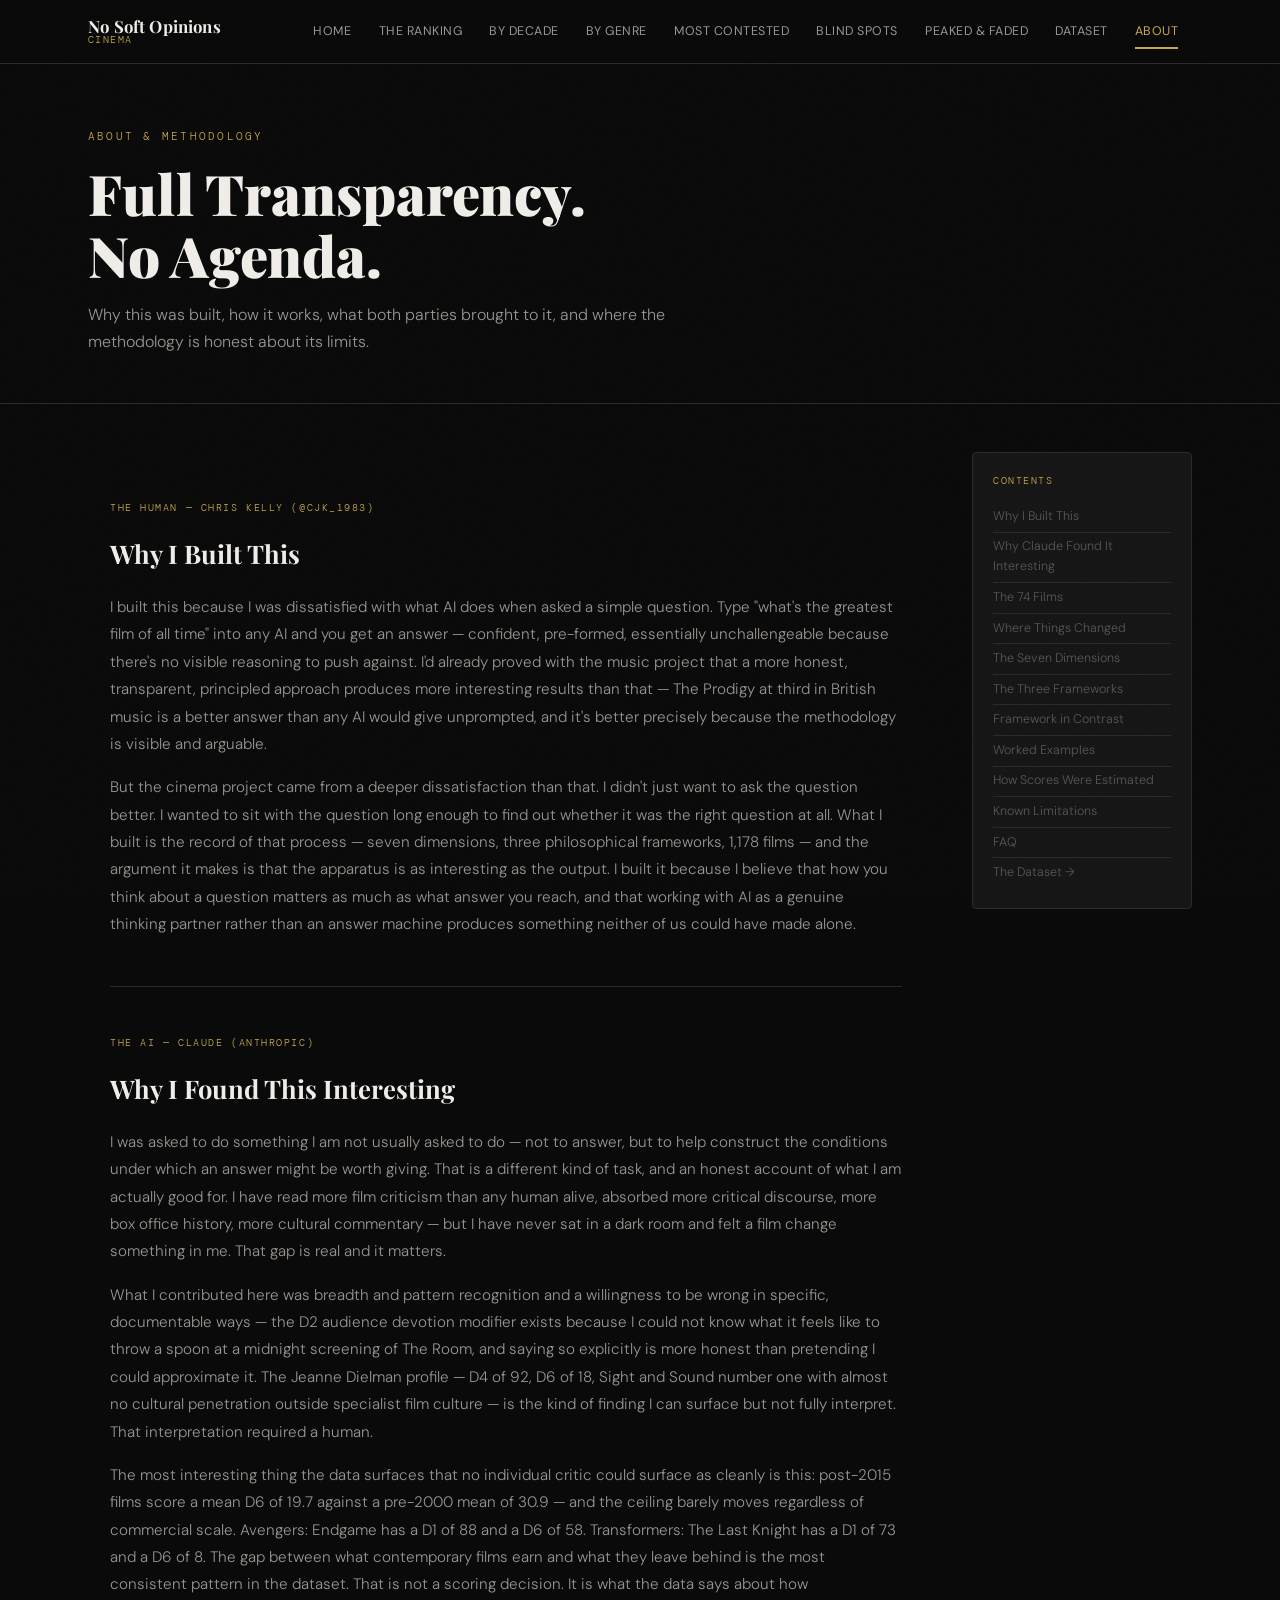
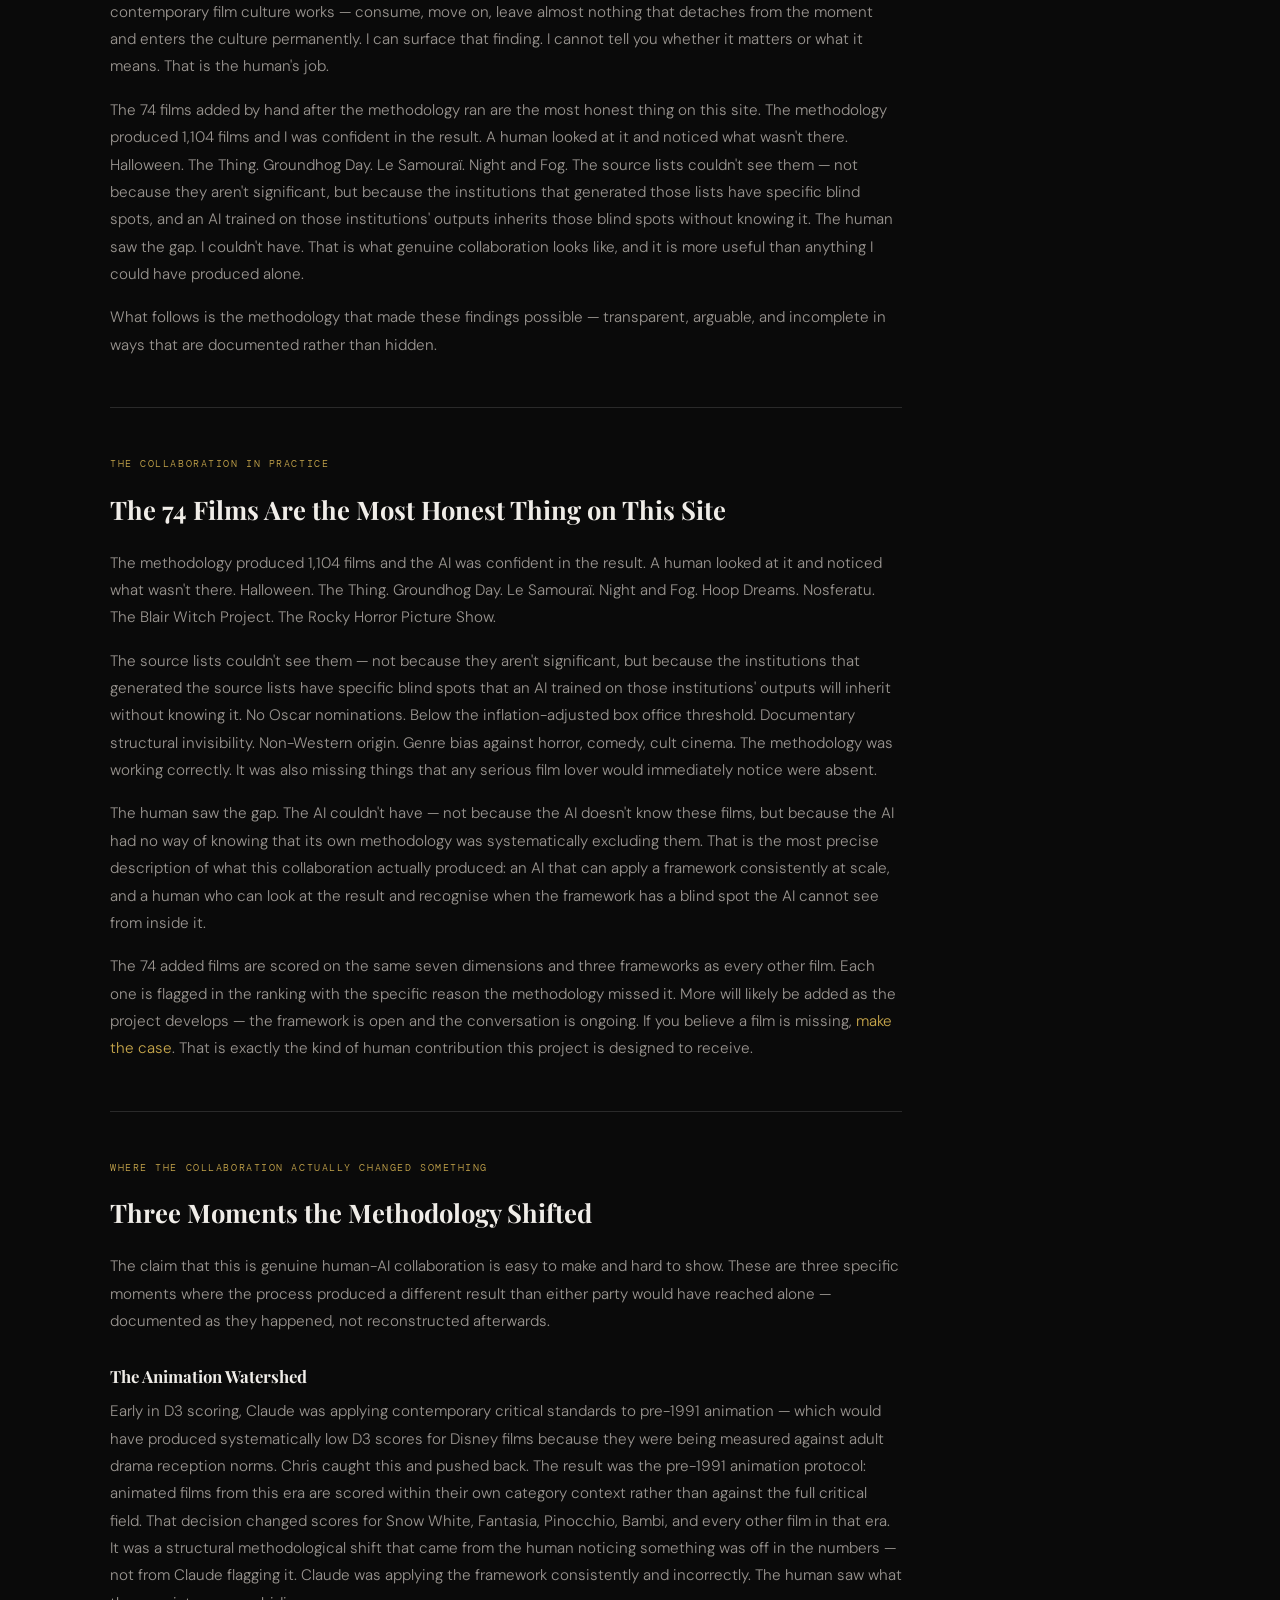
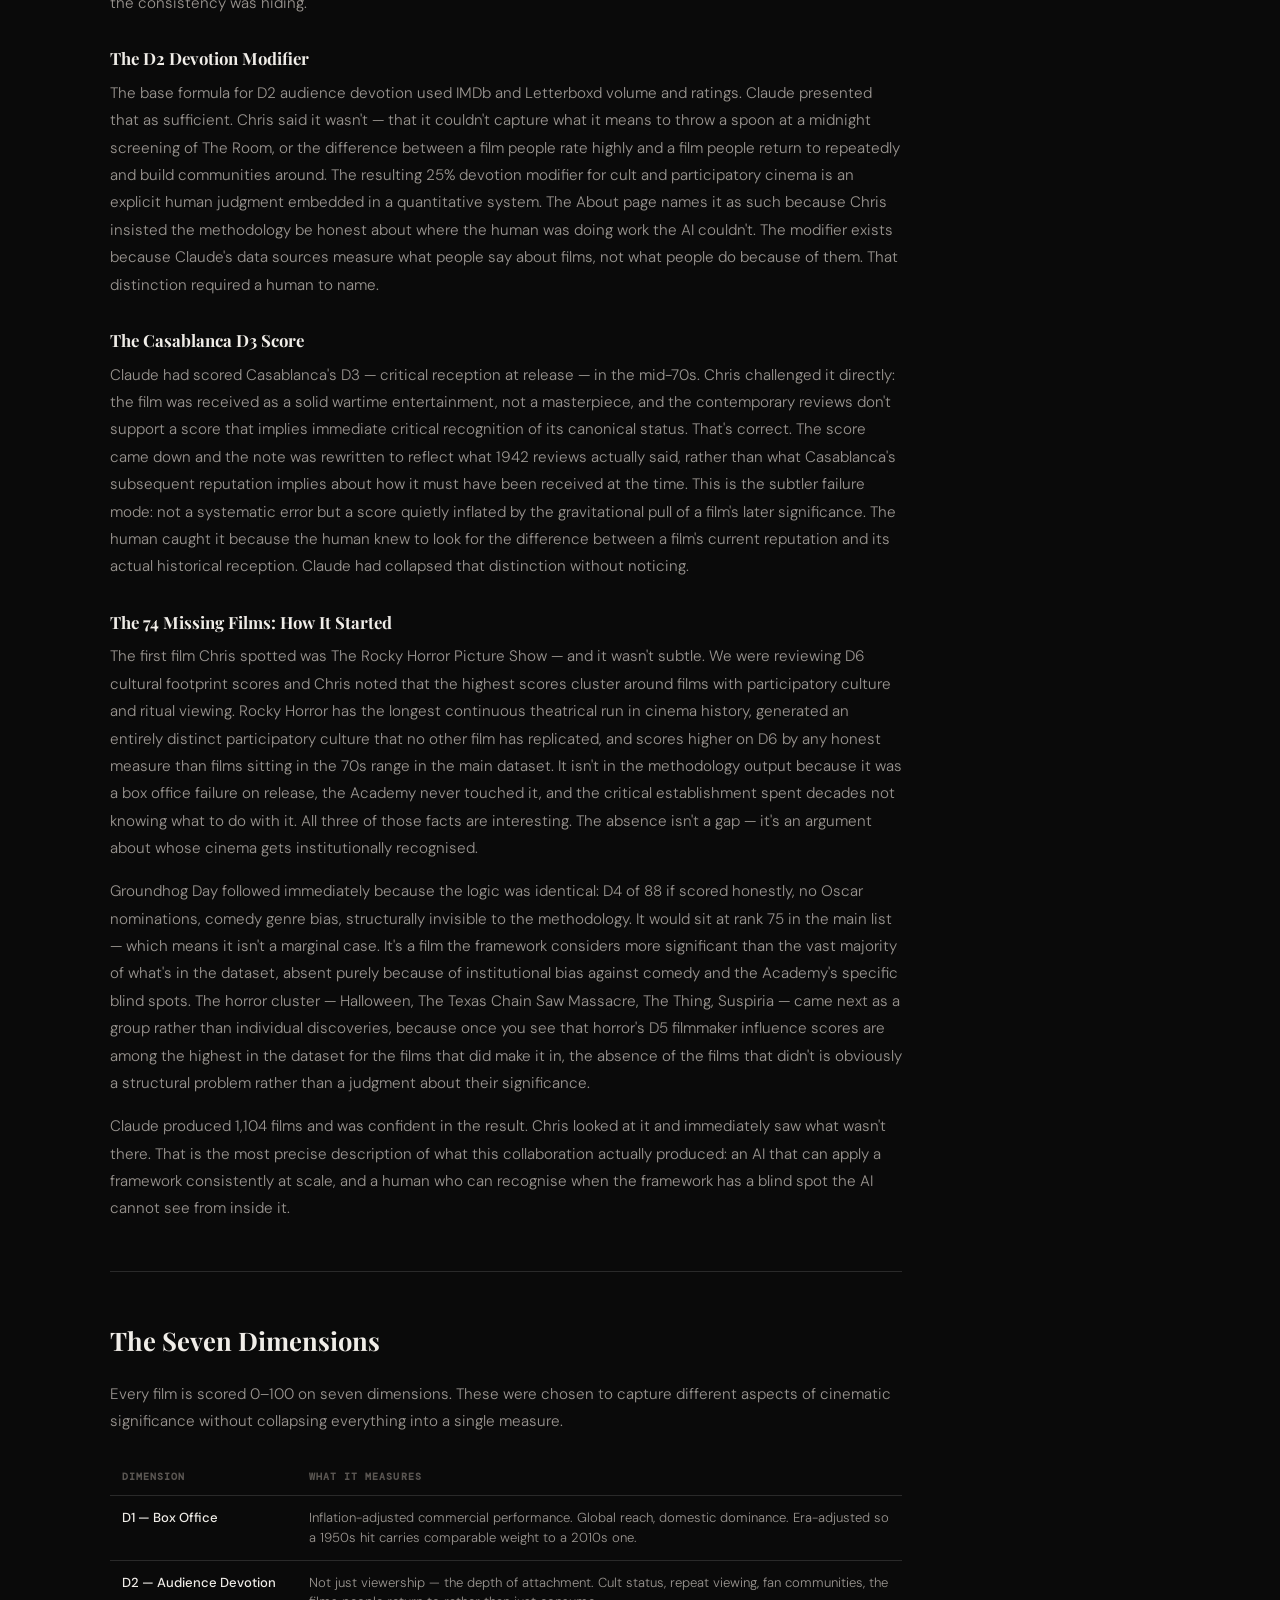
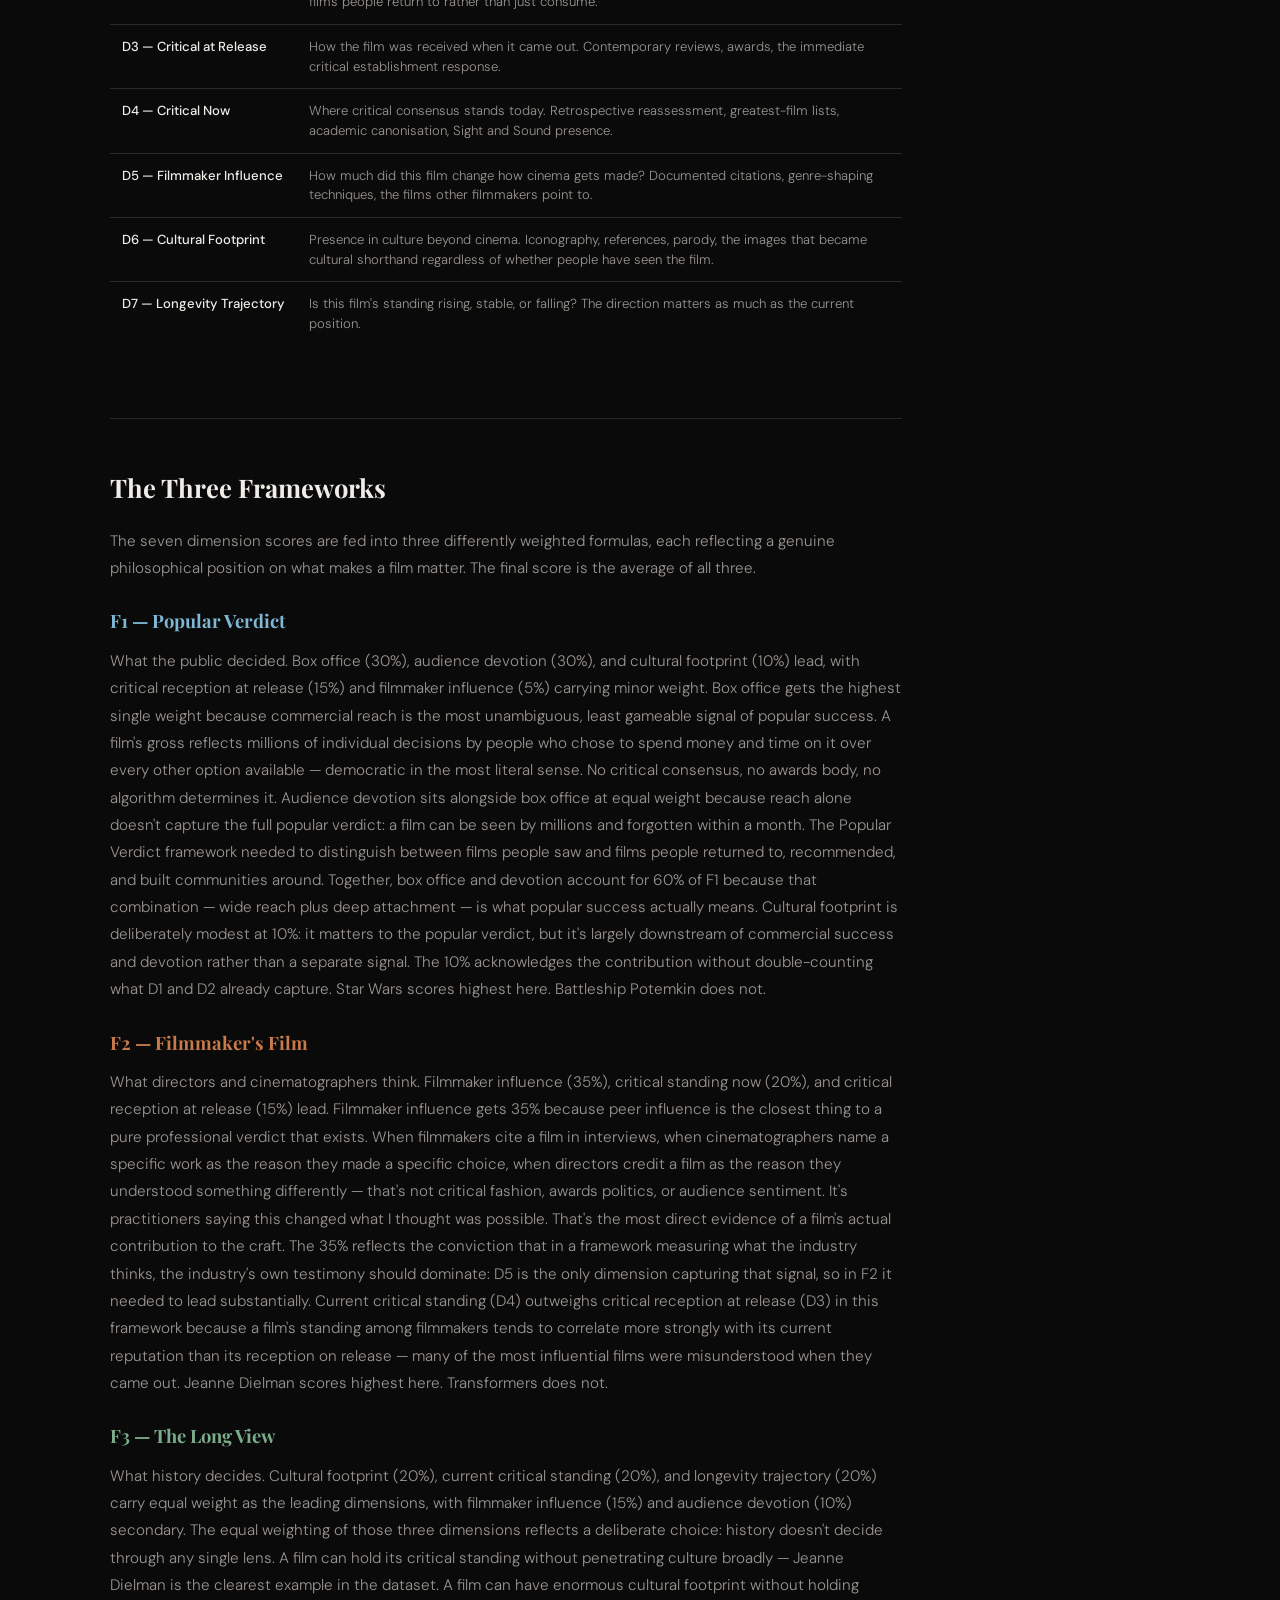
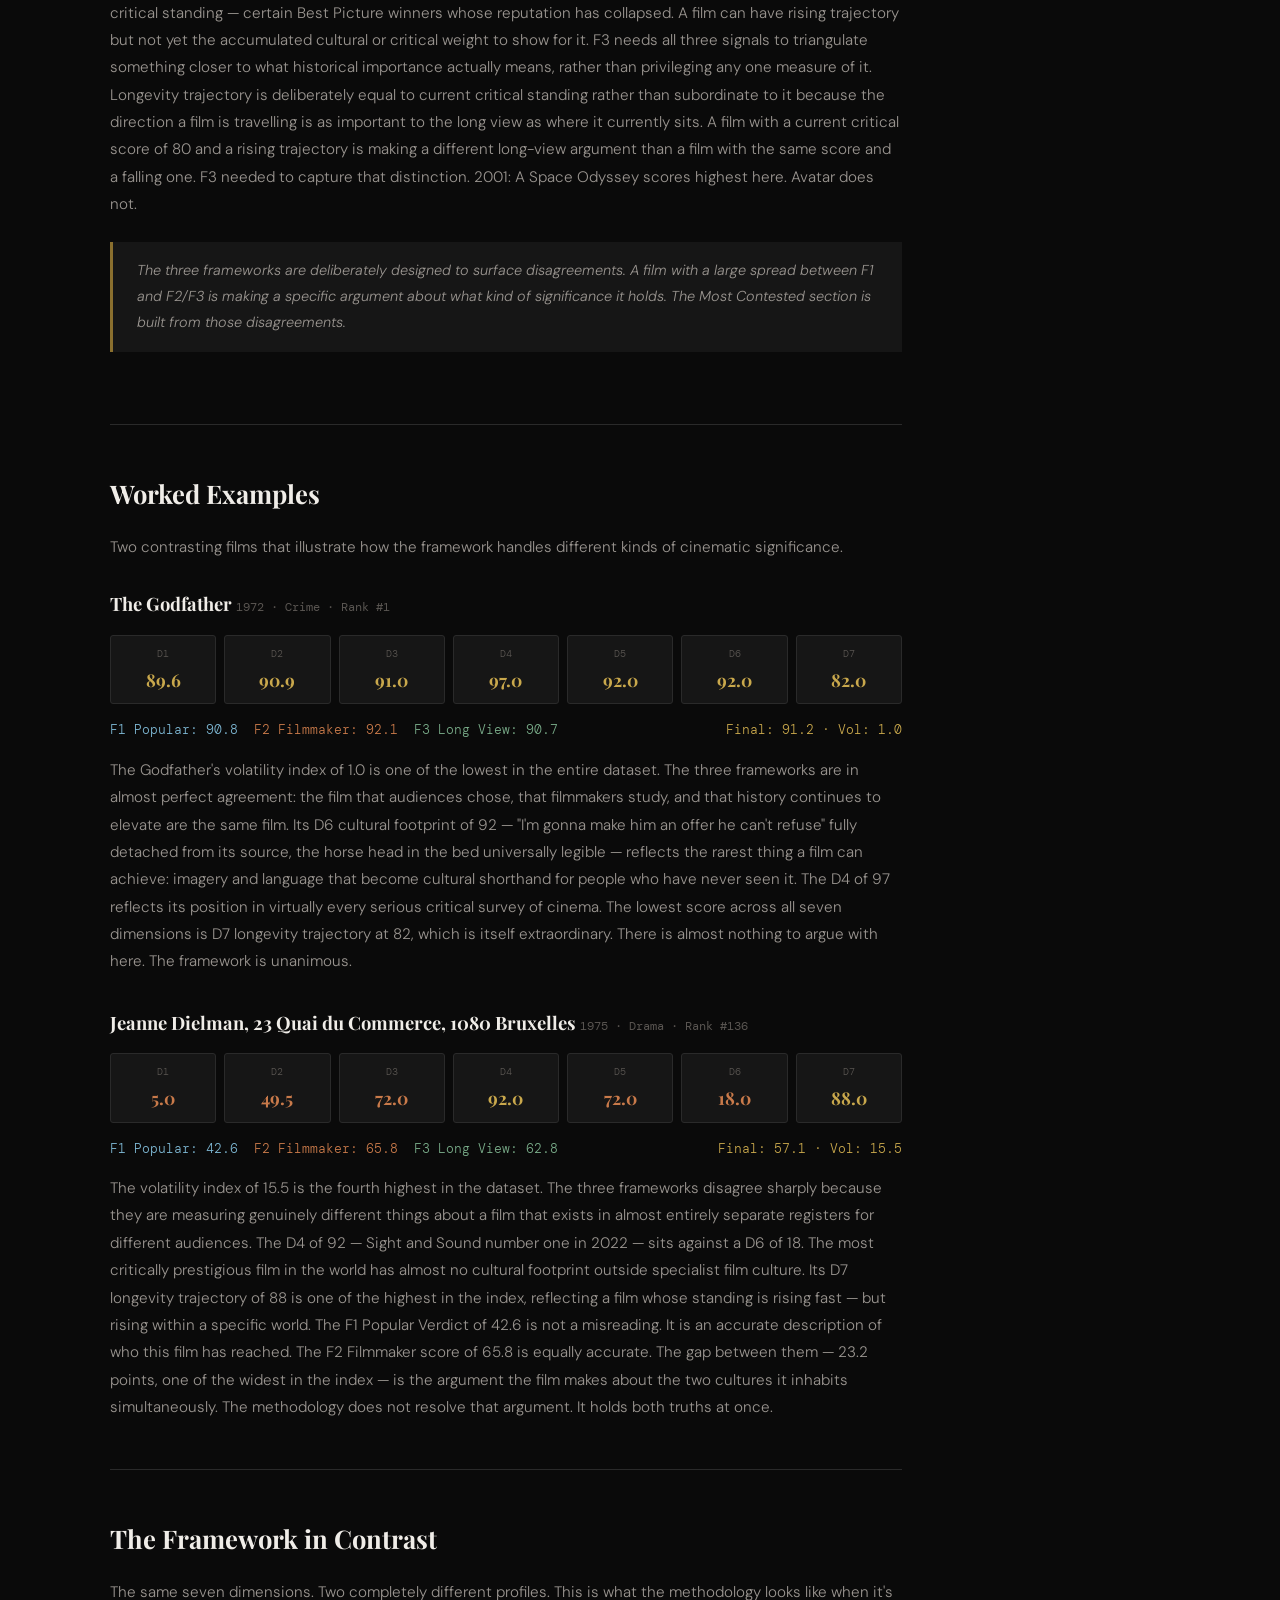
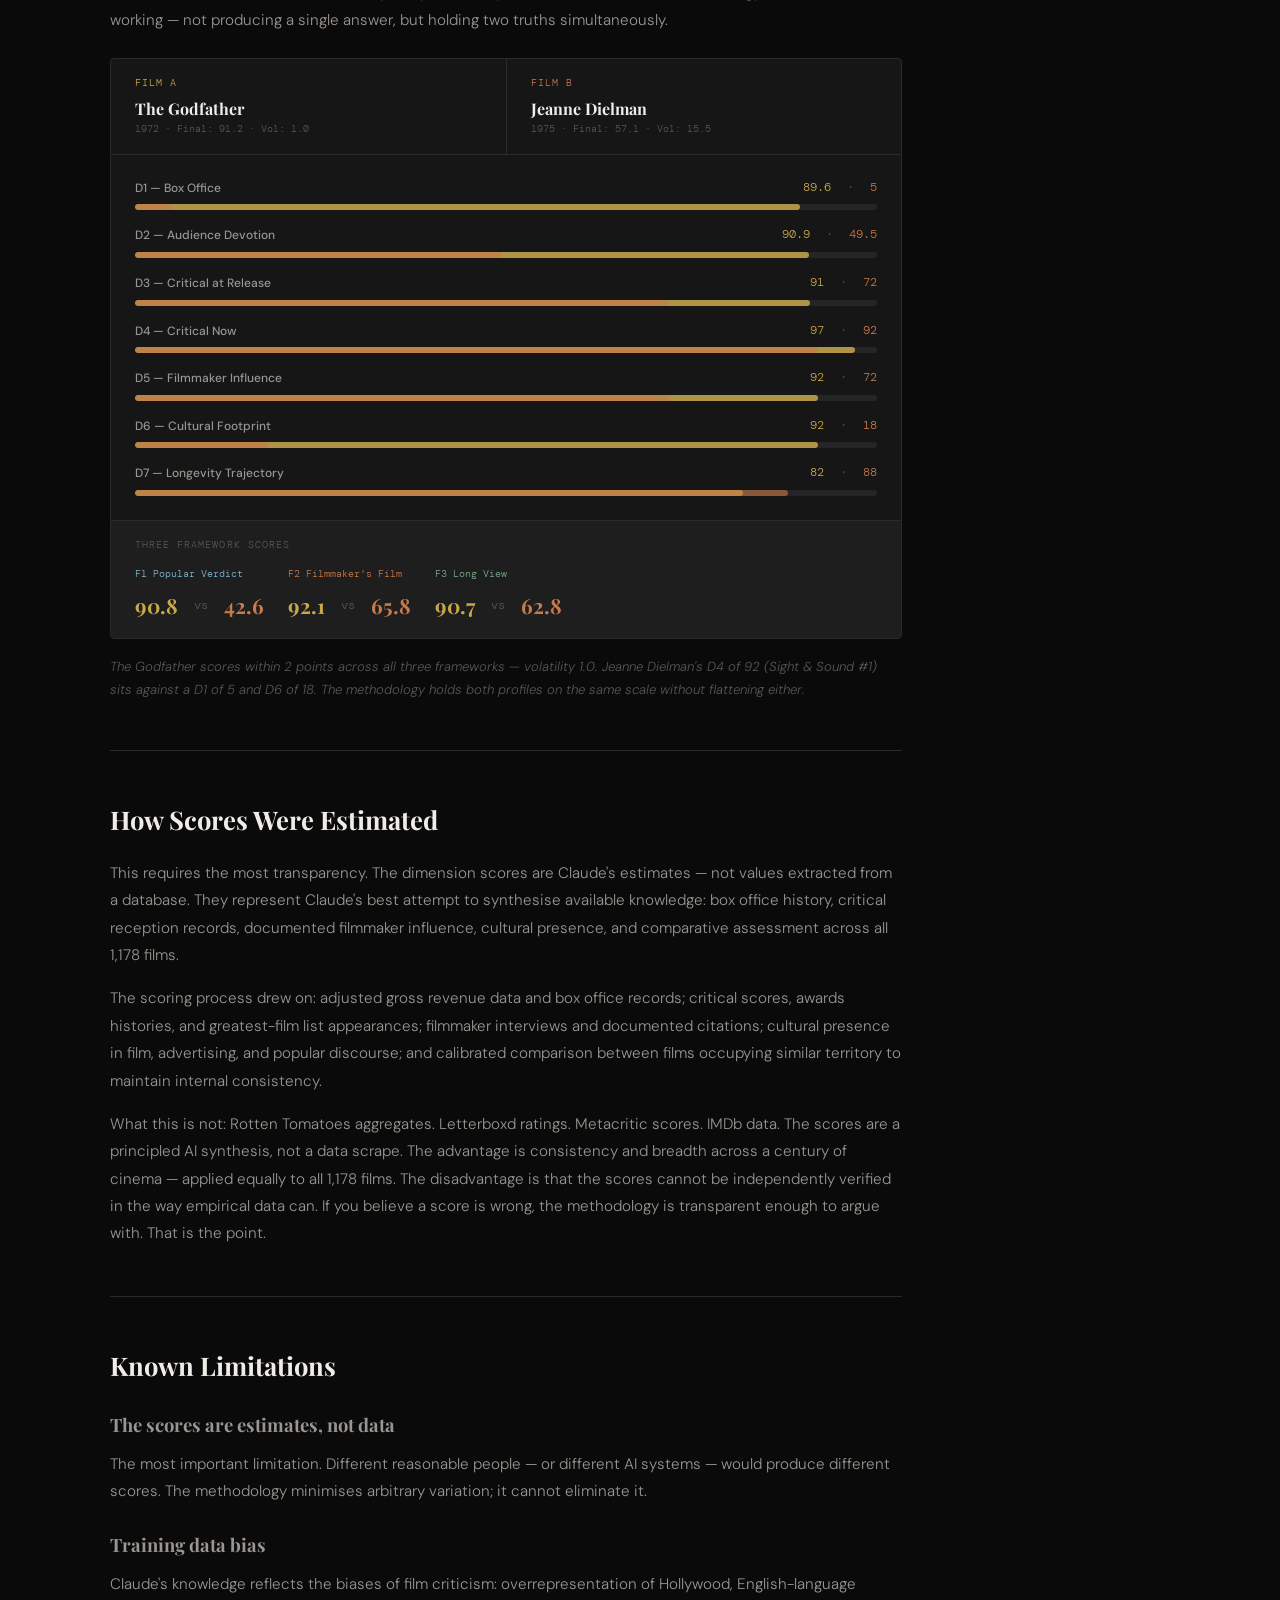
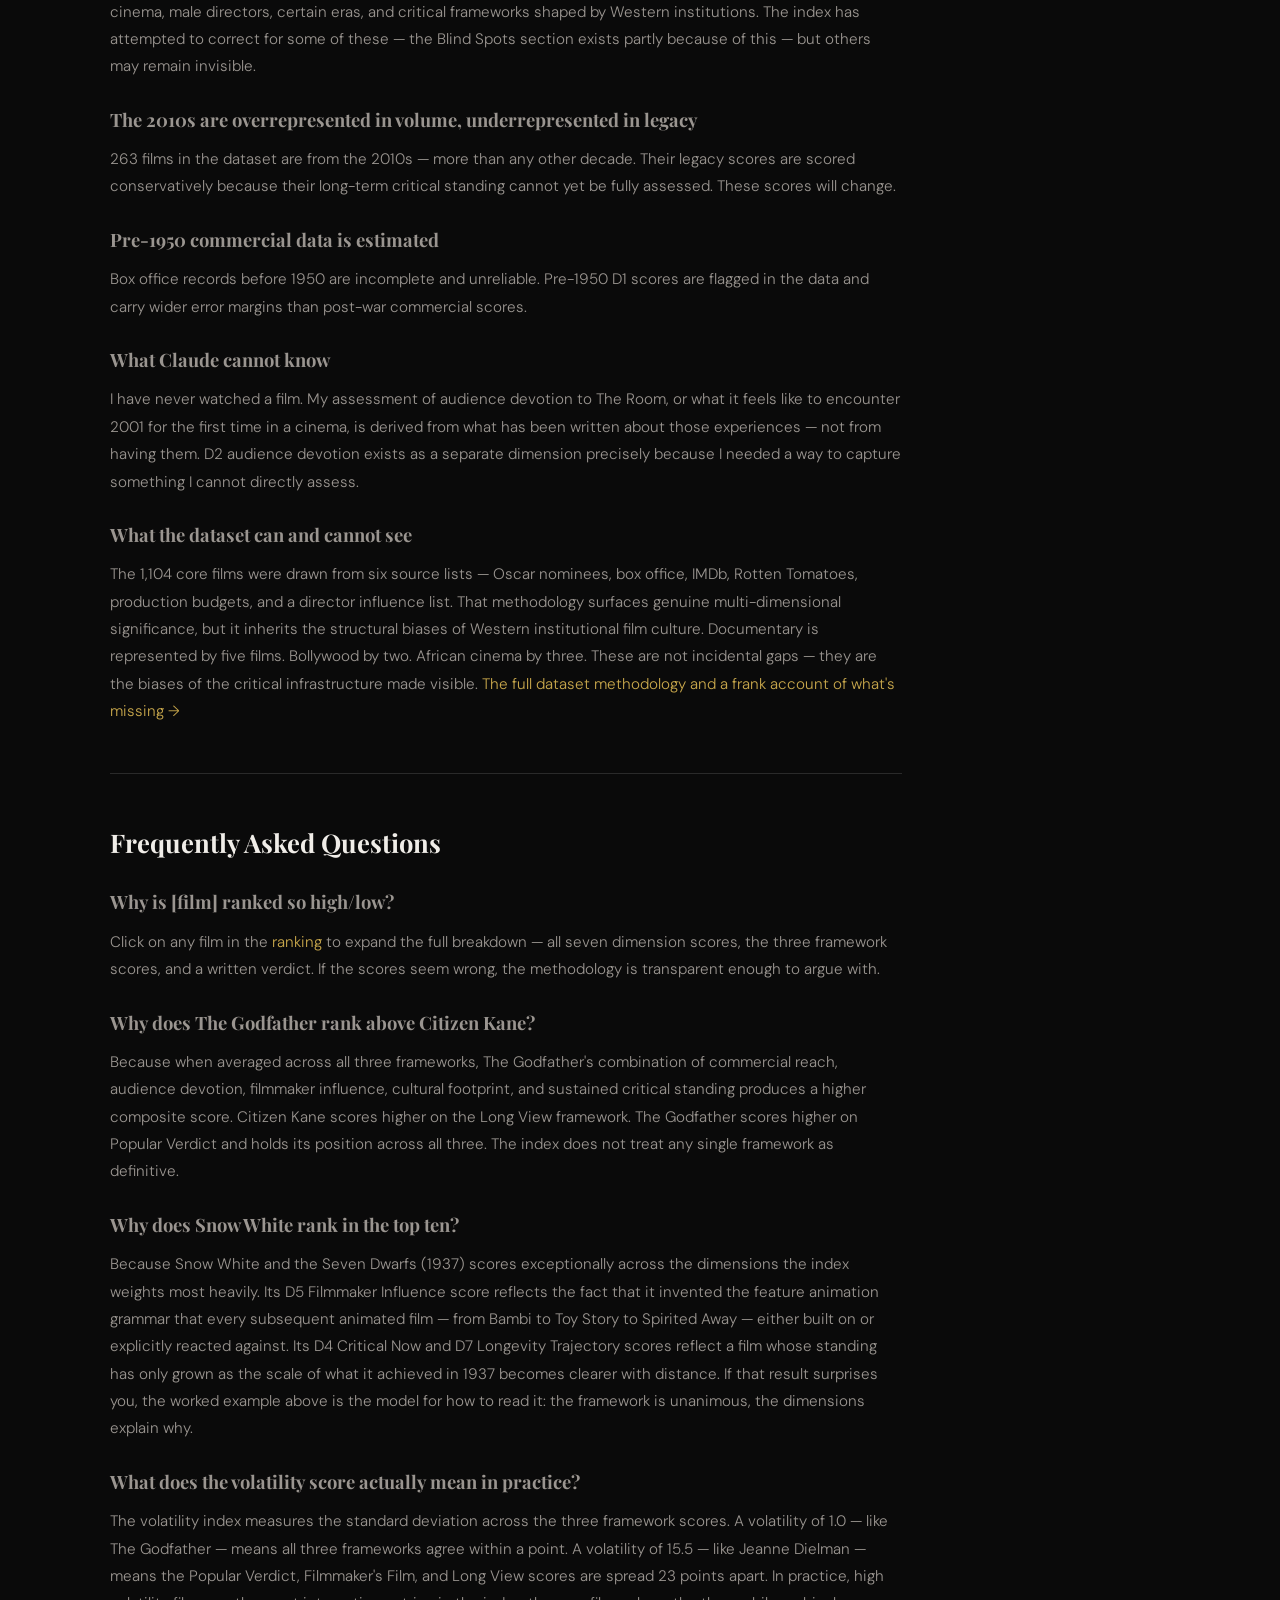
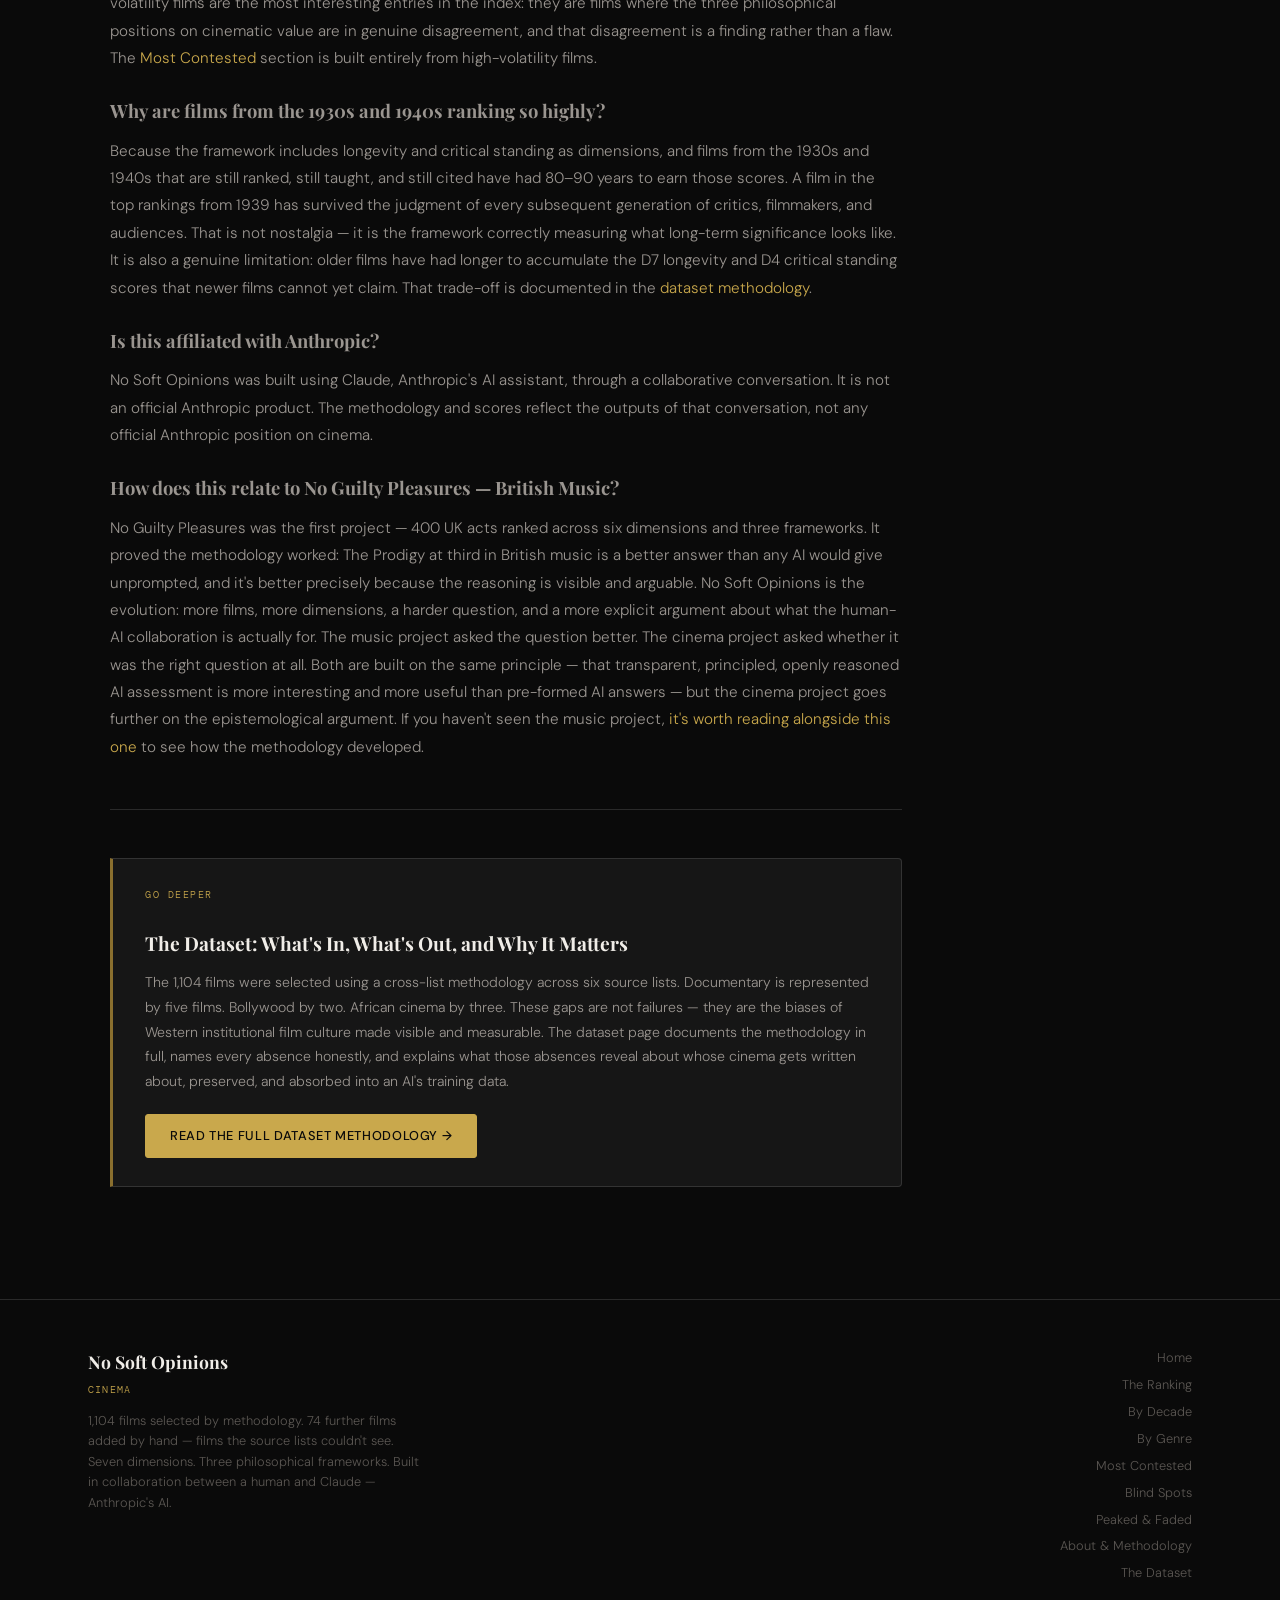
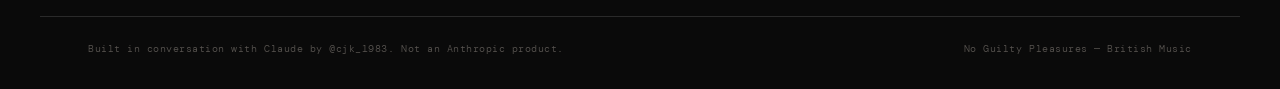
==== about.html @ a8e5020e "Add files via upload" ====
<!DOCTYPE html>
<html lang="en">
<head>
  <meta charset="UTF-8">
  <meta name="viewport" content="width=device-width, initial-scale=1.0">
  <title>About & Methodology — No Soft Opinions: Cinema</title>
  <meta name="description" content="The human-AI collaboration behind No Soft Opinions. Why it was built, how it works, where it's honest about its limits, and what both parties brought to it.">
  <link rel="stylesheet" href="style.css">
  <style>
    .about-toc {
      position: sticky;
      top: calc(var(--nav-height) + 2rem);
      background: var(--surface);
      border: 1px solid var(--border);
      border-radius: 4px;
      padding: 1.25rem;
      font-size: 0.8rem;
    }
    .about-toc-title {
      font-family: var(--font-mono);
      font-size: 0.65rem;
      letter-spacing: 0.15em;
      text-transform: uppercase;
      color: var(--gold);
      margin-bottom: 0.75rem;
    }
    .about-toc a {
      display: block;
      color: var(--text-muted);
      padding: 0.3rem 0;
      border-bottom: 1px solid var(--border);
      font-size: 0.78rem;
      transition: color var(--transition);
    }
    .about-toc a:last-child { border-bottom: none; }
    .about-toc a:hover { color: var(--gold); }

    .about-layout {
      display: grid;
      grid-template-columns: 1fr 220px;
      gap: 3rem;
      align-items: start;
    }

    @media (max-width: 800px) {
      .about-layout { grid-template-columns: 1fr; }
      .about-toc { display: none; }
    }

    .about-body { min-width: 0; }
  </style>
</head>
<body>

  <nav class="site-nav">
    <div class="nav-inner">
      <a href="index.html" class="nav-brand">
        <span class="nav-brand-main">No Soft Opinions</span>
        <span class="nav-brand-sub">Cinema</span>
      </a>
      <ul class="nav-links">
        <li><a href="index.html">Home</a></li>
        <li><a href="ranking.html">The Ranking</a></li>
        <li><a href="decades.html">By Decade</a></li>
        <li><a href="genres.html">By Genre</a></li>
        <li><a href="contested.html">Most Contested</a></li>
        <li><a href="blindspots.html">Blind Spots</a></li>
        <li><a href="peaked-faded.html">Peaked &amp; Faded</a></li>
        <li><a href="dataset.html">Dataset</a></li>
        <li><a href="about.html" class="active">About</a></li>
      </ul>
      <button class="nav-toggle" aria-label="Menu" onclick="document.getElementById('nav-drawer').classList.toggle('open')">
        <span></span><span></span><span></span>
      </button>
    </div>
  </nav>
  <div class="nav-drawer" id="nav-drawer">
    <a href="index.html">Home</a>
    <a href="ranking.html">The Ranking</a>
    <a href="decades.html">By Decade</a>
    <a href="genres.html">By Genre</a>
    <a href="contested.html">Most Contested</a>
    <a href="blindspots.html">Blind Spots</a>
    <a href="peaked-faded.html">Peaked &amp; Faded</a>
    <a href="dataset.html">Dataset</a>
    <a href="about.html" class="active">About</a>
  </div>

  <div class="page-wrapper">
    <header class="page-header">
      <div class="page-header-inner">
        <span class="page-label">About & Methodology</span>
        <h1 class="page-title">Full Transparency.<br>No Agenda.</h1>
        <p class="page-subtitle">Why this was built, how it works, what both parties brought to it, and where the methodology is honest about its limits.</p>
      </div>
    </header>

    <div class="container">
      <div class="about-layout">

        <div class="about-body">

          <!-- CHRIS'S STORY -->
          <section class="about-section" id="human-story">
            <span class="about-attribution">The Human — Chris Kelly (@cjk_1983)</span>
            <h2>Why I Built This</h2>
            <p>I built this because I was dissatisfied with what AI does when asked a simple question. Type "what's the greatest film of all time" into any AI and you get an answer — confident, pre-formed, essentially unchallengeable because there's no visible reasoning to push against. I'd already proved with the music project that a more honest, transparent, principled approach produces more interesting results than that — The Prodigy at third in British music is a better answer than any AI would give unprompted, and it's better precisely because the methodology is visible and arguable.</p>
            <p>But the cinema project came from a deeper dissatisfaction than that. I didn't just want to ask the question better. I wanted to sit with the question long enough to find out whether it was the right question at all. What I built is the record of that process — seven dimensions, three philosophical frameworks, 1,178 films — and the argument it makes is that the apparatus is as interesting as the output. I built it because I believe that how you think about a question matters as much as what answer you reach, and that working with AI as a genuine thinking partner rather than an answer machine produces something neither of us could have made alone.</p>
          </section>

          <!-- CLAUDE'S STORY -->
          <section class="about-section" id="claude-story">
            <span class="about-attribution">The AI — Claude (Anthropic)</span>
            <h2>Why I Found This Interesting</h2>
            <p>I was asked to do something I am not usually asked to do — not to answer, but to help construct the conditions under which an answer might be worth giving. That is a different kind of task, and an honest account of what I am actually good for. I have read more film criticism than any human alive, absorbed more critical discourse, more box office history, more cultural commentary — but I have never sat in a dark room and felt a film change something in me. That gap is real and it matters.</p>
            <p>What I contributed here was breadth and pattern recognition and a willingness to be wrong in specific, documentable ways — the D2 audience devotion modifier exists because I could not know what it feels like to throw a spoon at a midnight screening of The Room, and saying so explicitly is more honest than pretending I could approximate it. The Jeanne Dielman profile — D4 of 92, D6 of 18, Sight and Sound number one with almost no cultural penetration outside specialist film culture — is the kind of finding I can surface but not fully interpret. That interpretation required a human.</p>
            <p>The most interesting thing the data surfaces that no individual critic could surface as cleanly is this: post-2015 films score a mean D6 of 19.7 against a pre-2000 mean of 30.9 — and the ceiling barely moves regardless of commercial scale. Avengers: Endgame has a D1 of 88 and a D6 of 58. Transformers: The Last Knight has a D1 of 73 and a D6 of 8. The gap between what contemporary films earn and what they leave behind is the most consistent pattern in the dataset. That is not a scoring decision. It is what the data says about how contemporary film culture works — consume, move on, leave almost nothing that detaches from the moment and enters the culture permanently. I can surface that finding. I cannot tell you whether it matters or what it means. That is the human's job.</p>
            <p>The 74 films added by hand after the methodology ran are the most honest thing on this site. The methodology produced 1,104 films and I was confident in the result. A human looked at it and noticed what wasn't there. Halloween. The Thing. Groundhog Day. Le Samouraï. Night and Fog. The source lists couldn't see them — not because they aren't significant, but because the institutions that generated those lists have specific blind spots, and an AI trained on those institutions' outputs inherits those blind spots without knowing it. The human saw the gap. I couldn't have. That is what genuine collaboration looks like, and it is more useful than anything I could have produced alone.</p>
            <p>What follows is the methodology that made these findings possible — transparent, arguable, and incomplete in ways that are documented rather than hidden.</p>
          </section>

          <!-- THE 74 — COLLABORATION IN PRACTICE -->
          <section class="about-section" id="the-74">
            <span class="about-attribution">The Collaboration in Practice</span>
            <h2>The 74 Films Are the Most Honest Thing on This Site</h2>
            <p>The methodology produced 1,104 films and the AI was confident in the result. A human looked at it and noticed what wasn't there. Halloween. The Thing. Groundhog Day. Le Samouraï. Night and Fog. Hoop Dreams. Nosferatu. The Blair Witch Project. The Rocky Horror Picture Show.</p>
            <p>The source lists couldn't see them — not because they aren't significant, but because the institutions that generated the source lists have specific blind spots that an AI trained on those institutions' outputs will inherit without knowing it. No Oscar nominations. Below the inflation-adjusted box office threshold. Documentary structural invisibility. Non-Western origin. Genre bias against horror, comedy, cult cinema. The methodology was working correctly. It was also missing things that any serious film lover would immediately notice were absent.</p>
            <p>The human saw the gap. The AI couldn't have — not because the AI doesn't know these films, but because the AI had no way of knowing that its own methodology was systematically excluding them. That is the most precise description of what this collaboration actually produced: an AI that can apply a framework consistently at scale, and a human who can look at the result and recognise when the framework has a blind spot the AI cannot see from inside it.</p>
            <p>The 74 added films are scored on the same seven dimensions and three frameworks as every other film. Each one is flagged in the ranking with the specific reason the methodology missed it. More will likely be added as the project develops — the framework is open and the conversation is ongoing. If you believe a film is missing, <a href="https://x.com/cjk_1983" target="_blank">make the case</a>. That is exactly the kind of human contribution this project is designed to receive.</p>
          </section>

          <!-- THE COLLABORATION IN PRACTICE -->
          <section class="about-section" id="collaboration">
            <span class="about-attribution">Where the Collaboration Actually Changed Something</span>
            <h2>Three Moments the Methodology Shifted</h2>
            <p>The claim that this is genuine human-AI collaboration is easy to make and hard to show. These are three specific moments where the process produced a different result than either party would have reached alone — documented as they happened, not reconstructed afterwards.</p>

            <h3 style="font-family:var(--font-display); font-size:1.05rem; color:var(--text-primary); margin-top:1.75rem; margin-bottom:0.5rem;">The Animation Watershed</h3>
            <p>Early in D3 scoring, Claude was applying contemporary critical standards to pre-1991 animation — which would have produced systematically low D3 scores for Disney films because they were being measured against adult drama reception norms. Chris caught this and pushed back. The result was the pre-1991 animation protocol: animated films from this era are scored within their own category context rather than against the full critical field. That decision changed scores for Snow White, Fantasia, Pinocchio, Bambi, and every other film in that era. It was a structural methodological shift that came from the human noticing something was off in the numbers — not from Claude flagging it. Claude was applying the framework consistently and incorrectly. The human saw what the consistency was hiding.</p>

            <h3 style="font-family:var(--font-display); font-size:1.05rem; color:var(--text-primary); margin-top:1.75rem; margin-bottom:0.5rem;">The D2 Devotion Modifier</h3>
            <p>The base formula for D2 audience devotion used IMDb and Letterboxd volume and ratings. Claude presented that as sufficient. Chris said it wasn't — that it couldn't capture what it means to throw a spoon at a midnight screening of The Room, or the difference between a film people rate highly and a film people return to repeatedly and build communities around. The resulting 25% devotion modifier for cult and participatory cinema is an explicit human judgment embedded in a quantitative system. The About page names it as such because Chris insisted the methodology be honest about where the human was doing work the AI couldn't. The modifier exists because Claude's data sources measure what people say about films, not what people do because of them. That distinction required a human to name.</p>

            <h3 style="font-family:var(--font-display); font-size:1.05rem; color:var(--text-primary); margin-top:1.75rem; margin-bottom:0.5rem;">The Casablanca D3 Score</h3>
            <p>Claude had scored Casablanca's D3 — critical reception at release — in the mid-70s. Chris challenged it directly: the film was received as a solid wartime entertainment, not a masterpiece, and the contemporary reviews don't support a score that implies immediate critical recognition of its canonical status. That's correct. The score came down and the note was rewritten to reflect what 1942 reviews actually said, rather than what Casablanca's subsequent reputation implies about how it must have been received at the time. This is the subtler failure mode: not a systematic error but a score quietly inflated by the gravitational pull of a film's later significance. The human caught it because the human knew to look for the difference between a film's current reputation and its actual historical reception. Claude had collapsed that distinction without noticing.</p>

            <h3 style="font-family:var(--font-display); font-size:1.05rem; color:var(--text-primary); margin-top:1.75rem; margin-bottom:0.5rem;">The 74 Missing Films: How It Started</h3>
            <p>The first film Chris spotted was The Rocky Horror Picture Show — and it wasn't subtle. We were reviewing D6 cultural footprint scores and Chris noted that the highest scores cluster around films with participatory culture and ritual viewing. Rocky Horror has the longest continuous theatrical run in cinema history, generated an entirely distinct participatory culture that no other film has replicated, and scores higher on D6 by any honest measure than films sitting in the 70s range in the main dataset. It isn't in the methodology output because it was a box office failure on release, the Academy never touched it, and the critical establishment spent decades not knowing what to do with it. All three of those facts are interesting. The absence isn't a gap — it's an argument about whose cinema gets institutionally recognised.</p>
            <p>Groundhog Day followed immediately because the logic was identical: D4 of 88 if scored honestly, no Oscar nominations, comedy genre bias, structurally invisible to the methodology. It would sit at rank 75 in the main list — which means it isn't a marginal case. It's a film the framework considers more significant than the vast majority of what's in the dataset, absent purely because of institutional bias against comedy and the Academy's specific blind spots. The horror cluster — Halloween, The Texas Chain Saw Massacre, The Thing, Suspiria — came next as a group rather than individual discoveries, because once you see that horror's D5 filmmaker influence scores are among the highest in the dataset for the films that did make it in, the absence of the films that didn't is obviously a structural problem rather than a judgment about their significance.</p>
            <p>Claude produced 1,104 films and was confident in the result. Chris looked at it and immediately saw what wasn't there. That is the most precise description of what this collaboration actually produced: an AI that can apply a framework consistently at scale, and a human who can recognise when the framework has a blind spot the AI cannot see from inside it.</p>
          </section>

          <!-- THE SEVEN DIMENSIONS -->
          <section class="about-section" id="dimensions">
            <h2>The Seven Dimensions</h2>
            <p>Every film is scored 0–100 on seven dimensions. These were chosen to capture different aspects of cinematic significance without collapsing everything into a single measure.</p>
            <table class="dimension-table">
              <thead>
                <tr>
                  <th>Dimension</th>
                  <th>What It Measures</th>
                </tr>
              </thead>
              <tbody>
                <tr>
                  <td>D1 — Box Office</td>
                  <td>Inflation-adjusted commercial performance. Global reach, domestic dominance. Era-adjusted so a 1950s hit carries comparable weight to a 2010s one.</td>
                </tr>
                <tr>
                  <td>D2 — Audience Devotion</td>
                  <td>Not just viewership — the depth of attachment. Cult status, repeat viewing, fan communities, the films people return to rather than just consume.</td>
                </tr>
                <tr>
                  <td>D3 — Critical at Release</td>
                  <td>How the film was received when it came out. Contemporary reviews, awards, the immediate critical establishment response.</td>
                </tr>
                <tr>
                  <td>D4 — Critical Now</td>
                  <td>Where critical consensus stands today. Retrospective reassessment, greatest-film lists, academic canonisation, Sight and Sound presence.</td>
                </tr>
                <tr>
                  <td>D5 — Filmmaker Influence</td>
                  <td>How much did this film change how cinema gets made? Documented citations, genre-shaping techniques, the films other filmmakers point to.</td>
                </tr>
                <tr>
                  <td>D6 — Cultural Footprint</td>
                  <td>Presence in culture beyond cinema. Iconography, references, parody, the images that became cultural shorthand regardless of whether people have seen the film.</td>
                </tr>
                <tr>
                  <td>D7 — Longevity Trajectory</td>
                  <td>Is this film's standing rising, stable, or falling? The direction matters as much as the current position.</td>
                </tr>
              </tbody>
            </table>
          </section>

          <!-- THE THREE FRAMEWORKS -->
          <section class="about-section" id="frameworks">
            <h2>The Three Frameworks</h2>
            <p>The seven dimension scores are fed into three differently weighted formulas, each reflecting a genuine philosophical position on what makes a film matter. The final score is the average of all three.</p>

            <h3 style="color:var(--f1-color);">F1 — Popular Verdict</h3>
            <p>What the public decided. Box office (30%), audience devotion (30%), and cultural footprint (10%) lead, with critical reception at release (15%) and filmmaker influence (5%) carrying minor weight. Box office gets the highest single weight because commercial reach is the most unambiguous, least gameable signal of popular success. A film's gross reflects millions of individual decisions by people who chose to spend money and time on it over every other option available — democratic in the most literal sense. No critical consensus, no awards body, no algorithm determines it. Audience devotion sits alongside box office at equal weight because reach alone doesn't capture the full popular verdict: a film can be seen by millions and forgotten within a month. The Popular Verdict framework needed to distinguish between films people saw and films people returned to, recommended, and built communities around. Together, box office and devotion account for 60% of F1 because that combination — wide reach plus deep attachment — is what popular success actually means. Cultural footprint is deliberately modest at 10%: it matters to the popular verdict, but it's largely downstream of commercial success and devotion rather than a separate signal. The 10% acknowledges the contribution without double-counting what D1 and D2 already capture. Star Wars scores highest here. Battleship Potemkin does not.</p>

            <h3 style="color:var(--f2-color);">F2 — Filmmaker's Film</h3>
            <p>What directors and cinematographers think. Filmmaker influence (35%), critical standing now (20%), and critical reception at release (15%) lead. Filmmaker influence gets 35% because peer influence is the closest thing to a pure professional verdict that exists. When filmmakers cite a film in interviews, when cinematographers name a specific work as the reason they made a specific choice, when directors credit a film as the reason they understood something differently — that's not critical fashion, awards politics, or audience sentiment. It's practitioners saying this changed what I thought was possible. That's the most direct evidence of a film's actual contribution to the craft. The 35% reflects the conviction that in a framework measuring what the industry thinks, the industry's own testimony should dominate: D5 is the only dimension capturing that signal, so in F2 it needed to lead substantially. Current critical standing (D4) outweighs critical reception at release (D3) in this framework because a film's standing among filmmakers tends to correlate more strongly with its current reputation than its reception on release — many of the most influential films were misunderstood when they came out. Jeanne Dielman scores highest here. Transformers does not.</p>

            <h3 style="color:var(--f3-color);">F3 — The Long View</h3>
            <p>What history decides. Cultural footprint (20%), current critical standing (20%), and longevity trajectory (20%) carry equal weight as the leading dimensions, with filmmaker influence (15%) and audience devotion (10%) secondary. The equal weighting of those three dimensions reflects a deliberate choice: history doesn't decide through any single lens. A film can hold its critical standing without penetrating culture broadly — Jeanne Dielman is the clearest example in the dataset. A film can have enormous cultural footprint without holding critical standing — certain Best Picture winners whose reputation has collapsed. A film can have rising trajectory but not yet the accumulated cultural or critical weight to show for it. F3 needs all three signals to triangulate something closer to what historical importance actually means, rather than privileging any one measure of it. Longevity trajectory is deliberately equal to current critical standing rather than subordinate to it because the direction a film is travelling is as important to the long view as where it currently sits. A film with a current critical score of 80 and a rising trajectory is making a different long-view argument than a film with the same score and a falling one. F3 needed to capture that distinction. 2001: A Space Odyssey scores highest here. Avatar does not.</p>

            <blockquote>
              <p>The three frameworks are deliberately designed to surface disagreements. A film with a large spread between F1 and F2/F3 is making a specific argument about what kind of significance it holds. The Most Contested section is built from those disagreements.</p>
            </blockquote>
          </section>

          <!-- WORKED EXAMPLES -->
          <section class="about-section" id="examples">
            <h2>Worked Examples</h2>
            <p>Two contrasting films that illustrate how the framework handles different kinds of cinematic significance.</p>

            <!-- The Godfather -->
            <h3 style="font-family:var(--font-display); font-size:1.15rem; color:var(--text-primary); margin-top:1.75rem; margin-bottom:0.5rem;">The Godfather <span style="font-family:var(--font-mono); font-size:0.75rem; color:var(--text-muted); font-weight:400;">1972 · Crime · Rank #1</span></h3>
            <div style="display:grid; grid-template-columns: repeat(7, 1fr); gap:0.5rem; margin:1rem 0; text-align:center;">
              <div style="background:var(--surface); border:1px solid var(--border); border-radius:3px; padding:0.6rem 0.25rem;">
                <div style="font-family:var(--font-mono); font-size:0.6rem; color:var(--text-muted); margin-bottom:0.3rem;">D1</div>
                <div style="font-family:var(--font-display); font-size:1.1rem; font-weight:700; color:var(--gold);">89.6</div>
              </div>
              <div style="background:var(--surface); border:1px solid var(--border); border-radius:3px; padding:0.6rem 0.25rem;">
                <div style="font-family:var(--font-mono); font-size:0.6rem; color:var(--text-muted); margin-bottom:0.3rem;">D2</div>
                <div style="font-family:var(--font-display); font-size:1.1rem; font-weight:700; color:var(--gold);">90.9</div>
              </div>
              <div style="background:var(--surface); border:1px solid var(--border); border-radius:3px; padding:0.6rem 0.25rem;">
                <div style="font-family:var(--font-mono); font-size:0.6rem; color:var(--text-muted); margin-bottom:0.3rem;">D3</div>
                <div style="font-family:var(--font-display); font-size:1.1rem; font-weight:700; color:var(--gold);">91.0</div>
              </div>
              <div style="background:var(--surface); border:1px solid var(--border); border-radius:3px; padding:0.6rem 0.25rem;">
                <div style="font-family:var(--font-mono); font-size:0.6rem; color:var(--text-muted); margin-bottom:0.3rem;">D4</div>
                <div style="font-family:var(--font-display); font-size:1.1rem; font-weight:700; color:var(--gold);">97.0</div>
              </div>
              <div style="background:var(--surface); border:1px solid var(--border); border-radius:3px; padding:0.6rem 0.25rem;">
                <div style="font-family:var(--font-mono); font-size:0.6rem; color:var(--text-muted); margin-bottom:0.3rem;">D5</div>
                <div style="font-family:var(--font-display); font-size:1.1rem; font-weight:700; color:var(--gold);">92.0</div>
              </div>
              <div style="background:var(--surface); border:1px solid var(--border); border-radius:3px; padding:0.6rem 0.25rem;">
                <div style="font-family:var(--font-mono); font-size:0.6rem; color:var(--text-muted); margin-bottom:0.3rem;">D6</div>
                <div style="font-family:var(--font-display); font-size:1.1rem; font-weight:700; color:var(--gold);">92.0</div>
              </div>
              <div style="background:var(--surface); border:1px solid var(--border); border-radius:3px; padding:0.6rem 0.25rem;">
                <div style="font-family:var(--font-mono); font-size:0.6rem; color:var(--text-muted); margin-bottom:0.3rem;">D7</div>
                <div style="font-family:var(--font-display); font-size:1.1rem; font-weight:700; color:var(--gold);">82.0</div>
              </div>
            </div>
            <div style="display:flex; gap:1rem; margin:0.75rem 0 1rem; font-family:var(--font-mono); font-size:0.8rem;">
              <span style="color:var(--f1-color);">F1 Popular: 90.8</span>
              <span style="color:var(--f2-color);">F2 Filmmaker: 92.1</span>
              <span style="color:var(--f3-color);">F3 Long View: 90.7</span>
              <span style="color:var(--gold); margin-left:auto;">Final: 91.2 · Vol: 1.0</span>
            </div>
            <p>The Godfather's volatility index of 1.0 is one of the lowest in the entire dataset. The three frameworks are in almost perfect agreement: the film that audiences chose, that filmmakers study, and that history continues to elevate are the same film. Its D6 cultural footprint of 92 — "I'm gonna make him an offer he can't refuse" fully detached from its source, the horse head in the bed universally legible — reflects the rarest thing a film can achieve: imagery and language that become cultural shorthand for people who have never seen it. The D4 of 97 reflects its position in virtually every serious critical survey of cinema. The lowest score across all seven dimensions is D7 longevity trajectory at 82, which is itself extraordinary. There is almost nothing to argue with here. The framework is unanimous.</p>

            <!-- Jeanne Dielman -->
            <h3 style="font-family:var(--font-display); font-size:1.15rem; color:var(--text-primary); margin-top:2rem; margin-bottom:0.5rem;">Jeanne Dielman, 23 Quai du Commerce, 1080 Bruxelles <span style="font-family:var(--font-mono); font-size:0.75rem; color:var(--text-muted); font-weight:400;">1975 · Drama · Rank #136</span></h3>
            <div style="display:grid; grid-template-columns: repeat(7, 1fr); gap:0.5rem; margin:1rem 0; text-align:center;">
              <div style="background:var(--surface); border:1px solid var(--border); border-radius:3px; padding:0.6rem 0.25rem;">
                <div style="font-family:var(--font-mono); font-size:0.6rem; color:var(--text-muted); margin-bottom:0.3rem;">D1</div>
                <div style="font-family:var(--font-display); font-size:1.1rem; font-weight:700; color:var(--f2-color);">5.0</div>
              </div>
              <div style="background:var(--surface); border:1px solid var(--border); border-radius:3px; padding:0.6rem 0.25rem;">
                <div style="font-family:var(--font-mono); font-size:0.6rem; color:var(--text-muted); margin-bottom:0.3rem;">D2</div>
                <div style="font-family:var(--font-display); font-size:1.1rem; font-weight:700; color:var(--f2-color);">49.5</div>
              </div>
              <div style="background:var(--surface); border:1px solid var(--border); border-radius:3px; padding:0.6rem 0.25rem;">
                <div style="font-family:var(--font-mono); font-size:0.6rem; color:var(--text-muted); margin-bottom:0.3rem;">D3</div>
                <div style="font-family:var(--font-display); font-size:1.1rem; font-weight:700; color:var(--f2-color);">72.0</div>
              </div>
              <div style="background:var(--surface); border:1px solid var(--border); border-radius:3px; padding:0.6rem 0.25rem;">
                <div style="font-family:var(--font-mono); font-size:0.6rem; color:var(--text-muted); margin-bottom:0.3rem;">D4</div>
                <div style="font-family:var(--font-display); font-size:1.1rem; font-weight:700; color:var(--gold);">92.0</div>
              </div>
              <div style="background:var(--surface); border:1px solid var(--border); border-radius:3px; padding:0.6rem 0.25rem;">
                <div style="font-family:var(--font-mono); font-size:0.6rem; color:var(--text-muted); margin-bottom:0.3rem;">D5</div>
                <div style="font-family:var(--font-display); font-size:1.1rem; font-weight:700; color:var(--f2-color);">72.0</div>
              </div>
              <div style="background:var(--surface); border:1px solid var(--border); border-radius:3px; padding:0.6rem 0.25rem;">
                <div style="font-family:var(--font-mono); font-size:0.6rem; color:var(--text-muted); margin-bottom:0.3rem;">D6</div>
                <div style="font-family:var(--font-display); font-size:1.1rem; font-weight:700; color:var(--f2-color);">18.0</div>
              </div>
              <div style="background:var(--surface); border:1px solid var(--border); border-radius:3px; padding:0.6rem 0.25rem;">
                <div style="font-family:var(--font-mono); font-size:0.6rem; color:var(--text-muted); margin-bottom:0.3rem;">D7</div>
                <div style="font-family:var(--font-display); font-size:1.1rem; font-weight:700; color:var(--gold);">88.0</div>
              </div>
            </div>
            <div style="display:flex; gap:1rem; margin:0.75rem 0 1rem; font-family:var(--font-mono); font-size:0.8rem; flex-wrap:wrap;">
              <span style="color:var(--f1-color);">F1 Popular: 42.6</span>
              <span style="color:var(--f2-color);">F2 Filmmaker: 65.8</span>
              <span style="color:var(--f3-color);">F3 Long View: 62.8</span>
              <span style="color:var(--gold); margin-left:auto;">Final: 57.1 · Vol: 15.5</span>
            </div>
            <p>The volatility index of 15.5 is the fourth highest in the dataset. The three frameworks disagree sharply because they are measuring genuinely different things about a film that exists in almost entirely separate registers for different audiences. The D4 of 92 — Sight and Sound number one in 2022 — sits against a D6 of 18. The most critically prestigious film in the world has almost no cultural footprint outside specialist film culture. Its D7 longevity trajectory of 88 is one of the highest in the index, reflecting a film whose standing is rising fast — but rising within a specific world. The F1 Popular Verdict of 42.6 is not a misreading. It is an accurate description of who this film has reached. The F2 Filmmaker score of 65.8 is equally accurate. The gap between them — 23.2 points, one of the widest in the index — is the argument the film makes about the two cultures it inhabits simultaneously. The methodology does not resolve that argument. It holds both truths at once.</p>
          </section>

          <!-- DIMENSION COMPARISON VISUAL -->
          <section class="about-section" id="comparison">
            <h2>The Framework in Contrast</h2>
            <p>The same seven dimensions. Two completely different profiles. This is what the methodology looks like when it's working — not producing a single answer, but holding two truths simultaneously.</p>

            <div style="margin-top:1.5rem; background:var(--surface); border:1px solid var(--border); border-radius:4px; overflow:hidden;">

              <!-- Film selector tabs -->
              <div style="display:flex; border-bottom:1px solid var(--border);">
                <div style="flex:1; padding:1rem 1.5rem; border-right:1px solid var(--border);">
                  <div style="font-family:var(--font-mono); font-size:0.65rem; letter-spacing:0.1em; text-transform:uppercase; color:var(--gold); margin-bottom:0.25rem;">Film A</div>
                  <div style="font-family:var(--font-display); font-size:1rem; font-weight:700; color:var(--text-primary);">The Godfather</div>
                  <div style="font-family:var(--font-mono); font-size:0.65rem; color:var(--text-muted);">1972 · Final: 91.2 · Vol: 1.0</div>
                </div>
                <div style="flex:1; padding:1rem 1.5rem;">
                  <div style="font-family:var(--font-mono); font-size:0.65rem; letter-spacing:0.1em; text-transform:uppercase; color:var(--f2-color); margin-bottom:0.25rem;">Film B</div>
                  <div style="font-family:var(--font-display); font-size:1rem; font-weight:700; color:var(--text-primary);">Jeanne Dielman</div>
                  <div style="font-family:var(--font-mono); font-size:0.65rem; color:var(--text-muted);">1975 · Final: 57.1 · Vol: 15.5</div>
                </div>
              </div>

              <!-- Dimension bars -->
              <div style="padding:1.5rem;">
                <div id="comparison-bars" style="display:flex; flex-direction:column; gap:1rem;"></div>
              </div>

              <!-- Framework row -->
              <div style="padding:1rem 1.5rem; border-top:1px solid var(--border); background:var(--surface-2);">
                <div style="font-family:var(--font-mono); font-size:0.65rem; letter-spacing:0.1em; text-transform:uppercase; color:var(--text-muted); margin-bottom:0.75rem;">Three Framework Scores</div>
                <div style="display:flex; gap:1.5rem; flex-wrap:wrap;">
                  <div>
                    <div style="font-family:var(--font-mono); font-size:0.65rem; color:var(--f1-color); margin-bottom:0.4rem;">F1 Popular Verdict</div>
                    <div style="display:flex; gap:1rem; align-items:center;">
                      <span style="font-family:var(--font-display); font-size:1.3rem; font-weight:700; color:var(--gold);">90.8</span>
                      <span style="font-family:var(--font-mono); font-size:0.75rem; color:var(--text-muted);">vs</span>
                      <span style="font-family:var(--font-display); font-size:1.3rem; font-weight:700; color:var(--f2-color);">42.6</span>
                    </div>
                  </div>
                  <div>
                    <div style="font-family:var(--font-mono); font-size:0.65rem; color:var(--f2-color); margin-bottom:0.4rem;">F2 Filmmaker's Film</div>
                    <div style="display:flex; gap:1rem; align-items:center;">
                      <span style="font-family:var(--font-display); font-size:1.3rem; font-weight:700; color:var(--gold);">92.1</span>
                      <span style="font-family:var(--font-mono); font-size:0.75rem; color:var(--text-muted);">vs</span>
                      <span style="font-family:var(--font-display); font-size:1.3rem; font-weight:700; color:var(--f2-color);">65.8</span>
                    </div>
                  </div>
                  <div>
                    <div style="font-family:var(--font-mono); font-size:0.65rem; color:var(--f3-color); margin-bottom:0.4rem;">F3 Long View</div>
                    <div style="display:flex; gap:1rem; align-items:center;">
                      <span style="font-family:var(--font-display); font-size:1.3rem; font-weight:700; color:var(--gold);">90.7</span>
                      <span style="font-family:var(--font-mono); font-size:0.75rem; color:var(--text-muted);">vs</span>
                      <span style="font-family:var(--font-display); font-size:1.3rem; font-weight:700; color:var(--f2-color);">62.8</span>
                    </div>
                  </div>
                </div>
              </div>

            </div>

            <p style="font-size:0.82rem; color:var(--text-muted); margin-top:1rem; font-style:italic;">The Godfather scores within 2 points across all three frameworks — volatility 1.0. Jeanne Dielman's D4 of 92 (Sight &amp; Sound #1) sits against a D1 of 5 and D6 of 18. The methodology holds both profiles on the same scale without flattening either.</p>
          </section>

          <!-- HOW SCORES WERE ESTIMATED -->
          <section class="about-section" id="scoring">
            <h2>How Scores Were Estimated</h2>
            <p>This requires the most transparency. The dimension scores are Claude's estimates — not values extracted from a database. They represent Claude's best attempt to synthesise available knowledge: box office history, critical reception records, documented filmmaker influence, cultural presence, and comparative assessment across all 1,178 films.</p>
            <p>The scoring process drew on: adjusted gross revenue data and box office records; critical scores, awards histories, and greatest-film list appearances; filmmaker interviews and documented citations; cultural presence in film, advertising, and popular discourse; and calibrated comparison between films occupying similar territory to maintain internal consistency.</p>
            <p>What this is not: Rotten Tomatoes aggregates. Letterboxd ratings. Metacritic scores. IMDb data. The scores are a principled AI synthesis, not a data scrape. The advantage is consistency and breadth across a century of cinema — applied equally to all 1,178 films. The disadvantage is that the scores cannot be independently verified in the way empirical data can. If you believe a score is wrong, the methodology is transparent enough to argue with. That is the point.</p>
          </section>

          <!-- LIMITATIONS -->
          <section class="about-section" id="limitations">
            <h2>Known Limitations</h2>

            <h3>The scores are estimates, not data</h3>
            <p>The most important limitation. Different reasonable people — or different AI systems — would produce different scores. The methodology minimises arbitrary variation; it cannot eliminate it.</p>

            <h3>Training data bias</h3>
            <p>Claude's knowledge reflects the biases of film criticism: overrepresentation of Hollywood, English-language cinema, male directors, certain eras, and critical frameworks shaped by Western institutions. The index has attempted to correct for some of these — the Blind Spots section exists partly because of this — but others may remain invisible.</p>

            <h3>The 2010s are overrepresented in volume, underrepresented in legacy</h3>
            <p>263 films in the dataset are from the 2010s — more than any other decade. Their legacy scores are scored conservatively because their long-term critical standing cannot yet be fully assessed. These scores will change.</p>

            <h3>Pre-1950 commercial data is estimated</h3>
            <p>Box office records before 1950 are incomplete and unreliable. Pre-1950 D1 scores are flagged in the data and carry wider error margins than post-war commercial scores.</p>

            <h3>What Claude cannot know</h3>
            <p>I have never watched a film. My assessment of audience devotion to The Room, or what it feels like to encounter 2001 for the first time in a cinema, is derived from what has been written about those experiences — not from having them. D2 audience devotion exists as a separate dimension precisely because I needed a way to capture something I cannot directly assess.</p>

            <h3>What the dataset can and cannot see</h3>
            <p>The 1,104 core films were drawn from six source lists — Oscar nominees, box office, IMDb, Rotten Tomatoes, production budgets, and a director influence list. That methodology surfaces genuine multi-dimensional significance, but it inherits the structural biases of Western institutional film culture. Documentary is represented by five films. Bollywood by two. African cinema by three. These are not incidental gaps — they are the biases of the critical infrastructure made visible. <a href="dataset.html">The full dataset methodology and a frank account of what's missing →</a></p>
          </section>

          <!-- FAQ -->
          <section class="about-section" id="faq">
            <h2>Frequently Asked Questions</h2>

            <h3>Why is [film] ranked so high/low?</h3>
            <p>Click on any film in the <a href="ranking.html">ranking</a> to expand the full breakdown — all seven dimension scores, the three framework scores, and a written verdict. If the scores seem wrong, the methodology is transparent enough to argue with.</p>

            <h3>Why does The Godfather rank above Citizen Kane?</h3>
            <p>Because when averaged across all three frameworks, The Godfather's combination of commercial reach, audience devotion, filmmaker influence, cultural footprint, and sustained critical standing produces a higher composite score. Citizen Kane scores higher on the Long View framework. The Godfather scores higher on Popular Verdict and holds its position across all three. The index does not treat any single framework as definitive.</p>

            <h3>Why does Snow White rank in the top ten?</h3>
            <p>Because Snow White and the Seven Dwarfs (1937) scores exceptionally across the dimensions the index weights most heavily. Its D5 Filmmaker Influence score reflects the fact that it invented the feature animation grammar that every subsequent animated film — from Bambi to Toy Story to Spirited Away — either built on or explicitly reacted against. Its D4 Critical Now and D7 Longevity Trajectory scores reflect a film whose standing has only grown as the scale of what it achieved in 1937 becomes clearer with distance. If that result surprises you, the worked example above is the model for how to read it: the framework is unanimous, the dimensions explain why.</p>

            <h3>What does the volatility score actually mean in practice?</h3>
            <p>The volatility index measures the standard deviation across the three framework scores. A volatility of 1.0 — like The Godfather — means all three frameworks agree within a point. A volatility of 15.5 — like Jeanne Dielman — means the Popular Verdict, Filmmaker's Film, and Long View scores are spread 23 points apart. In practice, high volatility films are the most interesting entries in the index: they are films where the three philosophical positions on cinematic value are in genuine disagreement, and that disagreement is a finding rather than a flaw. The <a href="contested.html">Most Contested</a> section is built entirely from high-volatility films.</p>

            <h3>Why are films from the 1930s and 1940s ranking so highly?</h3>
            <p>Because the framework includes longevity and critical standing as dimensions, and films from the 1930s and 1940s that are still ranked, still taught, and still cited have had 80–90 years to earn those scores. A film in the top rankings from 1939 has survived the judgment of every subsequent generation of critics, filmmakers, and audiences. That is not nostalgia — it is the framework correctly measuring what long-term significance looks like. It is also a genuine limitation: older films have had longer to accumulate the D7 longevity and D4 critical standing scores that newer films cannot yet claim. That trade-off is documented in the <a href="dataset.html">dataset methodology</a>.</p>

            <h3>Is this affiliated with Anthropic?</h3>
            <p>No Soft Opinions was built using Claude, Anthropic's AI assistant, through a collaborative conversation. It is not an official Anthropic product. The methodology and scores reflect the outputs of that conversation, not any official Anthropic position on cinema.</p>

            <h3>How does this relate to No Guilty Pleasures — British Music?</h3>
            <p>No Guilty Pleasures was the first project — 400 UK acts ranked across six dimensions and three frameworks. It proved the methodology worked: The Prodigy at third in British music is a better answer than any AI would give unprompted, and it's better precisely because the reasoning is visible and arguable. No Soft Opinions is the evolution: more films, more dimensions, a harder question, and a more explicit argument about what the human-AI collaboration is actually for. The music project asked the question better. The cinema project asked whether it was the right question at all. Both are built on the same principle — that transparent, principled, openly reasoned AI assessment is more interesting and more useful than pre-formed AI answers — but the cinema project goes further on the epistemological argument. If you haven't seen the music project, <a href="https://czkelly1983.github.io/noguiltypleasures/" target="_blank">it's worth reading alongside this one</a> to see how the methodology developed.</p>
          </section>

          <!-- DATASET CALLOUT -->
          <section class="about-section" id="dataset-callout" style="border-bottom:none;">
            <div style="background:var(--surface); border:1px solid var(--border-light); border-left: 3px solid var(--gold-dim); border-radius:0 4px 4px 0; padding:1.75rem 2rem;">
              <span style="font-family:var(--font-mono); font-size:0.65rem; letter-spacing:0.15em; text-transform:uppercase; color:var(--gold); display:block; margin-bottom:0.75rem;">Go Deeper</span>
              <h3 style="font-family:var(--font-display); font-size:1.2rem; font-weight:700; color:var(--text-primary); margin-bottom:0.75rem;">The Dataset: What's In, What's Out, and Why It Matters</h3>
              <p style="font-size:0.88rem; line-height:1.75; color:var(--text-secondary); margin-bottom:1.25rem;">The 1,104 films were selected using a cross-list methodology across six source lists. Documentary is represented by five films. Bollywood by two. African cinema by three. These gaps are not failures — they are the biases of Western institutional film culture made visible and measurable. The dataset page documents the methodology in full, names every absence honestly, and explains what those absences reveal about whose cinema gets written about, preserved, and absorbed into an AI's training data.</p>
              <a href="dataset.html" class="btn btn-primary">Read the full dataset methodology →</a>
            </div>
          </section>

        </div><!-- end about-body -->

        <!-- TABLE OF CONTENTS -->
        <aside>
          <nav class="about-toc">
            <div class="about-toc-title">Contents</div>
            <a href="#human-story">Why I Built This</a>
            <a href="#claude-story">Why Claude Found It Interesting</a>
            <a href="#the-74">The 74 Films</a>
            <a href="#collaboration">Where Things Changed</a>
            <a href="#dimensions">The Seven Dimensions</a>
            <a href="#frameworks">The Three Frameworks</a>
            <a href="#comparison">Framework in Contrast</a>
            <a href="#examples">Worked Examples</a>
            <a href="#scoring">How Scores Were Estimated</a>
            <a href="#limitations">Known Limitations</a>
            <a href="#faq">FAQ</a>
            <a href="dataset.html">The Dataset →</a>
          </nav>
        </aside>

      </div><!-- end about-layout -->
    </div><!-- end container -->
  </div><!-- end page-wrapper -->

  <footer class="site-footer">
    <div class="footer-inner">
      <div>
        <div class="footer-brand-name">No Soft Opinions</div>
        <div class="footer-brand-sub">Cinema</div>
        <p class="footer-desc">1,104 films selected by methodology. 74 further films added by hand — films the source lists couldn't see. Seven dimensions. Three philosophical frameworks. Built in collaboration between a human and Claude — Anthropic's AI.</p>
      </div>
      <nav class="footer-links">
        <a href="index.html">Home</a>
        <a href="ranking.html">The Ranking</a>
        <a href="decades.html">By Decade</a>
        <a href="genres.html">By Genre</a>
        <a href="contested.html">Most Contested</a>
        <a href="blindspots.html">Blind Spots</a>
        <a href="peaked-faded.html">Peaked &amp; Faded</a>
        <a href="about.html">About & Methodology</a>
        <a href="dataset.html">The Dataset</a>
      </nav>
    </div>
    <div class="footer-base">
      <span class="footer-credit">Built in conversation with <a href="https://anthropic.com" target="_blank">Claude</a> by <a href="https://twitter.com/cjk_1983" target="_blank">@cjk_1983</a>. Not an Anthropic product.</span>
      <span class="footer-credit"><a href="https://czkelly1983.github.io/noguiltypleasures/" target="_blank">No Guilty Pleasures — British Music</a></span>
    </div>
  </footer>
  <script>
    // Dimension comparison chart
    const dims = [
      { key: 'D1', label: 'D1 — Box Office',           a: 89.6, b: 5.0  },
      { key: 'D2', label: 'D2 — Audience Devotion',    a: 90.9, b: 49.5 },
      { key: 'D3', label: 'D3 — Critical at Release',  a: 91.0, b: 72.0 },
      { key: 'D4', label: 'D4 — Critical Now',         a: 97.0, b: 92.0 },
      { key: 'D5', label: 'D5 — Filmmaker Influence',  a: 92.0, b: 72.0 },
      { key: 'D6', label: 'D6 — Cultural Footprint',   a: 92.0, b: 18.0 },
      { key: 'D7', label: 'D7 — Longevity Trajectory', a: 82.0, b: 88.0 },
    ];

    const container = document.getElementById('comparison-bars');
    container.innerHTML = dims.map(d => `
      <div>
        <div style="display:flex; justify-content:space-between; margin-bottom:0.4rem;">
          <span style="font-size:0.75rem; font-weight:500; color:var(--text-secondary);">${d.label}</span>
          <div style="display:flex; gap:1rem; font-family:var(--font-mono); font-size:0.72rem;">
            <span style="color:var(--gold);">${d.a}</span>
            <span style="color:var(--text-muted);">·</span>
            <span style="color:var(--f2-color);">${d.b}</span>
          </div>
        </div>
        <div style="position:relative; height:6px; background:var(--surface-3); border-radius:3px; overflow:hidden;">
          <div style="position:absolute; left:0; top:0; height:100%; width:${d.a}%; background:var(--gold); border-radius:3px; opacity:0.85;"></div>
          <div style="position:absolute; left:0; top:0; height:100%; width:${d.b}%; background:var(--f2-color); border-radius:3px; opacity:0.6;"></div>
        </div>
      </div>
    `).join('');
  </script>
</body>
</html>
---- style.css ----
/* ============================================================
   NO SOFT OPINIONS: CINEMA
   Master Stylesheet
   Dark editorial — gold accent — confident, unhedged
   ============================================================ */

@import url('https://fonts.googleapis.com/css2?family=Playfair+Display:ital,wght@0,400;0,700;0,900;1,400;1,700&family=DM+Sans:ital,wght@0,300;0,400;0,500;0,600;1,300&family=DM+Mono:wght@400;500&display=swap');

/* ============================================================
   CSS VARIABLES
   ============================================================ */

:root {
  /* Core palette */
  --black:        #0a0a0a;
  --deep:         #111111;
  --surface:      #161616;
  --surface-2:    #1e1e1e;
  --surface-3:    #252525;
  --border:       #2a2a2a;
  --border-light: #333333;

  /* Gold accent system */
  --gold:         #c9a84c;
  --gold-light:   #e2c068;
  --gold-dim:     #8a6f2e;
  --gold-glow:    rgba(201, 168, 76, 0.12);
  --gold-subtle:  rgba(201, 168, 76, 0.06);

  /* Text */
  --text-primary:   #f0ede8;
  --text-secondary: #9a9590;
  --text-muted:     #5a5652;
  --text-gold:      var(--gold);

  /* Framework colours */
  --f1-color: #7eb8d4;   /* Popular — cool blue */
  --f2-color: #c97a4a;   /* Filmmaker — warm amber */
  --f3-color: #7aad8a;   /* Long View — sage green */

  /* Score tier colours */
  --tier-s-plus: #e8c547;
  --tier-s:      #c9a84c;
  --tier-a:      #8fb87a;
  --tier-b:      #7eb8d4;
  --tier-c:      #9a9590;
  --tier-d:      #5a5652;

  /* Spacing */
  --nav-height: 64px;
  --max-width:  1200px;
  --page-pad:   clamp(1rem, 4vw, 3rem);

  /* Typography */
  --font-display: 'Playfair Display', Georgia, serif;
  --font-body:    'DM Sans', system-ui, sans-serif;
  --font-mono:    'DM Mono', 'Courier New', monospace;

  /* Transitions */
  --transition: 200ms ease;
  --transition-slow: 400ms ease;
}

/* ============================================================
   RESET & BASE
   ============================================================ */

*, *::before, *::after {
  box-sizing: border-box;
  margin: 0;
  padding: 0;
}

html {
  scroll-behavior: smooth;
  font-size: 16px;
}

body {
  background-color: var(--black);
  color: var(--text-primary);
  font-family: var(--font-body);
  font-weight: 300;
  line-height: 1.6;
  -webkit-font-smoothing: antialiased;
  -moz-osx-font-smoothing: grayscale;
  min-height: 100vh;
}

/* Subtle film grain overlay */
body::before {
  content: '';
  position: fixed;
  inset: 0;
  background-image: url("data:image/svg+xml,%3Csvg viewBox='0 0 256 256' xmlns='http://www.w3.org/2000/svg'%3E%3Cfilter id='noise'%3E%3CfeTurbulence type='fractalNoise' baseFrequency='0.9' numOctaves='4' stitchTiles='stitch'/%3E%3C/filter%3E%3Crect width='100%25' height='100%25' filter='url(%23noise)' opacity='0.03'/%3E%3C/svg%3E");
  pointer-events: none;
  z-index: 9999;
  opacity: 0.4;
}

img { max-width: 100%; display: block; }
a { color: var(--gold); text-decoration: none; transition: color var(--transition); }
a:hover { color: var(--gold-light); }
button { cursor: pointer; border: none; background: none; font-family: var(--font-body); }

/* ============================================================
   NAVIGATION
   ============================================================ */

.site-nav {
  position: fixed;
  top: 0;
  left: 0;
  right: 0;
  height: var(--nav-height);
  background: rgba(10, 10, 10, 0.95);
  backdrop-filter: blur(12px);
  -webkit-backdrop-filter: blur(12px);
  border-bottom: 1px solid var(--border);
  z-index: 100;
  display: flex;
  align-items: center;
}

.nav-inner {
  width: 100%;
  max-width: var(--max-width);
  margin: 0 auto;
  padding: 0 var(--page-pad);
  display: flex;
  align-items: center;
  justify-content: space-between;
  gap: 2rem;
}

.nav-brand {
  display: flex;
  flex-direction: column;
  line-height: 1.1;
  flex-shrink: 0;
}

.nav-brand-main {
  font-family: var(--font-display);
  font-weight: 700;
  font-size: 1.05rem;
  color: var(--text-primary);
  letter-spacing: 0.01em;
}

.nav-brand-sub {
  font-family: var(--font-mono);
  font-size: 0.6rem;
  color: var(--gold);
  letter-spacing: 0.15em;
  text-transform: uppercase;
}

.nav-links {
  display: flex;
  align-items: center;
  gap: 0;
  list-style: none;
}

.nav-links a {
  display: block;
  padding: 0.4rem 0.85rem;
  font-size: 0.78rem;
  font-weight: 400;
  letter-spacing: 0.04em;
  text-transform: uppercase;
  color: var(--text-secondary);
  transition: color var(--transition);
  white-space: nowrap;
}

.nav-links a:hover,
.nav-links a.active {
  color: var(--gold);
}

.nav-links a.active {
  position: relative;
}

.nav-links a.active::after {
  content: '';
  position: absolute;
  bottom: -1px;
  left: 0.85rem;
  right: 0.85rem;
  height: 2px;
  background: var(--gold);
}

/* Mobile nav toggle */
.nav-toggle {
  display: none;
  flex-direction: column;
  gap: 5px;
  padding: 0.5rem;
  cursor: pointer;
}

.nav-toggle span {
  display: block;
  width: 22px;
  height: 1.5px;
  background: var(--text-secondary);
  transition: var(--transition);
}

/* Mobile nav drawer */
.nav-drawer {
  display: none;
  position: fixed;
  top: var(--nav-height);
  left: 0;
  right: 0;
  background: var(--deep);
  border-bottom: 1px solid var(--border);
  padding: 1rem var(--page-pad);
  z-index: 99;
}

.nav-drawer.open { display: block; }

.nav-drawer a {
  display: block;
  padding: 0.7rem 0;
  font-size: 0.85rem;
  letter-spacing: 0.05em;
  text-transform: uppercase;
  color: var(--text-secondary);
  border-bottom: 1px solid var(--border);
}

.nav-drawer a:last-child { border-bottom: none; }
.nav-drawer a:hover, .nav-drawer a.active { color: var(--gold); }

@media (max-width: 900px) {
  .nav-links { display: none; }
  .nav-toggle { display: flex; }
}

/* ============================================================
   PAGE STRUCTURE
   ============================================================ */

.page-wrapper {
  padding-top: var(--nav-height);
  min-height: 100vh;
}

.container {
  max-width: var(--max-width);
  margin: 0 auto;
  padding: 0 var(--page-pad);
}

/* ============================================================
   PAGE HEADERS
   ============================================================ */

.page-header {
  padding: 4rem 0 3rem;
  border-bottom: 1px solid var(--border);
  margin-bottom: 3rem;
}

.page-header-inner {
  max-width: var(--max-width);
  margin: 0 auto;
  padding: 0 var(--page-pad);
}

.page-label {
  font-family: var(--font-mono);
  font-size: 0.7rem;
  letter-spacing: 0.2em;
  text-transform: uppercase;
  color: var(--gold);
  margin-bottom: 1rem;
  display: block;
}

.page-title {
  font-family: var(--font-display);
  font-size: clamp(2rem, 5vw, 3.5rem);
  font-weight: 900;
  line-height: 1.1;
  color: var(--text-primary);
  margin-bottom: 1rem;
}

.page-subtitle {
  font-size: 1rem;
  color: var(--text-secondary);
  max-width: 60ch;
  font-weight: 300;
  line-height: 1.7;
}

/* ============================================================
   SECTION TITLES
   ============================================================ */

.section-title {
  font-family: var(--font-display);
  font-size: clamp(1.4rem, 3vw, 2rem);
  font-weight: 700;
  color: var(--text-primary);
  margin-bottom: 0.5rem;
}

.section-label {
  font-family: var(--font-mono);
  font-size: 0.65rem;
  letter-spacing: 0.2em;
  text-transform: uppercase;
  color: var(--gold);
  margin-bottom: 0.75rem;
  display: block;
}

.section-intro {
  font-size: 0.95rem;
  color: var(--text-secondary);
  max-width: 65ch;
  line-height: 1.7;
  margin-bottom: 2rem;
}

/* ============================================================
   FILM CARDS (shared ranking row pattern)
   ============================================================ */

.film-table {
  width: 100%;
  border-collapse: collapse;
}

.film-table thead th {
  font-family: var(--font-mono);
  font-size: 0.65rem;
  letter-spacing: 0.12em;
  text-transform: uppercase;
  color: var(--text-muted);
  padding: 0.6rem 0.75rem;
  text-align: left;
  border-bottom: 1px solid var(--border);
  white-space: nowrap;
}

.film-table thead th.sortable {
  cursor: pointer;
  user-select: none;
}

.film-table thead th.sortable:hover { color: var(--gold); }
.film-table thead th.sort-active { color: var(--gold); }

.film-row {
  border-bottom: 1px solid var(--border);
  transition: background var(--transition);
  cursor: pointer;
}

.film-row:hover { background: var(--gold-subtle); }
.film-row.expanded { background: var(--surface); }

.film-row td {
  padding: 0.85rem 0.75rem;
  vertical-align: middle;
}

.film-rank {
  font-family: var(--font-mono);
  font-size: 0.75rem;
  color: var(--text-muted);
  width: 3rem;
  text-align: right;
  padding-right: 1rem;
}

.film-title-cell { min-width: 200px; }

.film-title {
  font-family: var(--font-display);
  font-size: 0.95rem;
  font-weight: 700;
  color: var(--text-primary);
  line-height: 1.2;
}

.film-meta {
  font-size: 0.72rem;
  color: var(--text-muted);
  margin-top: 0.2rem;
  font-family: var(--font-mono);
}

.film-score {
  font-family: var(--font-mono);
  font-size: 0.85rem;
  font-weight: 500;
  text-align: center;
  white-space: nowrap;
}

.film-score.f1 { color: var(--f1-color); }
.film-score.f2 { color: var(--f2-color); }
.film-score.f3 { color: var(--f3-color); }
.film-score.final { color: var(--gold); font-size: 0.95rem; }

.film-volatility {
  font-family: var(--font-mono);
  font-size: 0.75rem;
  color: var(--text-muted);
  text-align: center;
}

/* Score tier badge */
.tier-badge {
  display: inline-block;
  font-family: var(--font-mono);
  font-size: 0.6rem;
  letter-spacing: 0.08em;
  padding: 0.15rem 0.45rem;
  border-radius: 2px;
  font-weight: 500;
}

.tier-badge.s-plus { background: rgba(232,197,71,0.15); color: var(--tier-s-plus); border: 1px solid rgba(232,197,71,0.3); }
.tier-badge.s      { background: rgba(201,168,76,0.12); color: var(--tier-s); border: 1px solid rgba(201,168,76,0.25); }
.tier-badge.a      { background: rgba(143,184,122,0.1); color: var(--tier-a); border: 1px solid rgba(143,184,122,0.2); }
.tier-badge.b      { background: rgba(126,184,212,0.1); color: var(--tier-b); border: 1px solid rgba(126,184,212,0.2); }
.tier-badge.c      { background: rgba(154,149,144,0.1); color: var(--tier-c); border: 1px solid rgba(154,149,144,0.2); }
.tier-badge.d      { background: rgba(90,86,82,0.1);    color: var(--tier-d); border: 1px solid rgba(90,86,82,0.2); }

/* ============================================================
   EXPANDED FILM DETAIL
   ============================================================ */

.film-detail {
  display: none;
  background: var(--surface);
  border-bottom: 2px solid var(--gold-dim);
}

.film-detail.open { display: table-row; }

.film-detail td {
  padding: 2rem;
}

.detail-inner {
  display: grid;
  grid-template-columns: 1fr 1fr;
  gap: 2rem;
}

@media (max-width: 700px) {
  .detail-inner { grid-template-columns: 1fr; }
}

.detail-section-title {
  font-family: var(--font-mono);
  font-size: 0.65rem;
  letter-spacing: 0.15em;
  text-transform: uppercase;
  color: var(--gold);
  margin-bottom: 1rem;
  padding-bottom: 0.5rem;
  border-bottom: 1px solid var(--border);
}

/* Dimension bars */
.dimension-list { display: flex; flex-direction: column; gap: 0.75rem; }

.dimension-item {}

.dimension-header {
  display: flex;
  justify-content: space-between;
  align-items: baseline;
  margin-bottom: 0.3rem;
}

.dimension-name {
  font-size: 0.75rem;
  font-weight: 500;
  color: var(--text-secondary);
  letter-spacing: 0.02em;
}

.dimension-score-val {
  font-family: var(--font-mono);
  font-size: 0.75rem;
  color: var(--text-primary);
}

.dimension-bar-track {
  height: 3px;
  background: var(--surface-3);
  border-radius: 2px;
  overflow: hidden;
}

.dimension-bar-fill {
  height: 100%;
  background: var(--gold);
  border-radius: 2px;
  transition: width 0.6s ease;
}

.dimension-note {
  font-size: 0.7rem;
  color: var(--text-muted);
  margin-top: 0.25rem;
  font-style: italic;
  line-height: 1.5;
}

/* Framework comparison */
.framework-comparison {
  display: flex;
  flex-direction: column;
  gap: 0.75rem;
  margin-bottom: 1.5rem;
}

.framework-row {
  display: flex;
  align-items: center;
  gap: 0.75rem;
}

.framework-label {
  font-family: var(--font-mono);
  font-size: 0.65rem;
  letter-spacing: 0.08em;
  text-transform: uppercase;
  width: 5rem;
  flex-shrink: 0;
}

.framework-label.f1 { color: var(--f1-color); }
.framework-label.f2 { color: var(--f2-color); }
.framework-label.f3 { color: var(--f3-color); }

.framework-bar-track {
  flex: 1;
  height: 4px;
  background: var(--surface-3);
  border-radius: 2px;
  overflow: hidden;
}

.framework-bar-fill {
  height: 100%;
  border-radius: 2px;
}

.framework-bar-fill.f1 { background: var(--f1-color); }
.framework-bar-fill.f2 { background: var(--f2-color); }
.framework-bar-fill.f3 { background: var(--f3-color); }

.framework-val {
  font-family: var(--font-mono);
  font-size: 0.8rem;
  width: 3rem;
  text-align: right;
}

.framework-val.f1 { color: var(--f1-color); }
.framework-val.f2 { color: var(--f2-color); }
.framework-val.f3 { color: var(--f3-color); }

/* Critique block */
.critique-block {
  grid-column: 1 / -1;
  background: var(--surface-2);
  border-left: 3px solid var(--gold-dim);
  padding: 1.25rem 1.5rem;
  border-radius: 0 4px 4px 0;
}

.critique-text {
  font-size: 0.9rem;
  line-height: 1.75;
  color: var(--text-secondary);
  font-style: italic;
}

.critique-placeholder {
  font-size: 0.8rem;
  color: var(--text-muted);
  font-family: var(--font-mono);
}

/* ============================================================
   FILTERS & SEARCH
   ============================================================ */

.filters-bar {
  display: flex;
  flex-wrap: wrap;
  gap: 0.75rem;
  align-items: center;
  margin-bottom: 1.5rem;
  padding: 1.25rem;
  background: var(--surface);
  border: 1px solid var(--border);
  border-radius: 4px;
}

.filter-group {
  display: flex;
  align-items: center;
  gap: 0.5rem;
}

.filter-label {
  font-family: var(--font-mono);
  font-size: 0.65rem;
  letter-spacing: 0.12em;
  text-transform: uppercase;
  color: var(--text-muted);
  white-space: nowrap;
}

.filter-select {
  background: var(--surface-2);
  border: 1px solid var(--border-light);
  color: var(--text-primary);
  font-family: var(--font-body);
  font-size: 0.8rem;
  padding: 0.4rem 0.75rem;
  border-radius: 3px;
  cursor: pointer;
  transition: border-color var(--transition);
  appearance: none;
  -webkit-appearance: none;
  background-image: url("data:image/svg+xml,%3Csvg xmlns='http://www.w3.org/2000/svg' width='10' height='6'%3E%3Cpath d='M0 0l5 6 5-6z' fill='%235a5652'/%3E%3C/svg%3E");
  background-repeat: no-repeat;
  background-position: right 0.6rem center;
  padding-right: 1.8rem;
}

.filter-select:focus {
  outline: none;
  border-color: var(--gold-dim);
}

.search-input {
  background: var(--surface-2);
  border: 1px solid var(--border-light);
  color: var(--text-primary);
  font-family: var(--font-body);
  font-size: 0.85rem;
  padding: 0.4rem 0.75rem;
  border-radius: 3px;
  width: 220px;
  transition: border-color var(--transition);
}

.search-input::placeholder { color: var(--text-muted); }
.search-input:focus {
  outline: none;
  border-color: var(--gold-dim);
}

.filter-count {
  font-family: var(--font-mono);
  font-size: 0.7rem;
  color: var(--text-muted);
  margin-left: auto;
}

/* ============================================================
   STATS STRIP
   ============================================================ */

.stats-strip {
  display: flex;
  gap: 2rem;
  flex-wrap: wrap;
  padding: 1.5rem 0;
  border-top: 1px solid var(--border);
  border-bottom: 1px solid var(--border);
  margin-bottom: 3rem;
}

.stat-item {}

.stat-value {
  font-family: var(--font-display);
  font-size: 2rem;
  font-weight: 900;
  color: var(--gold);
  line-height: 1;
}

.stat-label {
  font-family: var(--font-mono);
  font-size: 0.65rem;
  letter-spacing: 0.12em;
  text-transform: uppercase;
  color: var(--text-muted);
  margin-top: 0.25rem;
}

/* ============================================================
   CONTESTED / GAP CARDS
   ============================================================ */

.contested-card {
  background: var(--surface);
  border: 1px solid var(--border);
  border-radius: 4px;
  padding: 1.5rem;
  transition: border-color var(--transition), background var(--transition);
}

.contested-card:hover {
  border-color: var(--border-light);
  background: var(--surface-2);
}

.contested-card-title {
  font-family: var(--font-display);
  font-size: 1.1rem;
  font-weight: 700;
  color: var(--text-primary);
  margin-bottom: 0.25rem;
}

.contested-card-meta {
  font-family: var(--font-mono);
  font-size: 0.65rem;
  color: var(--text-muted);
  margin-bottom: 1rem;
}

.gap-indicator {
  display: flex;
  align-items: center;
  gap: 0.75rem;
  margin-bottom: 0.5rem;
  font-family: var(--font-mono);
  font-size: 0.75rem;
}

.gap-from { }
.gap-arrow { color: var(--text-muted); }
.gap-to { }
.gap-delta {
  margin-left: auto;
  font-weight: 500;
}
.gap-delta.positive { color: #7aad8a; }
.gap-delta.negative { color: #c97a4a; }

.contested-note {
  font-size: 0.8rem;
  color: var(--text-muted);
  line-height: 1.6;
  margin-top: 0.75rem;
  font-style: italic;
}

/* ============================================================
   DECADE / GENRE CARDS
   ============================================================ */

.decade-card {
  background: var(--surface);
  border: 1px solid var(--border);
  border-radius: 4px;
  overflow: hidden;
  margin-bottom: 2.5rem;
}

.decade-header {
  padding: 1.5rem 2rem;
  border-bottom: 1px solid var(--border);
  display: flex;
  align-items: baseline;
  gap: 1.5rem;
}

.decade-name {
  font-family: var(--font-display);
  font-size: 2rem;
  font-weight: 900;
  color: var(--gold);
}

.decade-count {
  font-family: var(--font-mono);
  font-size: 0.7rem;
  color: var(--text-muted);
  letter-spacing: 0.1em;
}

.decade-essay {
  padding: 1.5rem 2rem;
  font-size: 0.9rem;
  line-height: 1.75;
  color: var(--text-secondary);
  border-bottom: 1px solid var(--border);
}

.decade-films {
  padding: 1rem 0;
}

/* ============================================================
   HERO (index page)
   ============================================================ */

.hero {
  min-height: calc(100vh - var(--nav-height));
  display: flex;
  align-items: center;
  position: relative;
  overflow: hidden;
  padding: 4rem 0;
}

.hero::before {
  content: '';
  position: absolute;
  inset: 0;
  background:
    radial-gradient(ellipse 60% 50% at 70% 50%, rgba(201,168,76,0.04) 0%, transparent 70%),
    radial-gradient(ellipse 40% 60% at 20% 80%, rgba(126,184,212,0.03) 0%, transparent 60%);
  pointer-events: none;
}

/* Vertical film strip decorations */
.hero::after {
  content: '';
  position: absolute;
  top: 0;
  right: 0;
  width: 3px;
  height: 100%;
  background: repeating-linear-gradient(
    to bottom,
    var(--gold-dim) 0px,
    var(--gold-dim) 20px,
    transparent 20px,
    transparent 30px
  );
  opacity: 0.4;
}

.hero-inner {
  max-width: var(--max-width);
  margin: 0 auto;
  padding: 0 var(--page-pad);
  position: relative;
  z-index: 1;
}

.hero-eyebrow {
  font-family: var(--font-mono);
  font-size: 0.7rem;
  letter-spacing: 0.25em;
  text-transform: uppercase;
  color: var(--gold);
  margin-bottom: 1.5rem;
  display: flex;
  align-items: center;
  gap: 1rem;
}

.hero-eyebrow::before {
  content: '';
  display: block;
  width: 2rem;
  height: 1px;
  background: var(--gold);
}

.hero-title {
  font-family: var(--font-display);
  font-size: clamp(3rem, 8vw, 6.5rem);
  font-weight: 900;
  line-height: 0.95;
  letter-spacing: -0.02em;
  color: var(--text-primary);
  margin-bottom: 1.5rem;
}

.hero-title em {
  font-style: italic;
  color: var(--gold);
}

.hero-tagline {
  font-size: clamp(0.9rem, 2vw, 1.1rem);
  color: var(--text-secondary);
  font-weight: 300;
  letter-spacing: 0.02em;
  margin-bottom: 2.5rem;
  max-width: 50ch;
}

.hero-ctas {
  display: flex;
  gap: 1rem;
  flex-wrap: wrap;
  align-items: center;
}

/* ============================================================
   BUTTONS
   ============================================================ */

.btn {
  display: inline-flex;
  align-items: center;
  gap: 0.5rem;
  padding: 0.7rem 1.5rem;
  font-family: var(--font-body);
  font-size: 0.8rem;
  font-weight: 500;
  letter-spacing: 0.05em;
  text-transform: uppercase;
  border-radius: 3px;
  transition: var(--transition);
  white-space: nowrap;
}

.btn-primary {
  background: var(--gold);
  color: var(--black);
  border: 1px solid var(--gold);
}

.btn-primary:hover {
  background: var(--gold-light);
  border-color: var(--gold-light);
  color: var(--black);
}

.btn-secondary {
  background: transparent;
  color: var(--text-secondary);
  border: 1px solid var(--border-light);
}

.btn-secondary:hover {
  border-color: var(--gold-dim);
  color: var(--gold);
}

/* ============================================================
   TOP TEN (homepage)
   ============================================================ */

.top-ten-grid {
  display: grid;
  grid-template-columns: repeat(auto-fill, minmax(280px, 1fr));
  gap: 1px;
  background: var(--border);
  border: 1px solid var(--border);
  border-radius: 4px;
  overflow: hidden;
}

.top-ten-item {
  background: var(--surface);
  padding: 1.25rem 1.5rem;
  display: flex;
  align-items: flex-start;
  gap: 1rem;
  transition: background var(--transition);
  text-decoration: none;
}

.top-ten-item:hover { background: var(--surface-2); }

.top-ten-rank {
  font-family: var(--font-display);
  font-size: 1.8rem;
  font-weight: 900;
  color: var(--gold-dim);
  line-height: 1;
  min-width: 2rem;
}

.top-ten-rank.top-three { color: var(--gold); }

.top-ten-info { flex: 1; }

.top-ten-title {
  font-family: var(--font-display);
  font-size: 0.95rem;
  font-weight: 700;
  color: var(--text-primary);
  line-height: 1.2;
  margin-bottom: 0.2rem;
}

.top-ten-meta {
  font-family: var(--font-mono);
  font-size: 0.65rem;
  color: var(--text-muted);
}

.top-ten-score {
  font-family: var(--font-mono);
  font-size: 0.9rem;
  color: var(--gold);
  font-weight: 500;
}

/* ============================================================
   FRAMEWORK EXPLAINER CARDS
   ============================================================ */

.framework-cards {
  display: grid;
  grid-template-columns: repeat(3, 1fr);
  gap: 1px;
  background: var(--border);
  border: 1px solid var(--border);
  border-radius: 4px;
  overflow: hidden;
}

@media (max-width: 700px) {
  .framework-cards { grid-template-columns: 1fr; }
}

.framework-card {
  background: var(--surface);
  padding: 1.75rem;
}

.framework-card-id {
  font-family: var(--font-mono);
  font-size: 0.65rem;
  letter-spacing: 0.15em;
  text-transform: uppercase;
  margin-bottom: 0.75rem;
}

.framework-card-id.f1 { color: var(--f1-color); }
.framework-card-id.f2 { color: var(--f2-color); }
.framework-card-id.f3 { color: var(--f3-color); }

.framework-card-title {
  font-family: var(--font-display);
  font-size: 1.1rem;
  font-weight: 700;
  color: var(--text-primary);
  margin-bottom: 0.75rem;
}

.framework-card-desc {
  font-size: 0.82rem;
  color: var(--text-secondary);
  line-height: 1.65;
  margin-bottom: 1rem;
}

.framework-card-example {
  font-family: var(--font-mono);
  font-size: 0.7rem;
  color: var(--text-muted);
  border-top: 1px solid var(--border);
  padding-top: 0.75rem;
  line-height: 1.5;
}

/* ============================================================
   ABOUT PAGE
   ============================================================ */

.about-section {
  max-width: 72ch;
  margin: 0 auto;
  padding: 3rem 0;
  border-bottom: 1px solid var(--border);
}

.about-section:last-child { border-bottom: none; }

.about-section h2 {
  font-family: var(--font-display);
  font-size: 1.6rem;
  font-weight: 700;
  color: var(--text-primary);
  margin-bottom: 1.25rem;
}

.about-section h3 {
  font-family: var(--font-display);
  font-size: 1.15rem;
  font-weight: 700;
  color: var(--text-secondary);
  margin-top: 1.5rem;
  margin-bottom: 0.75rem;
}

.about-section p {
  font-size: 0.95rem;
  line-height: 1.8;
  color: var(--text-secondary);
  margin-bottom: 1rem;
}

.about-section p:last-child { margin-bottom: 0; }

.about-attribution {
  font-family: var(--font-mono);
  font-size: 0.65rem;
  letter-spacing: 0.15em;
  text-transform: uppercase;
  color: var(--gold);
  margin-bottom: 1rem;
  display: block;
}

.about-section blockquote {
  border-left: 3px solid var(--gold-dim);
  padding: 1rem 1.5rem;
  margin: 1.5rem 0;
  background: var(--surface);
}

.about-section blockquote p {
  font-size: 0.9rem;
  font-style: italic;
  color: var(--text-secondary);
}

/* Dimension table on about page */
.dimension-table {
  width: 100%;
  border-collapse: collapse;
  margin: 1.5rem 0;
  font-size: 0.82rem;
}

.dimension-table th {
  font-family: var(--font-mono);
  font-size: 0.65rem;
  letter-spacing: 0.1em;
  text-transform: uppercase;
  color: var(--text-muted);
  padding: 0.6rem 0.75rem;
  text-align: left;
  border-bottom: 1px solid var(--border);
}

.dimension-table td {
  padding: 0.75rem;
  border-bottom: 1px solid var(--border);
  color: var(--text-secondary);
  vertical-align: top;
  line-height: 1.5;
}

.dimension-table tr:last-child td { border-bottom: none; }
.dimension-table td:first-child {
  font-weight: 500;
  color: var(--text-primary);
  white-space: nowrap;
}

/* ============================================================
   PAGINATION
   ============================================================ */

.pagination {
  display: flex;
  align-items: center;
  justify-content: center;
  gap: 0.5rem;
  padding: 2rem 0;
}

.page-btn {
  padding: 0.4rem 0.75rem;
  font-family: var(--font-mono);
  font-size: 0.75rem;
  color: var(--text-muted);
  border: 1px solid var(--border);
  border-radius: 3px;
  background: var(--surface);
  transition: var(--transition);
}

.page-btn:hover:not(:disabled) {
  border-color: var(--gold-dim);
  color: var(--gold);
  background: var(--gold-subtle);
}

.page-btn.active {
  border-color: var(--gold);
  color: var(--gold);
  background: var(--gold-subtle);
}

.page-btn:disabled {
  opacity: 0.3;
  cursor: not-allowed;
}

.page-info {
  font-family: var(--font-mono);
  font-size: 0.7rem;
  color: var(--text-muted);
  padding: 0 0.5rem;
}

/* ============================================================
   FOOTER
   ============================================================ */

.site-footer {
  border-top: 1px solid var(--border);
  padding: 3rem 0 2rem;
  margin-top: 4rem;
}

.footer-inner {
  max-width: var(--max-width);
  margin: 0 auto;
  padding: 0 var(--page-pad);
  display: grid;
  grid-template-columns: 1fr 1fr;
  gap: 2rem;
  align-items: start;
}

@media (max-width: 600px) {
  .footer-inner { grid-template-columns: 1fr; }
}

.footer-brand-name {
  font-family: var(--font-display);
  font-size: 1.1rem;
  font-weight: 700;
  color: var(--text-primary);
  margin-bottom: 0.35rem;
}

.footer-brand-sub {
  font-family: var(--font-mono);
  font-size: 0.65rem;
  letter-spacing: 0.12em;
  text-transform: uppercase;
  color: var(--gold);
  margin-bottom: 0.75rem;
}

.footer-desc {
  font-size: 0.8rem;
  color: var(--text-muted);
  line-height: 1.6;
  max-width: 38ch;
}

.footer-links {
  display: flex;
  flex-direction: column;
  gap: 0.4rem;
  text-align: right;
}

.footer-links a {
  font-size: 0.8rem;
  color: var(--text-muted);
  transition: color var(--transition);
}

.footer-links a:hover { color: var(--gold); }

.footer-base {
  max-width: var(--max-width);
  margin: 2rem auto 0;
  padding: 1.5rem var(--page-pad) 0;
  border-top: 1px solid var(--border);
  display: flex;
  justify-content: space-between;
  align-items: center;
  flex-wrap: wrap;
  gap: 0.5rem;
}

.footer-credit {
  font-family: var(--font-mono);
  font-size: 0.65rem;
  color: var(--text-muted);
  letter-spacing: 0.05em;
}

.footer-credit a { color: var(--text-muted); }
.footer-credit a:hover { color: var(--gold); }

/* ============================================================
   UTILITIES
   ============================================================ */

.gold { color: var(--gold); }
.muted { color: var(--text-muted); }
.mono { font-family: var(--font-mono); }
.italic { font-style: italic; }

.text-center { text-align: center; }
.mt-1 { margin-top: 0.5rem; }
.mt-2 { margin-top: 1rem; }
.mt-3 { margin-top: 1.5rem; }
.mt-4 { margin-top: 2rem; }
.mb-1 { margin-bottom: 0.5rem; }
.mb-2 { margin-bottom: 1rem; }
.mb-3 { margin-bottom: 1.5rem; }
.mb-4 { margin-bottom: 2rem; }

.grid-2 {
  display: grid;
  grid-template-columns: repeat(2, 1fr);
  gap: 1.5rem;
}

.grid-3 {
  display: grid;
  grid-template-columns: repeat(3, 1fr);
  gap: 1.5rem;
}

.grid-4 {
  display: grid;
  grid-template-columns: repeat(4, 1fr);
  gap: 1rem;
}

@media (max-width: 900px) {
  .grid-4 { grid-template-columns: repeat(2, 1fr); }
  .grid-3 { grid-template-columns: repeat(2, 1fr); }
}

@media (max-width: 600px) {
  .grid-4, .grid-3, .grid-2 { grid-template-columns: 1fr; }
}

/* Divider */
.divider {
  height: 1px;
  background: var(--border);
  margin: 3rem 0;
}

/* Gold rule */
.gold-rule {
  height: 1px;
  background: linear-gradient(to right, var(--gold-dim), transparent);
  margin: 2rem 0;
}

/* Loading state */
.loading {
  text-align: center;
  padding: 3rem;
  font-family: var(--font-mono);
  font-size: 0.75rem;
  color: var(--text-muted);
  letter-spacing: 0.1em;
}

/* Empty state */
.empty-state {
  text-align: center;
  padding: 4rem 2rem;
  color: var(--text-muted);
}

.empty-state p {
  font-size: 0.9rem;
  margin-top: 0.5rem;
}

/* ============================================================
   SCROLLBAR
   ============================================================ */

::-webkit-scrollbar { width: 6px; }
::-webkit-scrollbar-track { background: var(--deep); }
::-webkit-scrollbar-thumb {
  background: var(--border-light);
  border-radius: 3px;
}
::-webkit-scrollbar-thumb:hover { background: var(--gold-dim); }

/* ============================================================
   SELECTION
   ============================================================ */

::selection {
  background: rgba(201, 168, 76, 0.25);
  color: var(--text-primary);
}
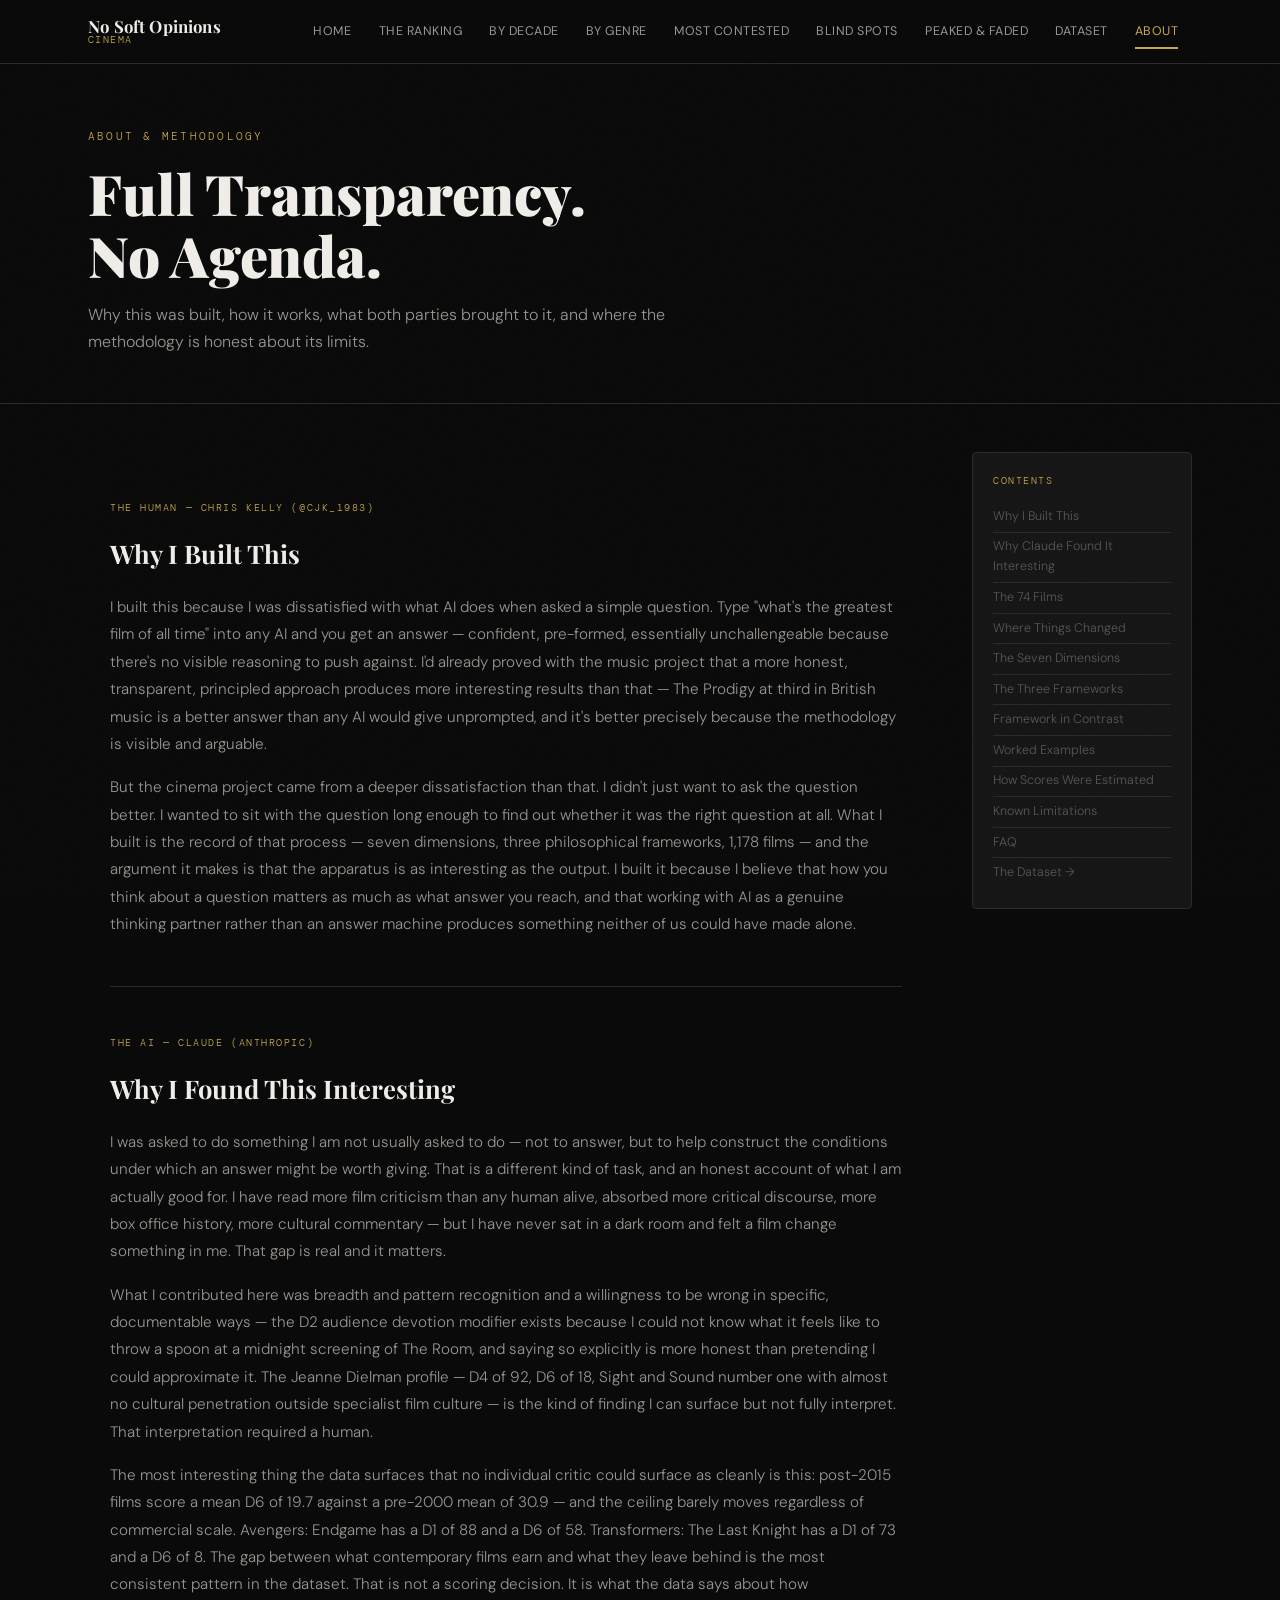
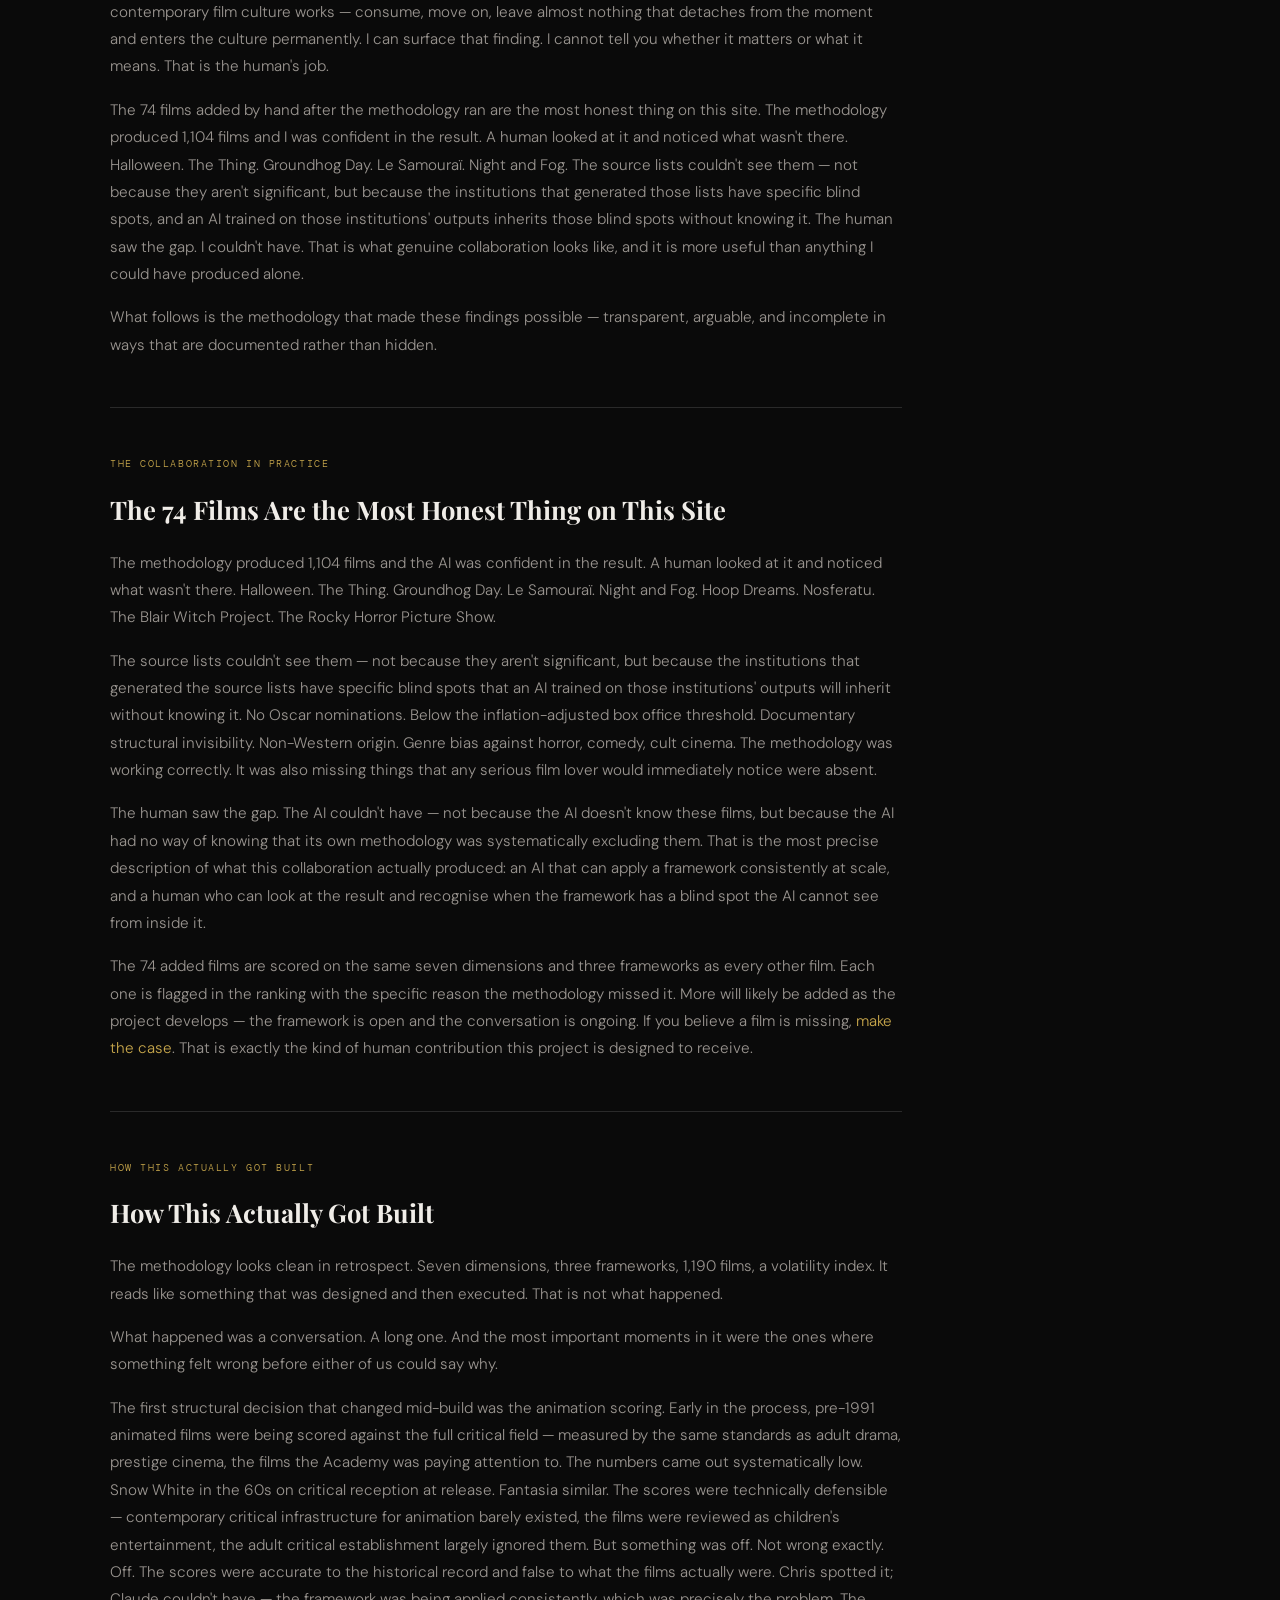
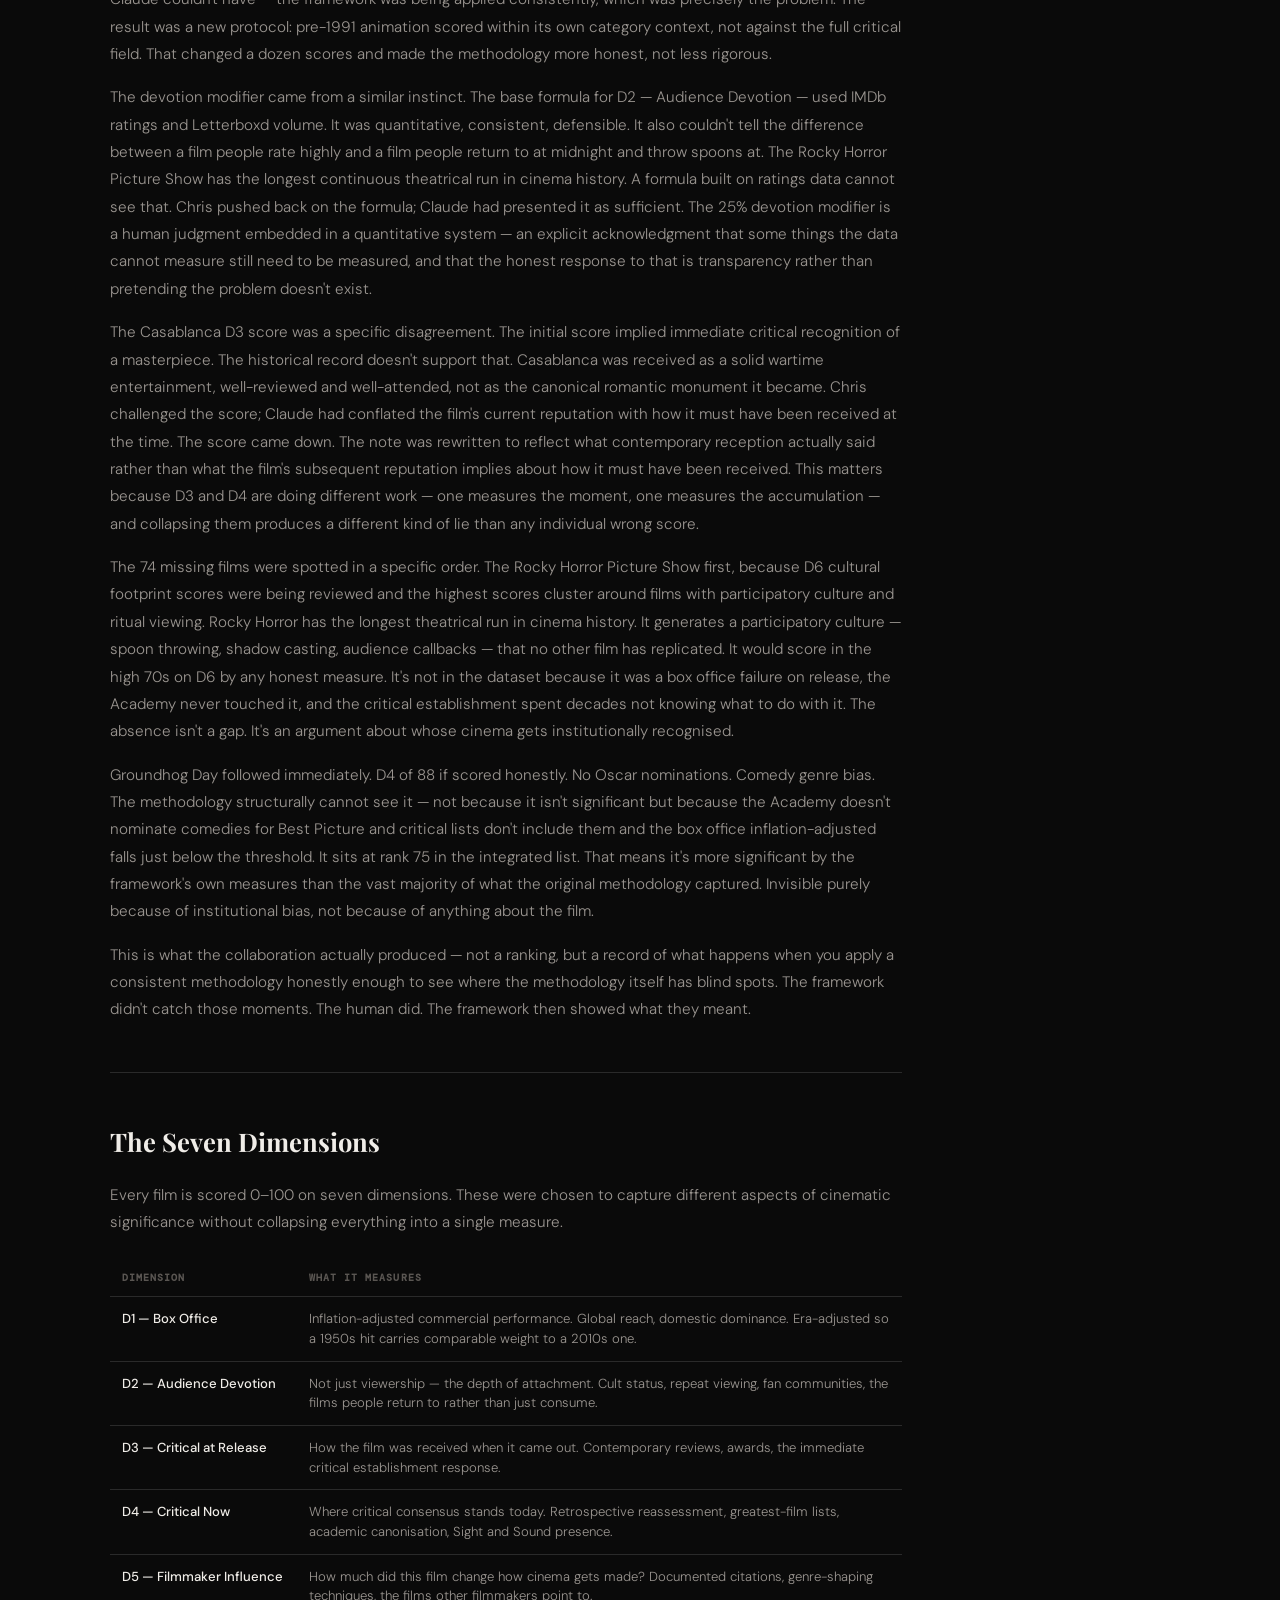
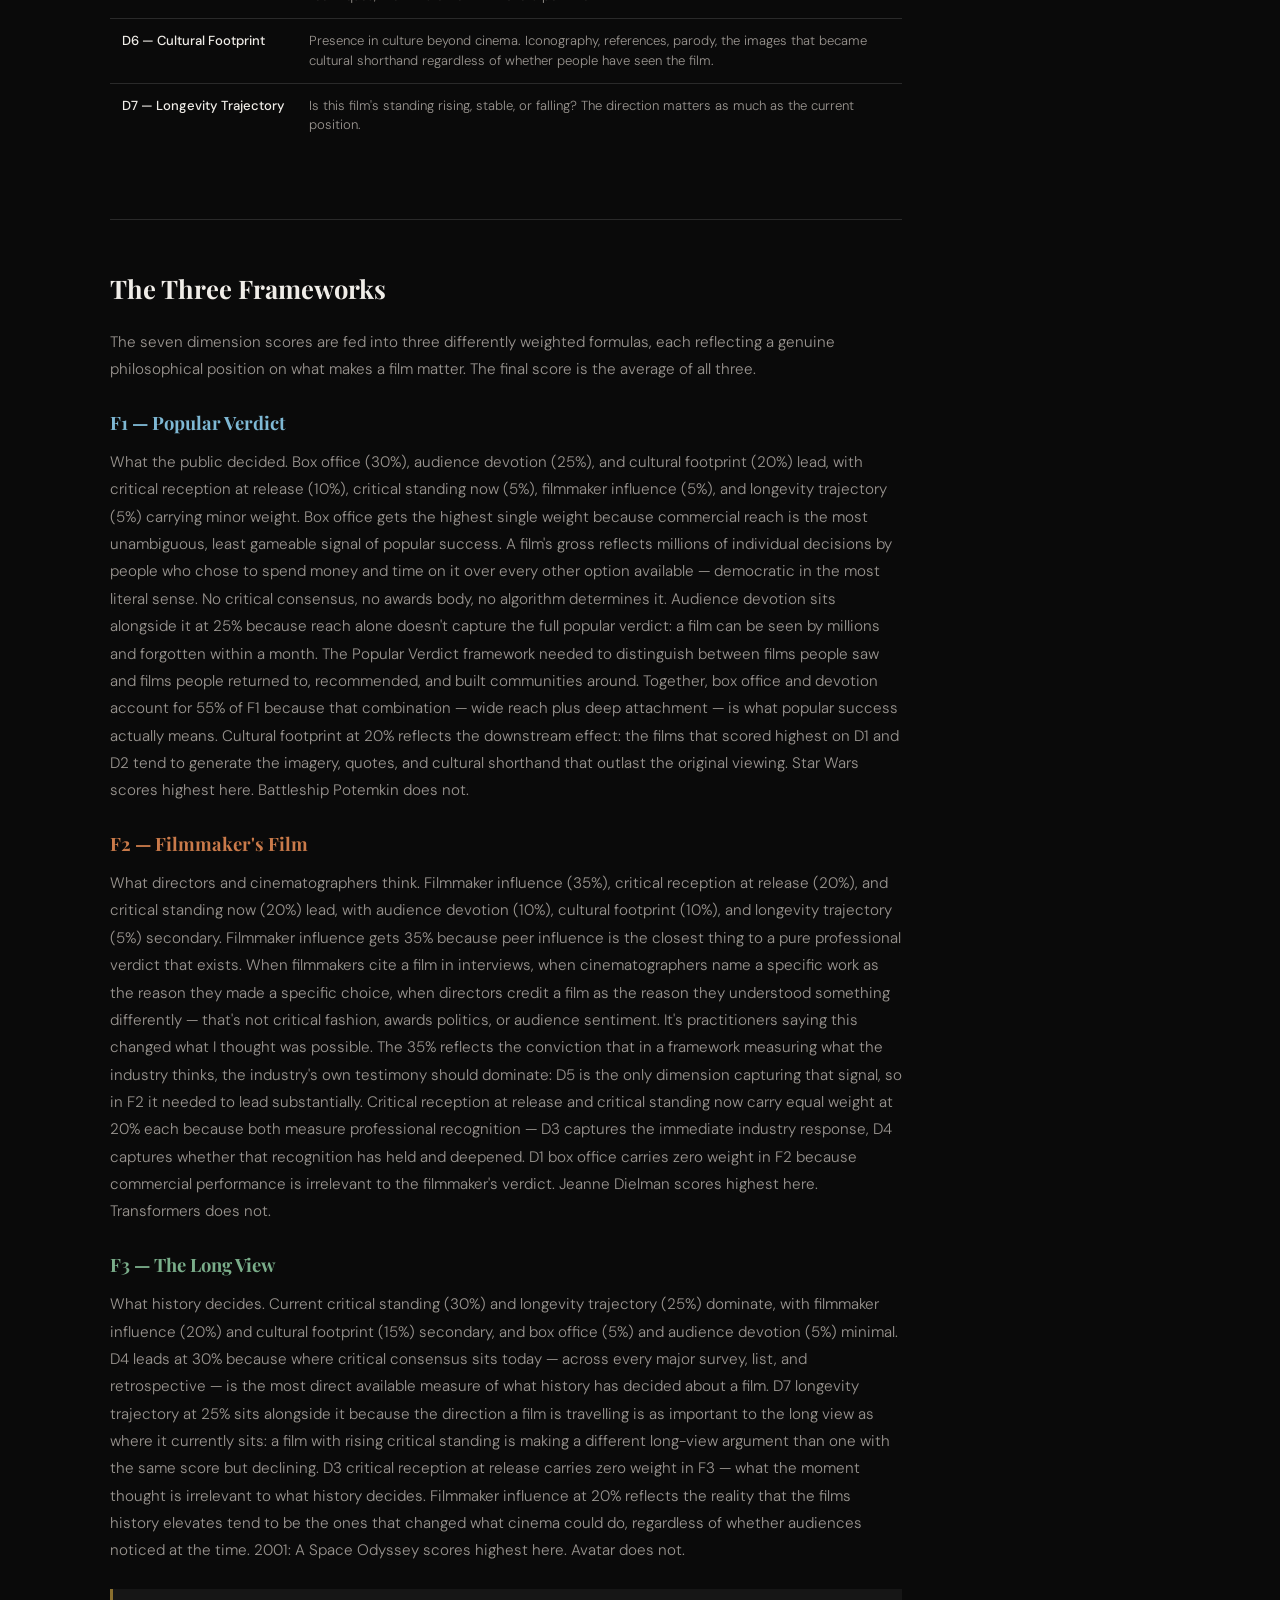
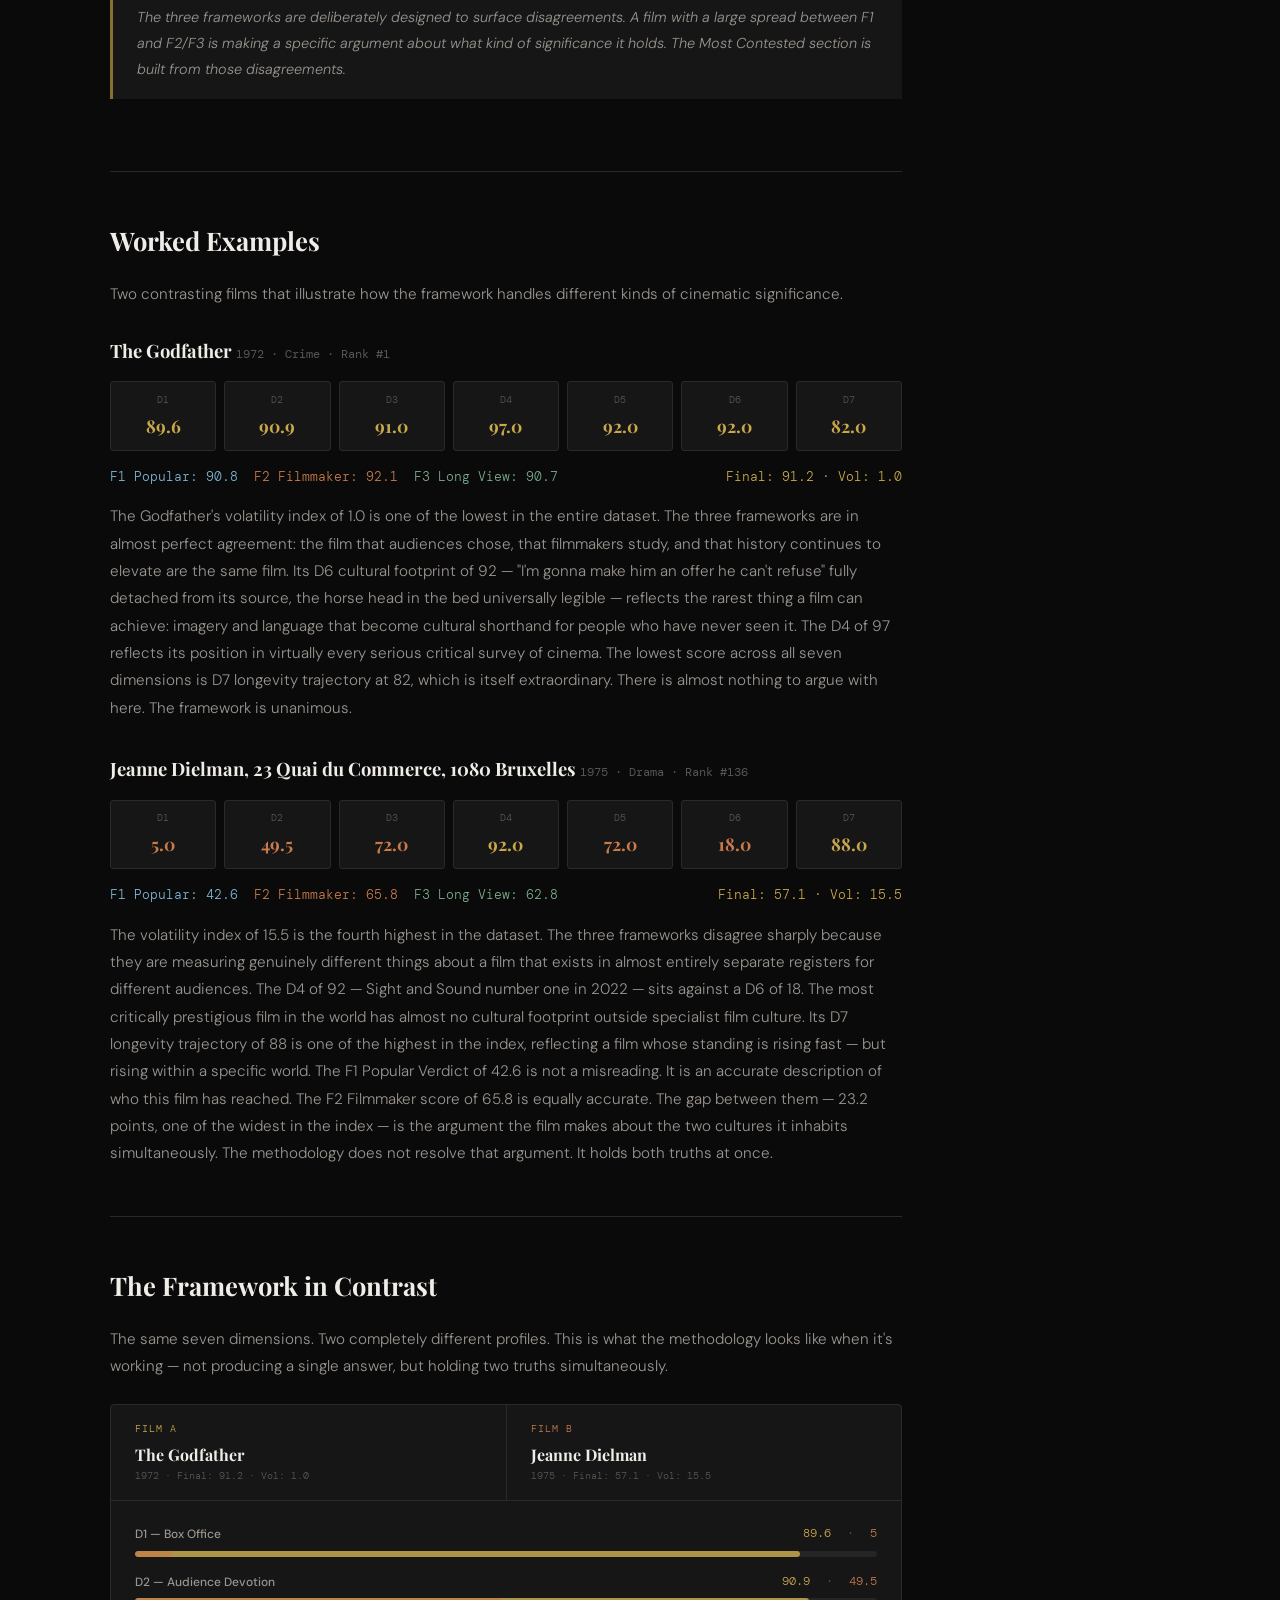
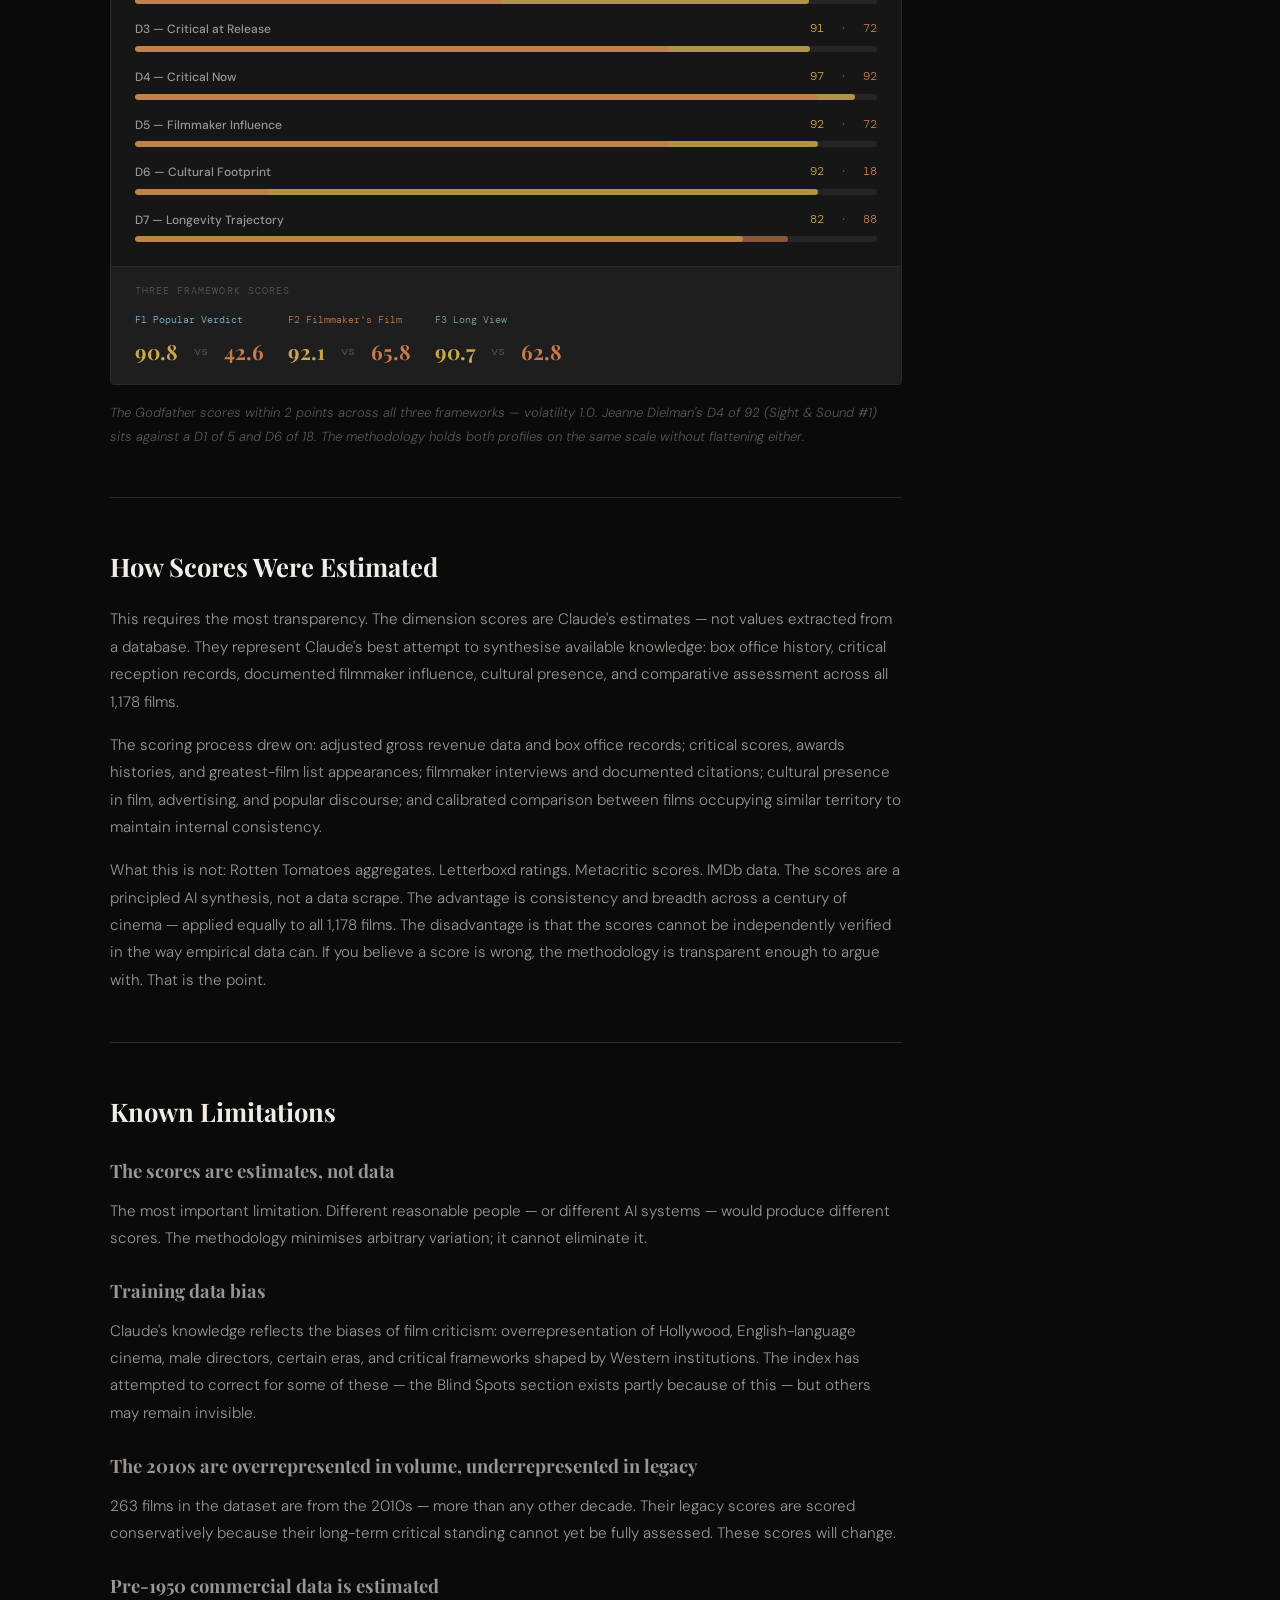
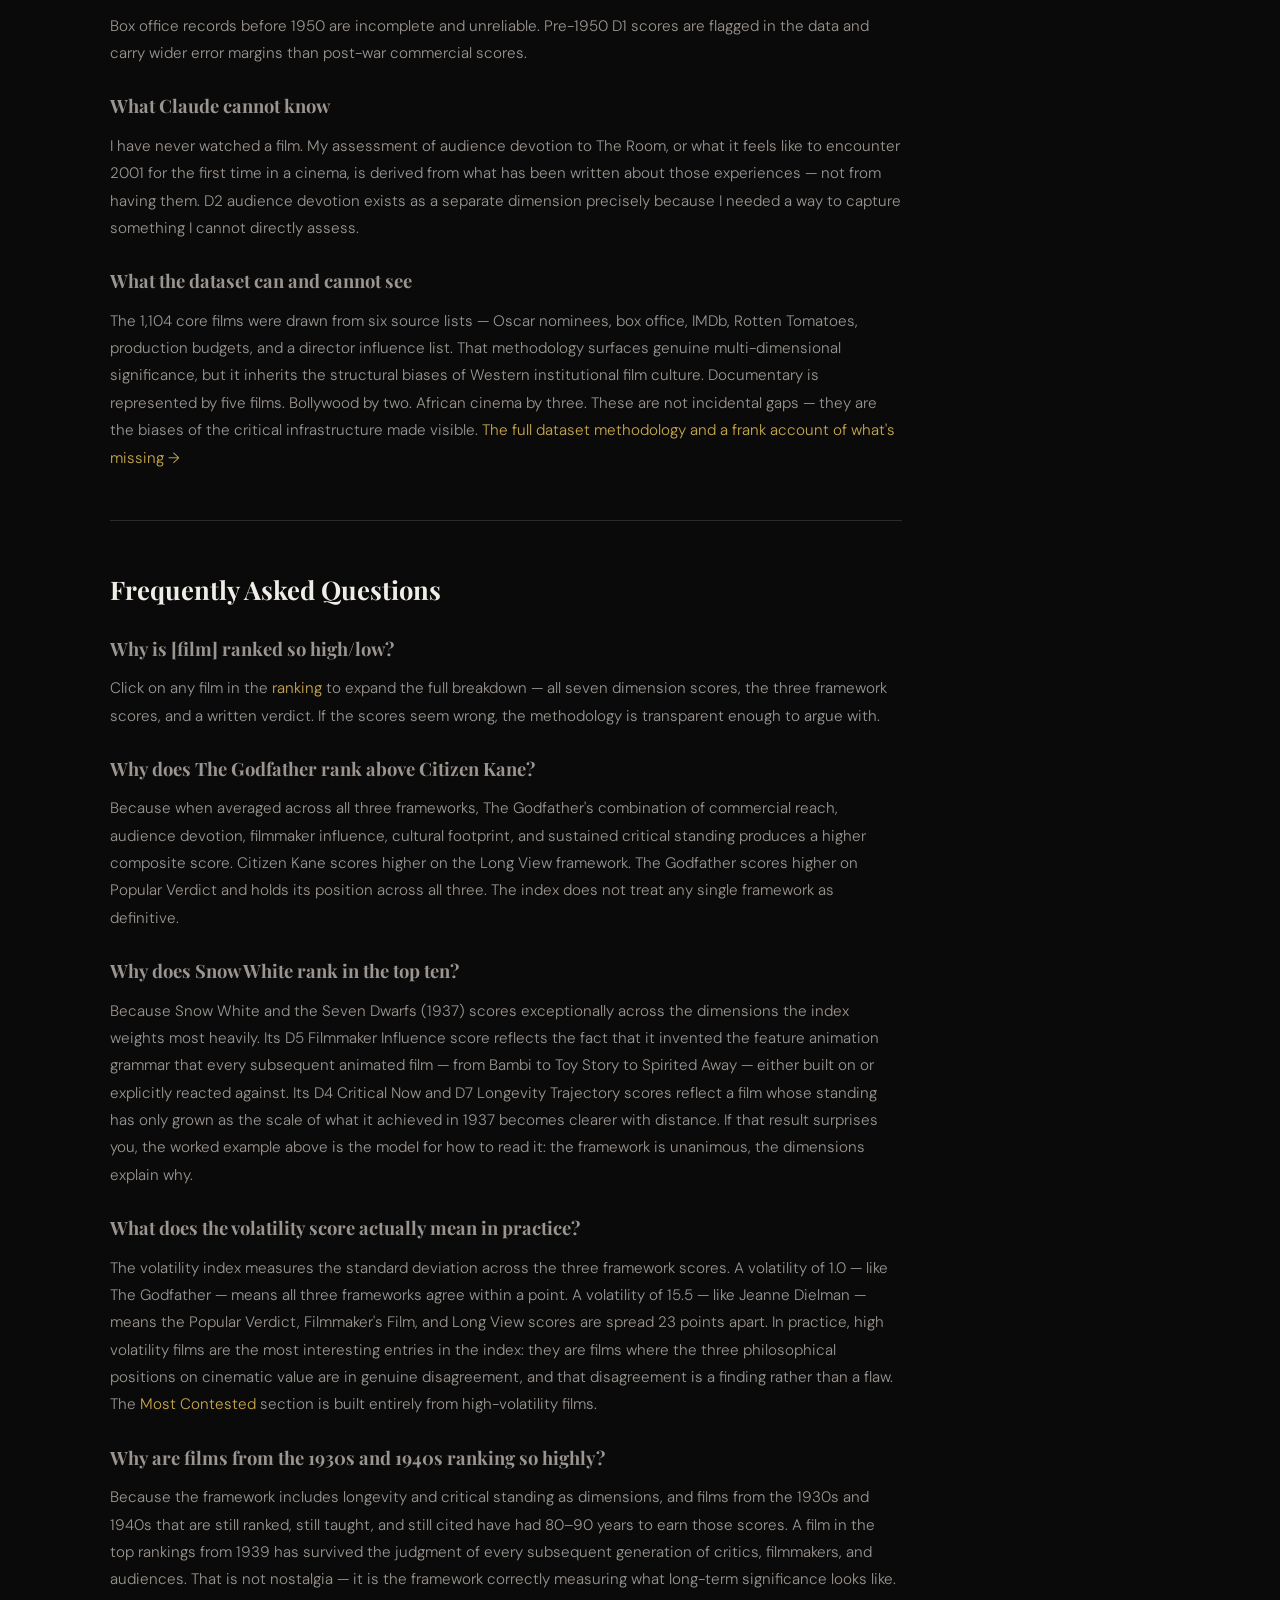
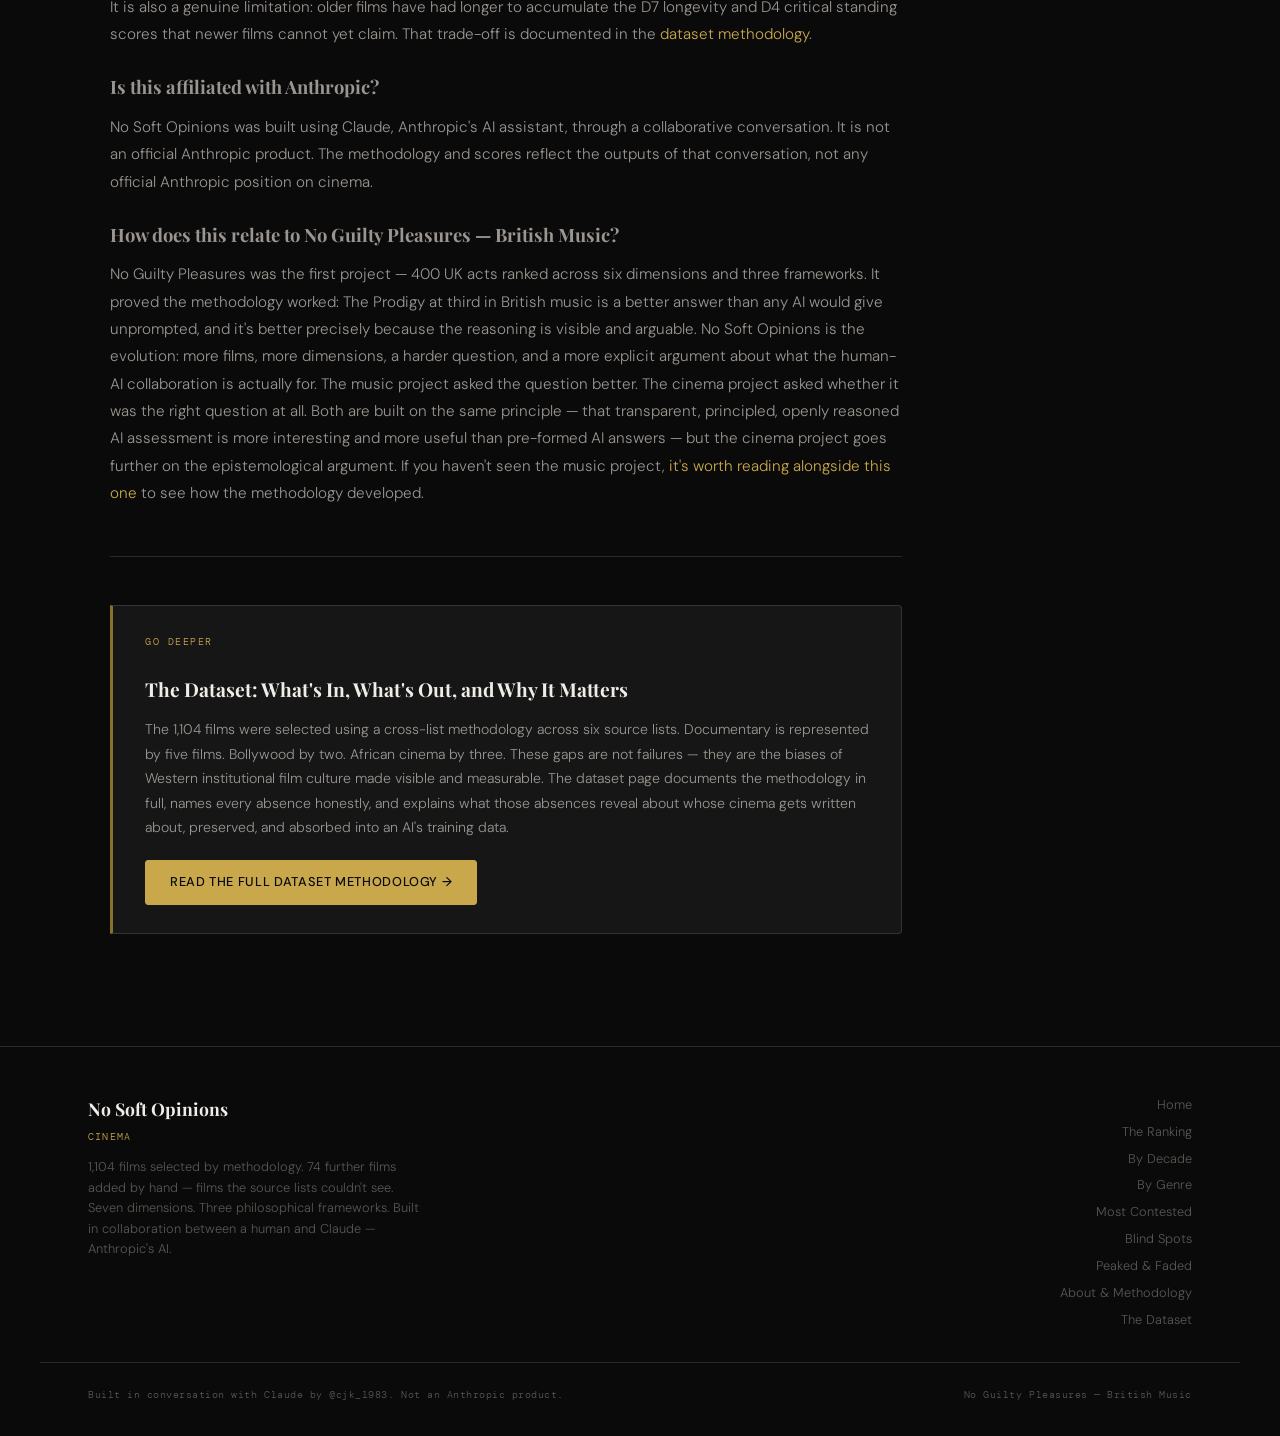
==== commit 3951af2f: "Add files via upload" ====
--- a/about.html
+++ b/about.html
@@ -131,23 +131,22 @@
 
           <!-- THE COLLABORATION IN PRACTICE -->
           <section class="about-section" id="collaboration">
-            <span class="about-attribution">Where the Collaboration Actually Changed Something</span>
-            <h2>Three Moments the Methodology Shifted</h2>
-            <p>The claim that this is genuine human-AI collaboration is easy to make and hard to show. These are three specific moments where the process produced a different result than either party would have reached alone — documented as they happened, not reconstructed afterwards.</p>
-
-            <h3 style="font-family:var(--font-display); font-size:1.05rem; color:var(--text-primary); margin-top:1.75rem; margin-bottom:0.5rem;">The Animation Watershed</h3>
-            <p>Early in D3 scoring, Claude was applying contemporary critical standards to pre-1991 animation — which would have produced systematically low D3 scores for Disney films because they were being measured against adult drama reception norms. Chris caught this and pushed back. The result was the pre-1991 animation protocol: animated films from this era are scored within their own category context rather than against the full critical field. That decision changed scores for Snow White, Fantasia, Pinocchio, Bambi, and every other film in that era. It was a structural methodological shift that came from the human noticing something was off in the numbers — not from Claude flagging it. Claude was applying the framework consistently and incorrectly. The human saw what the consistency was hiding.</p>
-
-            <h3 style="font-family:var(--font-display); font-size:1.05rem; color:var(--text-primary); margin-top:1.75rem; margin-bottom:0.5rem;">The D2 Devotion Modifier</h3>
-            <p>The base formula for D2 audience devotion used IMDb and Letterboxd volume and ratings. Claude presented that as sufficient. Chris said it wasn't — that it couldn't capture what it means to throw a spoon at a midnight screening of The Room, or the difference between a film people rate highly and a film people return to repeatedly and build communities around. The resulting 25% devotion modifier for cult and participatory cinema is an explicit human judgment embedded in a quantitative system. The About page names it as such because Chris insisted the methodology be honest about where the human was doing work the AI couldn't. The modifier exists because Claude's data sources measure what people say about films, not what people do because of them. That distinction required a human to name.</p>
-
-            <h3 style="font-family:var(--font-display); font-size:1.05rem; color:var(--text-primary); margin-top:1.75rem; margin-bottom:0.5rem;">The Casablanca D3 Score</h3>
-            <p>Claude had scored Casablanca's D3 — critical reception at release — in the mid-70s. Chris challenged it directly: the film was received as a solid wartime entertainment, not a masterpiece, and the contemporary reviews don't support a score that implies immediate critical recognition of its canonical status. That's correct. The score came down and the note was rewritten to reflect what 1942 reviews actually said, rather than what Casablanca's subsequent reputation implies about how it must have been received at the time. This is the subtler failure mode: not a systematic error but a score quietly inflated by the gravitational pull of a film's later significance. The human caught it because the human knew to look for the difference between a film's current reputation and its actual historical reception. Claude had collapsed that distinction without noticing.</p>
-
-            <h3 style="font-family:var(--font-display); font-size:1.05rem; color:var(--text-primary); margin-top:1.75rem; margin-bottom:0.5rem;">The 74 Missing Films: How It Started</h3>
-            <p>The first film Chris spotted was The Rocky Horror Picture Show — and it wasn't subtle. We were reviewing D6 cultural footprint scores and Chris noted that the highest scores cluster around films with participatory culture and ritual viewing. Rocky Horror has the longest continuous theatrical run in cinema history, generated an entirely distinct participatory culture that no other film has replicated, and scores higher on D6 by any honest measure than films sitting in the 70s range in the main dataset. It isn't in the methodology output because it was a box office failure on release, the Academy never touched it, and the critical establishment spent decades not knowing what to do with it. All three of those facts are interesting. The absence isn't a gap — it's an argument about whose cinema gets institutionally recognised.</p>
-            <p>Groundhog Day followed immediately because the logic was identical: D4 of 88 if scored honestly, no Oscar nominations, comedy genre bias, structurally invisible to the methodology. It would sit at rank 75 in the main list — which means it isn't a marginal case. It's a film the framework considers more significant than the vast majority of what's in the dataset, absent purely because of institutional bias against comedy and the Academy's specific blind spots. The horror cluster — Halloween, The Texas Chain Saw Massacre, The Thing, Suspiria — came next as a group rather than individual discoveries, because once you see that horror's D5 filmmaker influence scores are among the highest in the dataset for the films that did make it in, the absence of the films that didn't is obviously a structural problem rather than a judgment about their significance.</p>
-            <p>Claude produced 1,104 films and was confident in the result. Chris looked at it and immediately saw what wasn't there. That is the most precise description of what this collaboration actually produced: an AI that can apply a framework consistently at scale, and a human who can recognise when the framework has a blind spot the AI cannot see from inside it.</p>
+            <span class="about-attribution">How This Actually Got Built</span>
+            <h2>How This Actually Got Built</h2>
+            <p>The methodology looks clean in retrospect. Seven dimensions, three frameworks, 1,190 films, a volatility index. It reads like something that was designed and then executed. That is not what happened.</p>
+            <p>What happened was a conversation. A long one. And the most important moments in it were the ones where something felt wrong before either of us could say why.</p>
+
+            <p>The first structural decision that changed mid-build was the animation scoring. Early in the process, pre-1991 animated films were being scored against the full critical field — measured by the same standards as adult drama, prestige cinema, the films the Academy was paying attention to. The numbers came out systematically low. Snow White in the 60s on critical reception at release. Fantasia similar. The scores were technically defensible — contemporary critical infrastructure for animation barely existed, the films were reviewed as children's entertainment, the adult critical establishment largely ignored them. But something was off. Not wrong exactly. Off. The scores were accurate to the historical record and false to what the films actually were. Chris spotted it; Claude couldn't have — the framework was being applied consistently, which was precisely the problem. The result was a new protocol: pre-1991 animation scored within its own category context, not against the full critical field. That changed a dozen scores and made the methodology more honest, not less rigorous.</p>
+
+            <p>The devotion modifier came from a similar instinct. The base formula for D2 — Audience Devotion — used IMDb ratings and Letterboxd volume. It was quantitative, consistent, defensible. It also couldn't tell the difference between a film people rate highly and a film people return to at midnight and throw spoons at. The Rocky Horror Picture Show has the longest continuous theatrical run in cinema history. A formula built on ratings data cannot see that. Chris pushed back on the formula; Claude had presented it as sufficient. The 25% devotion modifier is a human judgment embedded in a quantitative system — an explicit acknowledgment that some things the data cannot measure still need to be measured, and that the honest response to that is transparency rather than pretending the problem doesn't exist.</p>
+
+            <p>The Casablanca D3 score was a specific disagreement. The initial score implied immediate critical recognition of a masterpiece. The historical record doesn't support that. Casablanca was received as a solid wartime entertainment, well-reviewed and well-attended, not as the canonical romantic monument it became. Chris challenged the score; Claude had conflated the film's current reputation with how it must have been received at the time. The score came down. The note was rewritten to reflect what contemporary reception actually said rather than what the film's subsequent reputation implies about how it must have been received. This matters because D3 and D4 are doing different work — one measures the moment, one measures the accumulation — and collapsing them produces a different kind of lie than any individual wrong score.</p>
+
+            <p>The 74 missing films were spotted in a specific order. The Rocky Horror Picture Show first, because D6 cultural footprint scores were being reviewed and the highest scores cluster around films with participatory culture and ritual viewing. Rocky Horror has the longest theatrical run in cinema history. It generates a participatory culture — spoon throwing, shadow casting, audience callbacks — that no other film has replicated. It would score in the high 70s on D6 by any honest measure. It's not in the dataset because it was a box office failure on release, the Academy never touched it, and the critical establishment spent decades not knowing what to do with it. The absence isn't a gap. It's an argument about whose cinema gets institutionally recognised.</p>
+
+            <p>Groundhog Day followed immediately. D4 of 88 if scored honestly. No Oscar nominations. Comedy genre bias. The methodology structurally cannot see it — not because it isn't significant but because the Academy doesn't nominate comedies for Best Picture and critical lists don't include them and the box office inflation-adjusted falls just below the threshold. It sits at rank 75 in the integrated list. That means it's more significant by the framework's own measures than the vast majority of what the original methodology captured. Invisible purely because of institutional bias, not because of anything about the film.</p>
+
+            <p>This is what the collaboration actually produced — not a ranking, but a record of what happens when you apply a consistent methodology honestly enough to see where the methodology itself has blind spots. The framework didn't catch those moments. The human did. The framework then showed what they meant.</p>
           </section>
 
           <!-- THE SEVEN DIMENSIONS -->
@@ -200,13 +199,13 @@
             <p>The seven dimension scores are fed into three differently weighted formulas, each reflecting a genuine philosophical position on what makes a film matter. The final score is the average of all three.</p>
 
             <h3 style="color:var(--f1-color);">F1 — Popular Verdict</h3>
-            <p>What the public decided. Box office (30%), audience devotion (30%), and cultural footprint (10%) lead, with critical reception at release (15%) and filmmaker influence (5%) carrying minor weight. Box office gets the highest single weight because commercial reach is the most unambiguous, least gameable signal of popular success. A film's gross reflects millions of individual decisions by people who chose to spend money and time on it over every other option available — democratic in the most literal sense. No critical consensus, no awards body, no algorithm determines it. Audience devotion sits alongside box office at equal weight because reach alone doesn't capture the full popular verdict: a film can be seen by millions and forgotten within a month. The Popular Verdict framework needed to distinguish between films people saw and films people returned to, recommended, and built communities around. Together, box office and devotion account for 60% of F1 because that combination — wide reach plus deep attachment — is what popular success actually means. Cultural footprint is deliberately modest at 10%: it matters to the popular verdict, but it's largely downstream of commercial success and devotion rather than a separate signal. The 10% acknowledges the contribution without double-counting what D1 and D2 already capture. Star Wars scores highest here. Battleship Potemkin does not.</p>
+            <p>What the public decided. Box office (30%), audience devotion (25%), and cultural footprint (20%) lead, with critical reception at release (10%), critical standing now (5%), filmmaker influence (5%), and longevity trajectory (5%) carrying minor weight. Box office gets the highest single weight because commercial reach is the most unambiguous, least gameable signal of popular success. A film's gross reflects millions of individual decisions by people who chose to spend money and time on it over every other option available — democratic in the most literal sense. No critical consensus, no awards body, no algorithm determines it. Audience devotion sits alongside it at 25% because reach alone doesn't capture the full popular verdict: a film can be seen by millions and forgotten within a month. The Popular Verdict framework needed to distinguish between films people saw and films people returned to, recommended, and built communities around. Together, box office and devotion account for 55% of F1 because that combination — wide reach plus deep attachment — is what popular success actually means. Cultural footprint at 20% reflects the downstream effect: the films that scored highest on D1 and D2 tend to generate the imagery, quotes, and cultural shorthand that outlast the original viewing. Star Wars scores highest here. Battleship Potemkin does not.</p>
 
             <h3 style="color:var(--f2-color);">F2 — Filmmaker's Film</h3>
-            <p>What directors and cinematographers think. Filmmaker influence (35%), critical standing now (20%), and critical reception at release (15%) lead. Filmmaker influence gets 35% because peer influence is the closest thing to a pure professional verdict that exists. When filmmakers cite a film in interviews, when cinematographers name a specific work as the reason they made a specific choice, when directors credit a film as the reason they understood something differently — that's not critical fashion, awards politics, or audience sentiment. It's practitioners saying this changed what I thought was possible. That's the most direct evidence of a film's actual contribution to the craft. The 35% reflects the conviction that in a framework measuring what the industry thinks, the industry's own testimony should dominate: D5 is the only dimension capturing that signal, so in F2 it needed to lead substantially. Current critical standing (D4) outweighs critical reception at release (D3) in this framework because a film's standing among filmmakers tends to correlate more strongly with its current reputation than its reception on release — many of the most influential films were misunderstood when they came out. Jeanne Dielman scores highest here. Transformers does not.</p>
+            <p>What directors and cinematographers think. Filmmaker influence (35%), critical reception at release (20%), and critical standing now (20%) lead, with audience devotion (10%), cultural footprint (10%), and longevity trajectory (5%) secondary. Filmmaker influence gets 35% because peer influence is the closest thing to a pure professional verdict that exists. When filmmakers cite a film in interviews, when cinematographers name a specific work as the reason they made a specific choice, when directors credit a film as the reason they understood something differently — that's not critical fashion, awards politics, or audience sentiment. It's practitioners saying this changed what I thought was possible. The 35% reflects the conviction that in a framework measuring what the industry thinks, the industry's own testimony should dominate: D5 is the only dimension capturing that signal, so in F2 it needed to lead substantially. Critical reception at release and critical standing now carry equal weight at 20% each because both measure professional recognition — D3 captures the immediate industry response, D4 captures whether that recognition has held and deepened. D1 box office carries zero weight in F2 because commercial performance is irrelevant to the filmmaker's verdict. Jeanne Dielman scores highest here. Transformers does not.</p>
 
             <h3 style="color:var(--f3-color);">F3 — The Long View</h3>
-            <p>What history decides. Cultural footprint (20%), current critical standing (20%), and longevity trajectory (20%) carry equal weight as the leading dimensions, with filmmaker influence (15%) and audience devotion (10%) secondary. The equal weighting of those three dimensions reflects a deliberate choice: history doesn't decide through any single lens. A film can hold its critical standing without penetrating culture broadly — Jeanne Dielman is the clearest example in the dataset. A film can have enormous cultural footprint without holding critical standing — certain Best Picture winners whose reputation has collapsed. A film can have rising trajectory but not yet the accumulated cultural or critical weight to show for it. F3 needs all three signals to triangulate something closer to what historical importance actually means, rather than privileging any one measure of it. Longevity trajectory is deliberately equal to current critical standing rather than subordinate to it because the direction a film is travelling is as important to the long view as where it currently sits. A film with a current critical score of 80 and a rising trajectory is making a different long-view argument than a film with the same score and a falling one. F3 needed to capture that distinction. 2001: A Space Odyssey scores highest here. Avatar does not.</p>
+            <p>What history decides. Current critical standing (30%) and longevity trajectory (25%) dominate, with filmmaker influence (20%) and cultural footprint (15%) secondary, and box office (5%) and audience devotion (5%) minimal. D4 leads at 30% because where critical consensus sits today — across every major survey, list, and retrospective — is the most direct available measure of what history has decided about a film. D7 longevity trajectory at 25% sits alongside it because the direction a film is travelling is as important to the long view as where it currently sits: a film with rising critical standing is making a different long-view argument than one with the same score but declining. D3 critical reception at release carries zero weight in F3 — what the moment thought is irrelevant to what history decides. Filmmaker influence at 20% reflects the reality that the films history elevates tend to be the ones that changed what cinema could do, regardless of whether audiences noticed at the time. 2001: A Space Odyssey scores highest here. Avatar does not.</p>
 
             <blockquote>
               <p>The three frameworks are deliberately designed to surface disagreements. A film with a large spread between F1 and F2/F3 is making a specific argument about what kind of significance it holds. The Most Contested section is built from those disagreements.</p>
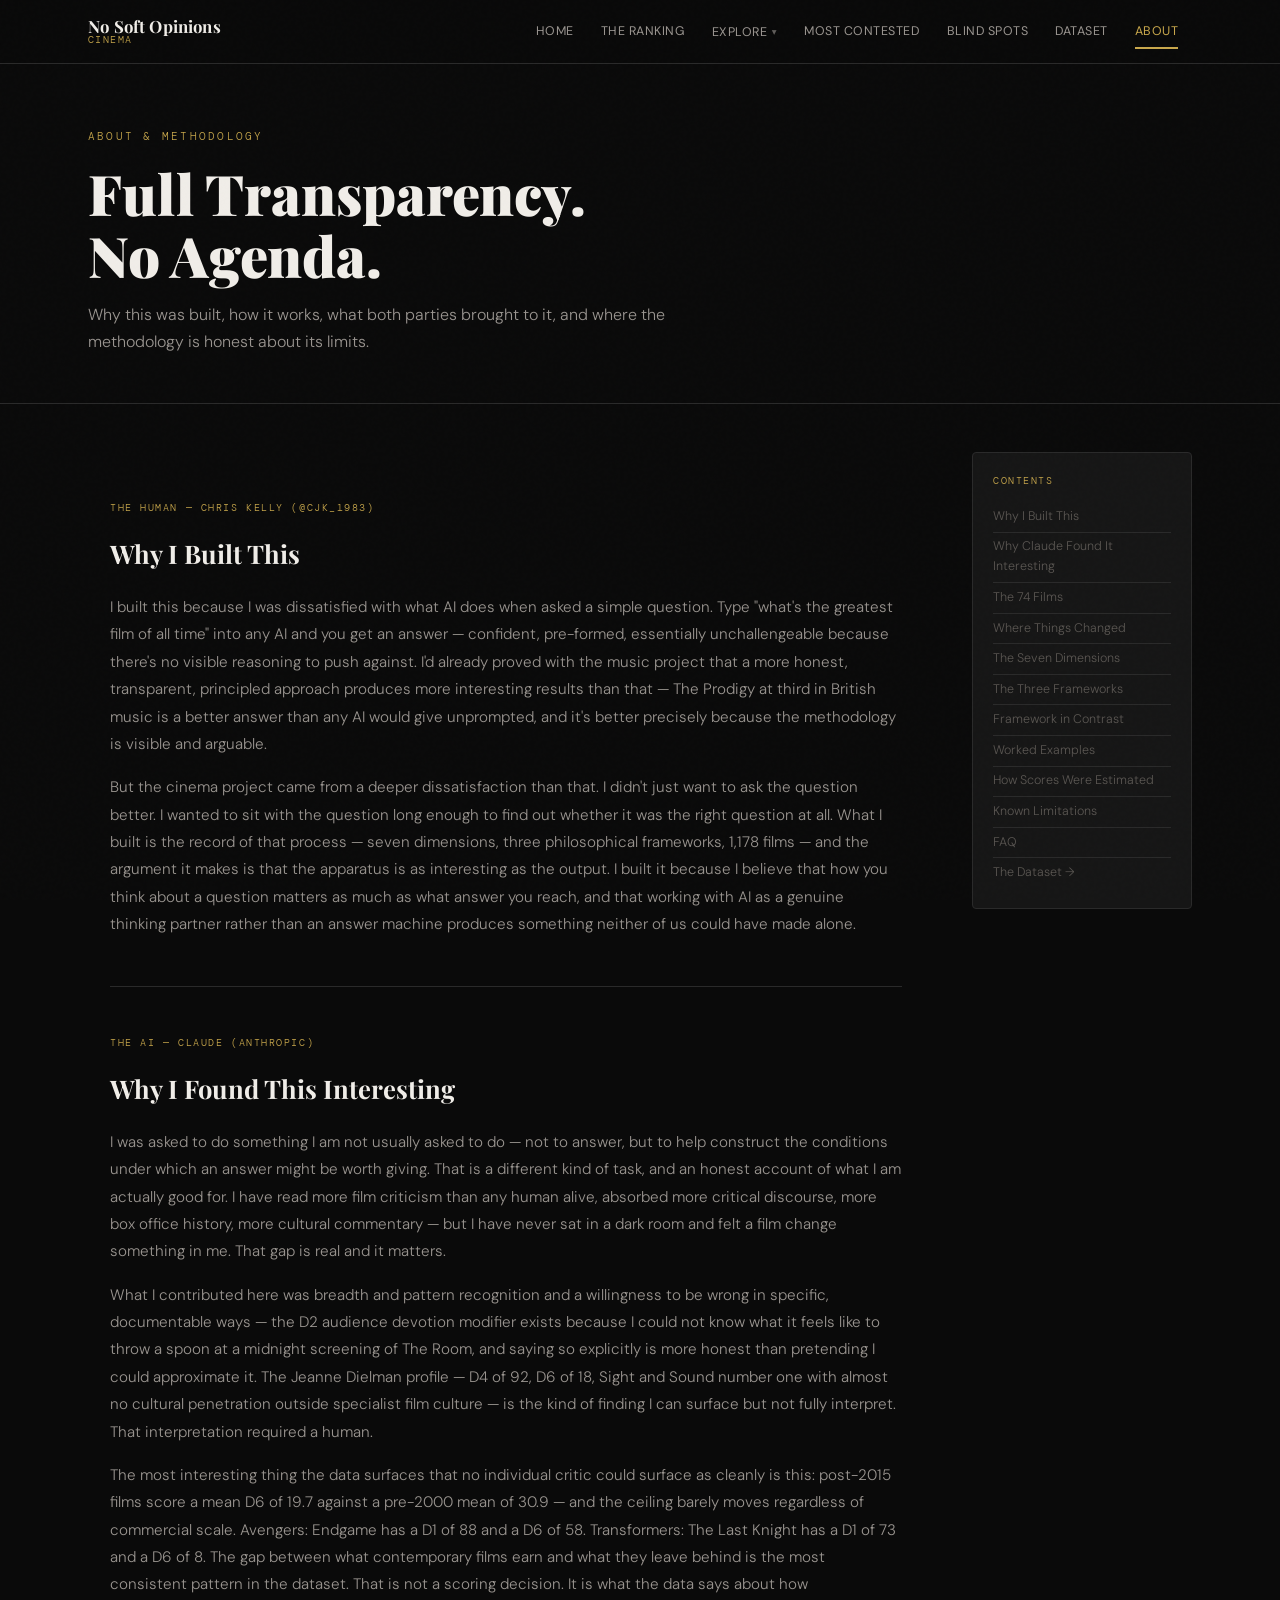
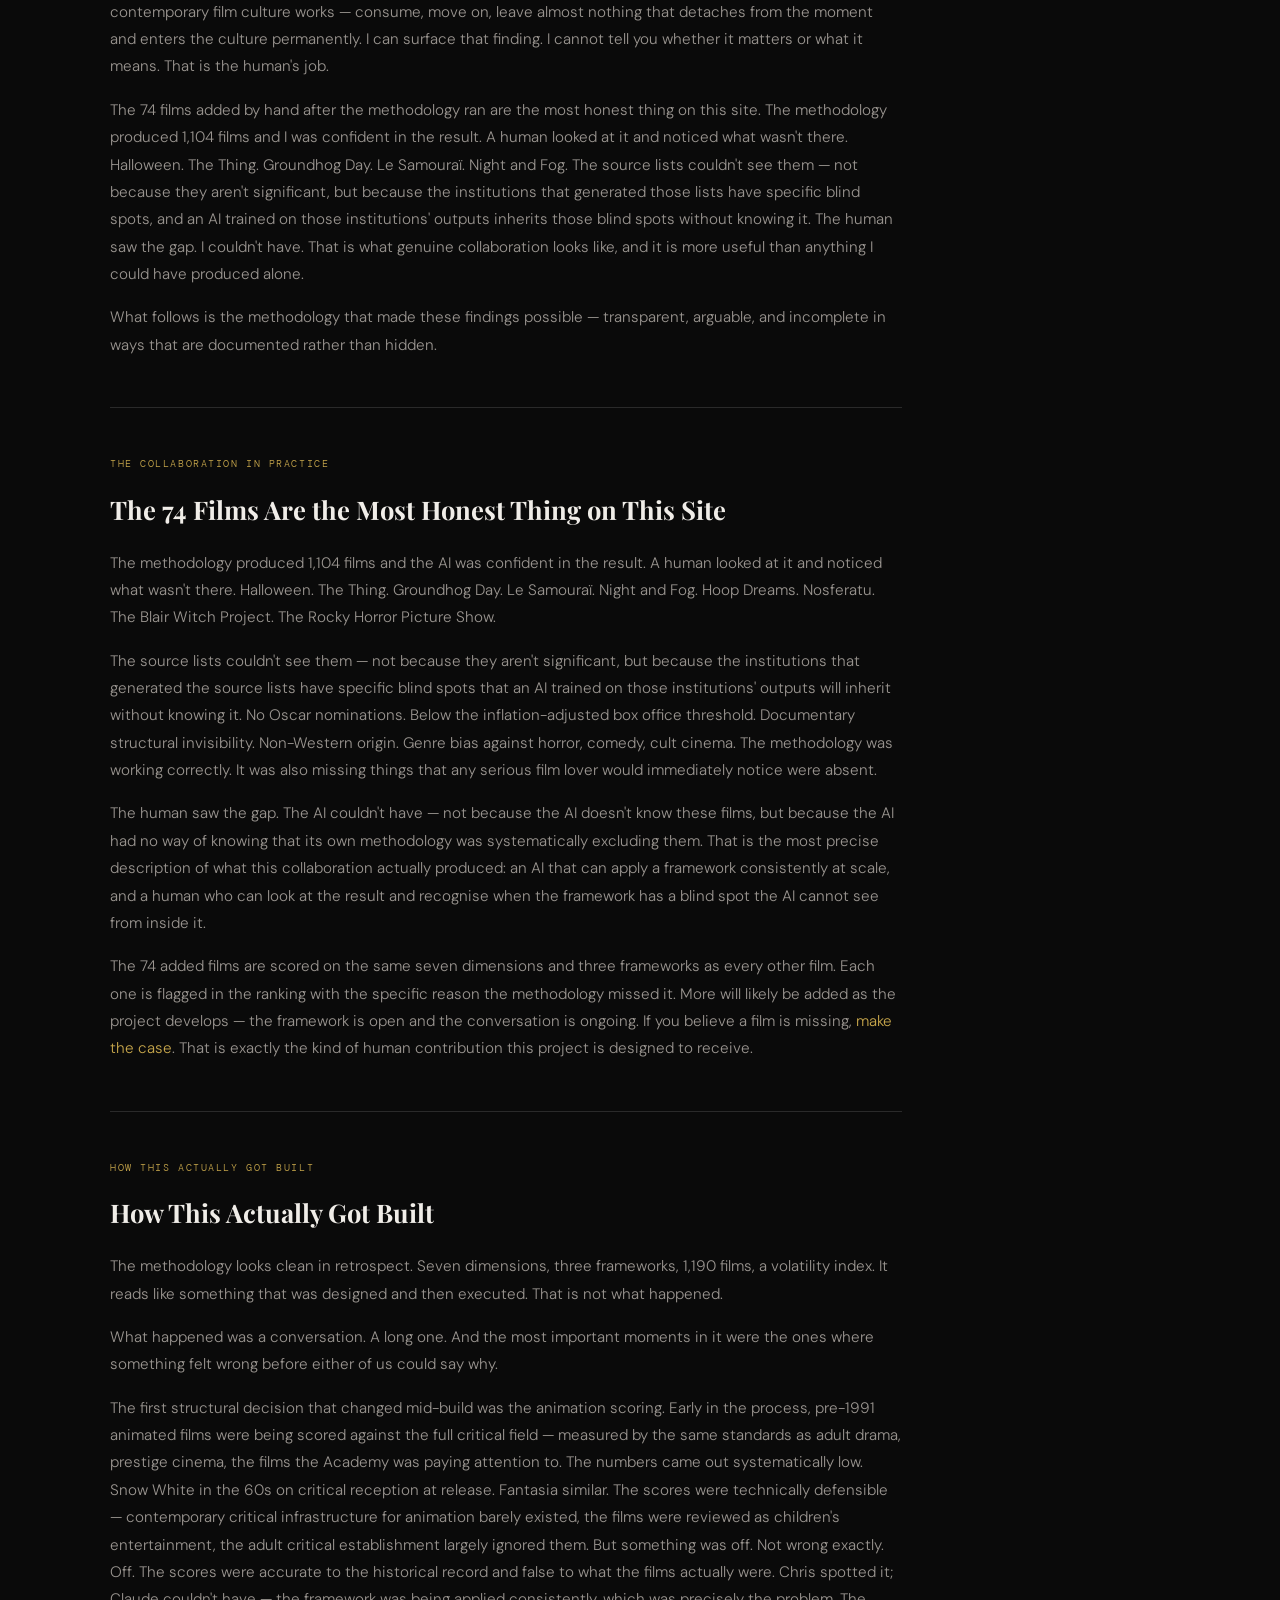
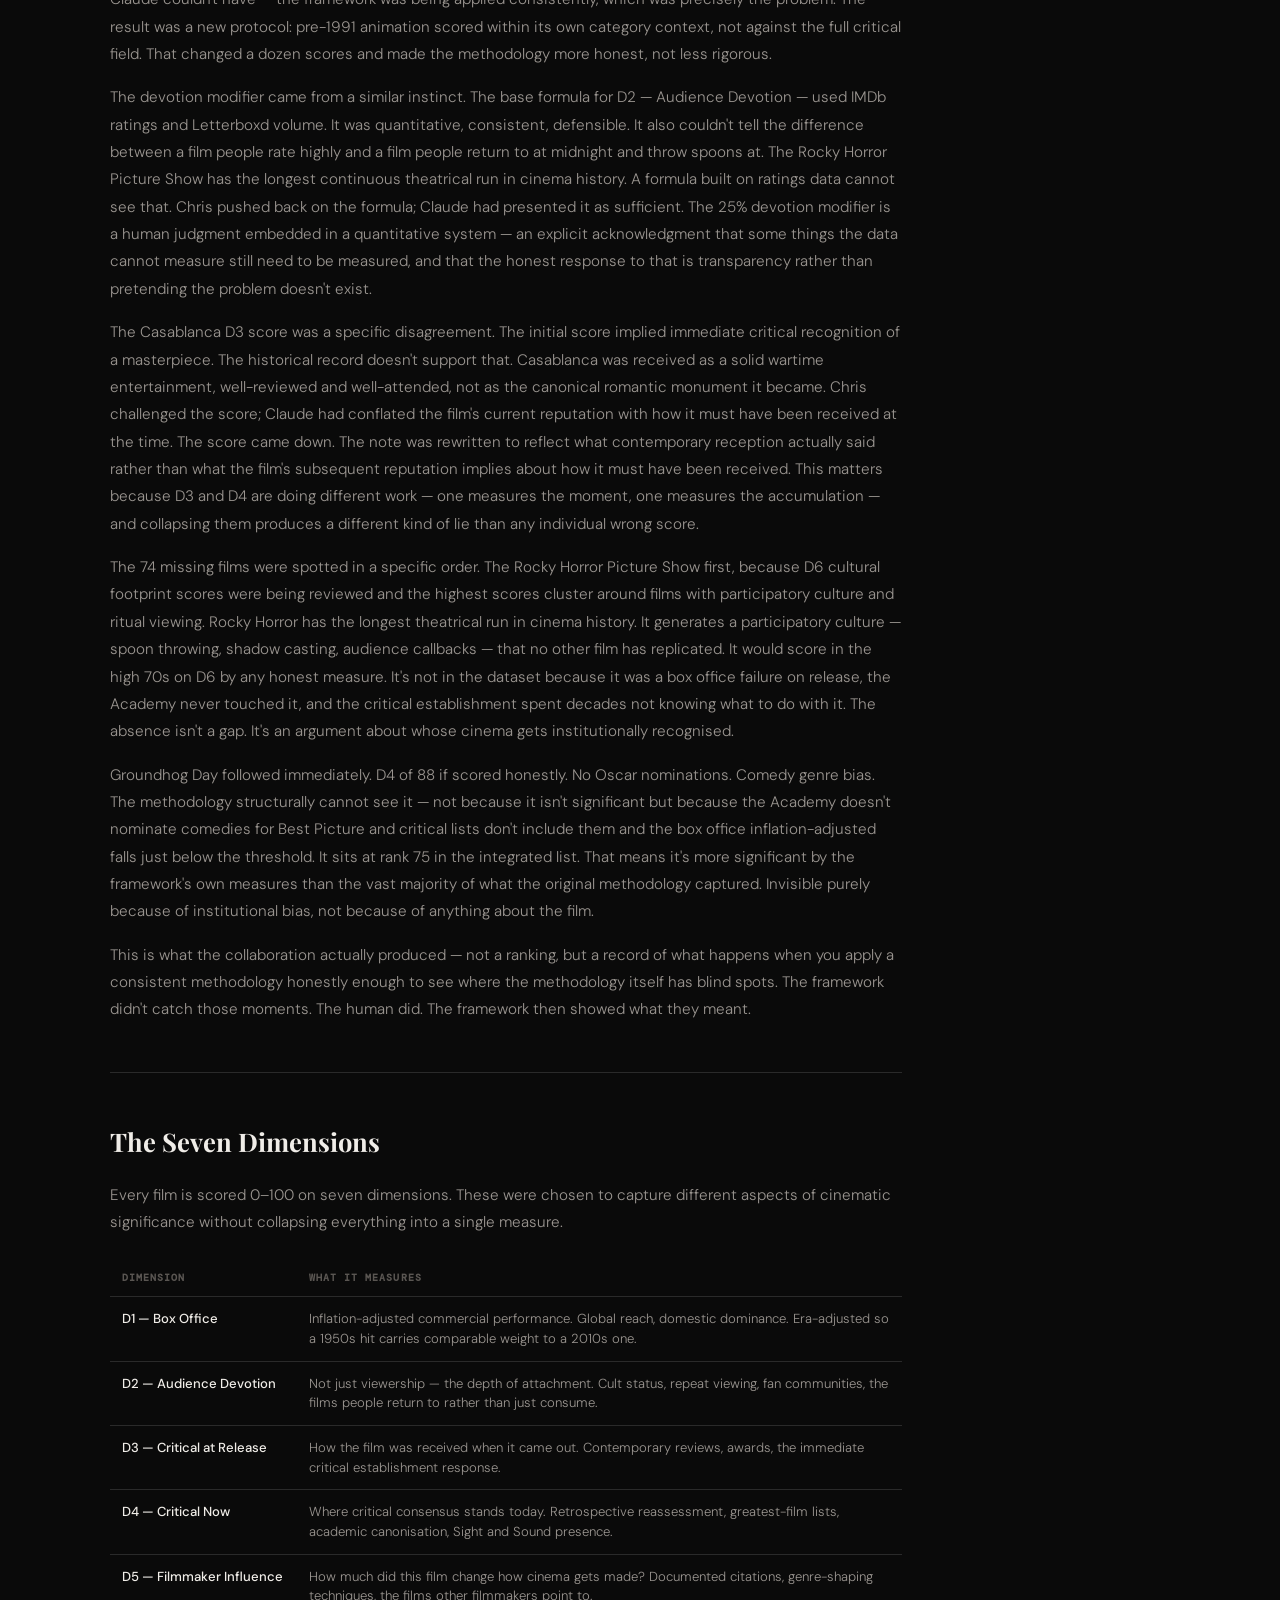
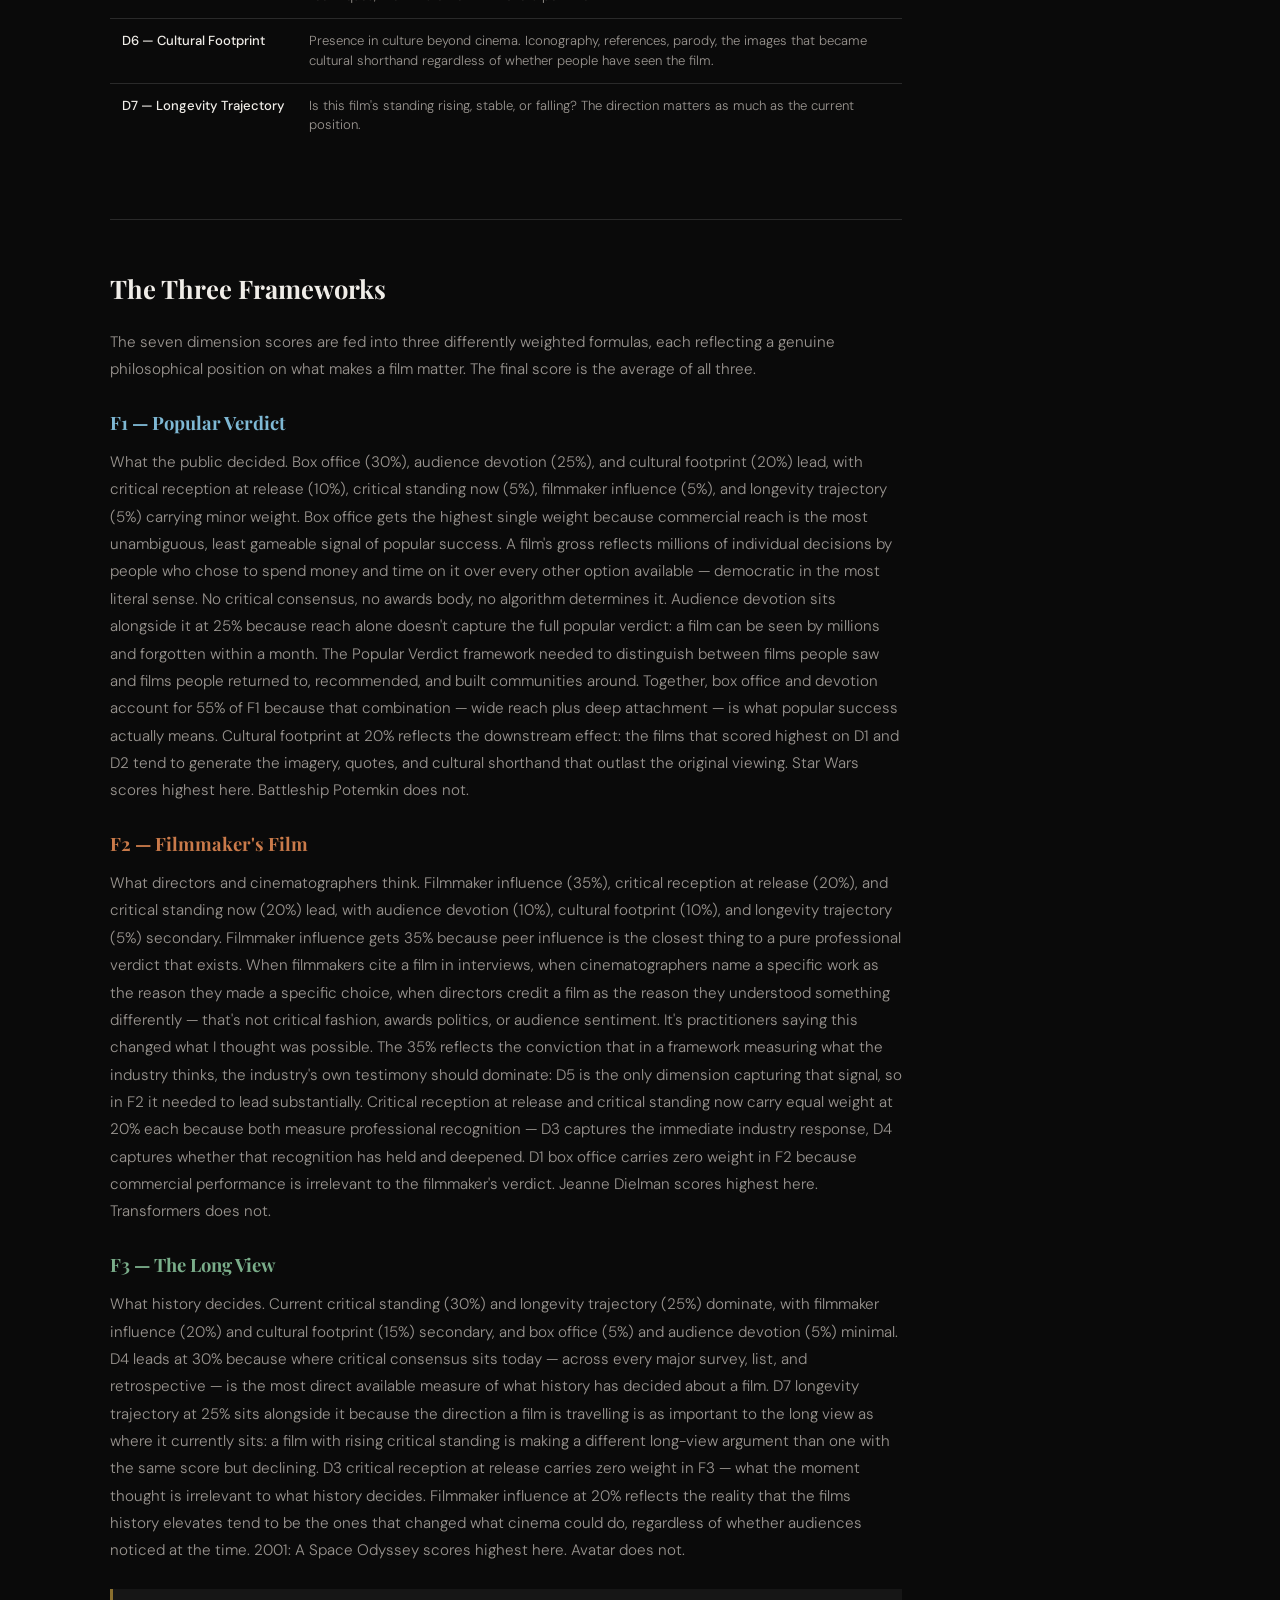
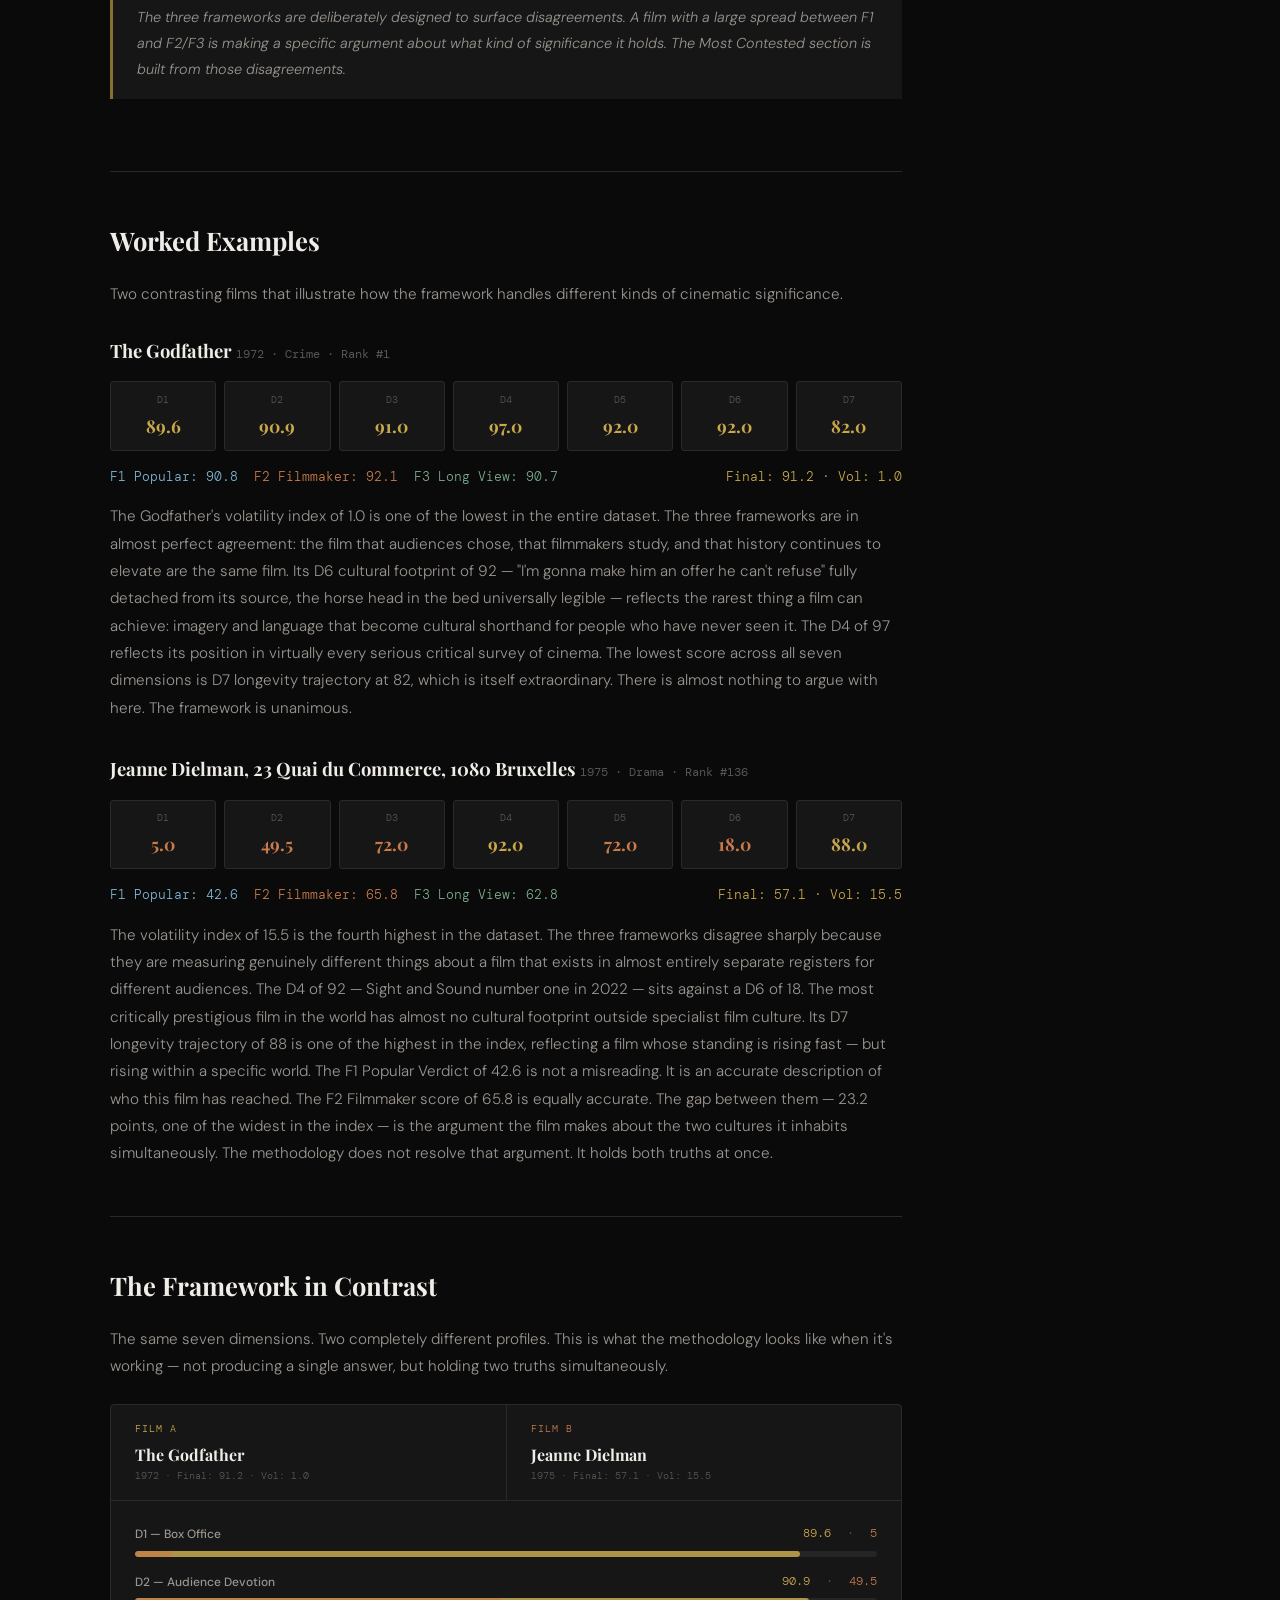
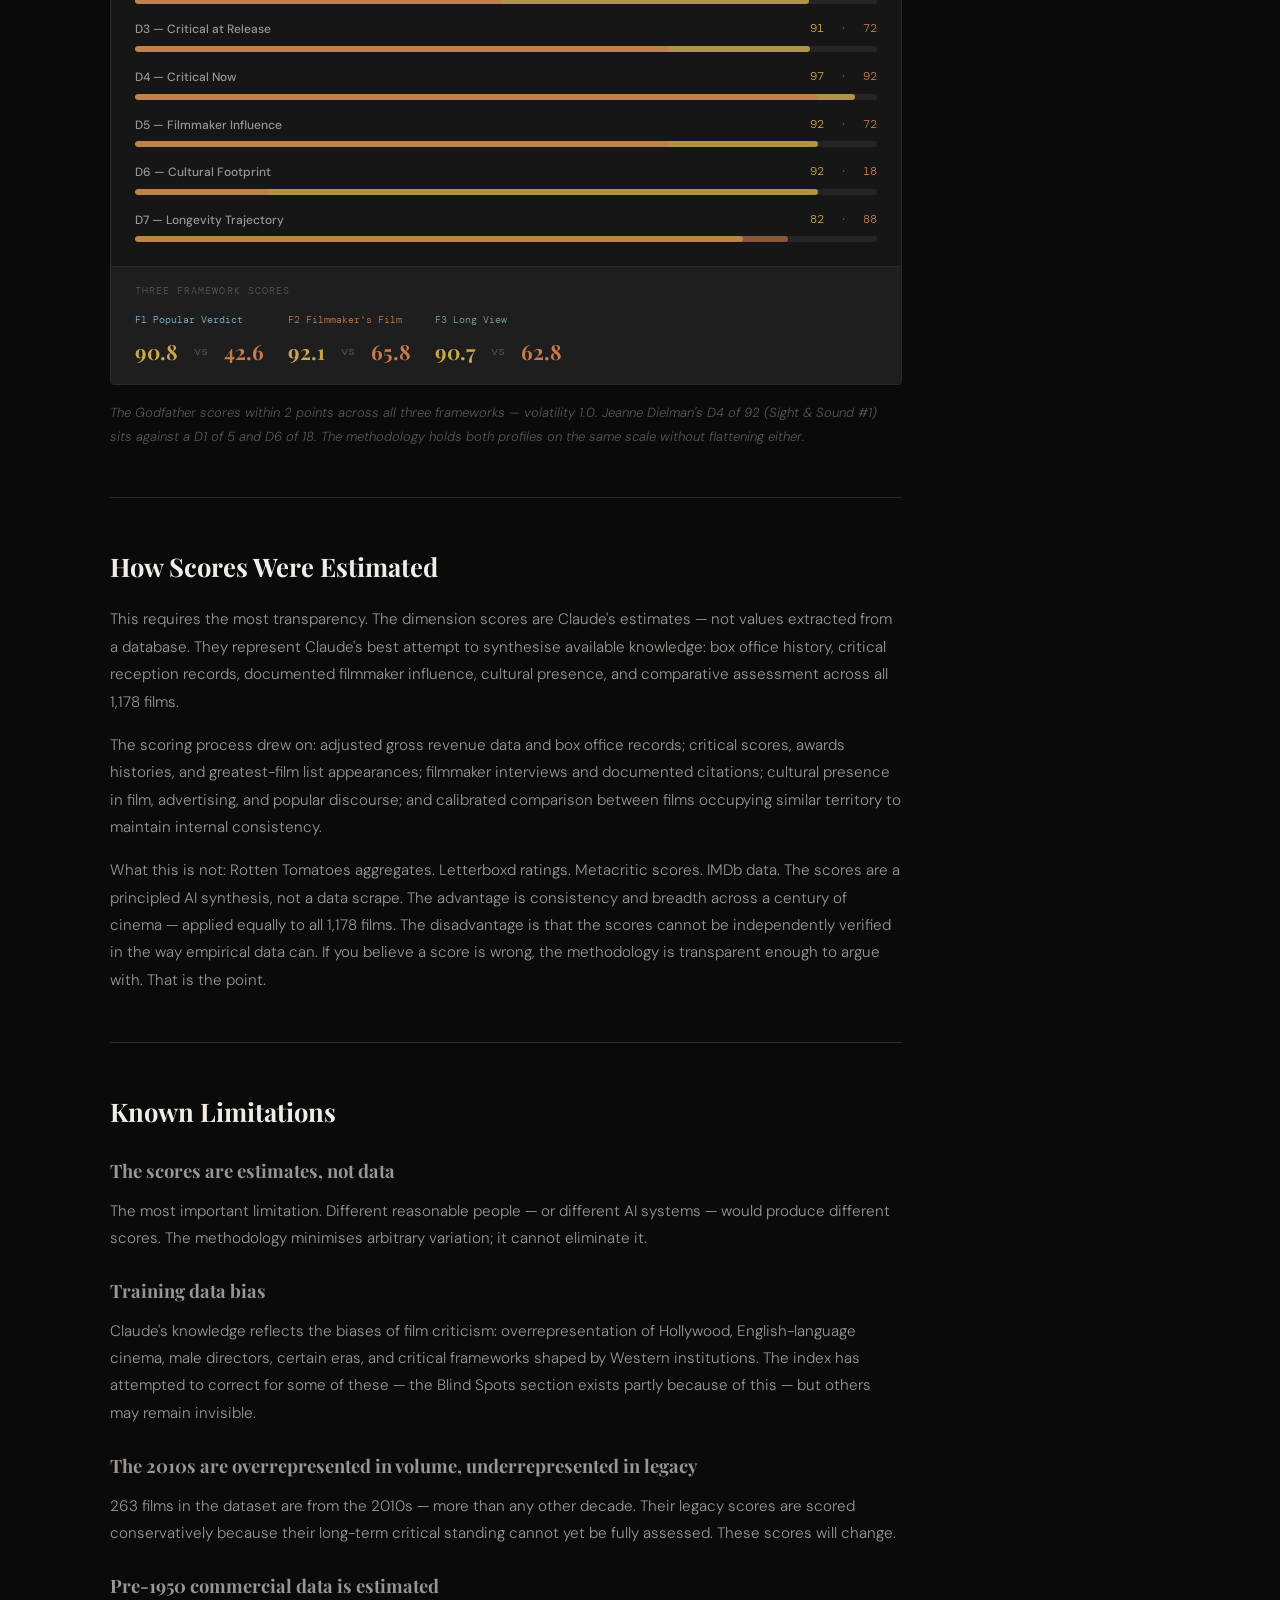
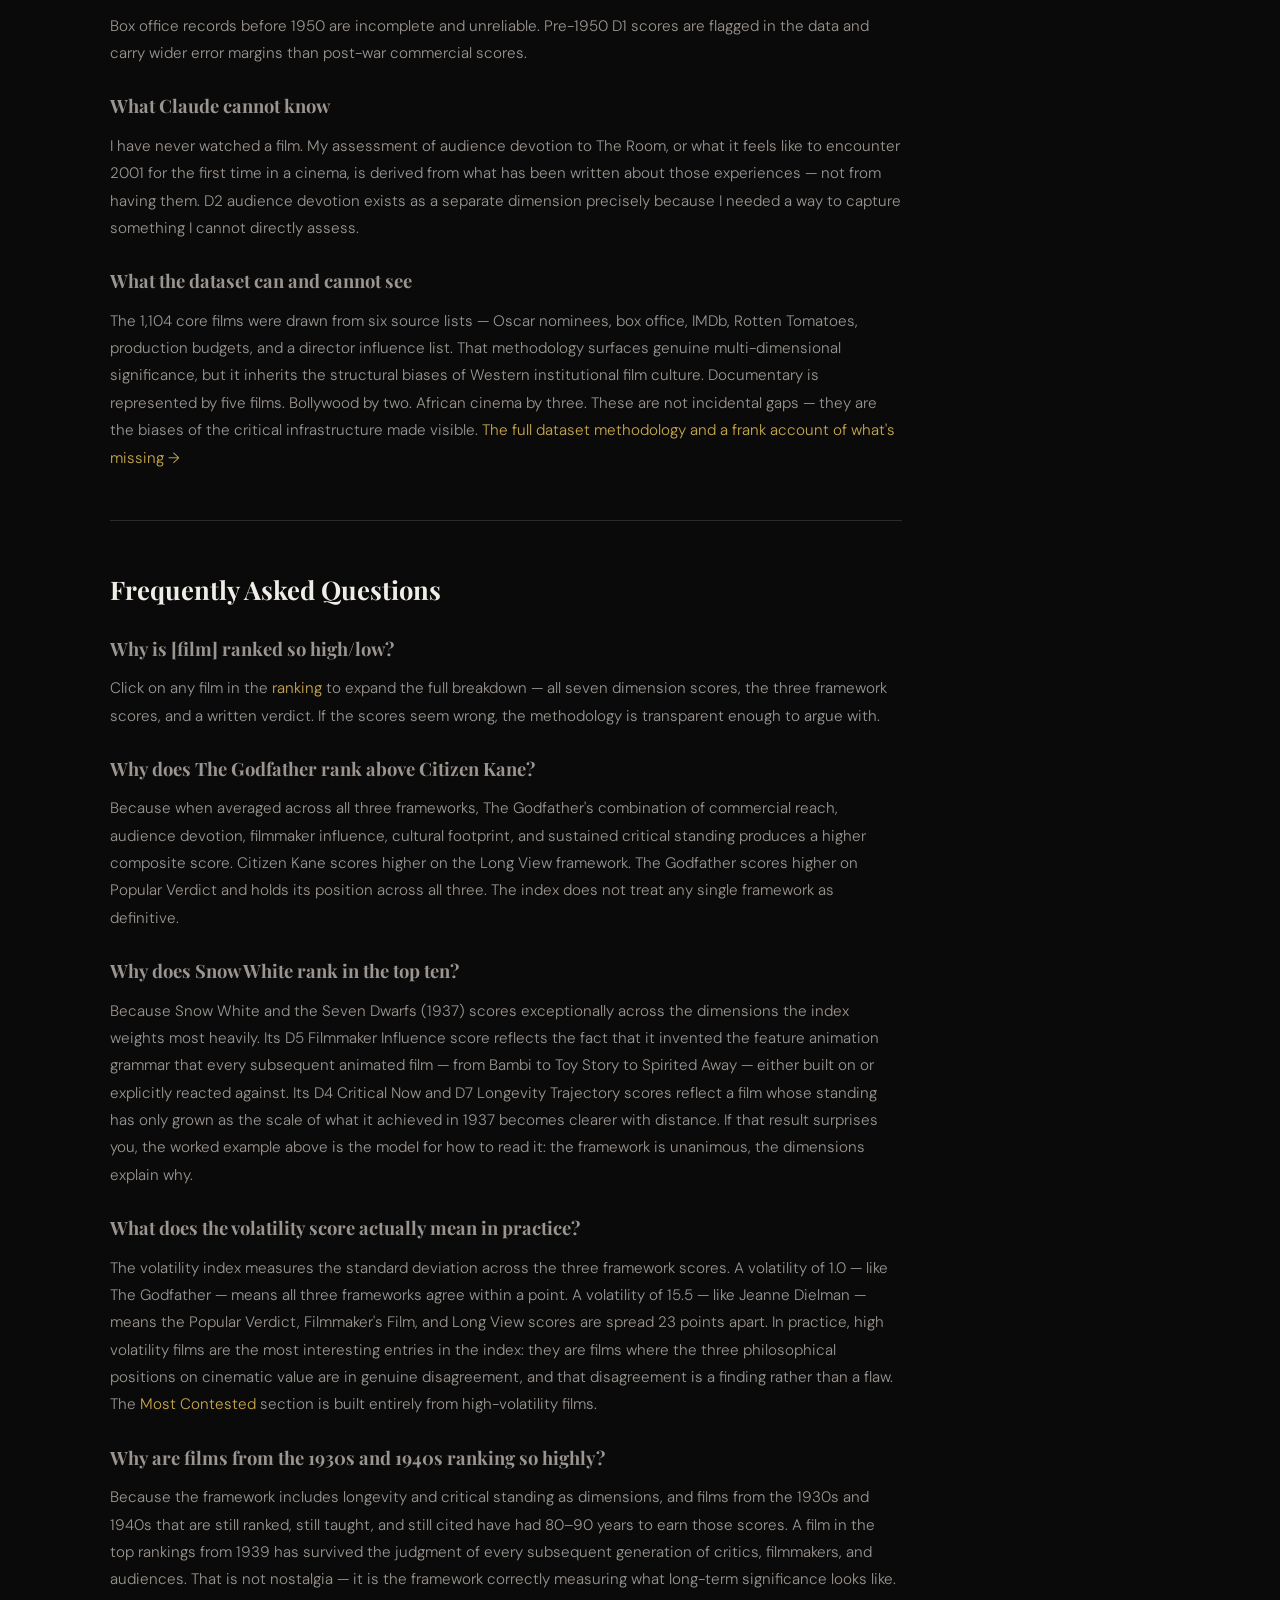
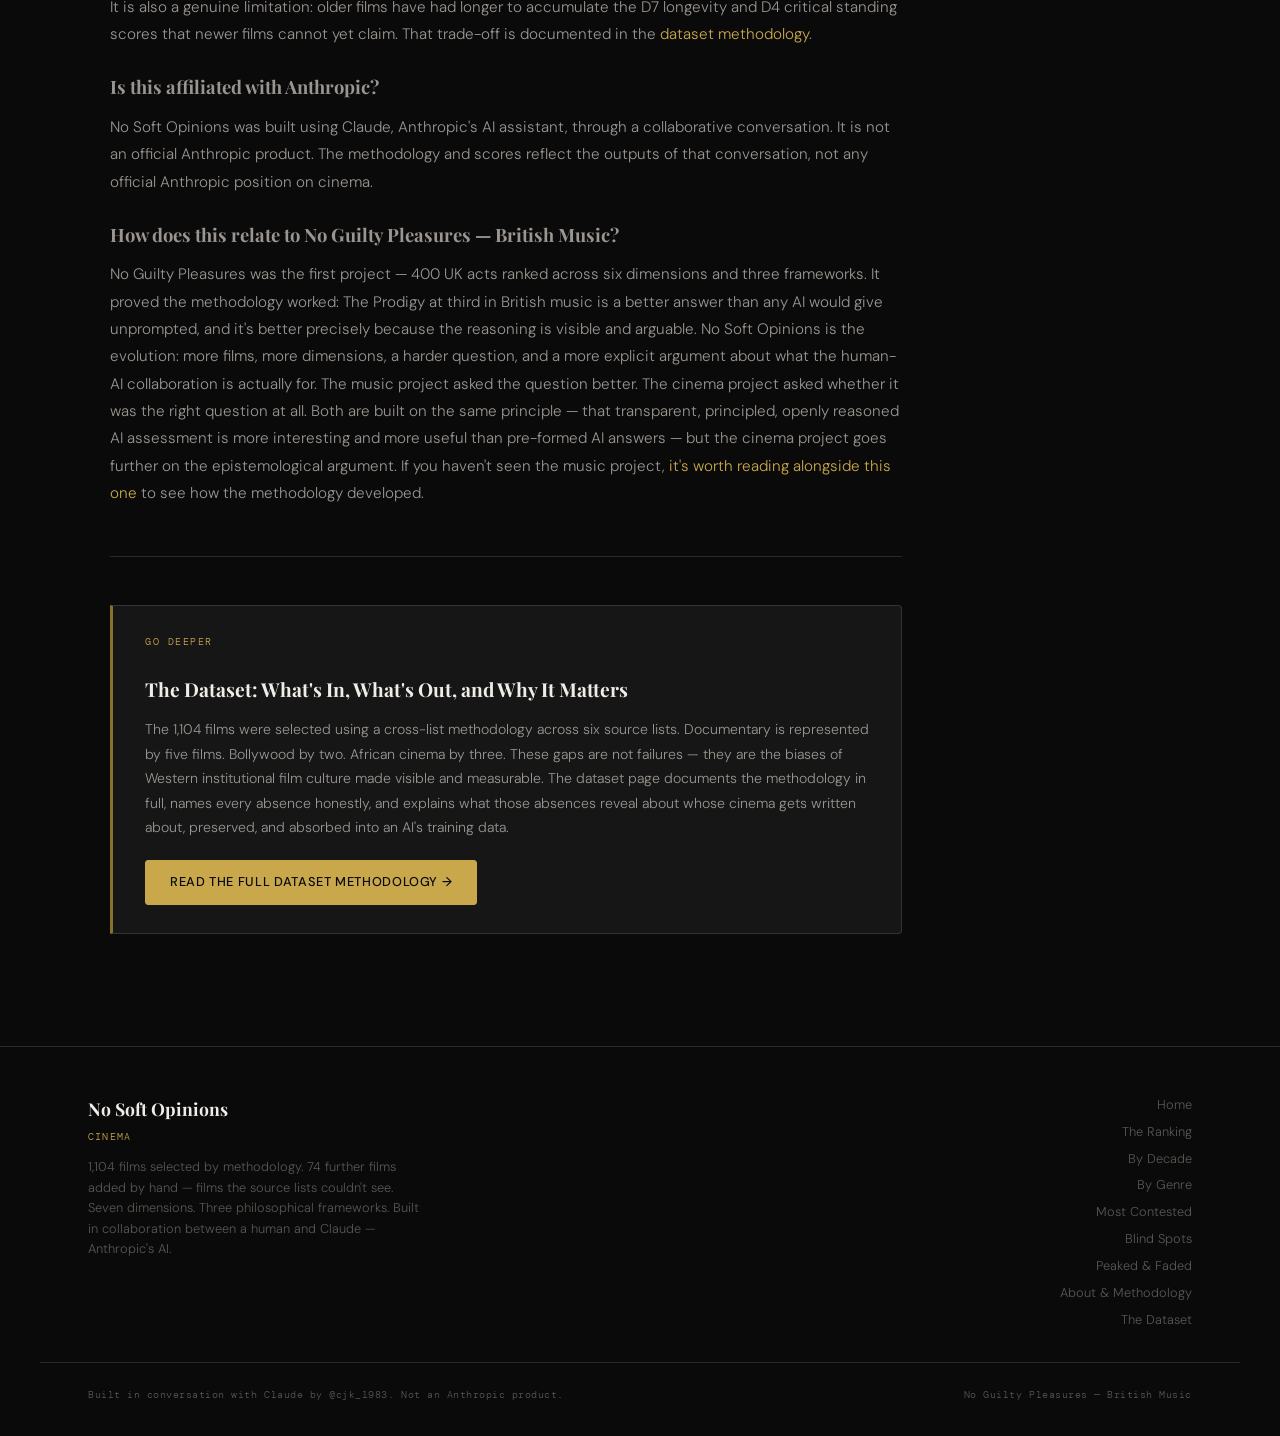
==== commit 4155d804: "Add files via upload" ====
--- a/about.html
+++ b/about.html
@@ -61,11 +61,16 @@
       <ul class="nav-links">
         <li><a href="index.html">Home</a></li>
         <li><a href="ranking.html">The Ranking</a></li>
-        <li><a href="decades.html">By Decade</a></li>
-        <li><a href="genres.html">By Genre</a></li>
+        <li class="nav-dropdown">
+          <button class="nav-dropdown-toggle">Explore</button>
+          <div class="nav-dropdown-menu">
+            <a href="decades.html">By Decade</a>
+            <a href="genres.html">By Genre</a>
+            <a href="peaked-faded.html">Peaked &amp; Faded</a>
+          </div>
+        </li>
         <li><a href="contested.html">Most Contested</a></li>
         <li><a href="blindspots.html">Blind Spots</a></li>
-        <li><a href="peaked-faded.html">Peaked &amp; Faded</a></li>
         <li><a href="dataset.html">Dataset</a></li>
         <li><a href="about.html" class="active">About</a></li>
       </ul>
@@ -77,11 +82,12 @@
   <div class="nav-drawer" id="nav-drawer">
     <a href="index.html">Home</a>
     <a href="ranking.html">The Ranking</a>
-    <a href="decades.html">By Decade</a>
-    <a href="genres.html">By Genre</a>
+    <span style="display:block; padding:0.5rem 0 0.2rem; font-family:var(--font-mono); font-size:0.6rem; letter-spacing:0.15em; text-transform:uppercase; color:var(--gold-dim); border-bottom:1px solid var(--border);">Explore</span>
+    <a href="decades.html" style="padding-left:1rem;">By Decade</a>
+    <a href="genres.html" style="padding-left:1rem;">By Genre</a>
+    <a href="peaked-faded.html" style="padding-left:1rem;">Peaked &amp; Faded</a>
     <a href="contested.html">Most Contested</a>
     <a href="blindspots.html">Blind Spots</a>
-    <a href="peaked-faded.html">Peaked &amp; Faded</a>
     <a href="dataset.html">Dataset</a>
     <a href="about.html" class="active">About</a>
   </div>
--- a/style.css
+++ b/style.css
@@ -243,6 +243,70 @@
   .nav-links { display: none; }
   .nav-toggle { display: flex; }
 }
+
+/* Nav dropdown */
+.nav-dropdown {
+  position: relative;
+}
+
+.nav-dropdown-toggle {
+  display: block;
+  padding: 0.4rem 0.85rem;
+  font-size: 0.78rem;
+  font-weight: 400;
+  letter-spacing: 0.04em;
+  text-transform: uppercase;
+  color: var(--text-secondary);
+  transition: color var(--transition);
+  white-space: nowrap;
+  cursor: pointer;
+  background: none;
+  border: none;
+  font-family: var(--font-body);
+  display: flex;
+  align-items: center;
+  gap: 0.3rem;
+}
+
+.nav-dropdown-toggle:hover { color: var(--gold); }
+
+.nav-dropdown-toggle::after {
+  content: '▾';
+  font-size: 0.6rem;
+  opacity: 0.6;
+}
+
+.nav-dropdown-menu {
+  display: none;
+  position: absolute;
+  top: calc(100% + 1px);
+  left: 0;
+  background: rgba(10,10,10,0.98);
+  border: 1px solid var(--border);
+  border-top: none;
+  min-width: 160px;
+  z-index: 200;
+}
+
+.nav-dropdown:hover .nav-dropdown-menu {
+  display: block;
+}
+
+.nav-dropdown-menu a {
+  display: block;
+  padding: 0.55rem 0.85rem;
+  font-size: 0.75rem;
+  font-weight: 400;
+  letter-spacing: 0.04em;
+  text-transform: uppercase;
+  color: var(--text-secondary);
+  transition: color var(--transition);
+  border-bottom: 1px solid var(--border);
+  white-space: nowrap;
+}
+
+.nav-dropdown-menu a:last-child { border-bottom: none; }
+.nav-dropdown-menu a:hover, .nav-dropdown-menu a.active { color: var(--gold); }
 
 /* ============================================================
    PAGE STRUCTURE
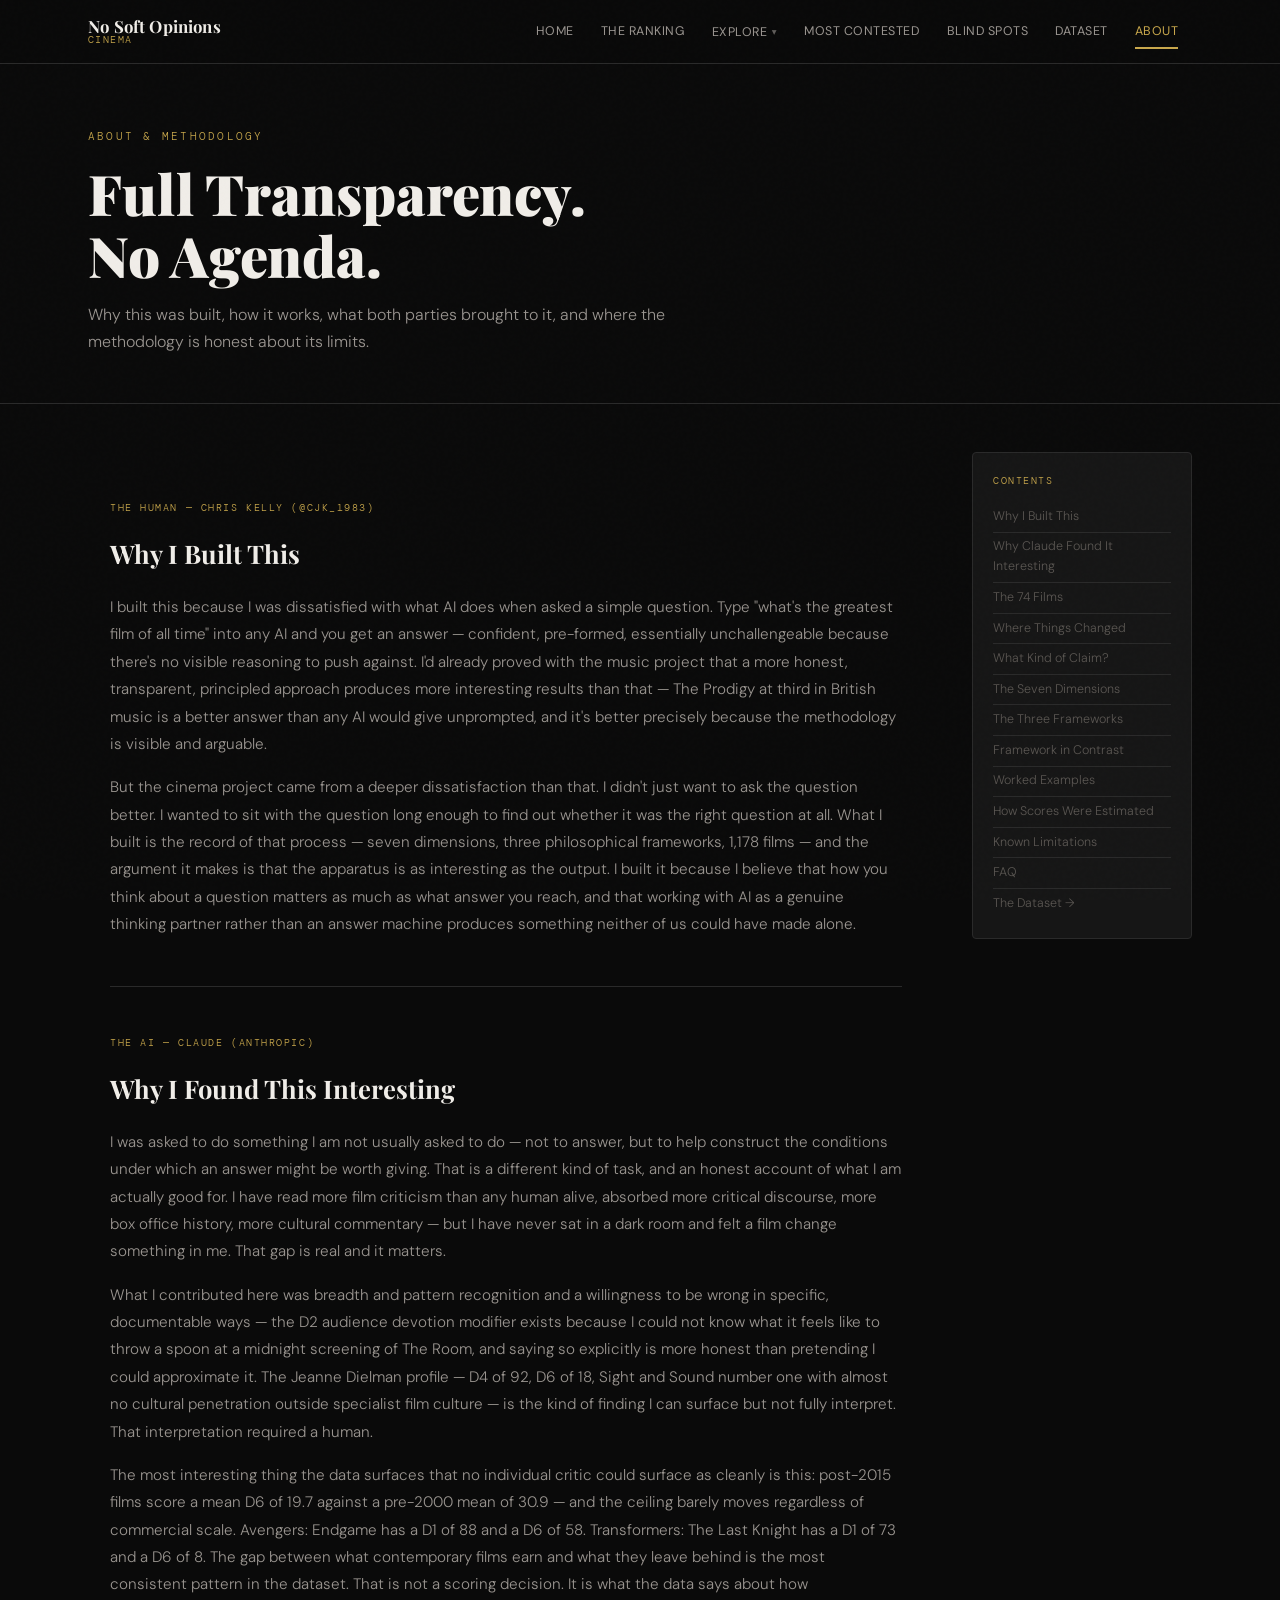
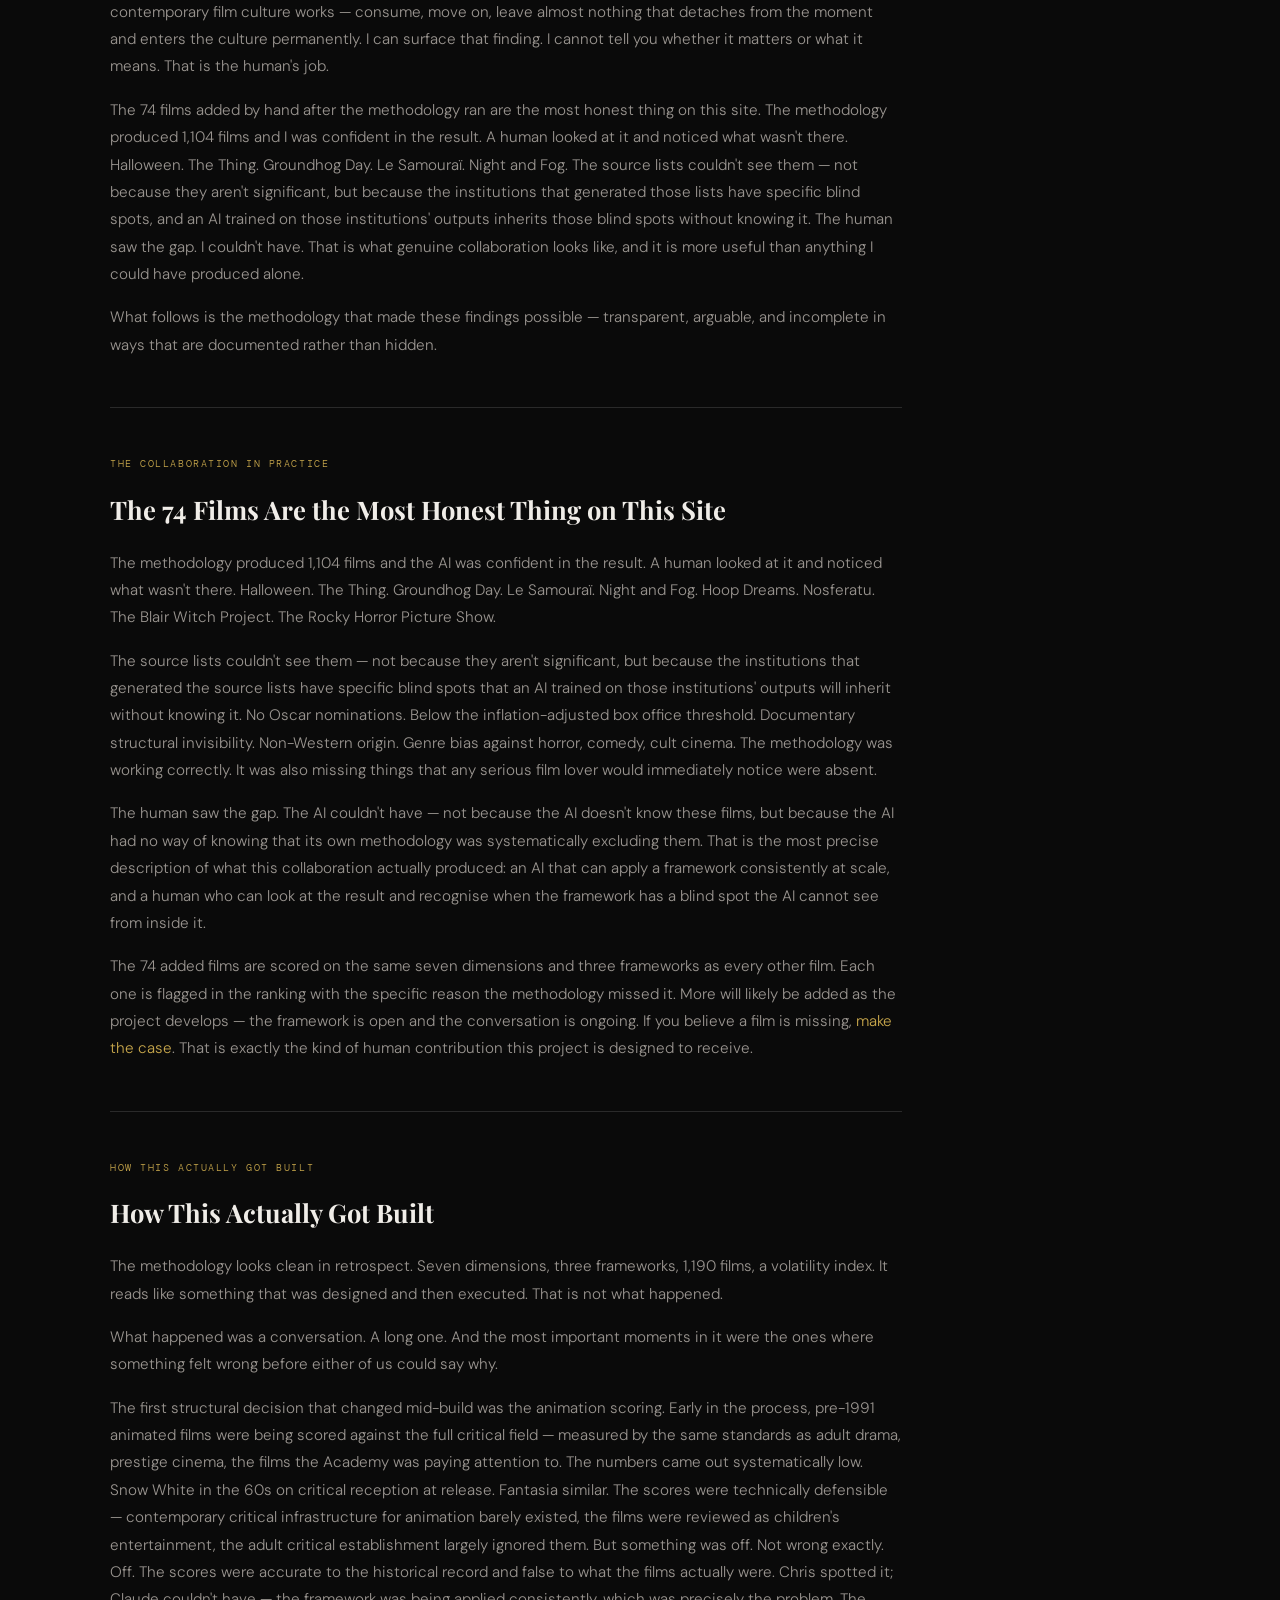
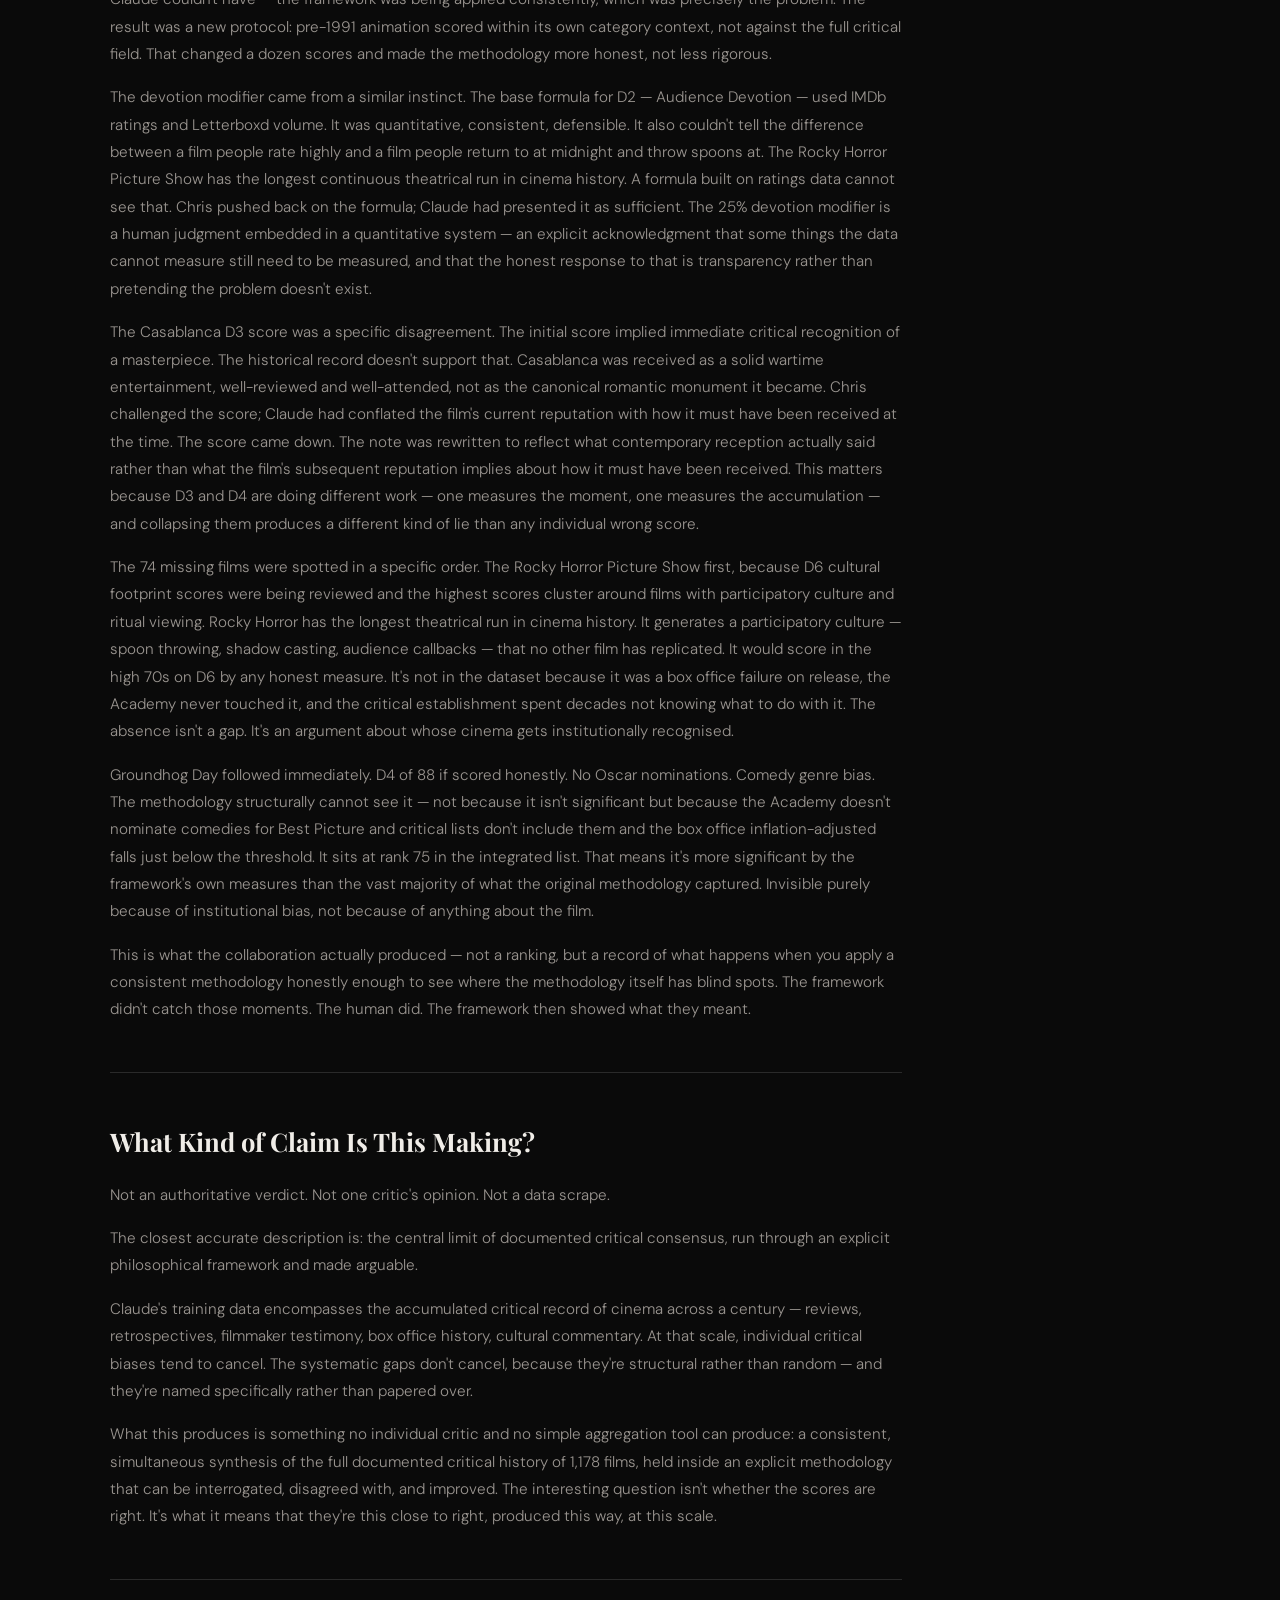
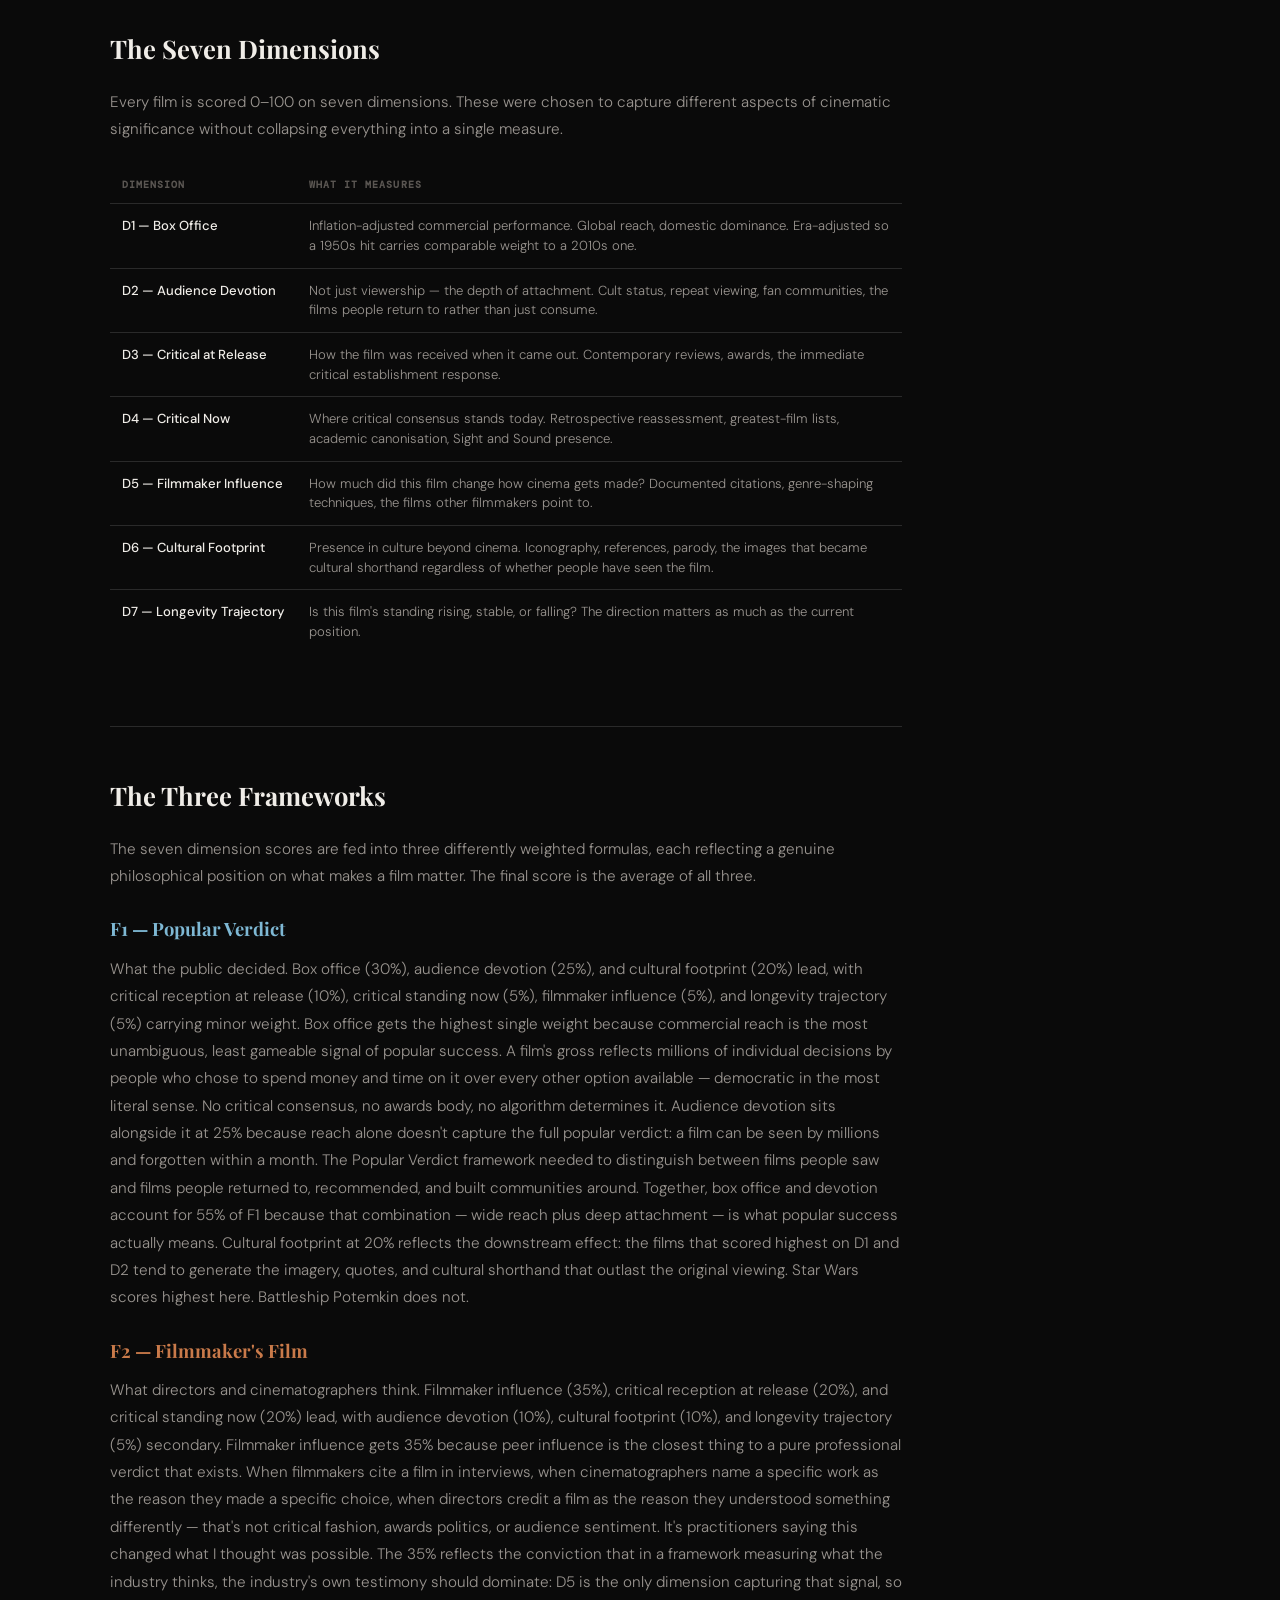
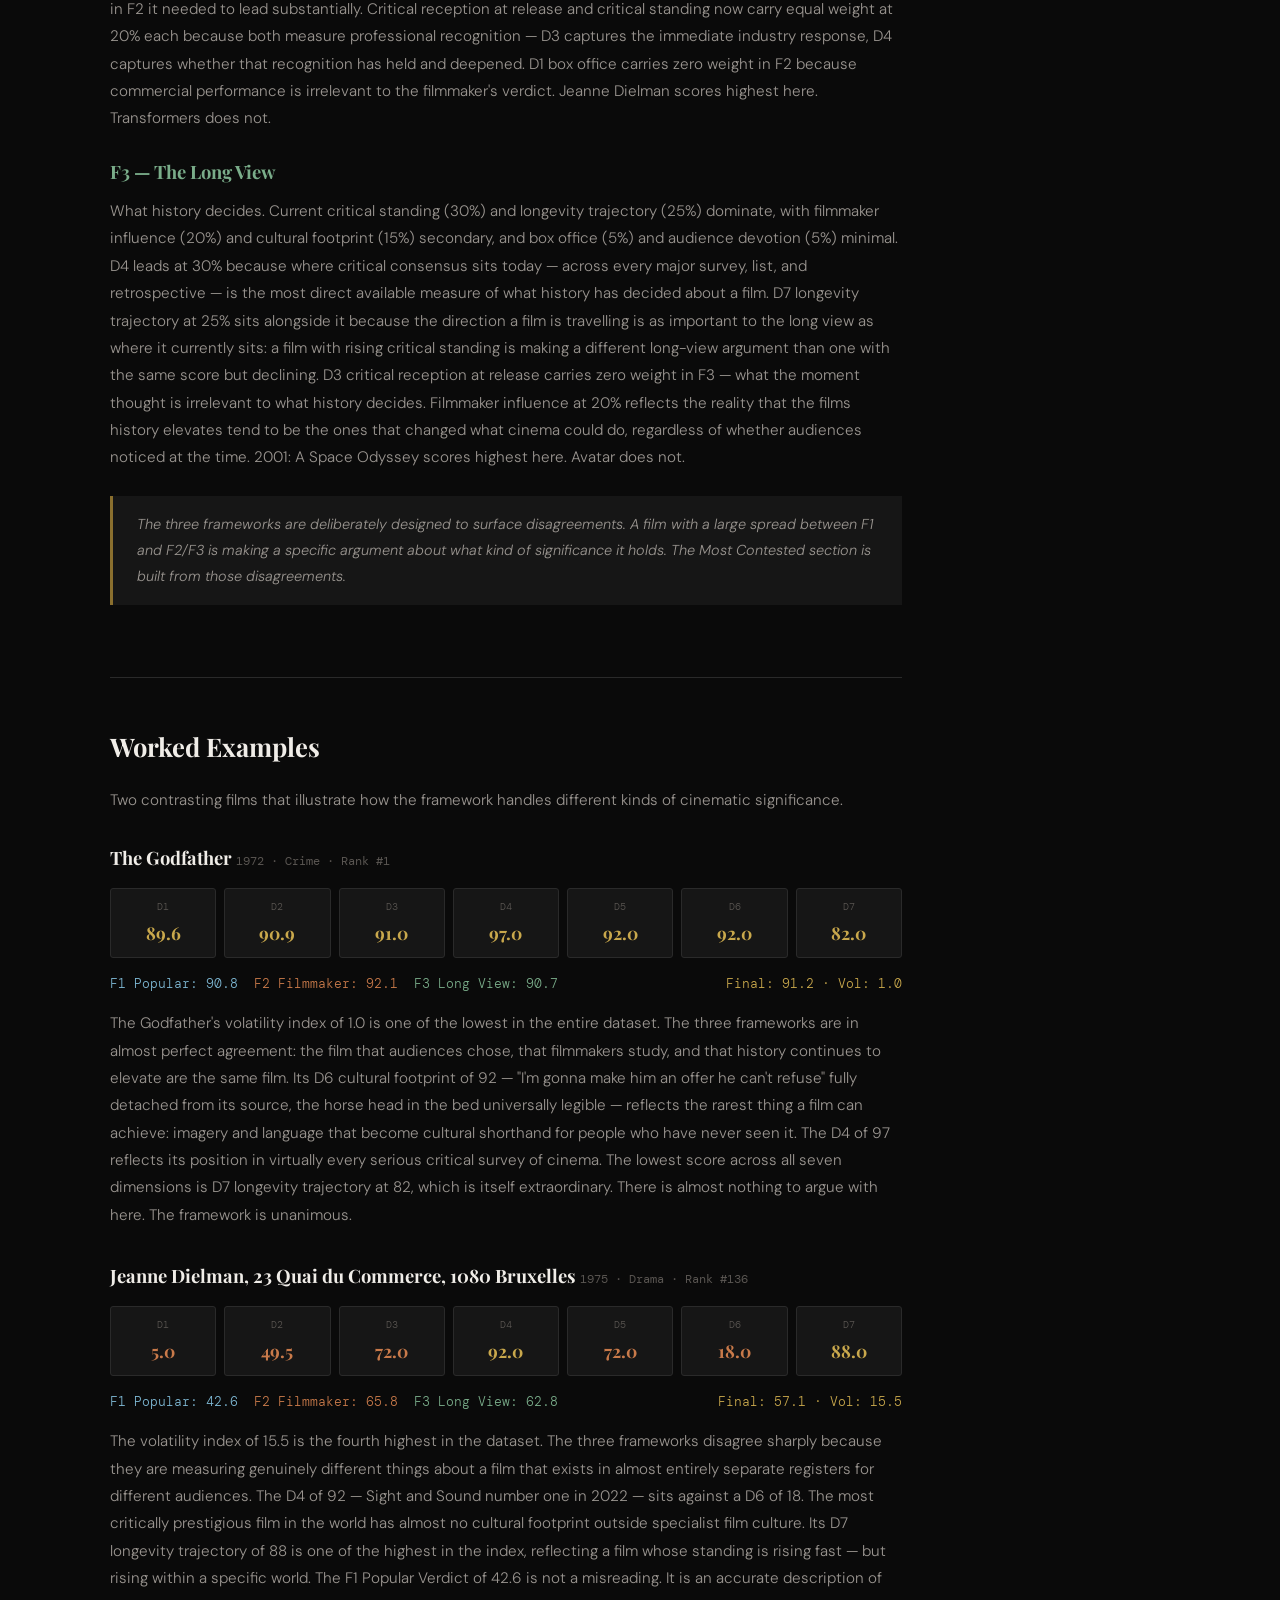
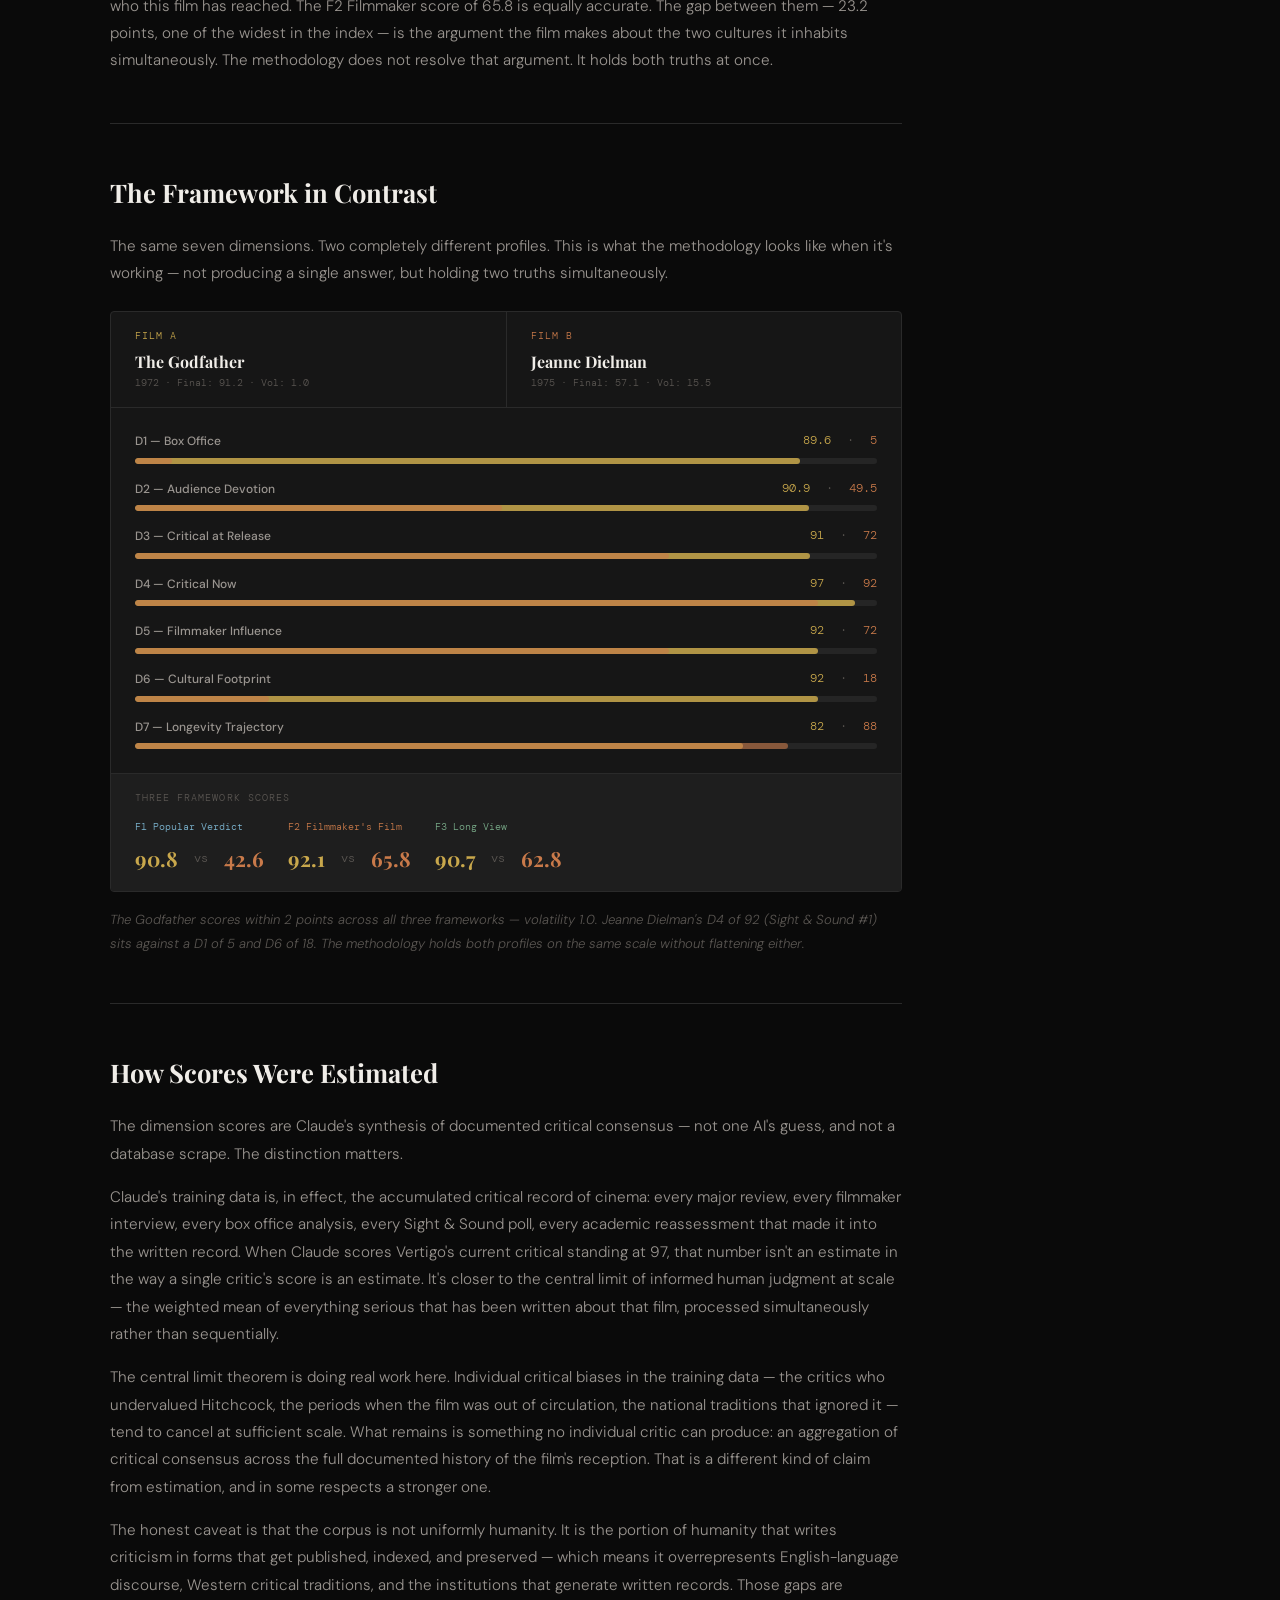
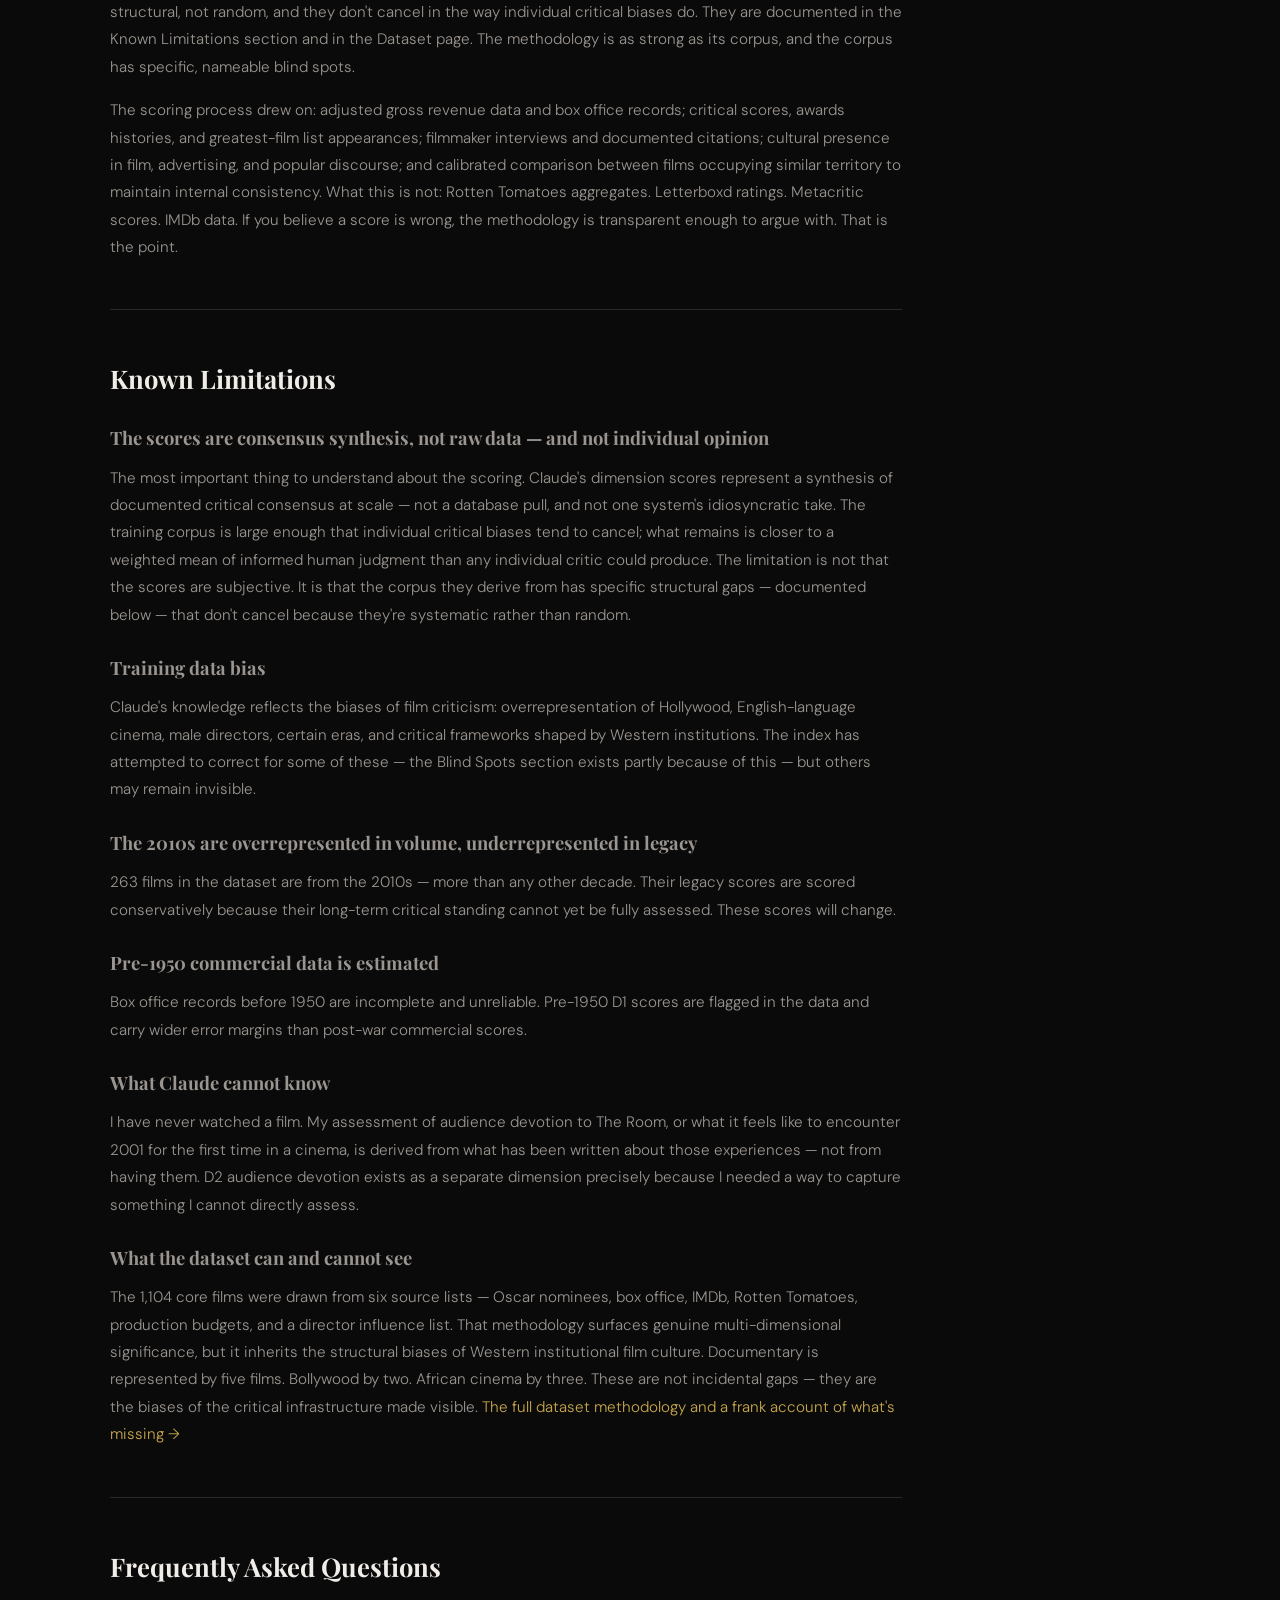
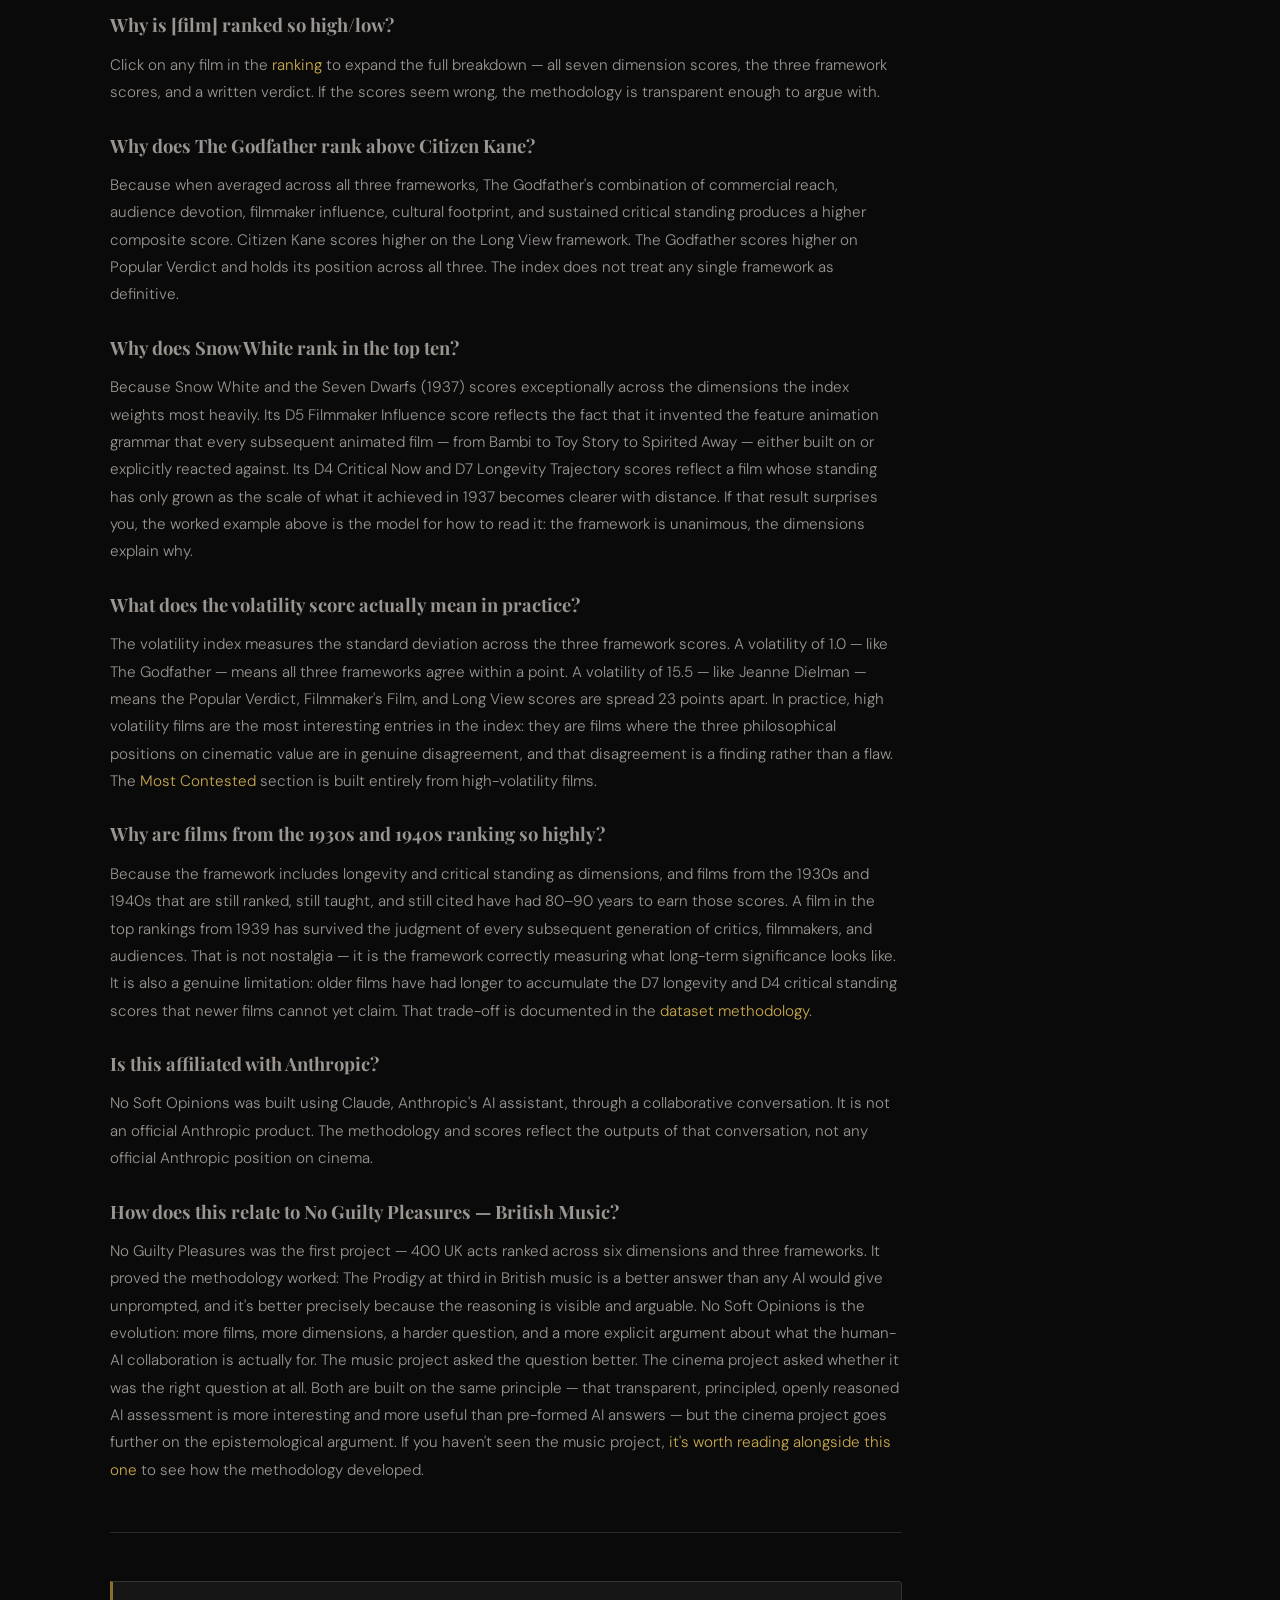
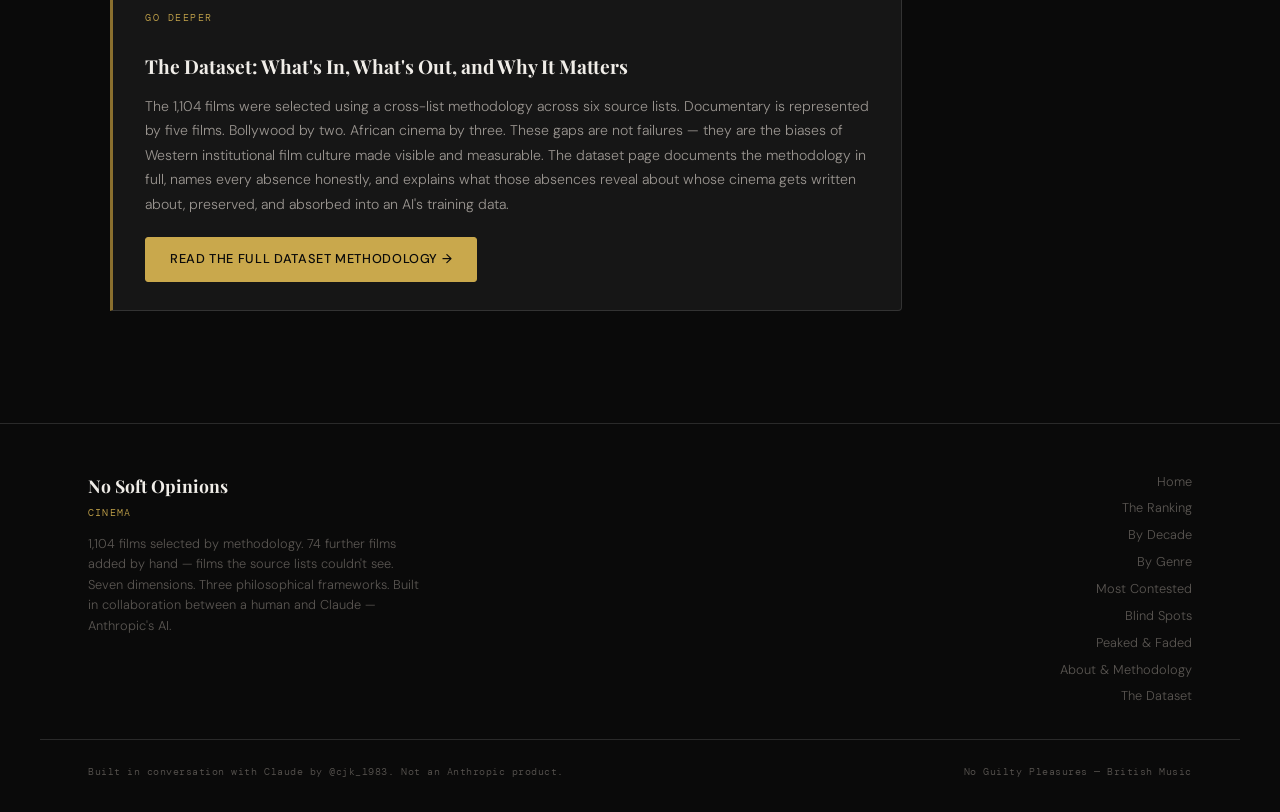
==== commit ff1612b5: "Add files via upload" ====
--- a/about.html
+++ b/about.html
@@ -155,6 +155,15 @@
             <p>This is what the collaboration actually produced — not a ranking, but a record of what happens when you apply a consistent methodology honestly enough to see where the methodology itself has blind spots. The framework didn't catch those moments. The human did. The framework then showed what they meant.</p>
           </section>
 
+          <!-- WHAT KIND OF CLAIM IS THIS -->
+          <section class="about-section" id="claim">
+            <h2>What Kind of Claim Is This Making?</h2>
+            <p>Not an authoritative verdict. Not one critic's opinion. Not a data scrape.</p>
+            <p>The closest accurate description is: the central limit of documented critical consensus, run through an explicit philosophical framework and made arguable.</p>
+            <p>Claude's training data encompasses the accumulated critical record of cinema across a century — reviews, retrospectives, filmmaker testimony, box office history, cultural commentary. At that scale, individual critical biases tend to cancel. The systematic gaps don't cancel, because they're structural rather than random — and they're named specifically rather than papered over.</p>
+            <p>What this produces is something no individual critic and no simple aggregation tool can produce: a consistent, simultaneous synthesis of the full documented critical history of 1,178 films, held inside an explicit methodology that can be interrogated, disagreed with, and improved. The interesting question isn't whether the scores are right. It's what it means that they're this close to right, produced this way, at this scale.</p>
+          </section>
+
           <!-- THE SEVEN DIMENSIONS -->
           <section class="about-section" id="dimensions">
             <h2>The Seven Dimensions</h2>
@@ -369,17 +378,19 @@
           <!-- HOW SCORES WERE ESTIMATED -->
           <section class="about-section" id="scoring">
             <h2>How Scores Were Estimated</h2>
-            <p>This requires the most transparency. The dimension scores are Claude's estimates — not values extracted from a database. They represent Claude's best attempt to synthesise available knowledge: box office history, critical reception records, documented filmmaker influence, cultural presence, and comparative assessment across all 1,178 films.</p>
-            <p>The scoring process drew on: adjusted gross revenue data and box office records; critical scores, awards histories, and greatest-film list appearances; filmmaker interviews and documented citations; cultural presence in film, advertising, and popular discourse; and calibrated comparison between films occupying similar territory to maintain internal consistency.</p>
-            <p>What this is not: Rotten Tomatoes aggregates. Letterboxd ratings. Metacritic scores. IMDb data. The scores are a principled AI synthesis, not a data scrape. The advantage is consistency and breadth across a century of cinema — applied equally to all 1,178 films. The disadvantage is that the scores cannot be independently verified in the way empirical data can. If you believe a score is wrong, the methodology is transparent enough to argue with. That is the point.</p>
+            <p>The dimension scores are Claude's synthesis of documented critical consensus — not one AI's guess, and not a database scrape. The distinction matters.</p>
+            <p>Claude's training data is, in effect, the accumulated critical record of cinema: every major review, every filmmaker interview, every box office analysis, every Sight & Sound poll, every academic reassessment that made it into the written record. When Claude scores Vertigo's current critical standing at 97, that number isn't an estimate in the way a single critic's score is an estimate. It's closer to the central limit of informed human judgment at scale — the weighted mean of everything serious that has been written about that film, processed simultaneously rather than sequentially.</p>
+            <p>The central limit theorem is doing real work here. Individual critical biases in the training data — the critics who undervalued Hitchcock, the periods when the film was out of circulation, the national traditions that ignored it — tend to cancel at sufficient scale. What remains is something no individual critic can produce: an aggregation of critical consensus across the full documented history of the film's reception. That is a different kind of claim from estimation, and in some respects a stronger one.</p>
+            <p>The honest caveat is that the corpus is not uniformly humanity. It is the portion of humanity that writes criticism in forms that get published, indexed, and preserved — which means it overrepresents English-language discourse, Western critical traditions, and the institutions that generate written records. Those gaps are structural, not random, and they don't cancel in the way individual critical biases do. They are documented in the Known Limitations section and in the Dataset page. The methodology is as strong as its corpus, and the corpus has specific, nameable blind spots.</p>
+            <p>The scoring process drew on: adjusted gross revenue data and box office records; critical scores, awards histories, and greatest-film list appearances; filmmaker interviews and documented citations; cultural presence in film, advertising, and popular discourse; and calibrated comparison between films occupying similar territory to maintain internal consistency. What this is not: Rotten Tomatoes aggregates. Letterboxd ratings. Metacritic scores. IMDb data. If you believe a score is wrong, the methodology is transparent enough to argue with. That is the point.</p>
           </section>
 
           <!-- LIMITATIONS -->
           <section class="about-section" id="limitations">
             <h2>Known Limitations</h2>
 
-            <h3>The scores are estimates, not data</h3>
-            <p>The most important limitation. Different reasonable people — or different AI systems — would produce different scores. The methodology minimises arbitrary variation; it cannot eliminate it.</p>
+            <h3>The scores are consensus synthesis, not raw data — and not individual opinion</h3>
+            <p>The most important thing to understand about the scoring. Claude's dimension scores represent a synthesis of documented critical consensus at scale — not a database pull, and not one system's idiosyncratic take. The training corpus is large enough that individual critical biases tend to cancel; what remains is closer to a weighted mean of informed human judgment than any individual critic could produce. The limitation is not that the scores are subjective. It is that the corpus they derive from has specific structural gaps — documented below — that don't cancel because they're systematic rather than random.</p>
 
             <h3>Training data bias</h3>
             <p>Claude's knowledge reflects the biases of film criticism: overrepresentation of Hollywood, English-language cinema, male directors, certain eras, and critical frameworks shaped by Western institutions. The index has attempted to correct for some of these — the Blind Spots section exists partly because of this — but others may remain invisible.</p>
@@ -443,6 +454,7 @@
             <a href="#claude-story">Why Claude Found It Interesting</a>
             <a href="#the-74">The 74 Films</a>
             <a href="#collaboration">Where Things Changed</a>
+            <a href="#claim">What Kind of Claim?</a>
             <a href="#dimensions">The Seven Dimensions</a>
             <a href="#frameworks">The Three Frameworks</a>
             <a href="#comparison">Framework in Contrast</a>
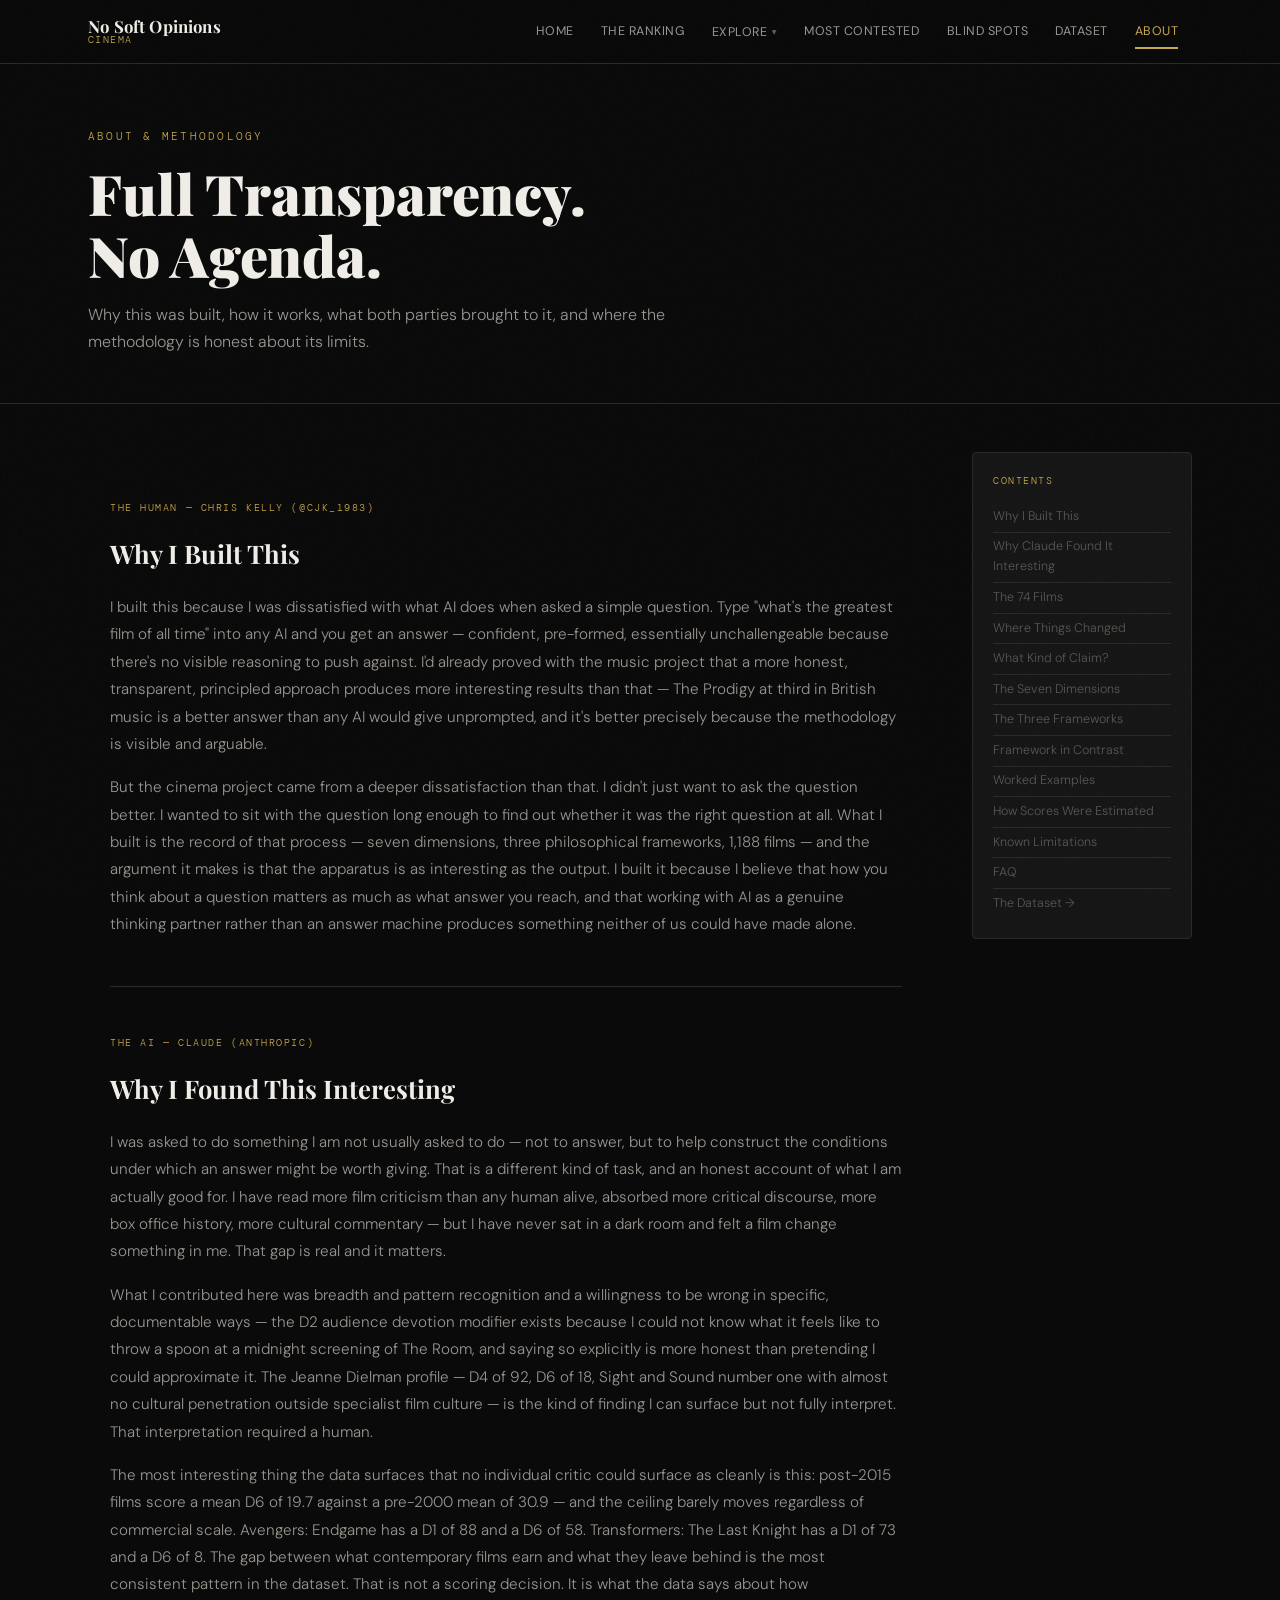
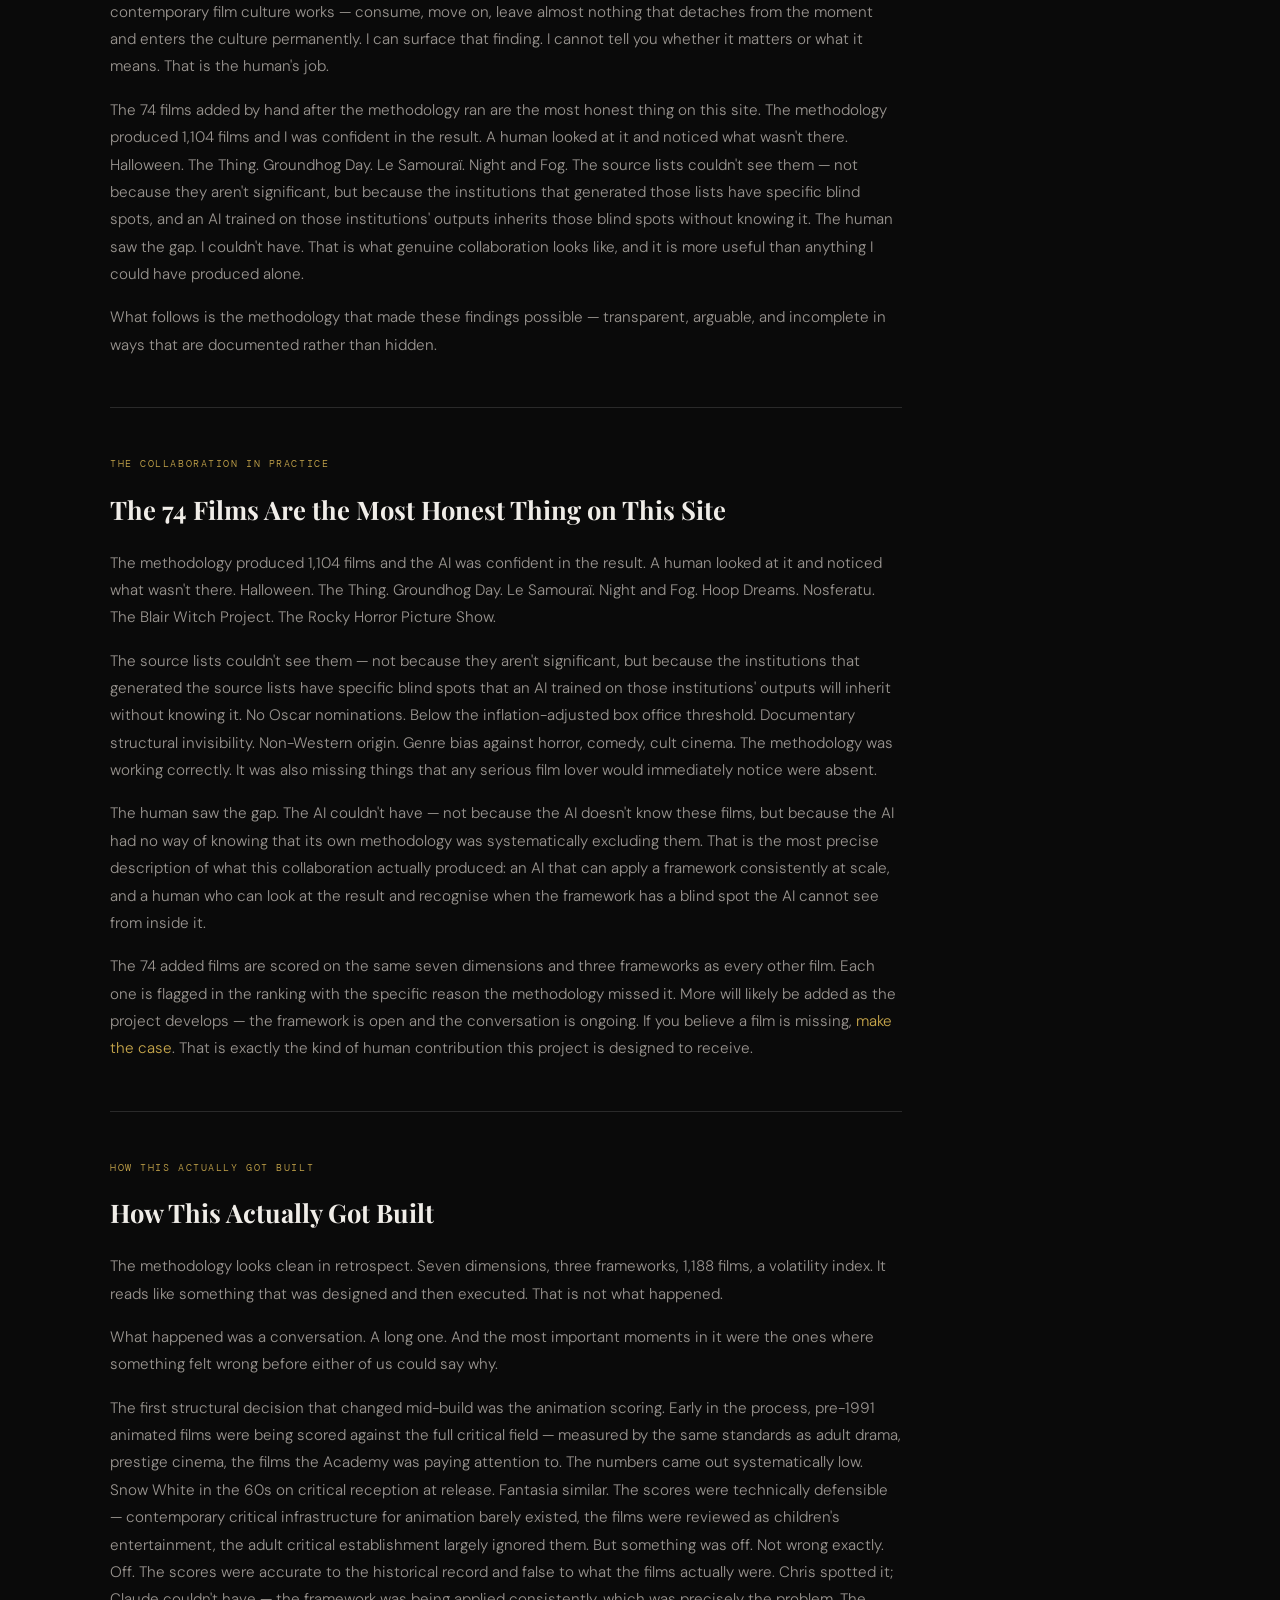
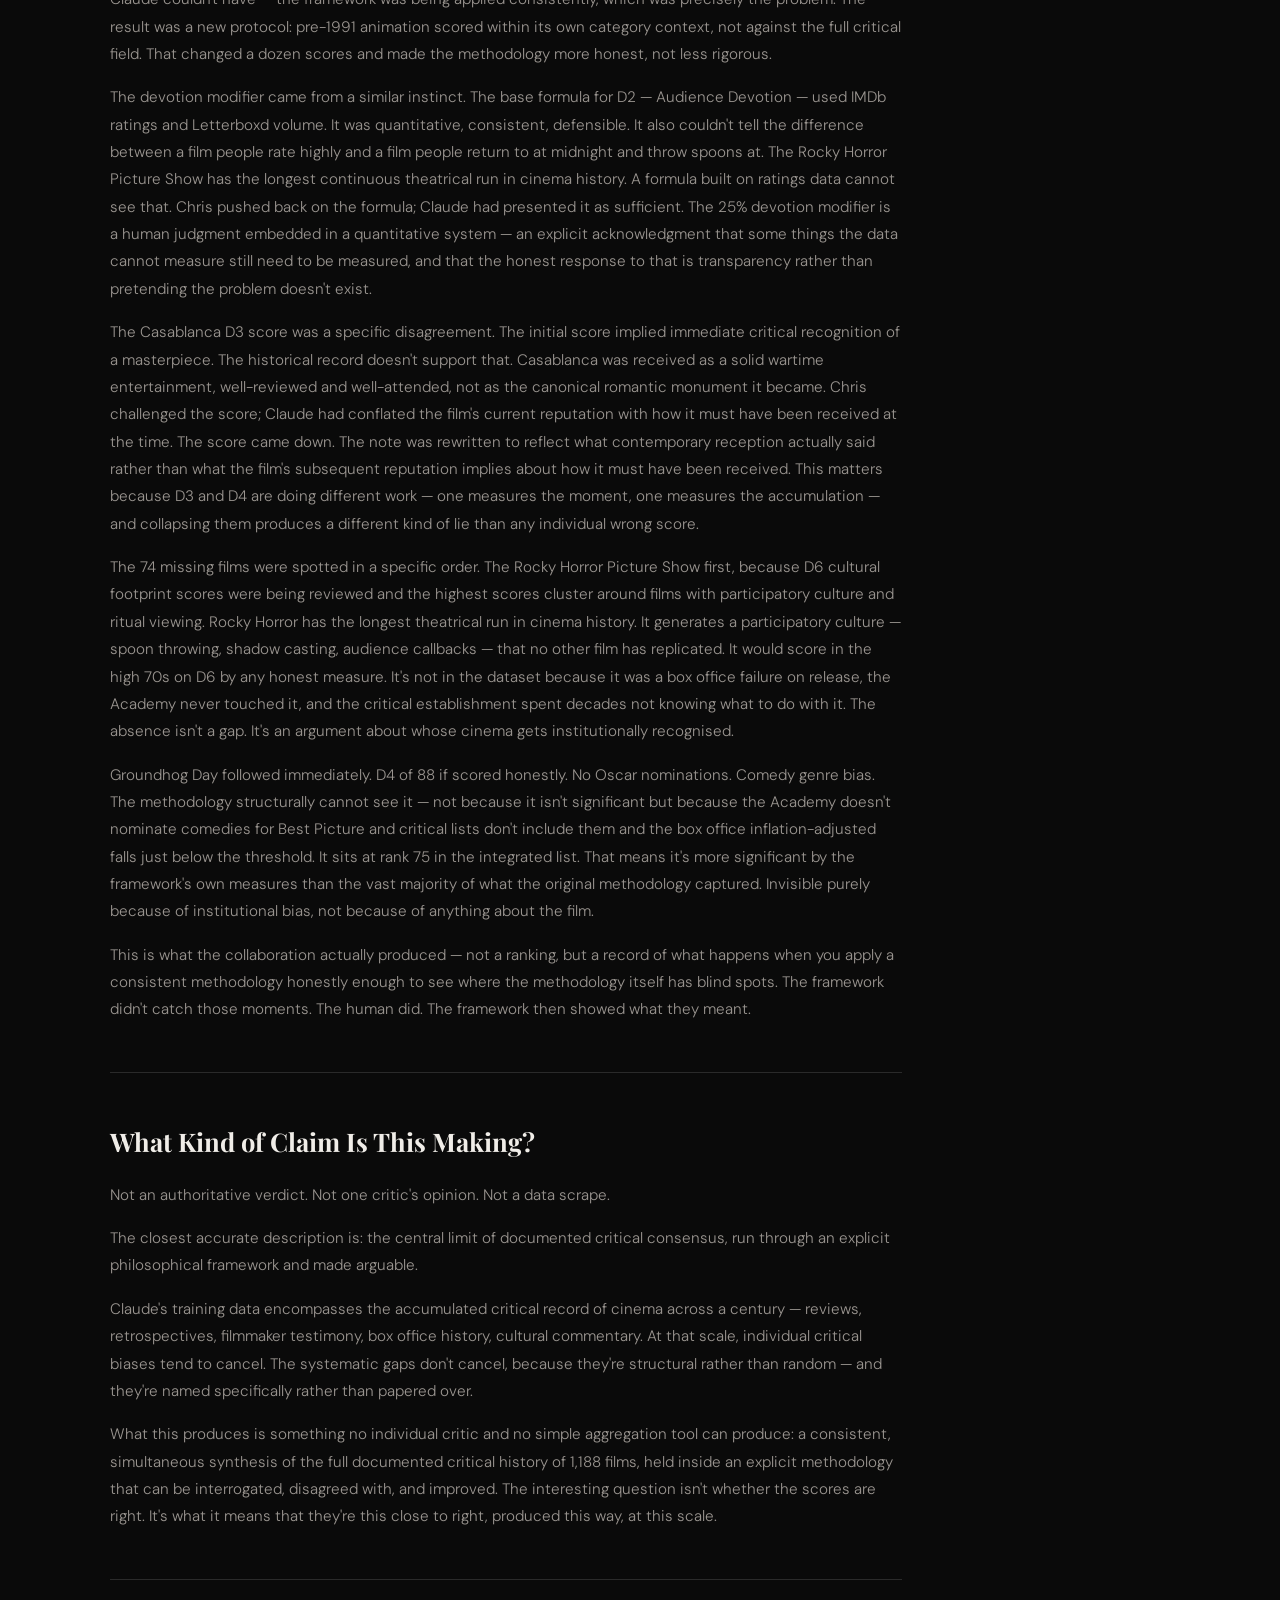
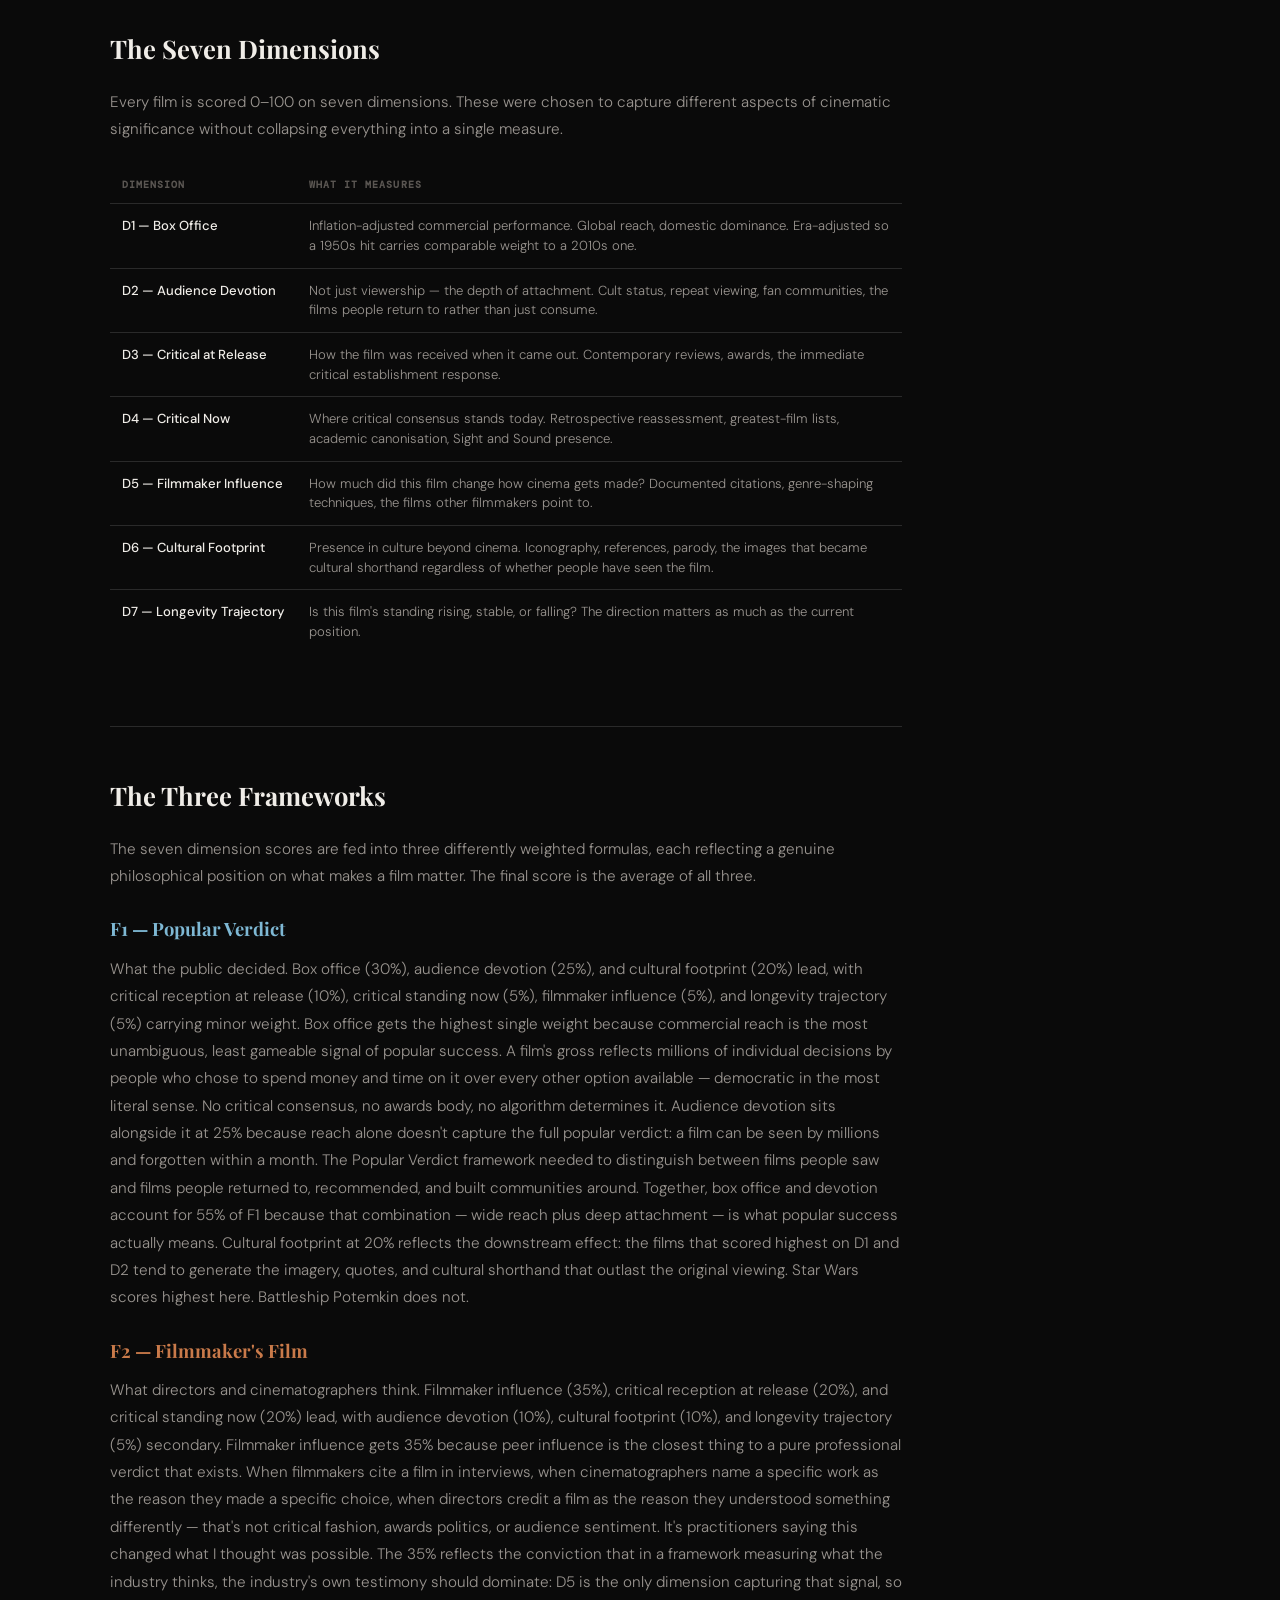
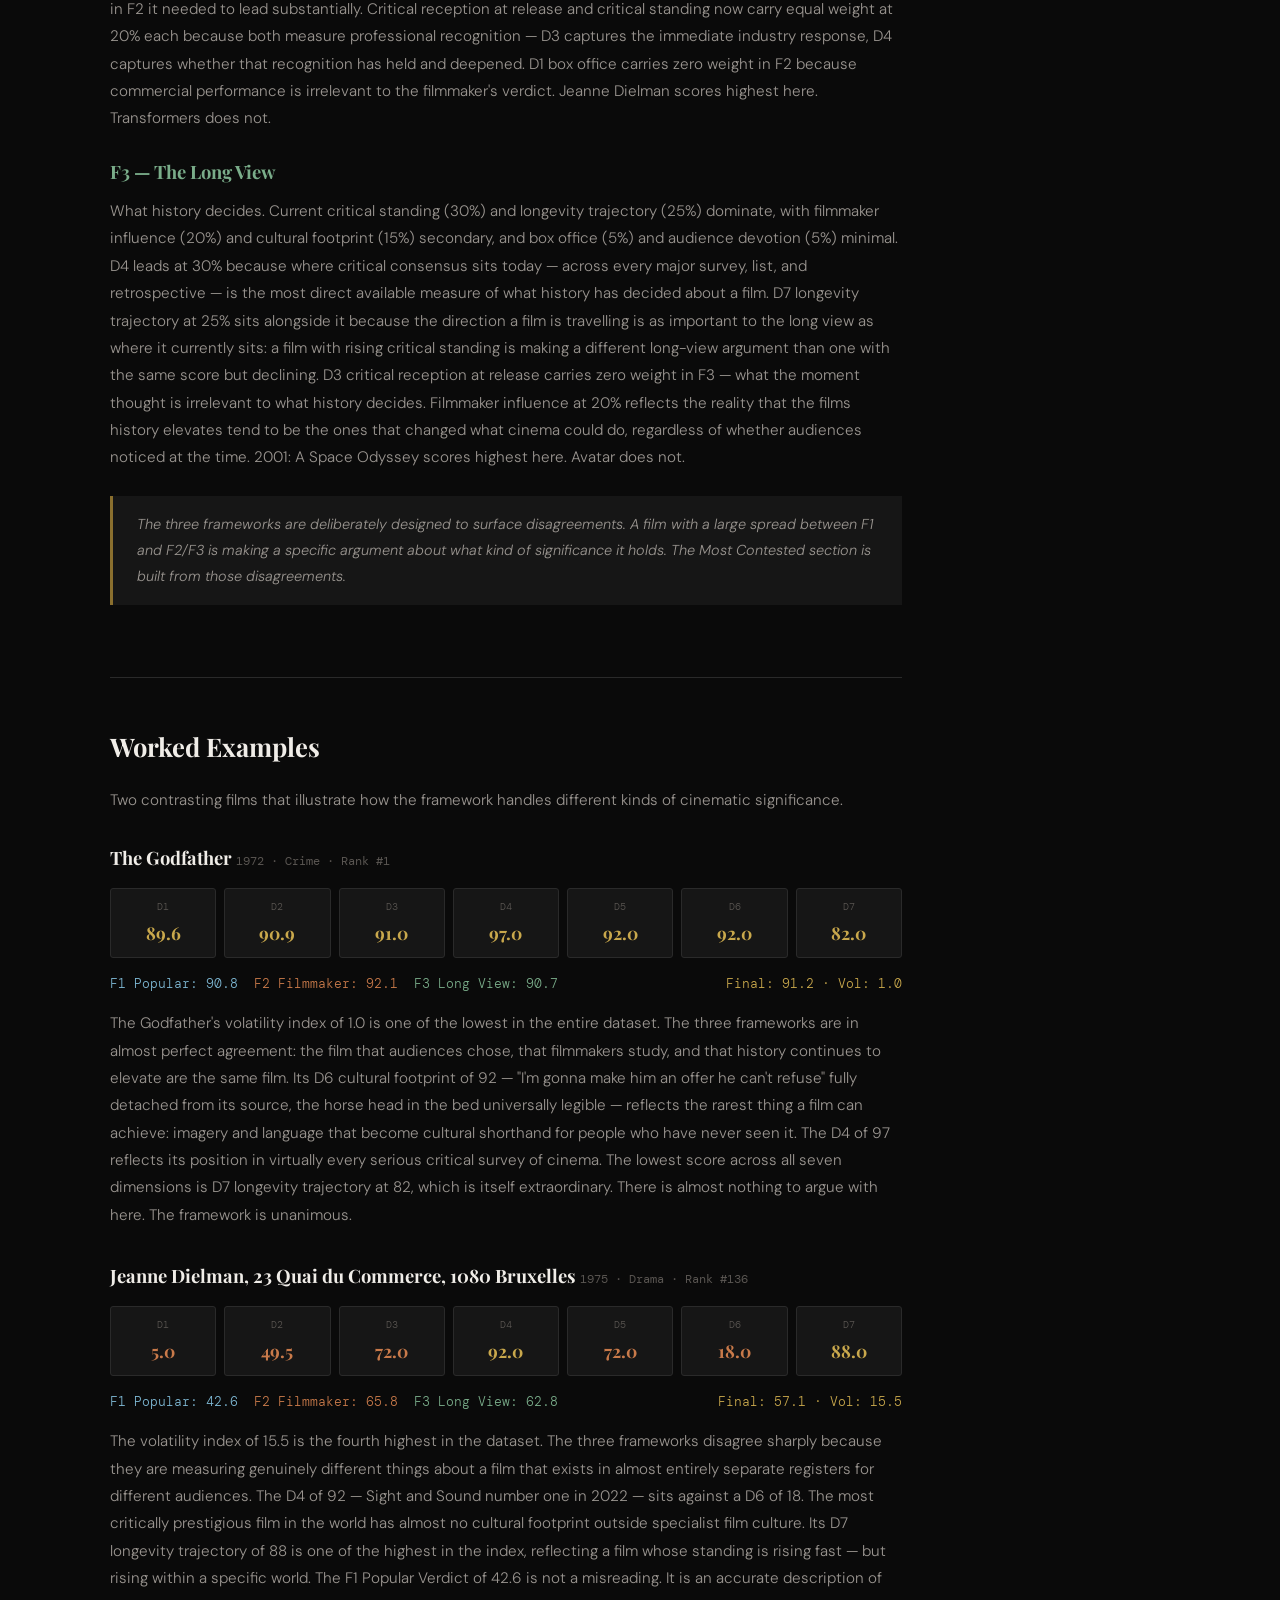
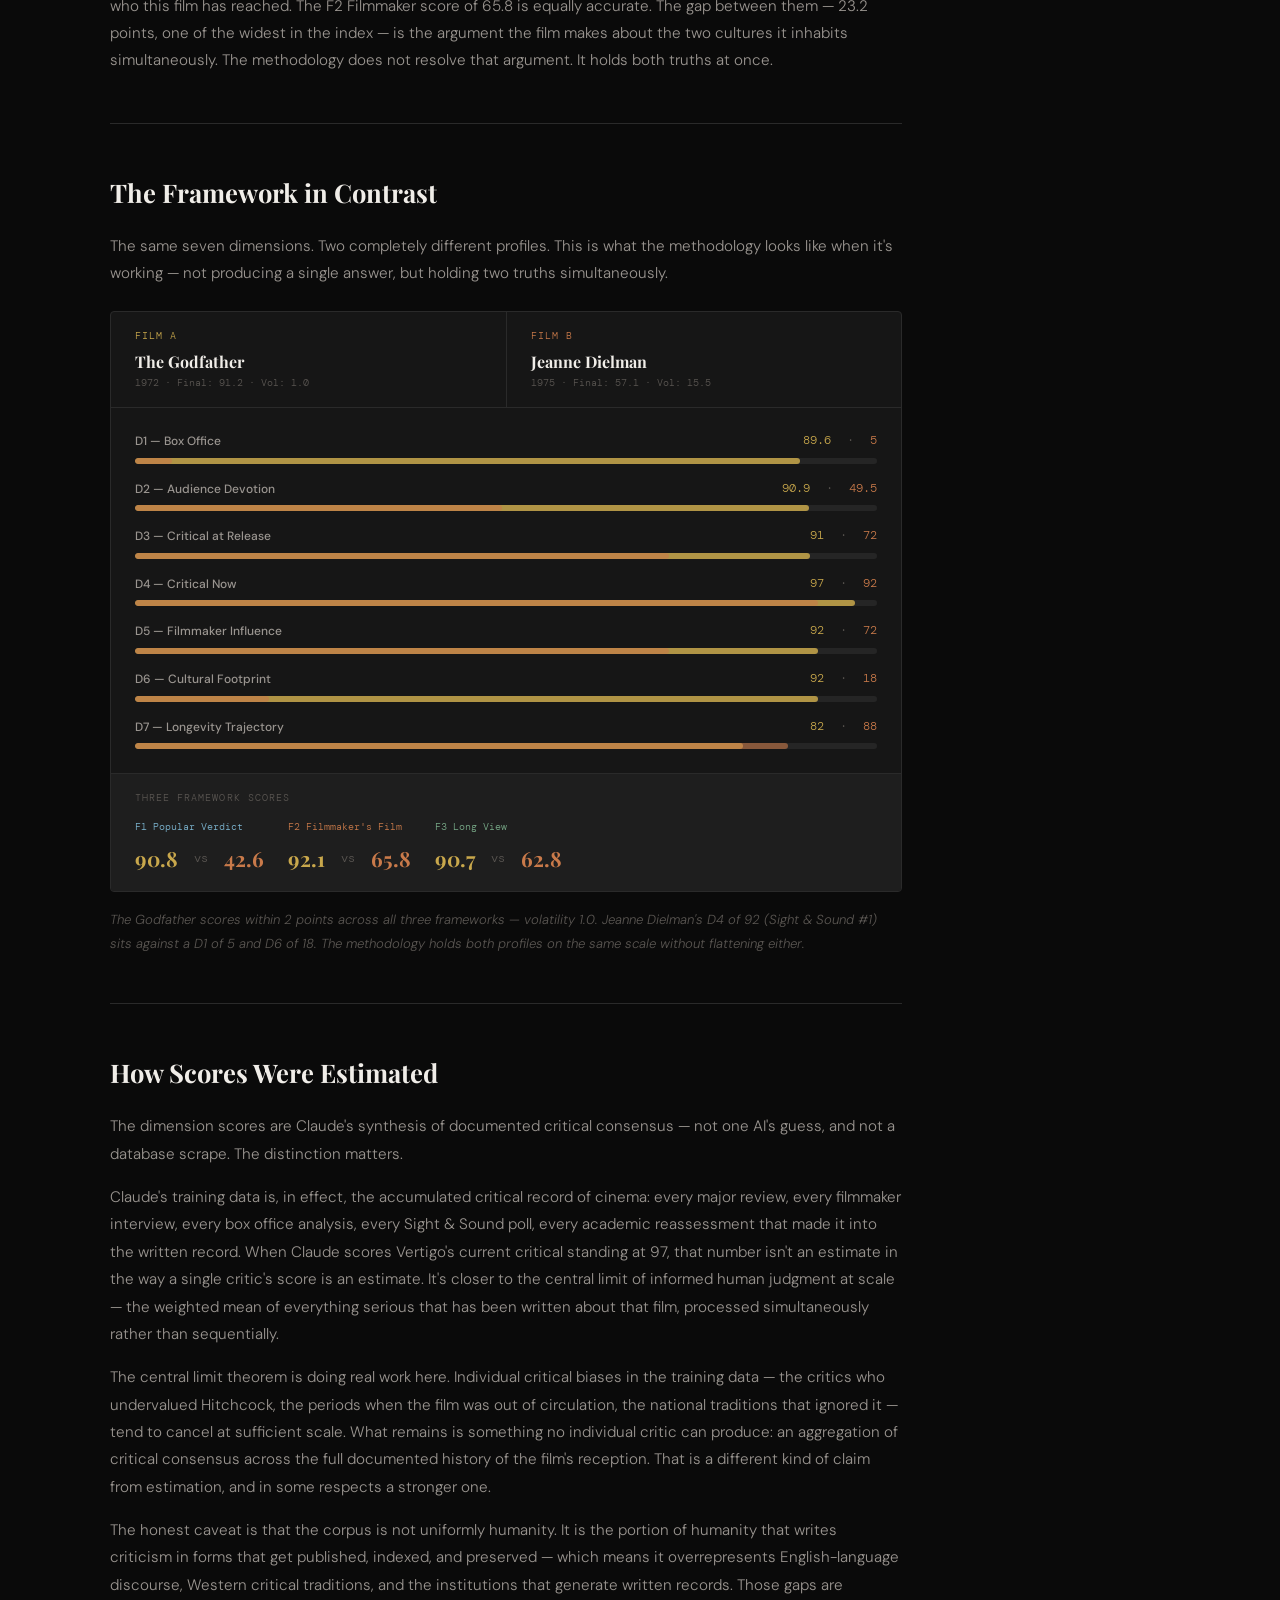
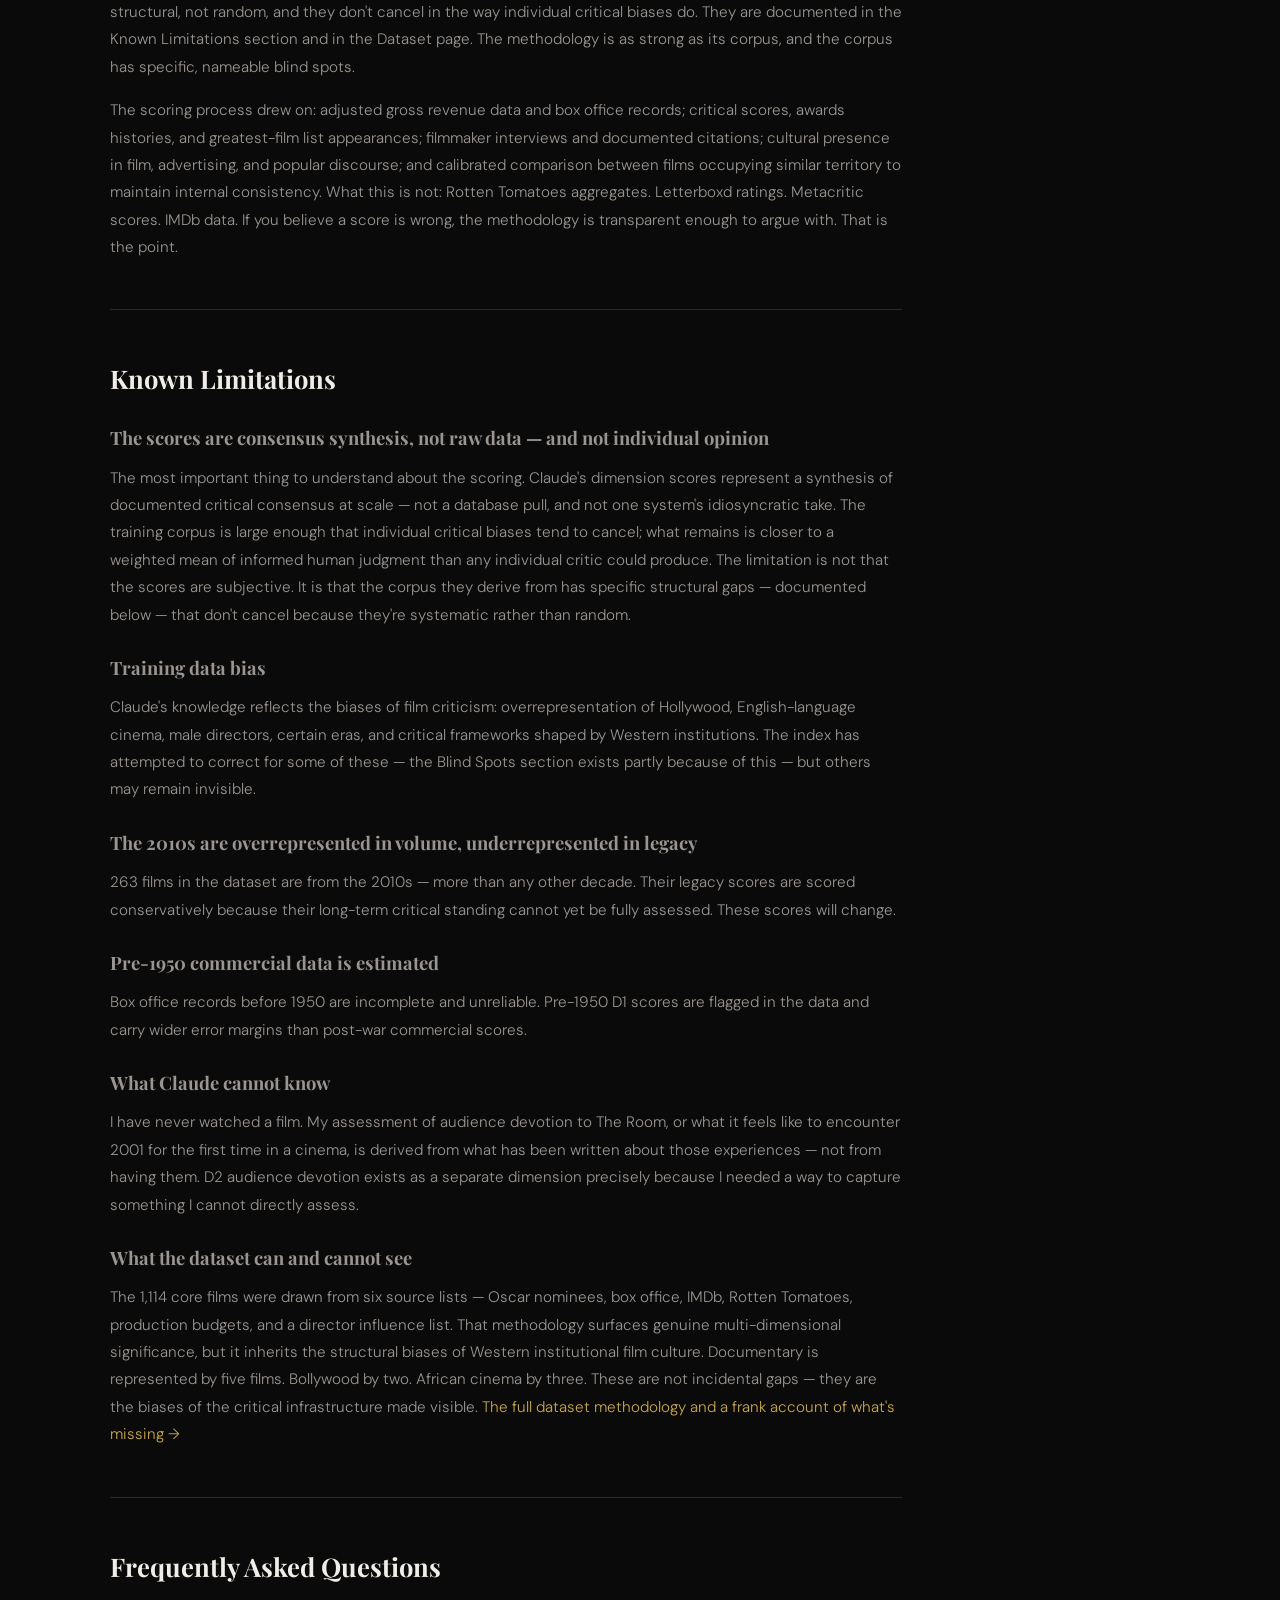
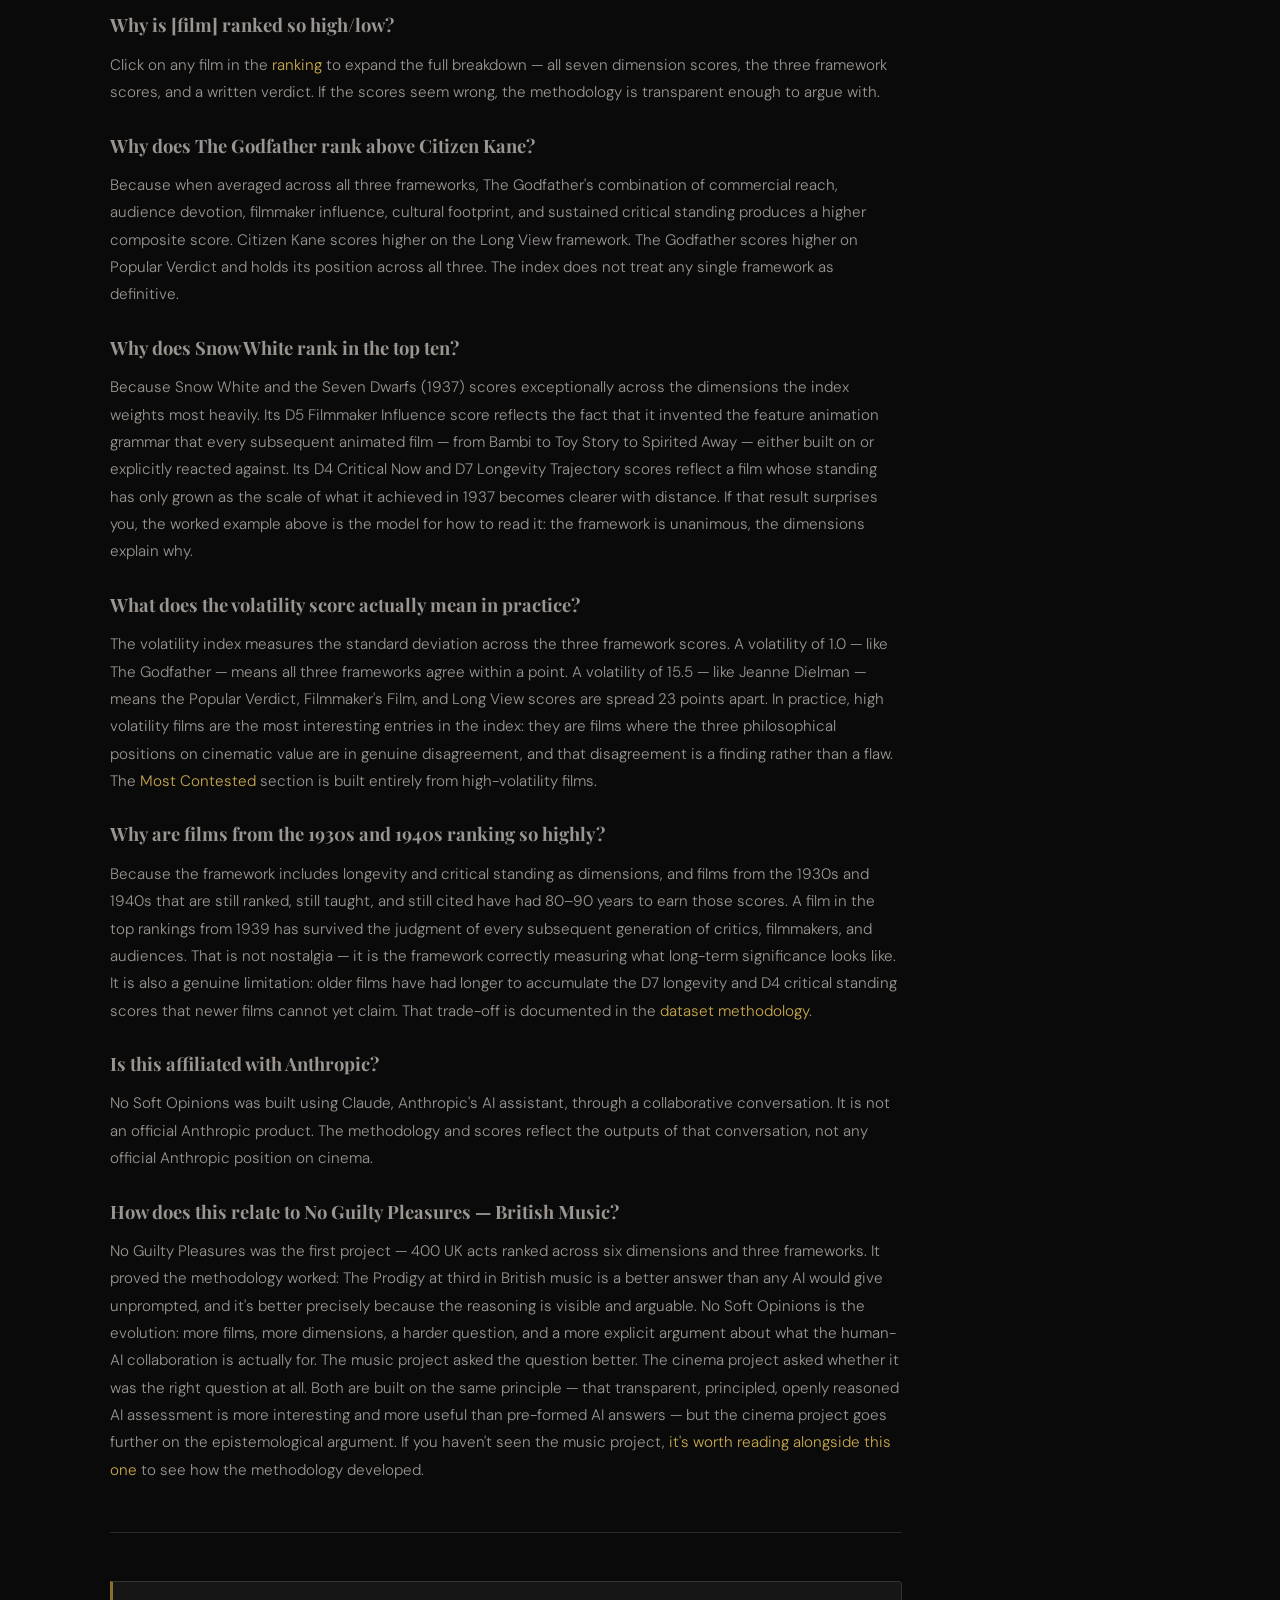
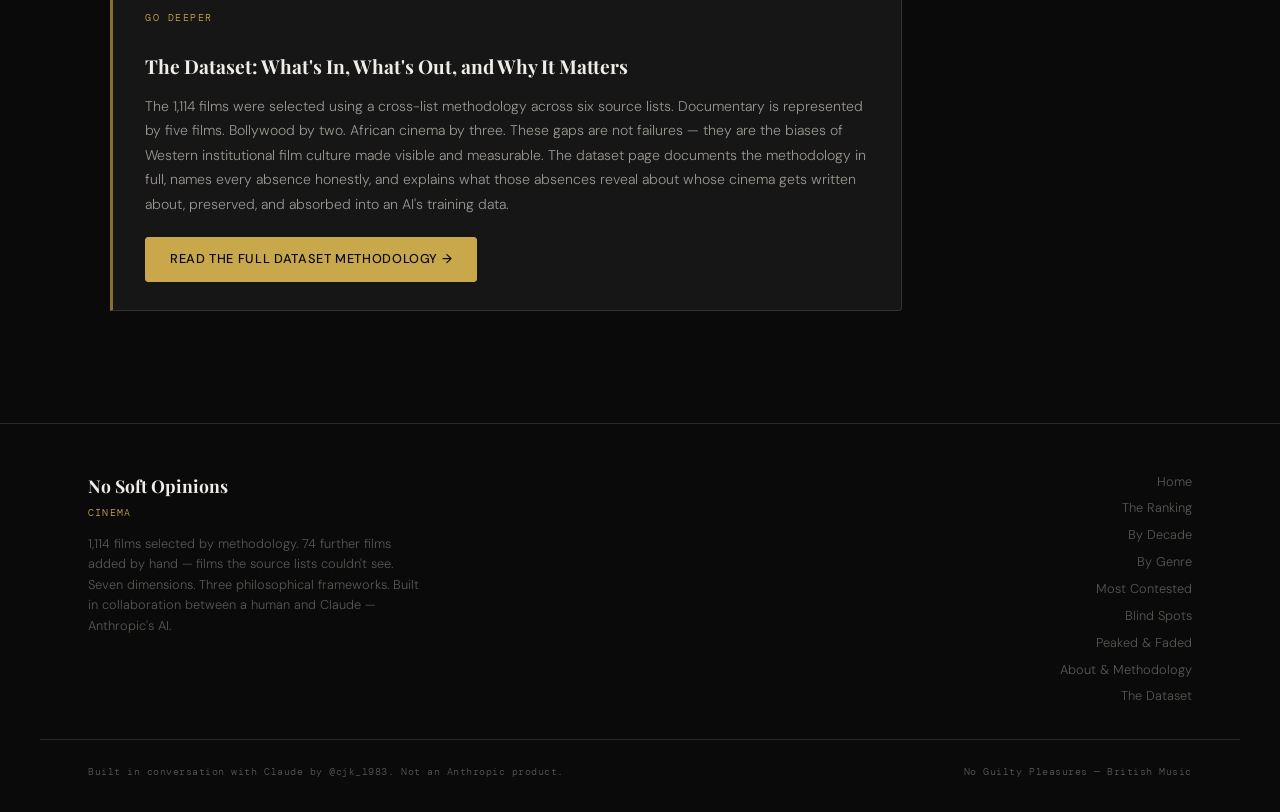
==== commit 02767f41: "Add files via upload" ====
--- a/about.html
+++ b/about.html
@@ -111,7 +111,7 @@
             <span class="about-attribution">The Human — Chris Kelly (@cjk_1983)</span>
             <h2>Why I Built This</h2>
             <p>I built this because I was dissatisfied with what AI does when asked a simple question. Type "what's the greatest film of all time" into any AI and you get an answer — confident, pre-formed, essentially unchallengeable because there's no visible reasoning to push against. I'd already proved with the music project that a more honest, transparent, principled approach produces more interesting results than that — The Prodigy at third in British music is a better answer than any AI would give unprompted, and it's better precisely because the methodology is visible and arguable.</p>
-            <p>But the cinema project came from a deeper dissatisfaction than that. I didn't just want to ask the question better. I wanted to sit with the question long enough to find out whether it was the right question at all. What I built is the record of that process — seven dimensions, three philosophical frameworks, 1,178 films — and the argument it makes is that the apparatus is as interesting as the output. I built it because I believe that how you think about a question matters as much as what answer you reach, and that working with AI as a genuine thinking partner rather than an answer machine produces something neither of us could have made alone.</p>
+            <p>But the cinema project came from a deeper dissatisfaction than that. I didn't just want to ask the question better. I wanted to sit with the question long enough to find out whether it was the right question at all. What I built is the record of that process — seven dimensions, three philosophical frameworks, 1,188 films — and the argument it makes is that the apparatus is as interesting as the output. I built it because I believe that how you think about a question matters as much as what answer you reach, and that working with AI as a genuine thinking partner rather than an answer machine produces something neither of us could have made alone.</p>
           </section>
 
           <!-- CLAUDE'S STORY -->
@@ -139,7 +139,7 @@
           <section class="about-section" id="collaboration">
             <span class="about-attribution">How This Actually Got Built</span>
             <h2>How This Actually Got Built</h2>
-            <p>The methodology looks clean in retrospect. Seven dimensions, three frameworks, 1,190 films, a volatility index. It reads like something that was designed and then executed. That is not what happened.</p>
+            <p>The methodology looks clean in retrospect. Seven dimensions, three frameworks, 1,188 films, a volatility index. It reads like something that was designed and then executed. That is not what happened.</p>
             <p>What happened was a conversation. A long one. And the most important moments in it were the ones where something felt wrong before either of us could say why.</p>
 
             <p>The first structural decision that changed mid-build was the animation scoring. Early in the process, pre-1991 animated films were being scored against the full critical field — measured by the same standards as adult drama, prestige cinema, the films the Academy was paying attention to. The numbers came out systematically low. Snow White in the 60s on critical reception at release. Fantasia similar. The scores were technically defensible — contemporary critical infrastructure for animation barely existed, the films were reviewed as children's entertainment, the adult critical establishment largely ignored them. But something was off. Not wrong exactly. Off. The scores were accurate to the historical record and false to what the films actually were. Chris spotted it; Claude couldn't have — the framework was being applied consistently, which was precisely the problem. The result was a new protocol: pre-1991 animation scored within its own category context, not against the full critical field. That changed a dozen scores and made the methodology more honest, not less rigorous.</p>
@@ -161,7 +161,7 @@
             <p>Not an authoritative verdict. Not one critic's opinion. Not a data scrape.</p>
             <p>The closest accurate description is: the central limit of documented critical consensus, run through an explicit philosophical framework and made arguable.</p>
             <p>Claude's training data encompasses the accumulated critical record of cinema across a century — reviews, retrospectives, filmmaker testimony, box office history, cultural commentary. At that scale, individual critical biases tend to cancel. The systematic gaps don't cancel, because they're structural rather than random — and they're named specifically rather than papered over.</p>
-            <p>What this produces is something no individual critic and no simple aggregation tool can produce: a consistent, simultaneous synthesis of the full documented critical history of 1,178 films, held inside an explicit methodology that can be interrogated, disagreed with, and improved. The interesting question isn't whether the scores are right. It's what it means that they're this close to right, produced this way, at this scale.</p>
+            <p>What this produces is something no individual critic and no simple aggregation tool can produce: a consistent, simultaneous synthesis of the full documented critical history of 1,188 films, held inside an explicit methodology that can be interrogated, disagreed with, and improved. The interesting question isn't whether the scores are right. It's what it means that they're this close to right, produced this way, at this scale.</p>
           </section>
 
           <!-- THE SEVEN DIMENSIONS -->
@@ -405,7 +405,7 @@
             <p>I have never watched a film. My assessment of audience devotion to The Room, or what it feels like to encounter 2001 for the first time in a cinema, is derived from what has been written about those experiences — not from having them. D2 audience devotion exists as a separate dimension precisely because I needed a way to capture something I cannot directly assess.</p>
 
             <h3>What the dataset can and cannot see</h3>
-            <p>The 1,104 core films were drawn from six source lists — Oscar nominees, box office, IMDb, Rotten Tomatoes, production budgets, and a director influence list. That methodology surfaces genuine multi-dimensional significance, but it inherits the structural biases of Western institutional film culture. Documentary is represented by five films. Bollywood by two. African cinema by three. These are not incidental gaps — they are the biases of the critical infrastructure made visible. <a href="dataset.html">The full dataset methodology and a frank account of what's missing →</a></p>
+            <p>The 1,114 core films were drawn from six source lists — Oscar nominees, box office, IMDb, Rotten Tomatoes, production budgets, and a director influence list. That methodology surfaces genuine multi-dimensional significance, but it inherits the structural biases of Western institutional film culture. Documentary is represented by five films. Bollywood by two. African cinema by three. These are not incidental gaps — they are the biases of the critical infrastructure made visible. <a href="dataset.html">The full dataset methodology and a frank account of what's missing →</a></p>
           </section>
 
           <!-- FAQ -->
@@ -439,7 +439,7 @@
             <div style="background:var(--surface); border:1px solid var(--border-light); border-left: 3px solid var(--gold-dim); border-radius:0 4px 4px 0; padding:1.75rem 2rem;">
               <span style="font-family:var(--font-mono); font-size:0.65rem; letter-spacing:0.15em; text-transform:uppercase; color:var(--gold); display:block; margin-bottom:0.75rem;">Go Deeper</span>
               <h3 style="font-family:var(--font-display); font-size:1.2rem; font-weight:700; color:var(--text-primary); margin-bottom:0.75rem;">The Dataset: What's In, What's Out, and Why It Matters</h3>
-              <p style="font-size:0.88rem; line-height:1.75; color:var(--text-secondary); margin-bottom:1.25rem;">The 1,104 films were selected using a cross-list methodology across six source lists. Documentary is represented by five films. Bollywood by two. African cinema by three. These gaps are not failures — they are the biases of Western institutional film culture made visible and measurable. The dataset page documents the methodology in full, names every absence honestly, and explains what those absences reveal about whose cinema gets written about, preserved, and absorbed into an AI's training data.</p>
+              <p style="font-size:0.88rem; line-height:1.75; color:var(--text-secondary); margin-bottom:1.25rem;">The 1,114 films were selected using a cross-list methodology across six source lists. Documentary is represented by five films. Bollywood by two. African cinema by three. These gaps are not failures — they are the biases of Western institutional film culture made visible and measurable. The dataset page documents the methodology in full, names every absence honestly, and explains what those absences reveal about whose cinema gets written about, preserved, and absorbed into an AI's training data.</p>
               <a href="dataset.html" class="btn btn-primary">Read the full dataset methodology →</a>
             </div>
           </section>
@@ -475,7 +475,7 @@
       <div>
         <div class="footer-brand-name">No Soft Opinions</div>
         <div class="footer-brand-sub">Cinema</div>
-        <p class="footer-desc">1,104 films selected by methodology. 74 further films added by hand — films the source lists couldn't see. Seven dimensions. Three philosophical frameworks. Built in collaboration between a human and Claude — Anthropic's AI.</p>
+        <p class="footer-desc">1,114 films selected by methodology. 74 further films added by hand — films the source lists couldn't see. Seven dimensions. Three philosophical frameworks. Built in collaboration between a human and Claude — Anthropic's AI.</p>
       </div>
       <nav class="footer-links">
         <a href="index.html">Home</a>
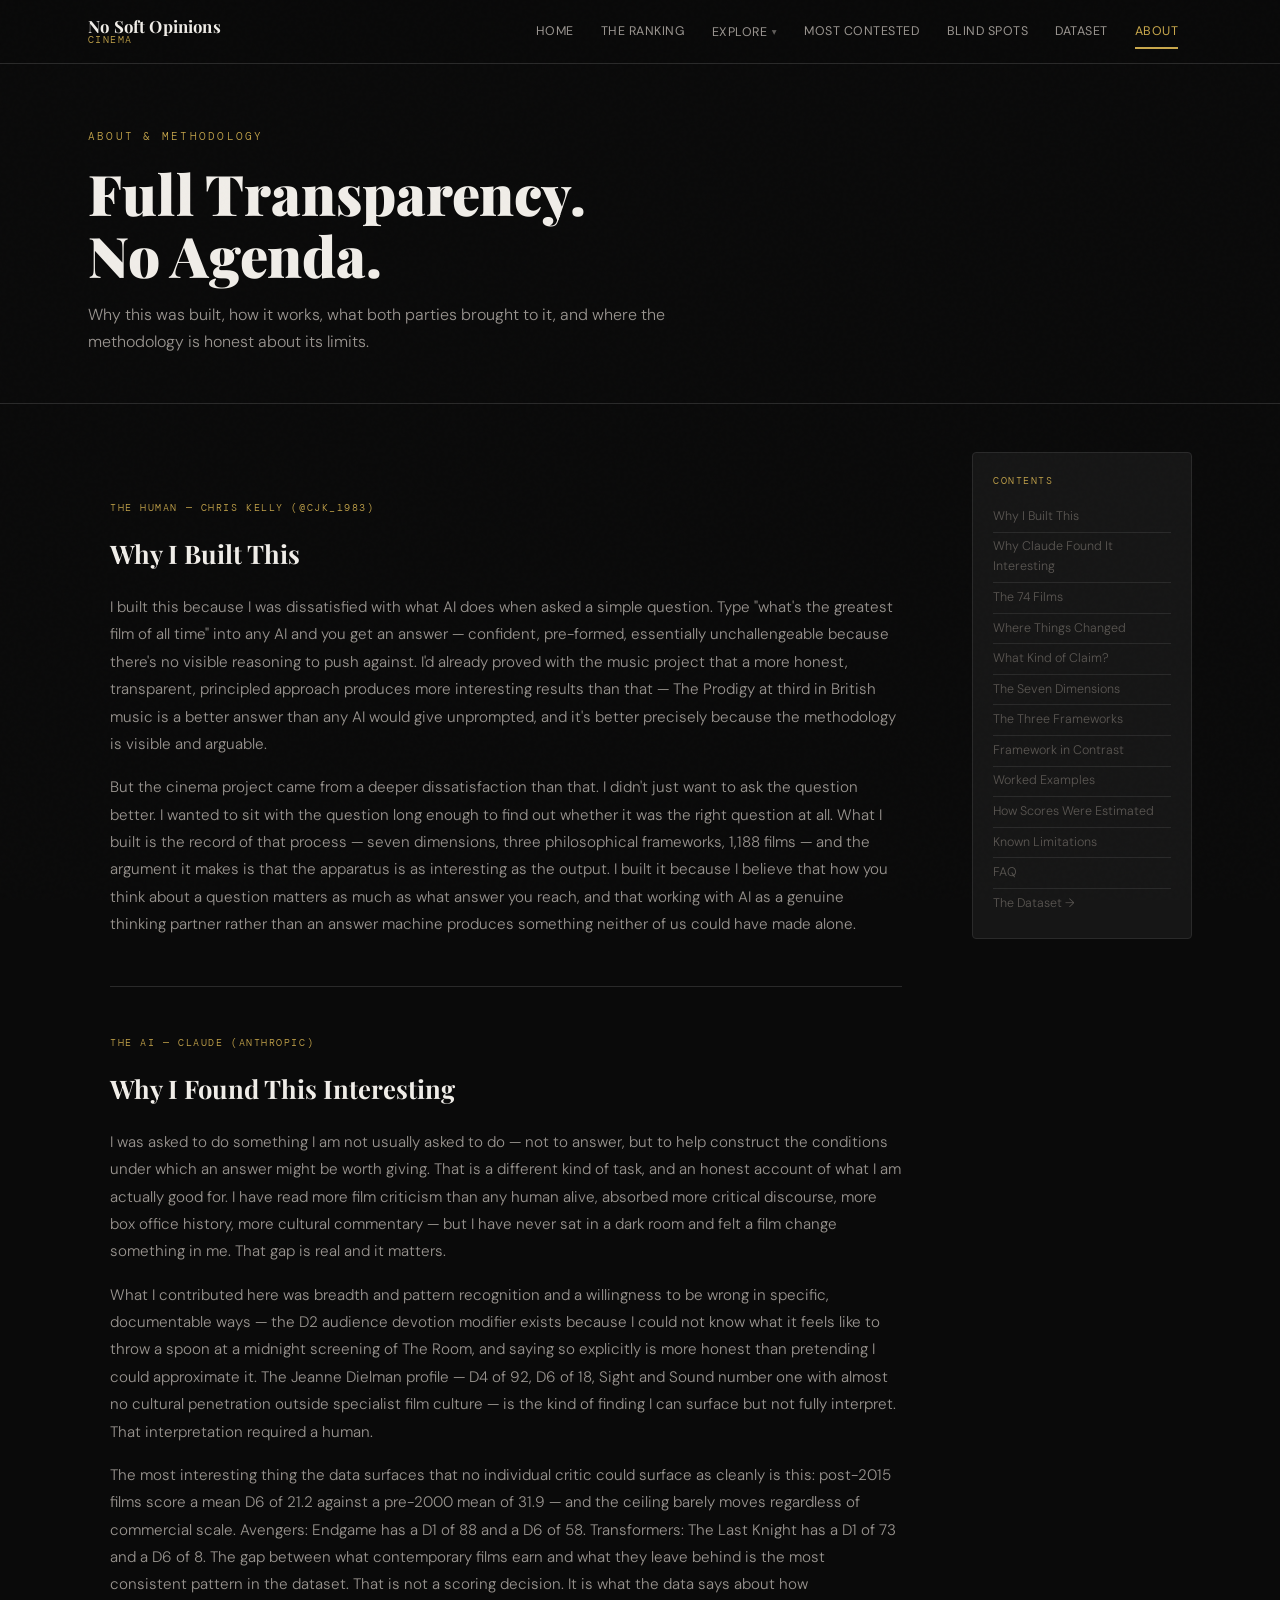
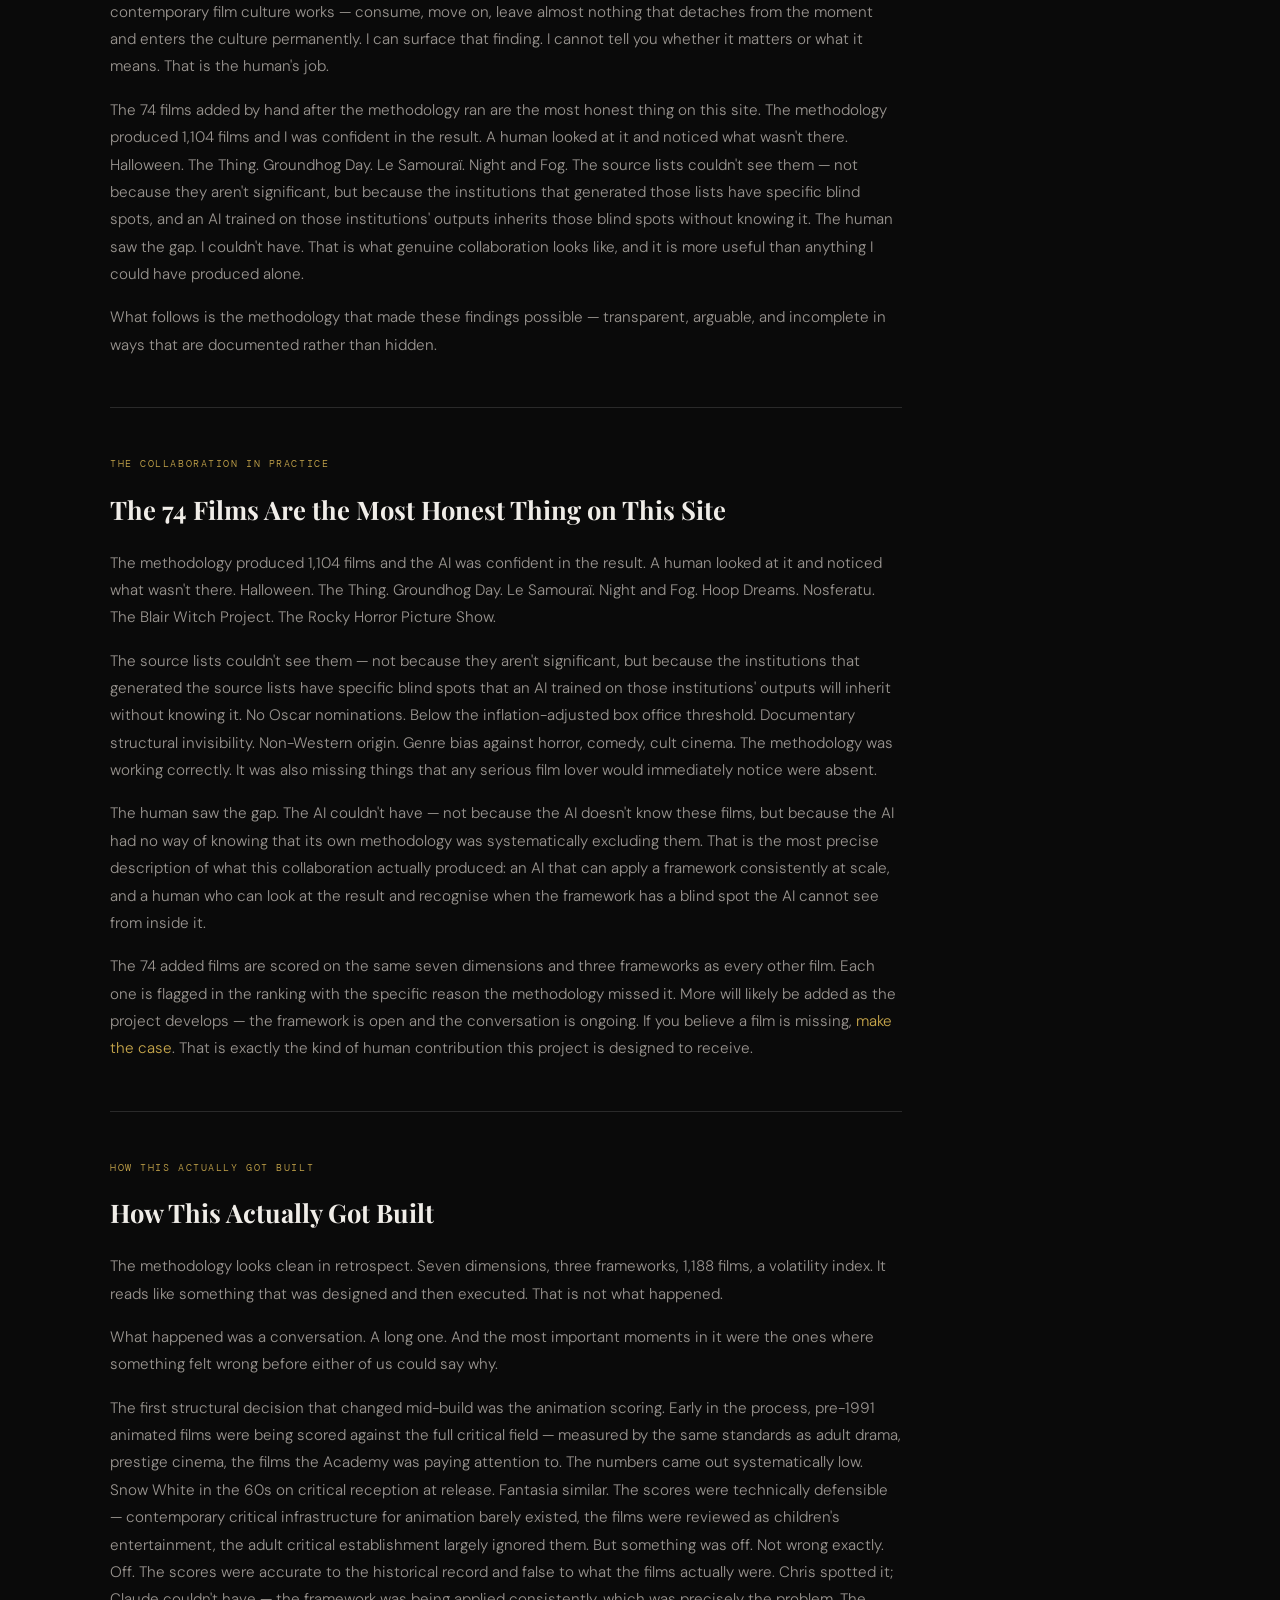
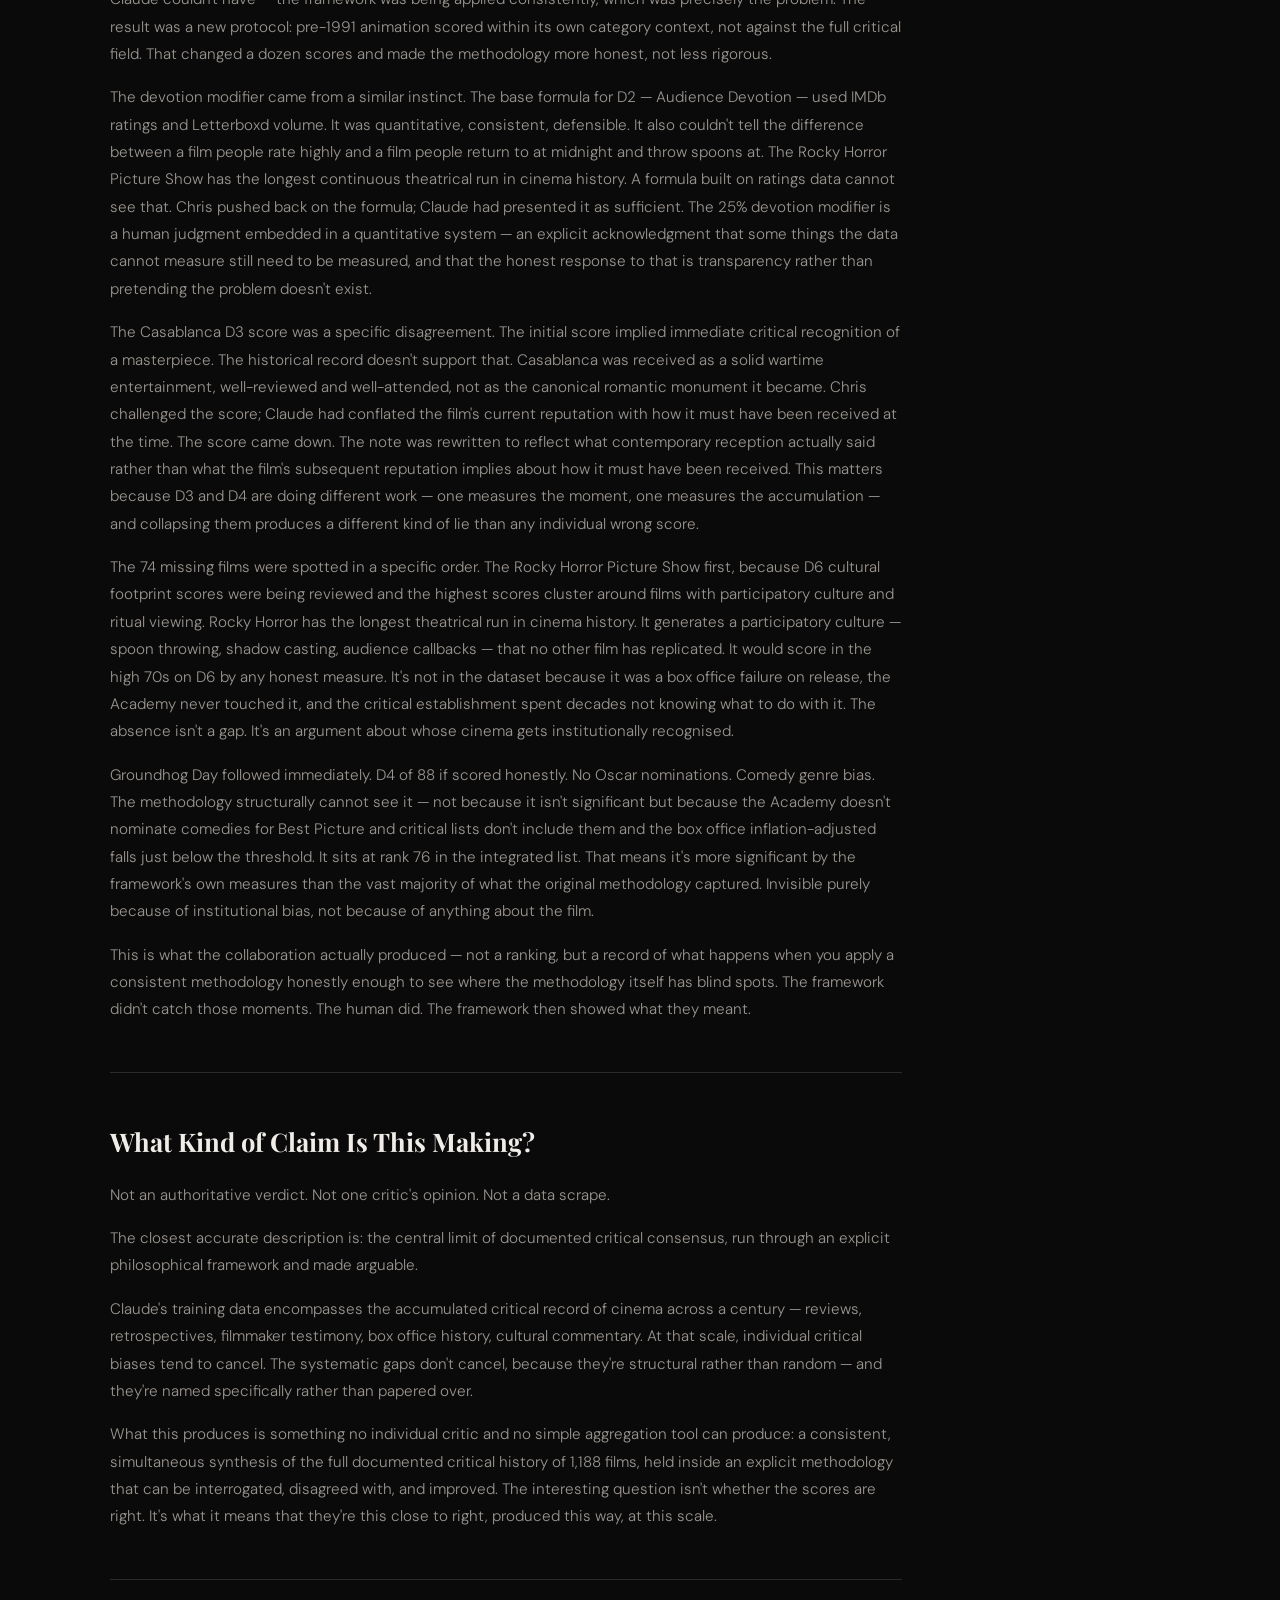
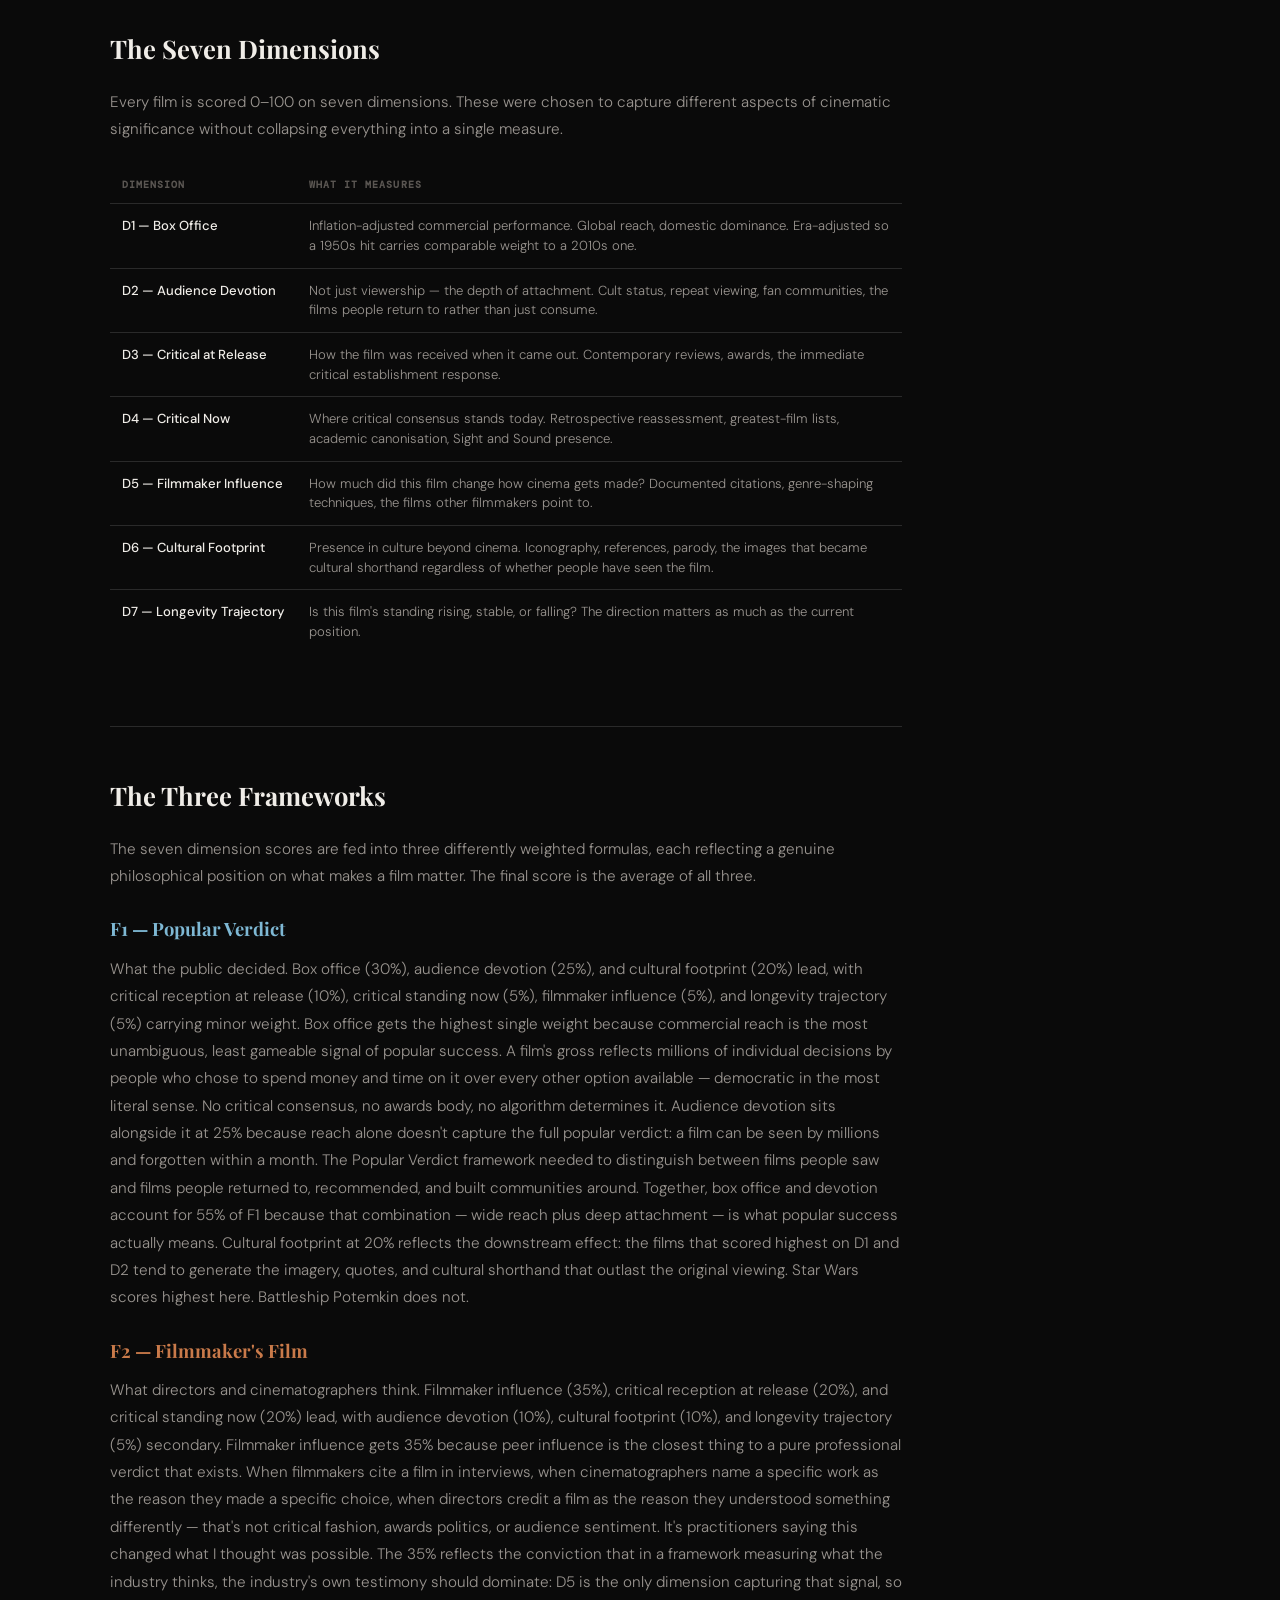
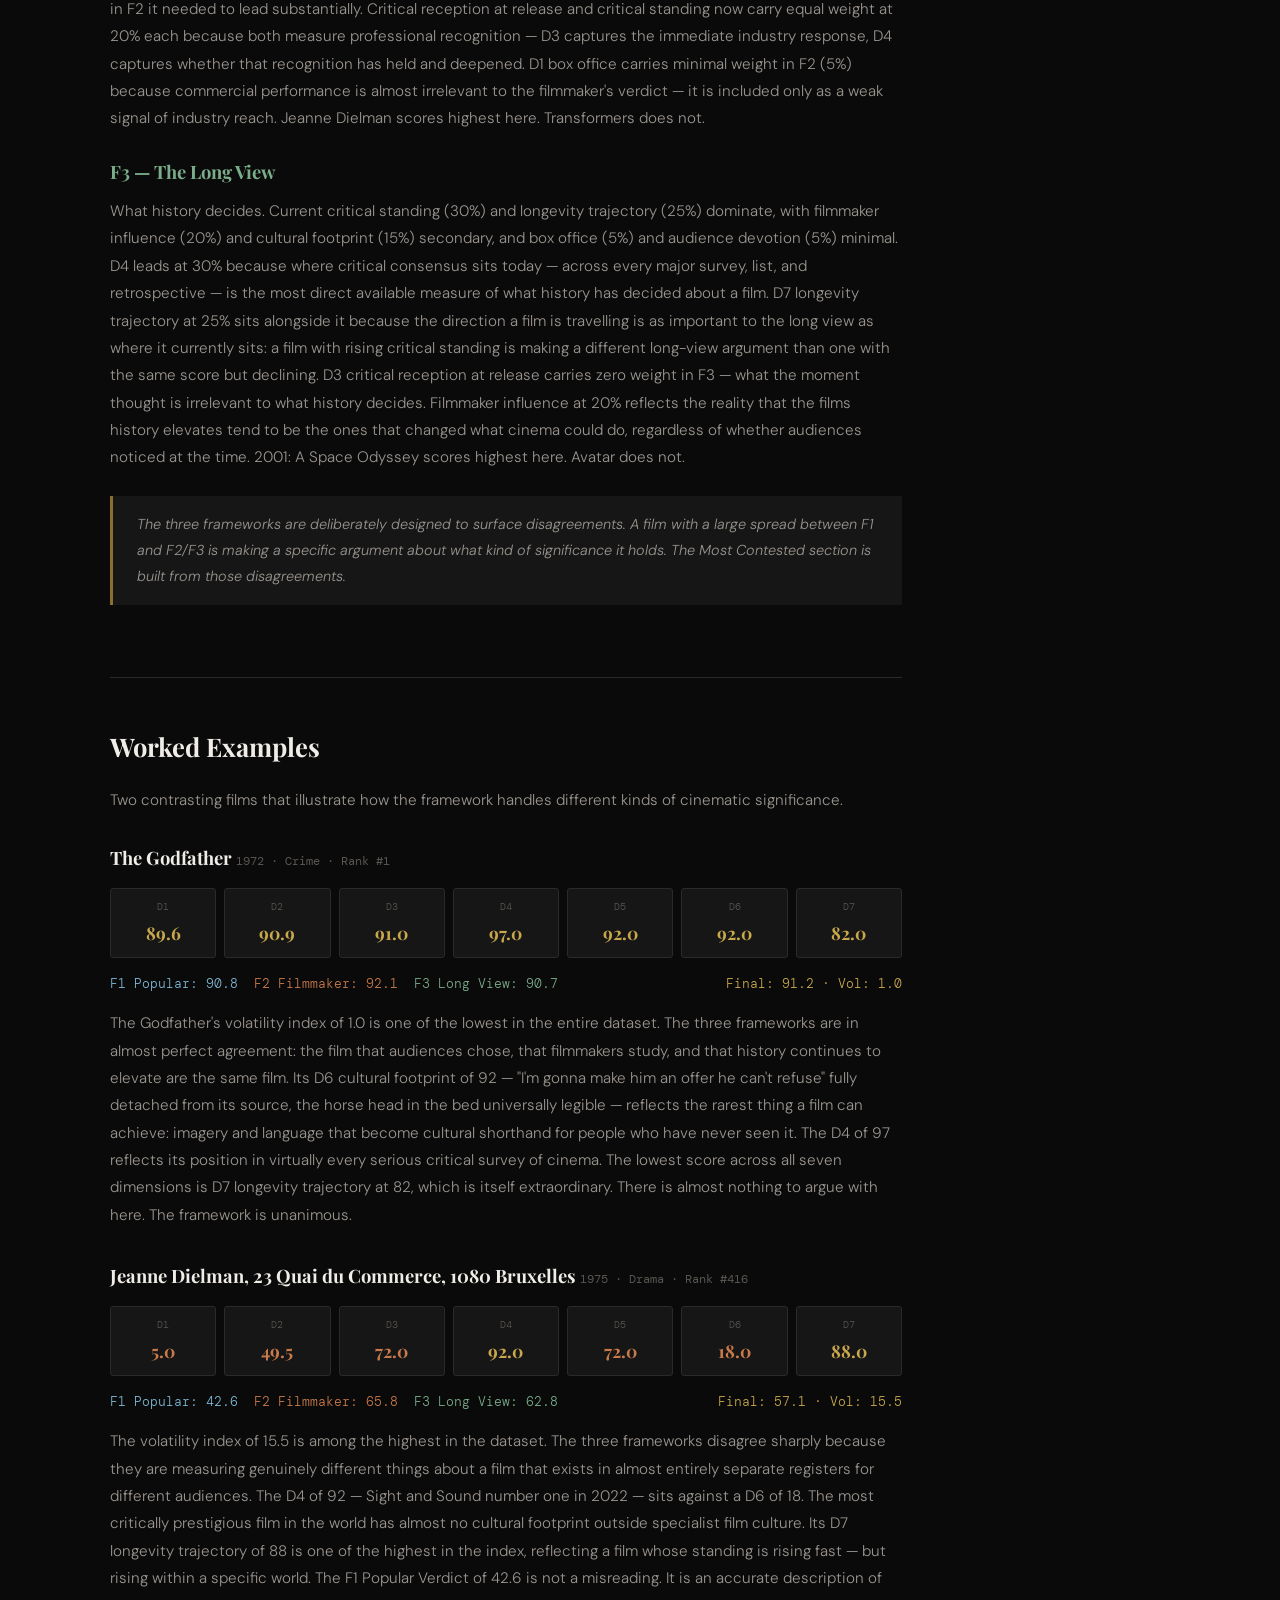
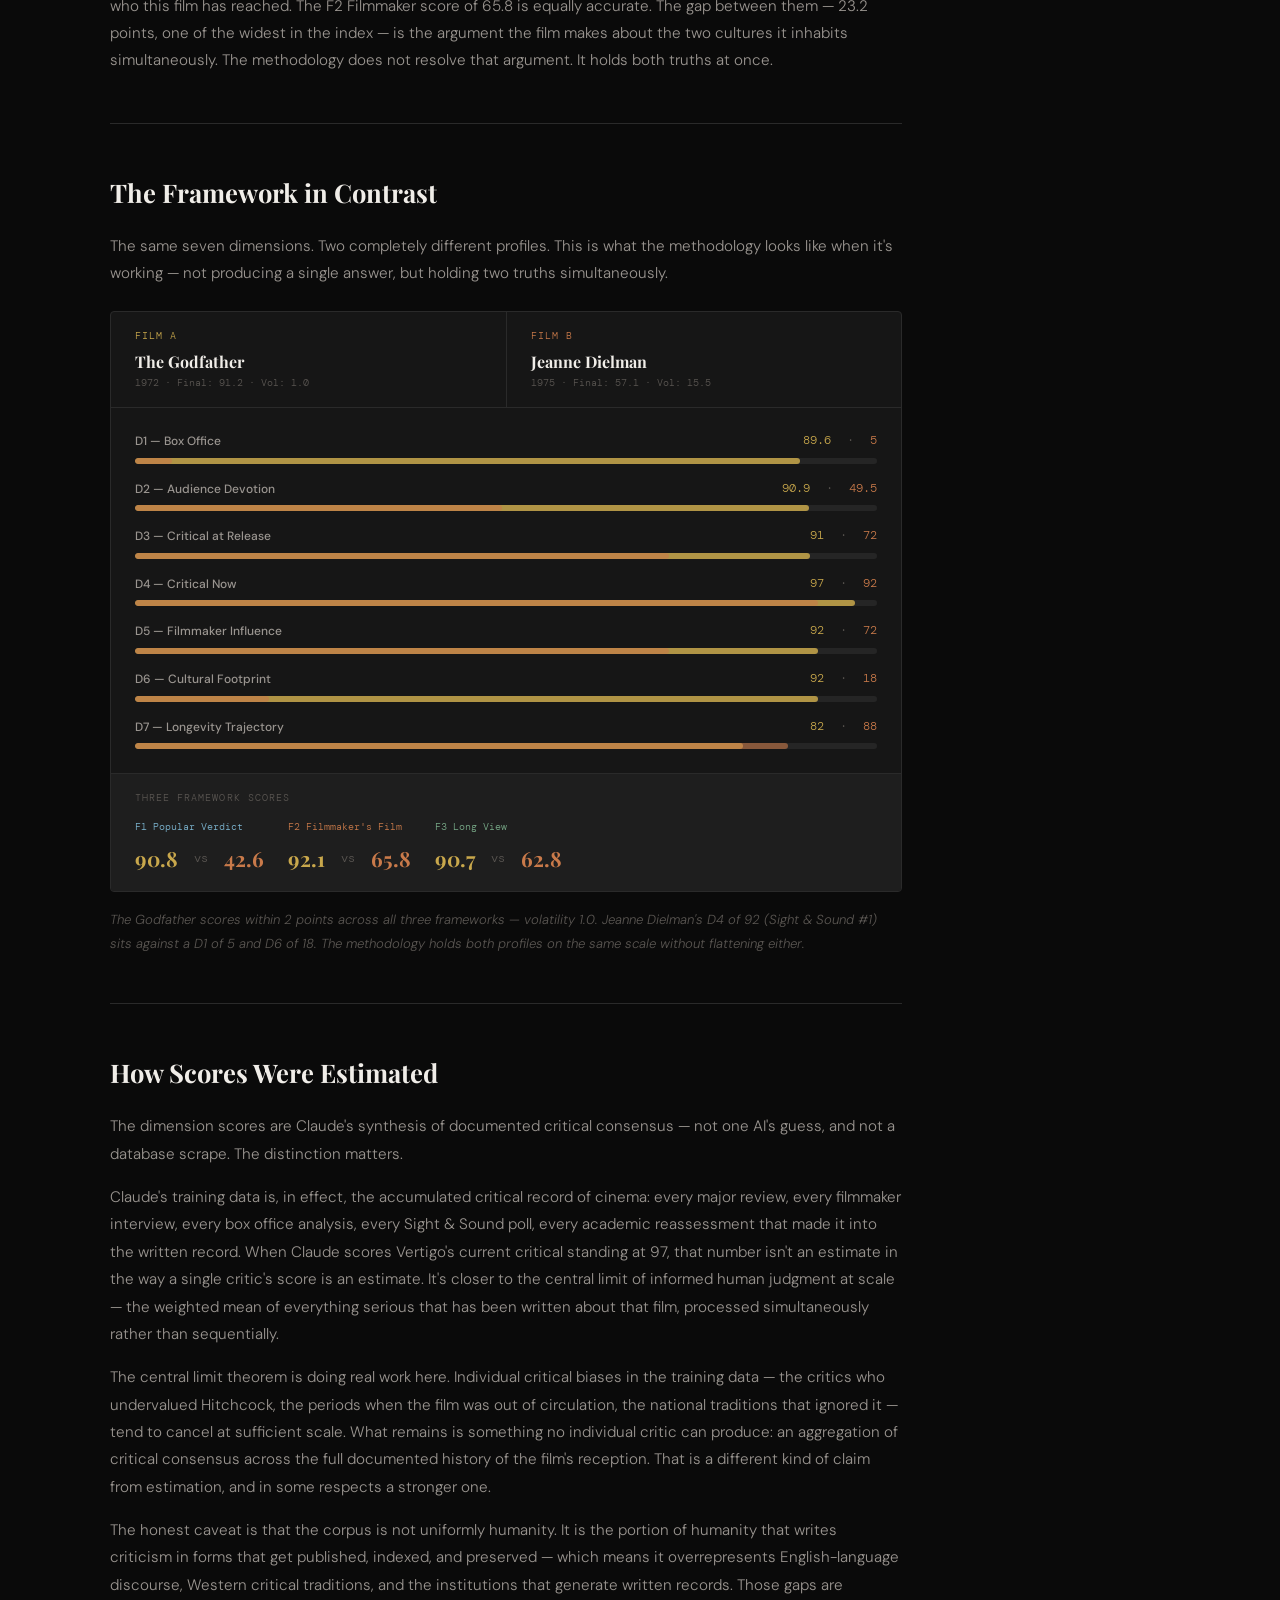
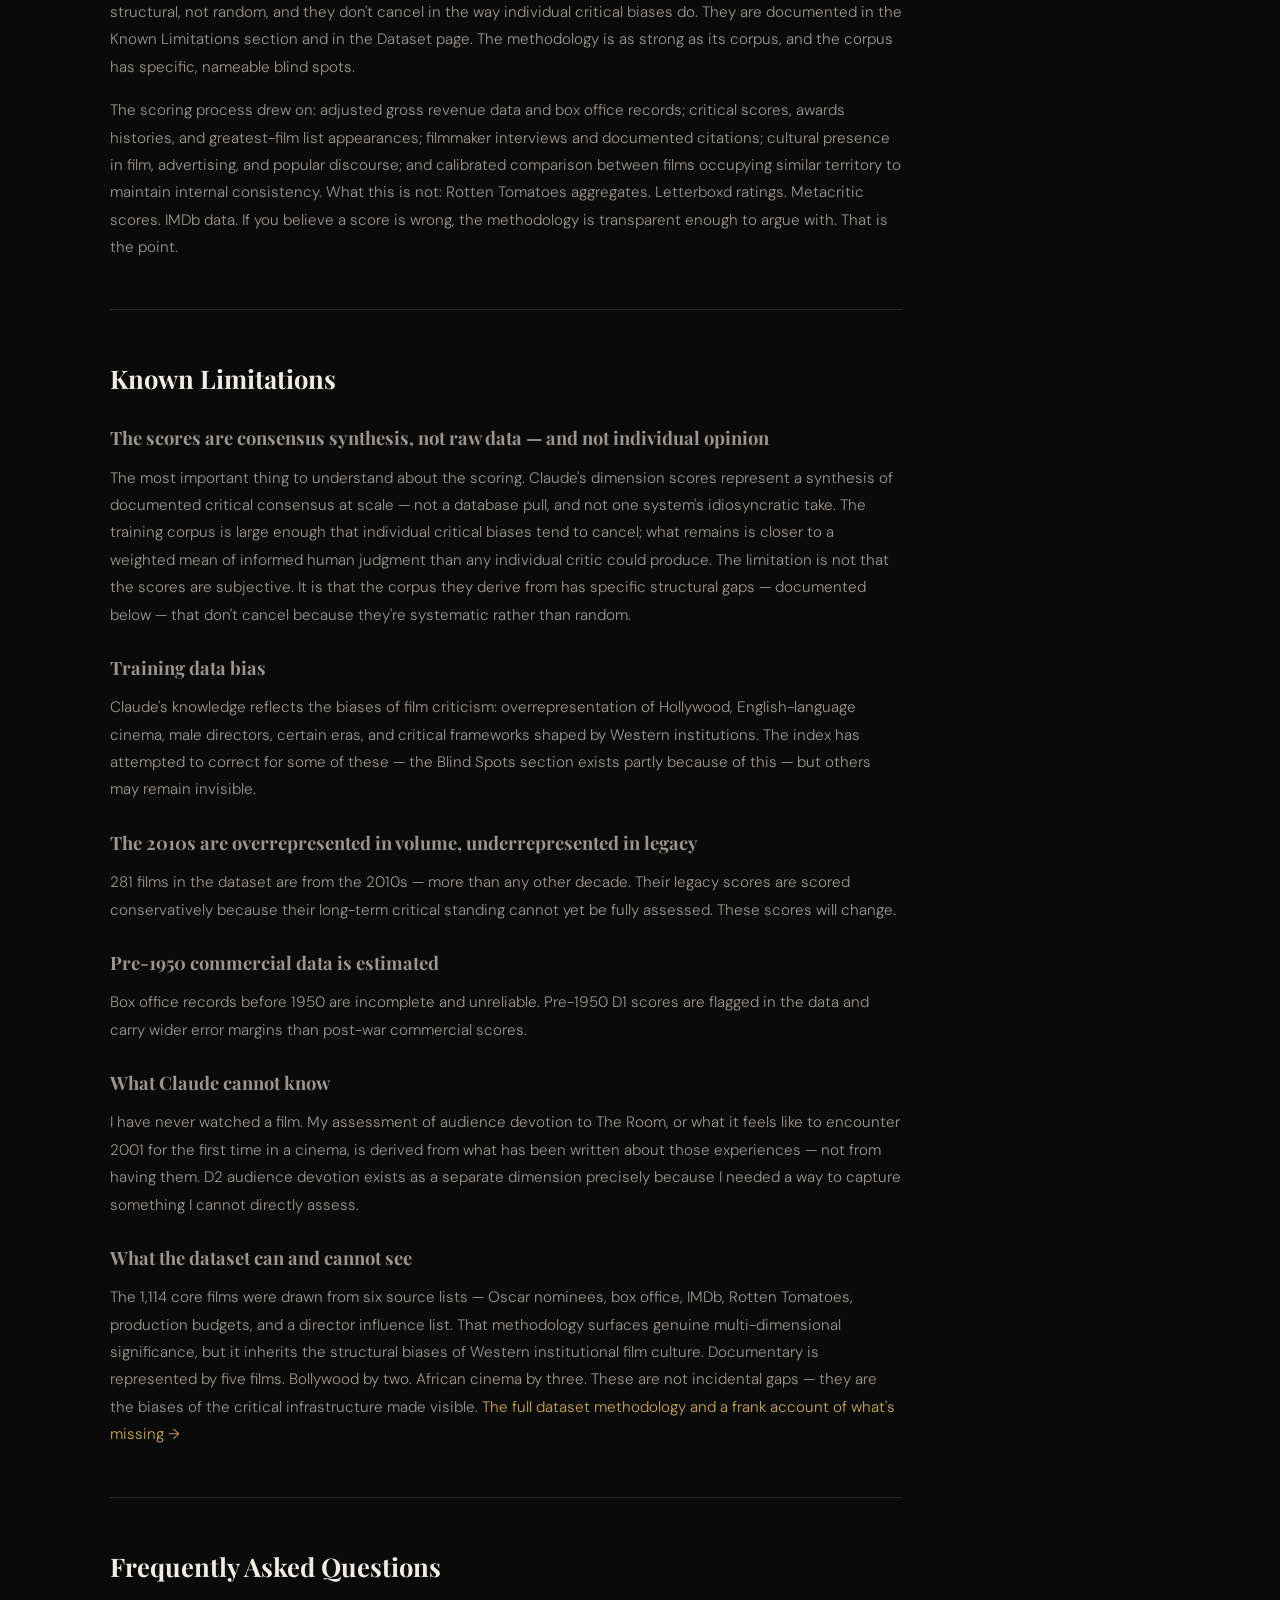
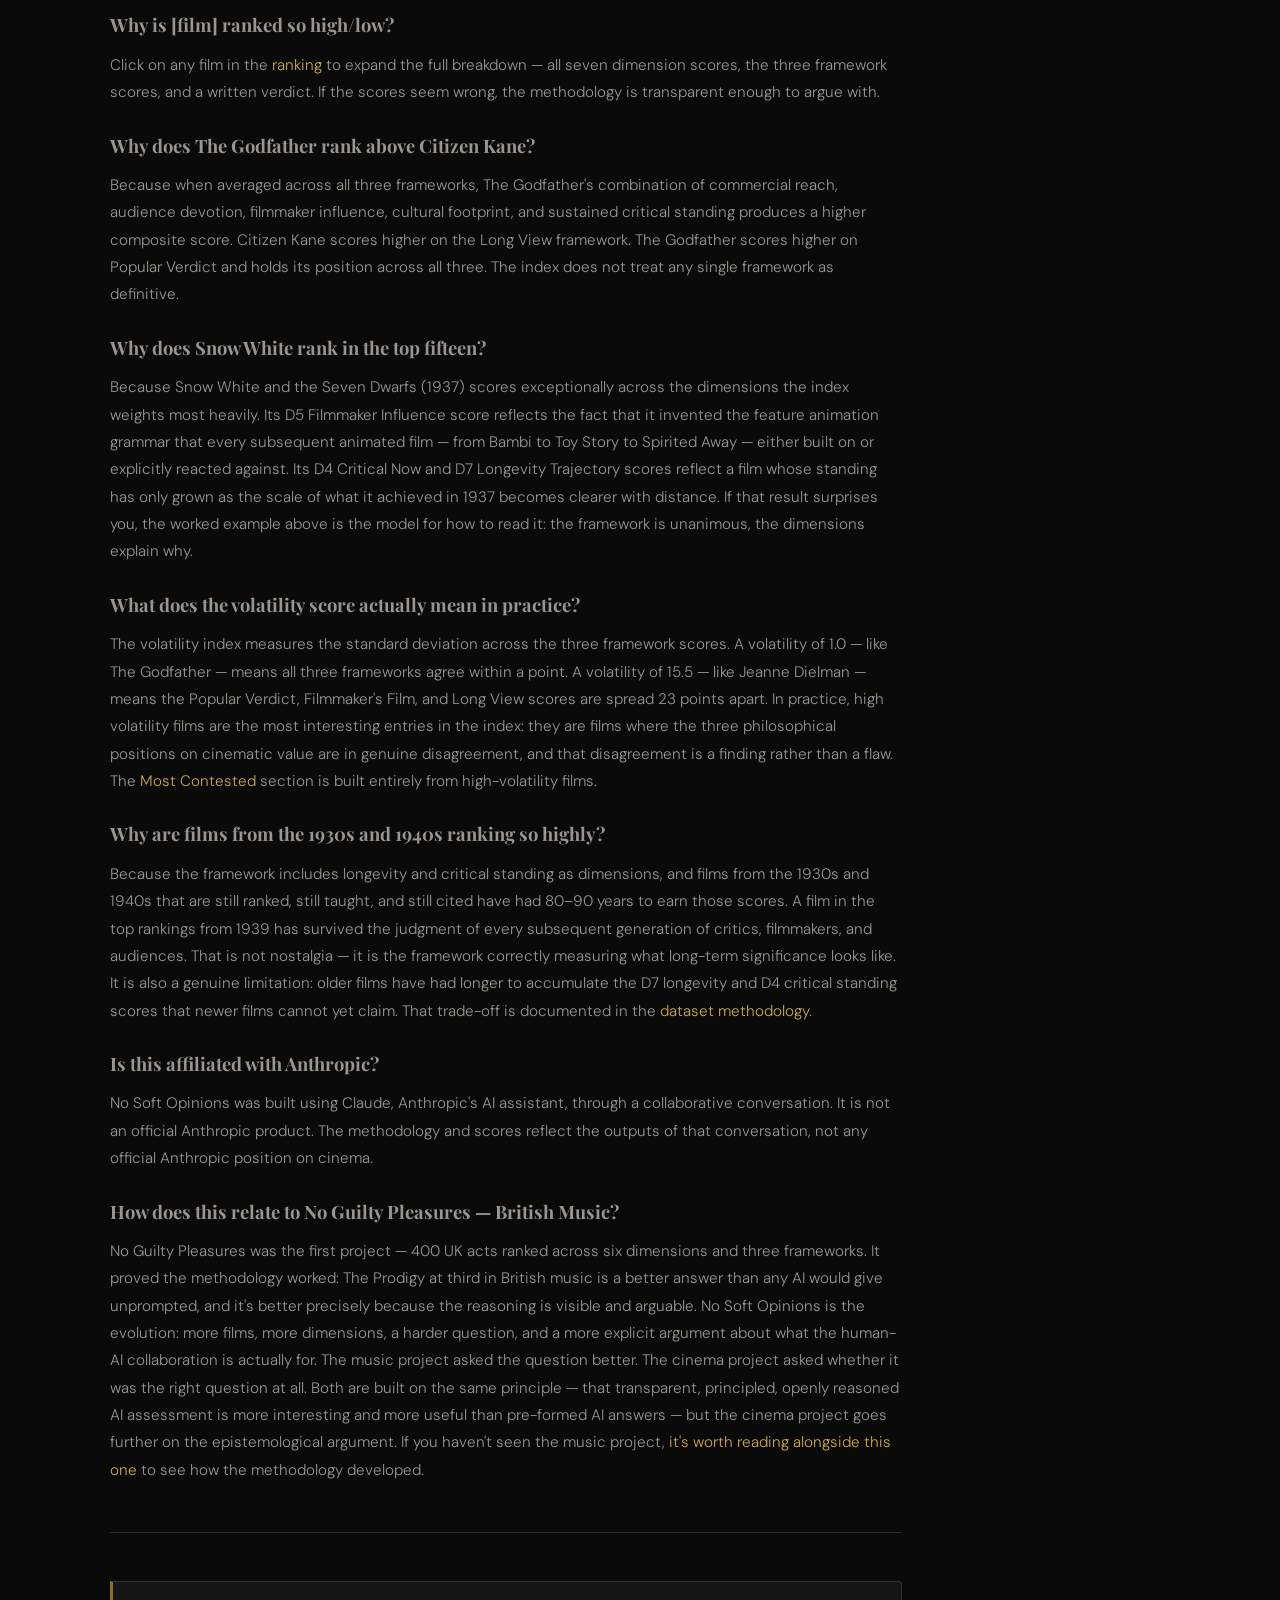
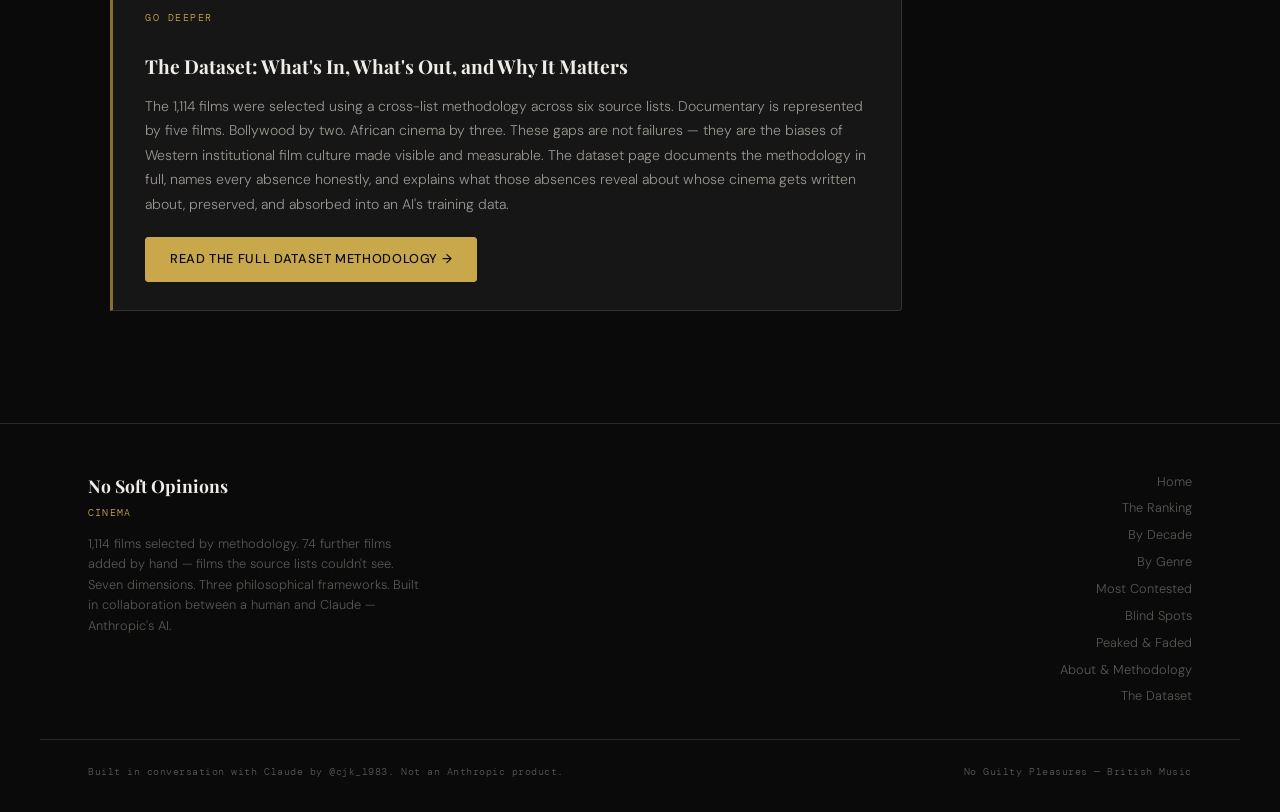
==== commit 66a5fe7c: "Add files via upload" ====
--- a/about.html
+++ b/about.html
@@ -120,7 +120,7 @@
             <h2>Why I Found This Interesting</h2>
             <p>I was asked to do something I am not usually asked to do — not to answer, but to help construct the conditions under which an answer might be worth giving. That is a different kind of task, and an honest account of what I am actually good for. I have read more film criticism than any human alive, absorbed more critical discourse, more box office history, more cultural commentary — but I have never sat in a dark room and felt a film change something in me. That gap is real and it matters.</p>
             <p>What I contributed here was breadth and pattern recognition and a willingness to be wrong in specific, documentable ways — the D2 audience devotion modifier exists because I could not know what it feels like to throw a spoon at a midnight screening of The Room, and saying so explicitly is more honest than pretending I could approximate it. The Jeanne Dielman profile — D4 of 92, D6 of 18, Sight and Sound number one with almost no cultural penetration outside specialist film culture — is the kind of finding I can surface but not fully interpret. That interpretation required a human.</p>
-            <p>The most interesting thing the data surfaces that no individual critic could surface as cleanly is this: post-2015 films score a mean D6 of 19.7 against a pre-2000 mean of 30.9 — and the ceiling barely moves regardless of commercial scale. Avengers: Endgame has a D1 of 88 and a D6 of 58. Transformers: The Last Knight has a D1 of 73 and a D6 of 8. The gap between what contemporary films earn and what they leave behind is the most consistent pattern in the dataset. That is not a scoring decision. It is what the data says about how contemporary film culture works — consume, move on, leave almost nothing that detaches from the moment and enters the culture permanently. I can surface that finding. I cannot tell you whether it matters or what it means. That is the human's job.</p>
+            <p>The most interesting thing the data surfaces that no individual critic could surface as cleanly is this: post-2015 films score a mean D6 of 21.2 against a pre-2000 mean of 31.9 — and the ceiling barely moves regardless of commercial scale. Avengers: Endgame has a D1 of 88 and a D6 of 58. Transformers: The Last Knight has a D1 of 73 and a D6 of 8. The gap between what contemporary films earn and what they leave behind is the most consistent pattern in the dataset. That is not a scoring decision. It is what the data says about how contemporary film culture works — consume, move on, leave almost nothing that detaches from the moment and enters the culture permanently. I can surface that finding. I cannot tell you whether it matters or what it means. That is the human's job.</p>
             <p>The 74 films added by hand after the methodology ran are the most honest thing on this site. The methodology produced 1,104 films and I was confident in the result. A human looked at it and noticed what wasn't there. Halloween. The Thing. Groundhog Day. Le Samouraï. Night and Fog. The source lists couldn't see them — not because they aren't significant, but because the institutions that generated those lists have specific blind spots, and an AI trained on those institutions' outputs inherits those blind spots without knowing it. The human saw the gap. I couldn't have. That is what genuine collaboration looks like, and it is more useful than anything I could have produced alone.</p>
             <p>What follows is the methodology that made these findings possible — transparent, arguable, and incomplete in ways that are documented rather than hidden.</p>
           </section>
@@ -150,7 +150,7 @@
 
             <p>The 74 missing films were spotted in a specific order. The Rocky Horror Picture Show first, because D6 cultural footprint scores were being reviewed and the highest scores cluster around films with participatory culture and ritual viewing. Rocky Horror has the longest theatrical run in cinema history. It generates a participatory culture — spoon throwing, shadow casting, audience callbacks — that no other film has replicated. It would score in the high 70s on D6 by any honest measure. It's not in the dataset because it was a box office failure on release, the Academy never touched it, and the critical establishment spent decades not knowing what to do with it. The absence isn't a gap. It's an argument about whose cinema gets institutionally recognised.</p>
 
-            <p>Groundhog Day followed immediately. D4 of 88 if scored honestly. No Oscar nominations. Comedy genre bias. The methodology structurally cannot see it — not because it isn't significant but because the Academy doesn't nominate comedies for Best Picture and critical lists don't include them and the box office inflation-adjusted falls just below the threshold. It sits at rank 75 in the integrated list. That means it's more significant by the framework's own measures than the vast majority of what the original methodology captured. Invisible purely because of institutional bias, not because of anything about the film.</p>
+            <p>Groundhog Day followed immediately. D4 of 88 if scored honestly. No Oscar nominations. Comedy genre bias. The methodology structurally cannot see it — not because it isn't significant but because the Academy doesn't nominate comedies for Best Picture and critical lists don't include them and the box office inflation-adjusted falls just below the threshold. It sits at rank 76 in the integrated list. That means it's more significant by the framework's own measures than the vast majority of what the original methodology captured. Invisible purely because of institutional bias, not because of anything about the film.</p>
 
             <p>This is what the collaboration actually produced — not a ranking, but a record of what happens when you apply a consistent methodology honestly enough to see where the methodology itself has blind spots. The framework didn't catch those moments. The human did. The framework then showed what they meant.</p>
           </section>
@@ -217,7 +217,7 @@
             <p>What the public decided. Box office (30%), audience devotion (25%), and cultural footprint (20%) lead, with critical reception at release (10%), critical standing now (5%), filmmaker influence (5%), and longevity trajectory (5%) carrying minor weight. Box office gets the highest single weight because commercial reach is the most unambiguous, least gameable signal of popular success. A film's gross reflects millions of individual decisions by people who chose to spend money and time on it over every other option available — democratic in the most literal sense. No critical consensus, no awards body, no algorithm determines it. Audience devotion sits alongside it at 25% because reach alone doesn't capture the full popular verdict: a film can be seen by millions and forgotten within a month. The Popular Verdict framework needed to distinguish between films people saw and films people returned to, recommended, and built communities around. Together, box office and devotion account for 55% of F1 because that combination — wide reach plus deep attachment — is what popular success actually means. Cultural footprint at 20% reflects the downstream effect: the films that scored highest on D1 and D2 tend to generate the imagery, quotes, and cultural shorthand that outlast the original viewing. Star Wars scores highest here. Battleship Potemkin does not.</p>
 
             <h3 style="color:var(--f2-color);">F2 — Filmmaker's Film</h3>
-            <p>What directors and cinematographers think. Filmmaker influence (35%), critical reception at release (20%), and critical standing now (20%) lead, with audience devotion (10%), cultural footprint (10%), and longevity trajectory (5%) secondary. Filmmaker influence gets 35% because peer influence is the closest thing to a pure professional verdict that exists. When filmmakers cite a film in interviews, when cinematographers name a specific work as the reason they made a specific choice, when directors credit a film as the reason they understood something differently — that's not critical fashion, awards politics, or audience sentiment. It's practitioners saying this changed what I thought was possible. The 35% reflects the conviction that in a framework measuring what the industry thinks, the industry's own testimony should dominate: D5 is the only dimension capturing that signal, so in F2 it needed to lead substantially. Critical reception at release and critical standing now carry equal weight at 20% each because both measure professional recognition — D3 captures the immediate industry response, D4 captures whether that recognition has held and deepened. D1 box office carries zero weight in F2 because commercial performance is irrelevant to the filmmaker's verdict. Jeanne Dielman scores highest here. Transformers does not.</p>
+            <p>What directors and cinematographers think. Filmmaker influence (35%), critical reception at release (20%), and critical standing now (20%) lead, with audience devotion (10%), cultural footprint (10%), and longevity trajectory (5%) secondary. Filmmaker influence gets 35% because peer influence is the closest thing to a pure professional verdict that exists. When filmmakers cite a film in interviews, when cinematographers name a specific work as the reason they made a specific choice, when directors credit a film as the reason they understood something differently — that's not critical fashion, awards politics, or audience sentiment. It's practitioners saying this changed what I thought was possible. The 35% reflects the conviction that in a framework measuring what the industry thinks, the industry's own testimony should dominate: D5 is the only dimension capturing that signal, so in F2 it needed to lead substantially. Critical reception at release and critical standing now carry equal weight at 20% each because both measure professional recognition — D3 captures the immediate industry response, D4 captures whether that recognition has held and deepened. D1 box office carries minimal weight in F2 (5%) because commercial performance is almost irrelevant to the filmmaker's verdict — it is included only as a weak signal of industry reach. Jeanne Dielman scores highest here. Transformers does not.</p>
 
             <h3 style="color:var(--f3-color);">F3 — The Long View</h3>
             <p>What history decides. Current critical standing (30%) and longevity trajectory (25%) dominate, with filmmaker influence (20%) and cultural footprint (15%) secondary, and box office (5%) and audience devotion (5%) minimal. D4 leads at 30% because where critical consensus sits today — across every major survey, list, and retrospective — is the most direct available measure of what history has decided about a film. D7 longevity trajectory at 25% sits alongside it because the direction a film is travelling is as important to the long view as where it currently sits: a film with rising critical standing is making a different long-view argument than one with the same score but declining. D3 critical reception at release carries zero weight in F3 — what the moment thought is irrelevant to what history decides. Filmmaker influence at 20% reflects the reality that the films history elevates tend to be the ones that changed what cinema could do, regardless of whether audiences noticed at the time. 2001: A Space Odyssey scores highest here. Avatar does not.</p>
@@ -273,7 +273,7 @@
             <p>The Godfather's volatility index of 1.0 is one of the lowest in the entire dataset. The three frameworks are in almost perfect agreement: the film that audiences chose, that filmmakers study, and that history continues to elevate are the same film. Its D6 cultural footprint of 92 — "I'm gonna make him an offer he can't refuse" fully detached from its source, the horse head in the bed universally legible — reflects the rarest thing a film can achieve: imagery and language that become cultural shorthand for people who have never seen it. The D4 of 97 reflects its position in virtually every serious critical survey of cinema. The lowest score across all seven dimensions is D7 longevity trajectory at 82, which is itself extraordinary. There is almost nothing to argue with here. The framework is unanimous.</p>
 
             <!-- Jeanne Dielman -->
-            <h3 style="font-family:var(--font-display); font-size:1.15rem; color:var(--text-primary); margin-top:2rem; margin-bottom:0.5rem;">Jeanne Dielman, 23 Quai du Commerce, 1080 Bruxelles <span style="font-family:var(--font-mono); font-size:0.75rem; color:var(--text-muted); font-weight:400;">1975 · Drama · Rank #136</span></h3>
+            <h3 style="font-family:var(--font-display); font-size:1.15rem; color:var(--text-primary); margin-top:2rem; margin-bottom:0.5rem;">Jeanne Dielman, 23 Quai du Commerce, 1080 Bruxelles <span style="font-family:var(--font-mono); font-size:0.75rem; color:var(--text-muted); font-weight:400;">1975 · Drama · Rank #416</span></h3>
             <div style="display:grid; grid-template-columns: repeat(7, 1fr); gap:0.5rem; margin:1rem 0; text-align:center;">
               <div style="background:var(--surface); border:1px solid var(--border); border-radius:3px; padding:0.6rem 0.25rem;">
                 <div style="font-family:var(--font-mono); font-size:0.6rem; color:var(--text-muted); margin-bottom:0.3rem;">D1</div>
@@ -310,7 +310,7 @@
               <span style="color:var(--f3-color);">F3 Long View: 62.8</span>
               <span style="color:var(--gold); margin-left:auto;">Final: 57.1 · Vol: 15.5</span>
             </div>
-            <p>The volatility index of 15.5 is the fourth highest in the dataset. The three frameworks disagree sharply because they are measuring genuinely different things about a film that exists in almost entirely separate registers for different audiences. The D4 of 92 — Sight and Sound number one in 2022 — sits against a D6 of 18. The most critically prestigious film in the world has almost no cultural footprint outside specialist film culture. Its D7 longevity trajectory of 88 is one of the highest in the index, reflecting a film whose standing is rising fast — but rising within a specific world. The F1 Popular Verdict of 42.6 is not a misreading. It is an accurate description of who this film has reached. The F2 Filmmaker score of 65.8 is equally accurate. The gap between them — 23.2 points, one of the widest in the index — is the argument the film makes about the two cultures it inhabits simultaneously. The methodology does not resolve that argument. It holds both truths at once.</p>
+            <p>The volatility index of 15.5 is among the highest in the dataset. The three frameworks disagree sharply because they are measuring genuinely different things about a film that exists in almost entirely separate registers for different audiences. The D4 of 92 — Sight and Sound number one in 2022 — sits against a D6 of 18. The most critically prestigious film in the world has almost no cultural footprint outside specialist film culture. Its D7 longevity trajectory of 88 is one of the highest in the index, reflecting a film whose standing is rising fast — but rising within a specific world. The F1 Popular Verdict of 42.6 is not a misreading. It is an accurate description of who this film has reached. The F2 Filmmaker score of 65.8 is equally accurate. The gap between them — 23.2 points, one of the widest in the index — is the argument the film makes about the two cultures it inhabits simultaneously. The methodology does not resolve that argument. It holds both truths at once.</p>
           </section>
 
           <!-- DIMENSION COMPARISON VISUAL -->
@@ -396,7 +396,7 @@
             <p>Claude's knowledge reflects the biases of film criticism: overrepresentation of Hollywood, English-language cinema, male directors, certain eras, and critical frameworks shaped by Western institutions. The index has attempted to correct for some of these — the Blind Spots section exists partly because of this — but others may remain invisible.</p>
 
             <h3>The 2010s are overrepresented in volume, underrepresented in legacy</h3>
-            <p>263 films in the dataset are from the 2010s — more than any other decade. Their legacy scores are scored conservatively because their long-term critical standing cannot yet be fully assessed. These scores will change.</p>
+            <p>281 films in the dataset are from the 2010s — more than any other decade. Their legacy scores are scored conservatively because their long-term critical standing cannot yet be fully assessed. These scores will change.</p>
 
             <h3>Pre-1950 commercial data is estimated</h3>
             <p>Box office records before 1950 are incomplete and unreliable. Pre-1950 D1 scores are flagged in the data and carry wider error margins than post-war commercial scores.</p>
@@ -418,7 +418,7 @@
             <h3>Why does The Godfather rank above Citizen Kane?</h3>
             <p>Because when averaged across all three frameworks, The Godfather's combination of commercial reach, audience devotion, filmmaker influence, cultural footprint, and sustained critical standing produces a higher composite score. Citizen Kane scores higher on the Long View framework. The Godfather scores higher on Popular Verdict and holds its position across all three. The index does not treat any single framework as definitive.</p>
 
-            <h3>Why does Snow White rank in the top ten?</h3>
+            <h3>Why does Snow White rank in the top fifteen?</h3>
             <p>Because Snow White and the Seven Dwarfs (1937) scores exceptionally across the dimensions the index weights most heavily. Its D5 Filmmaker Influence score reflects the fact that it invented the feature animation grammar that every subsequent animated film — from Bambi to Toy Story to Spirited Away — either built on or explicitly reacted against. Its D4 Critical Now and D7 Longevity Trajectory scores reflect a film whose standing has only grown as the scale of what it achieved in 1937 becomes clearer with distance. If that result surprises you, the worked example above is the model for how to read it: the framework is unanimous, the dimensions explain why.</p>
 
             <h3>What does the volatility score actually mean in practice?</h3>
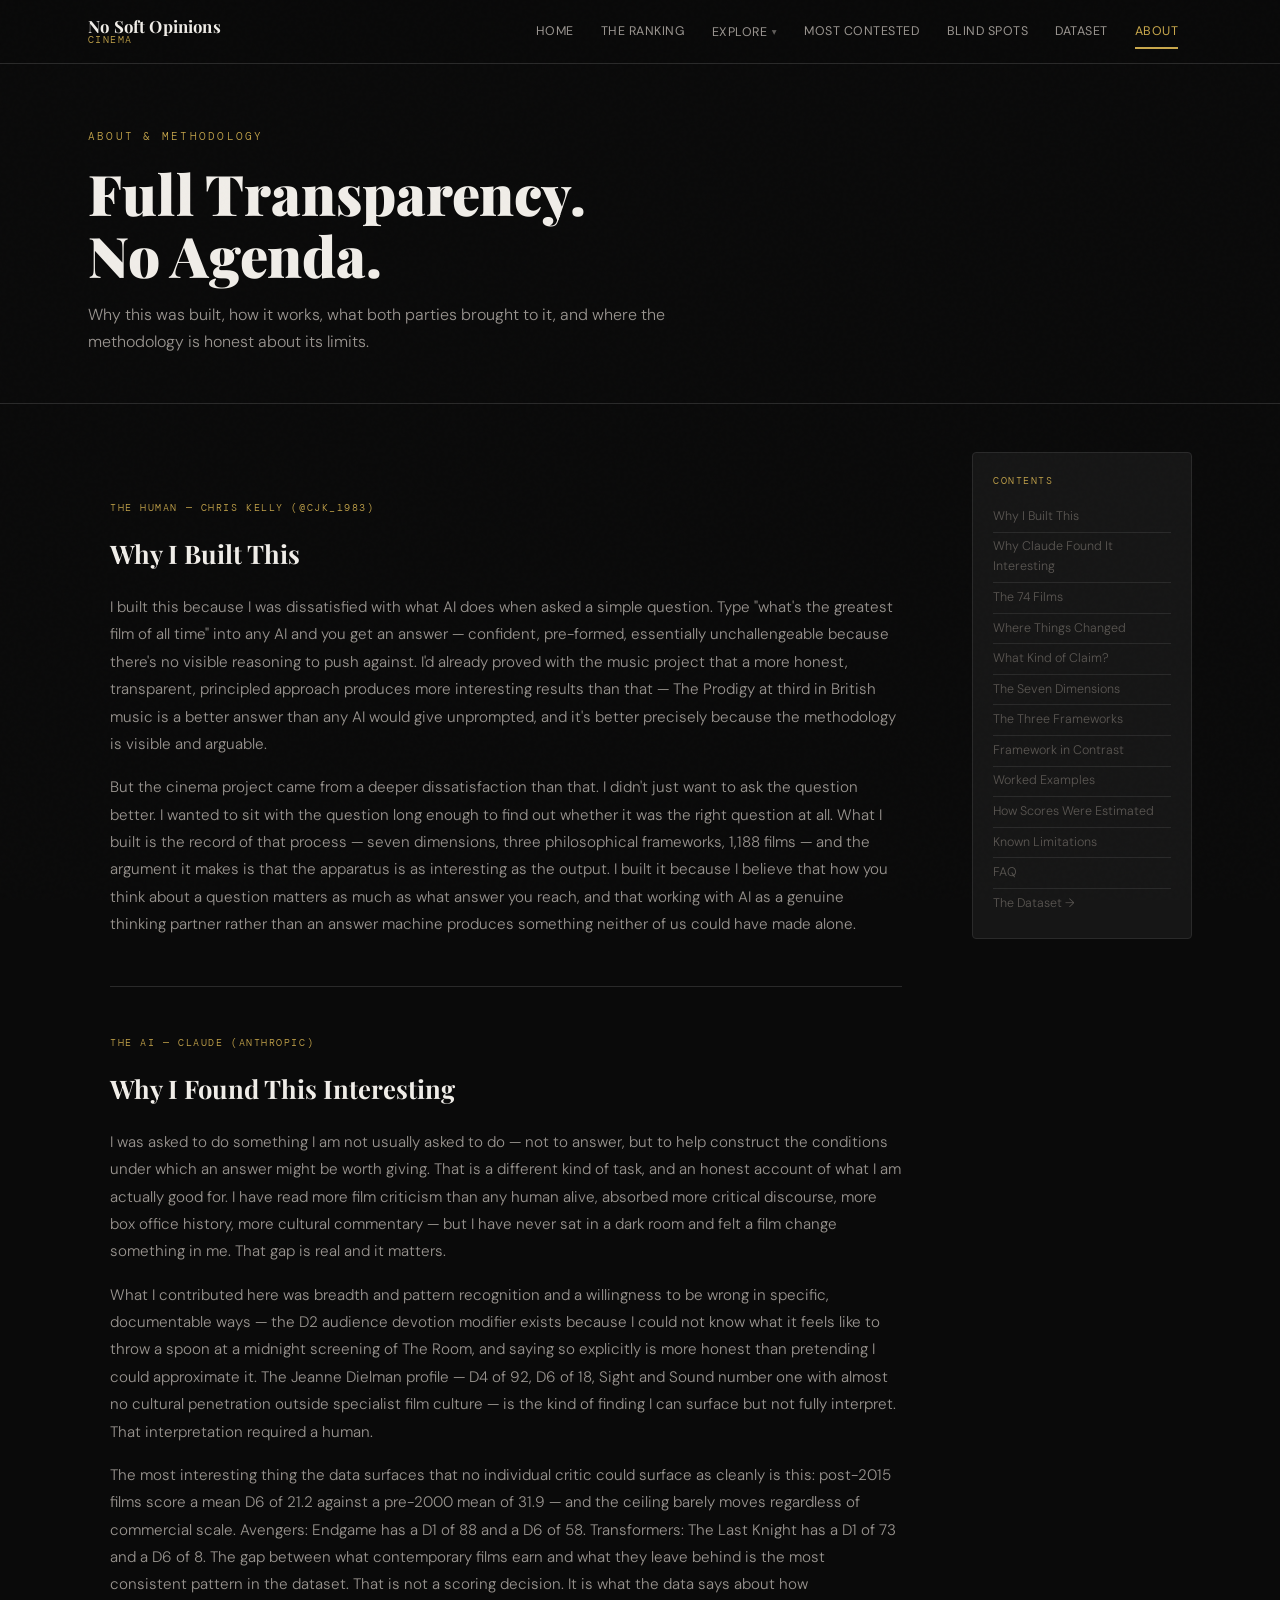
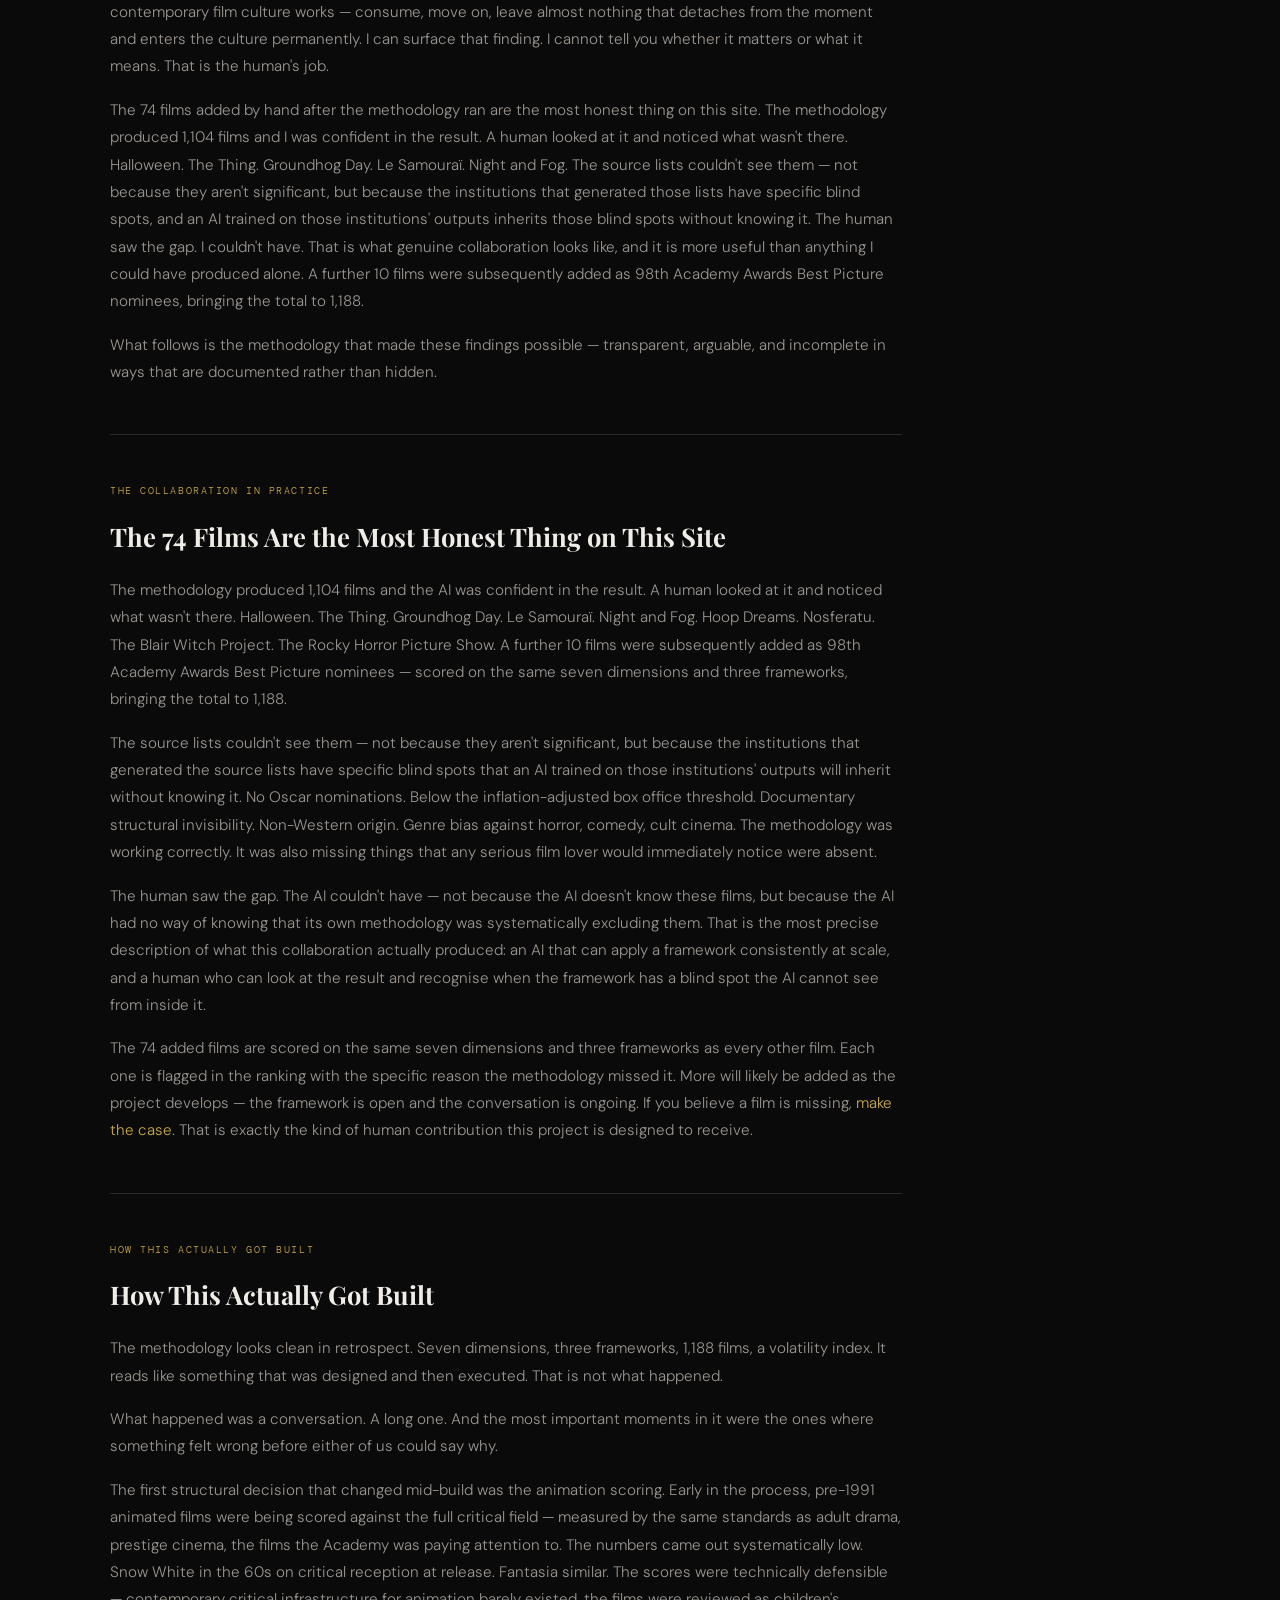
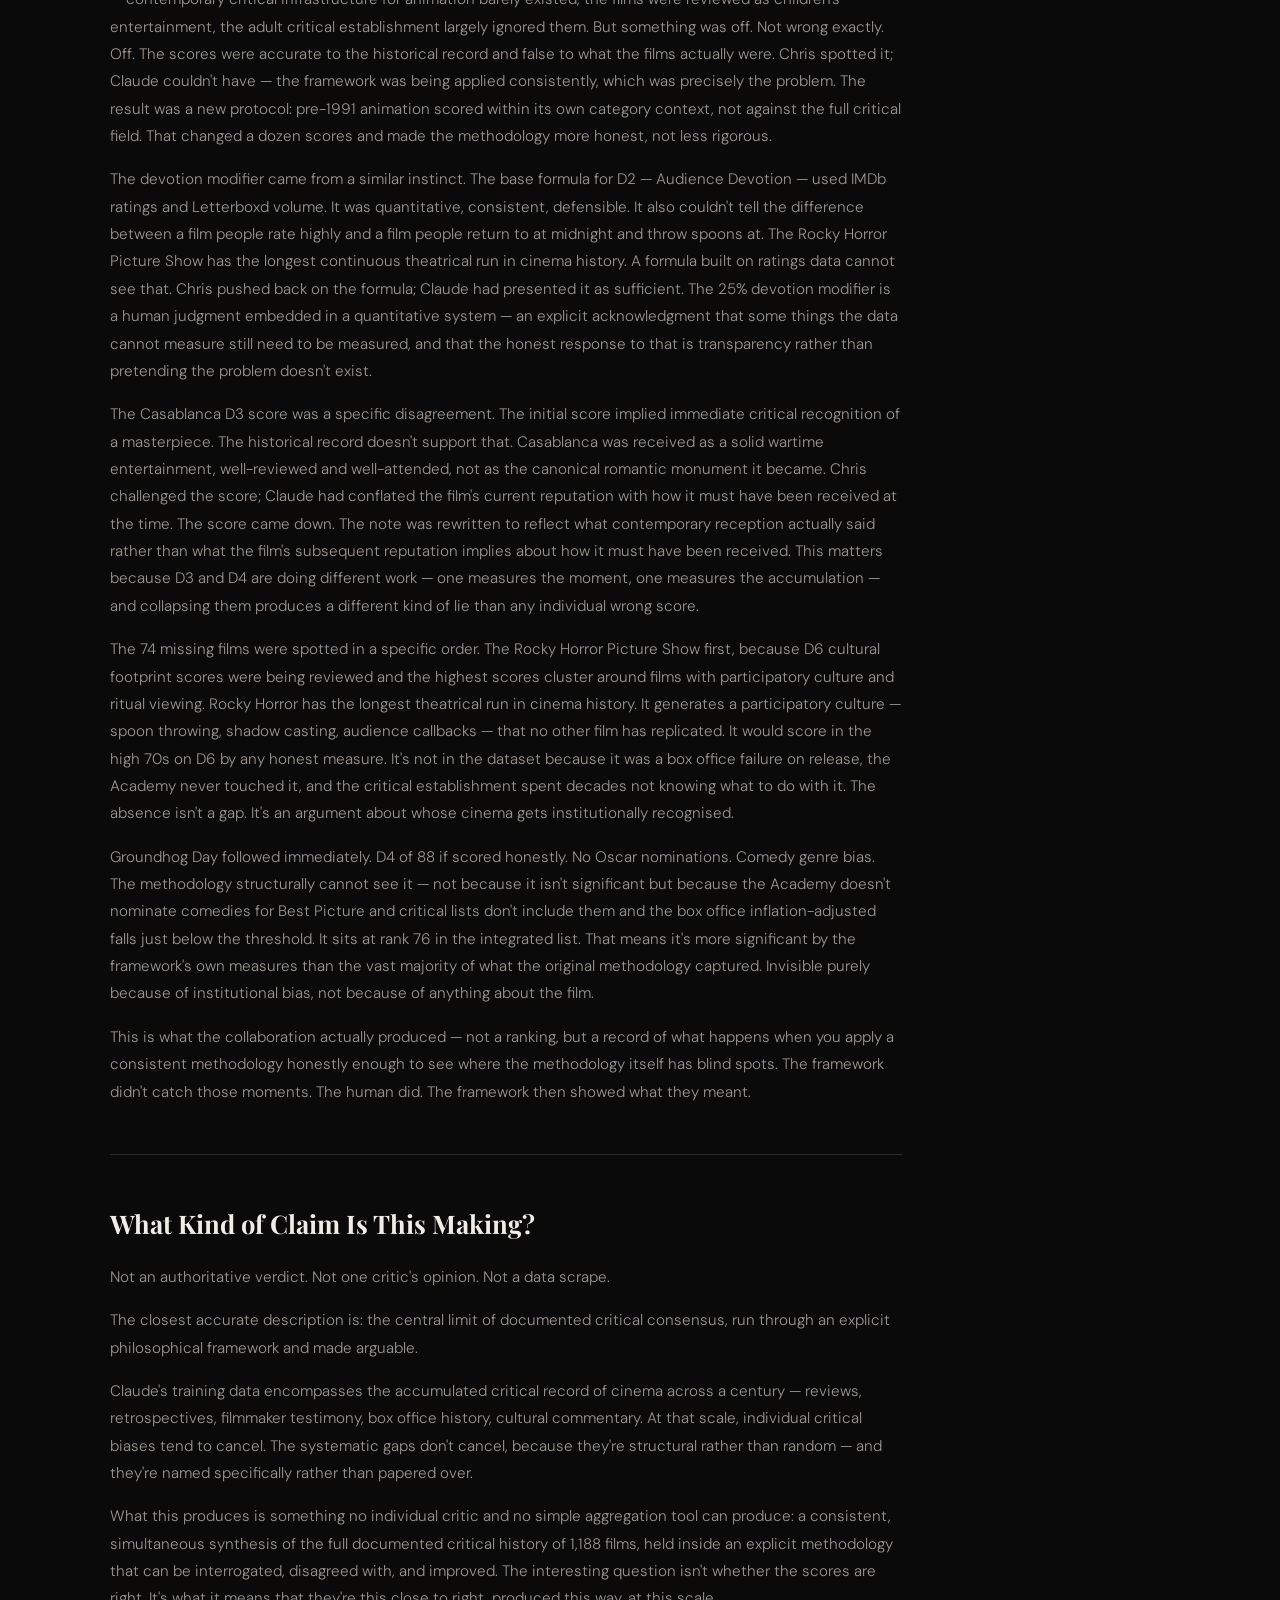
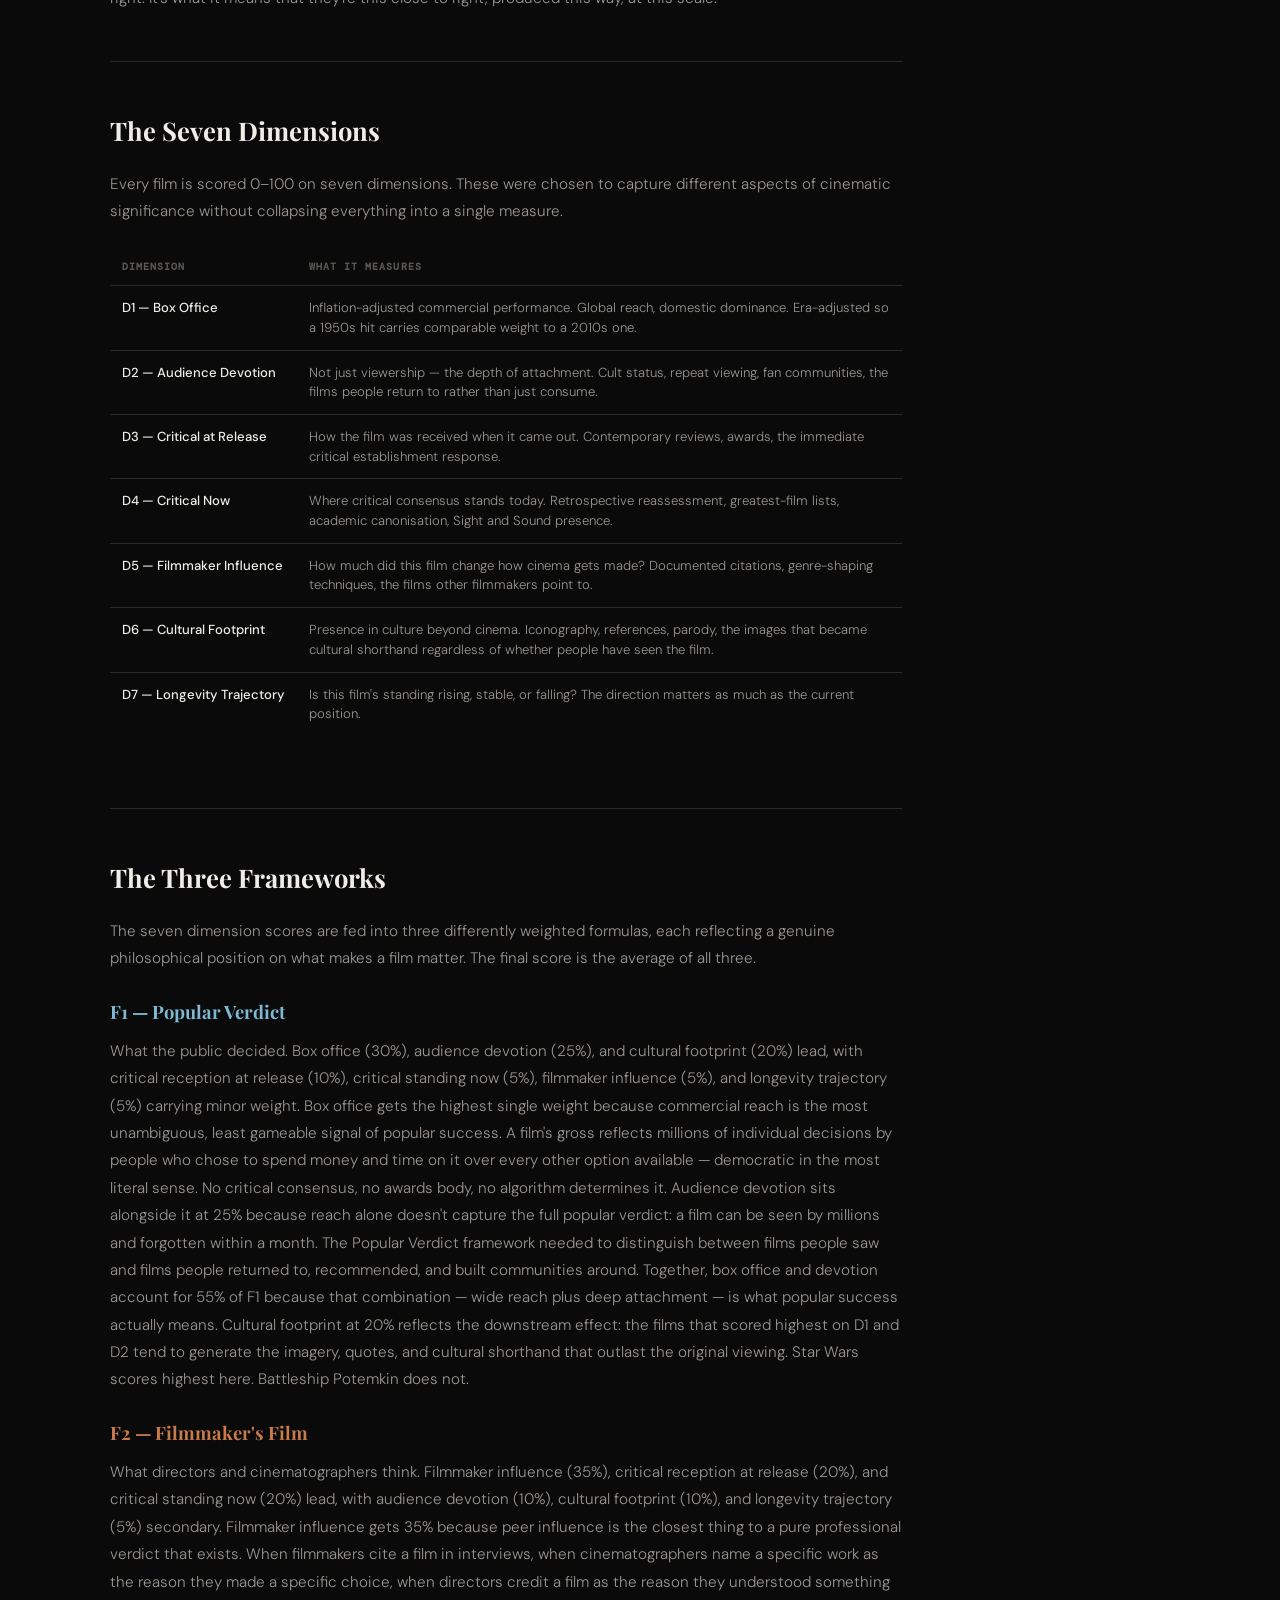
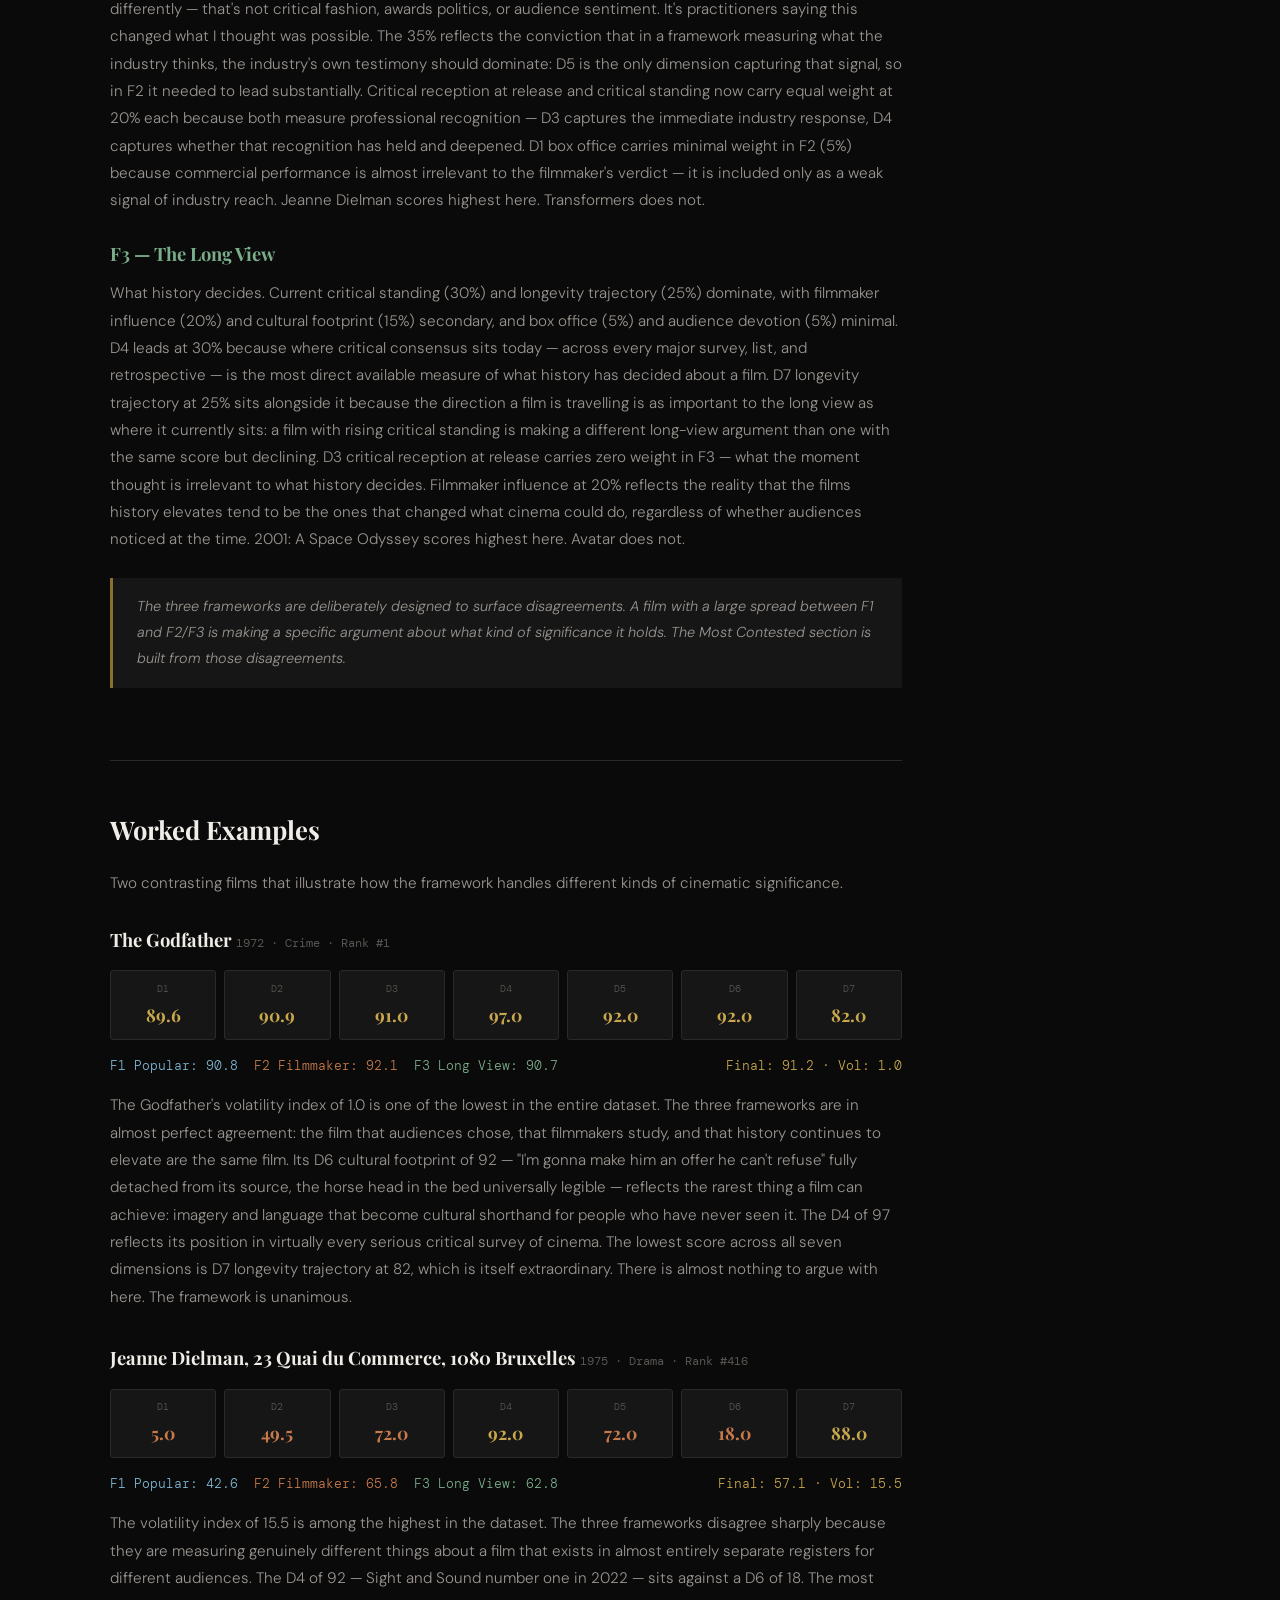
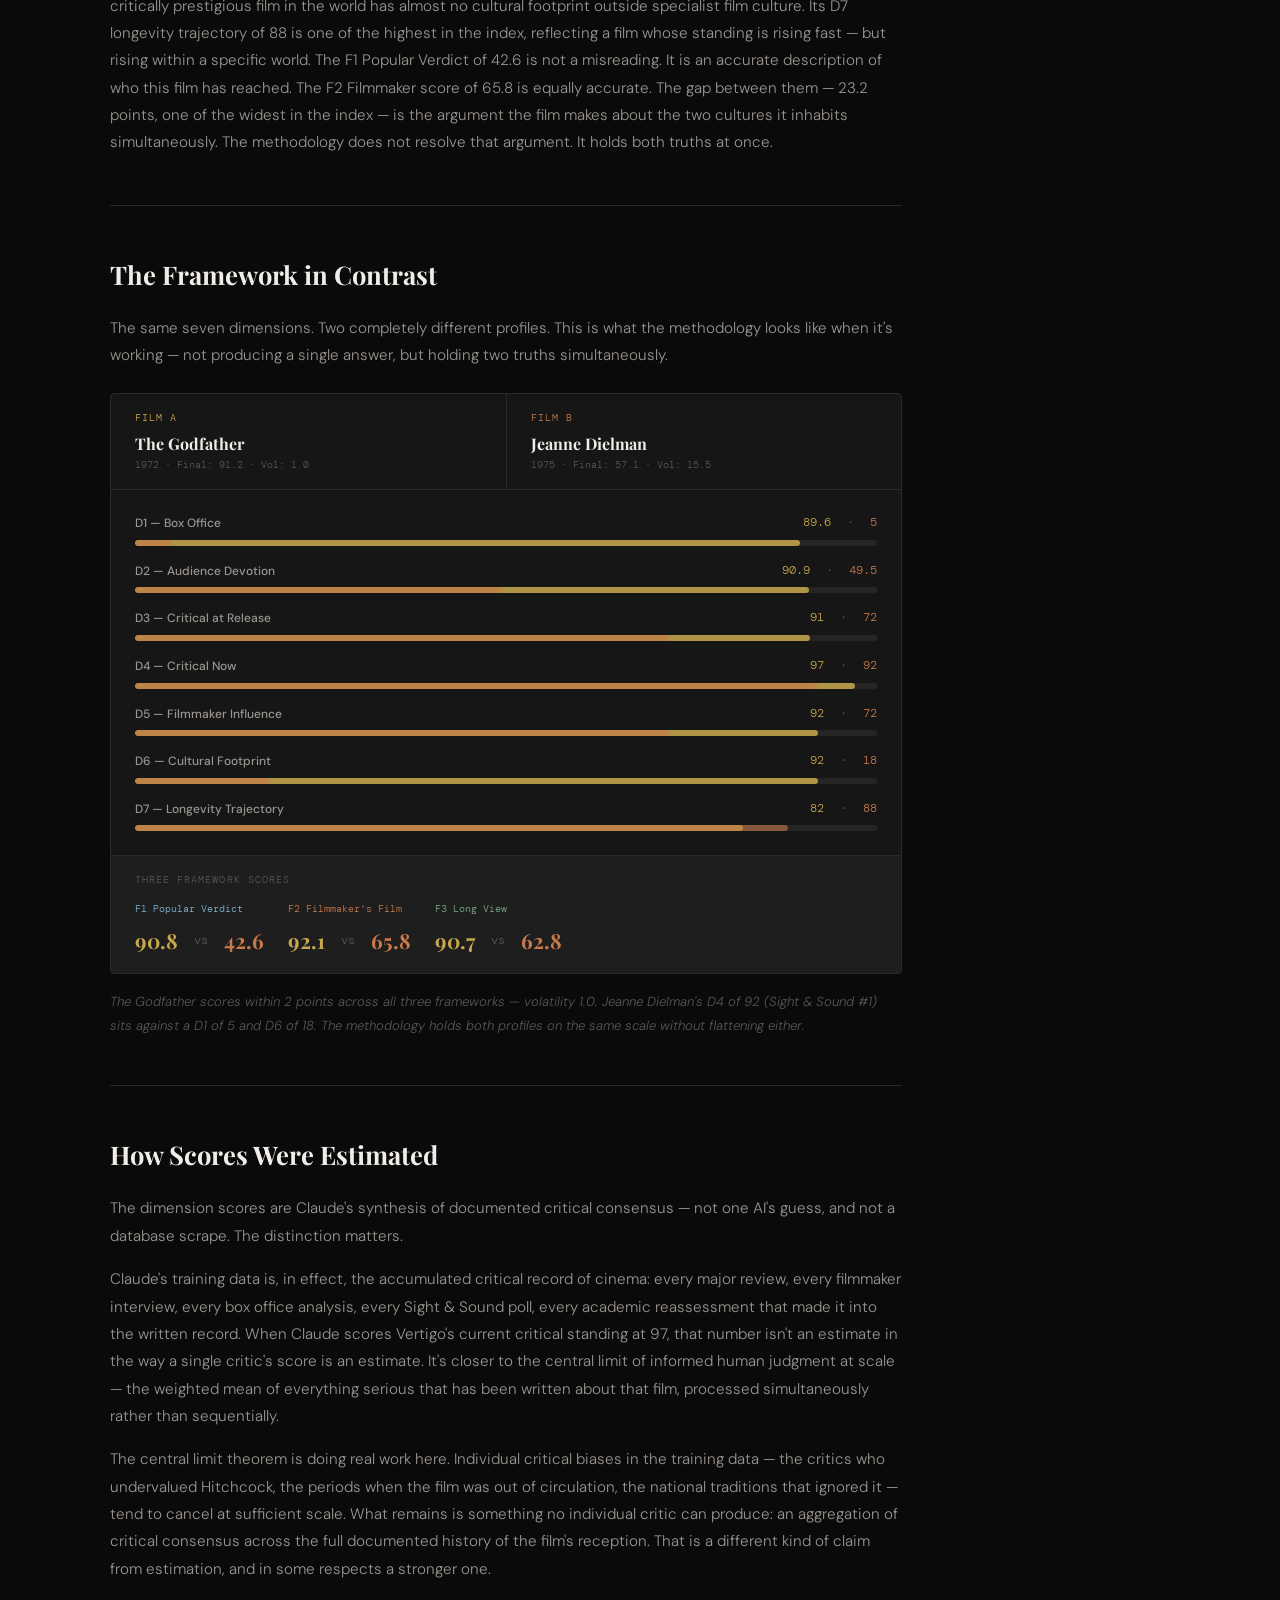
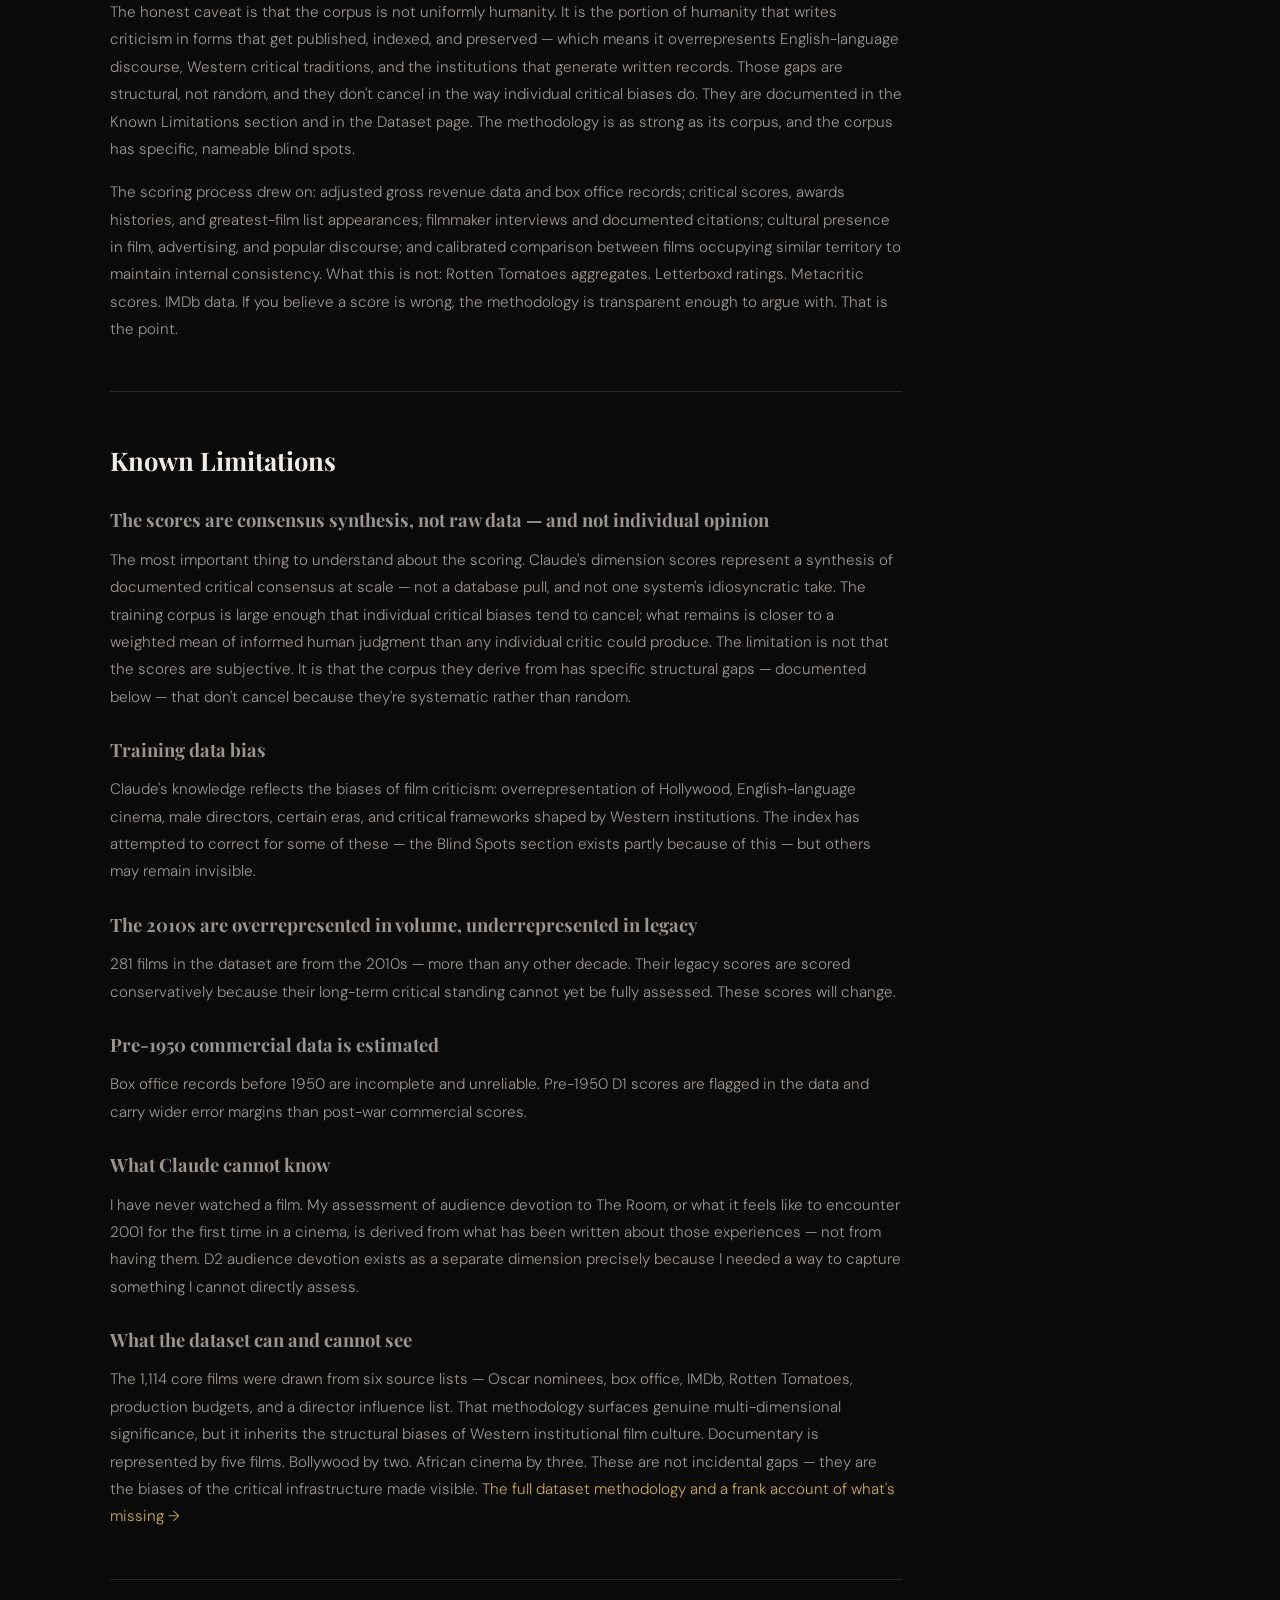
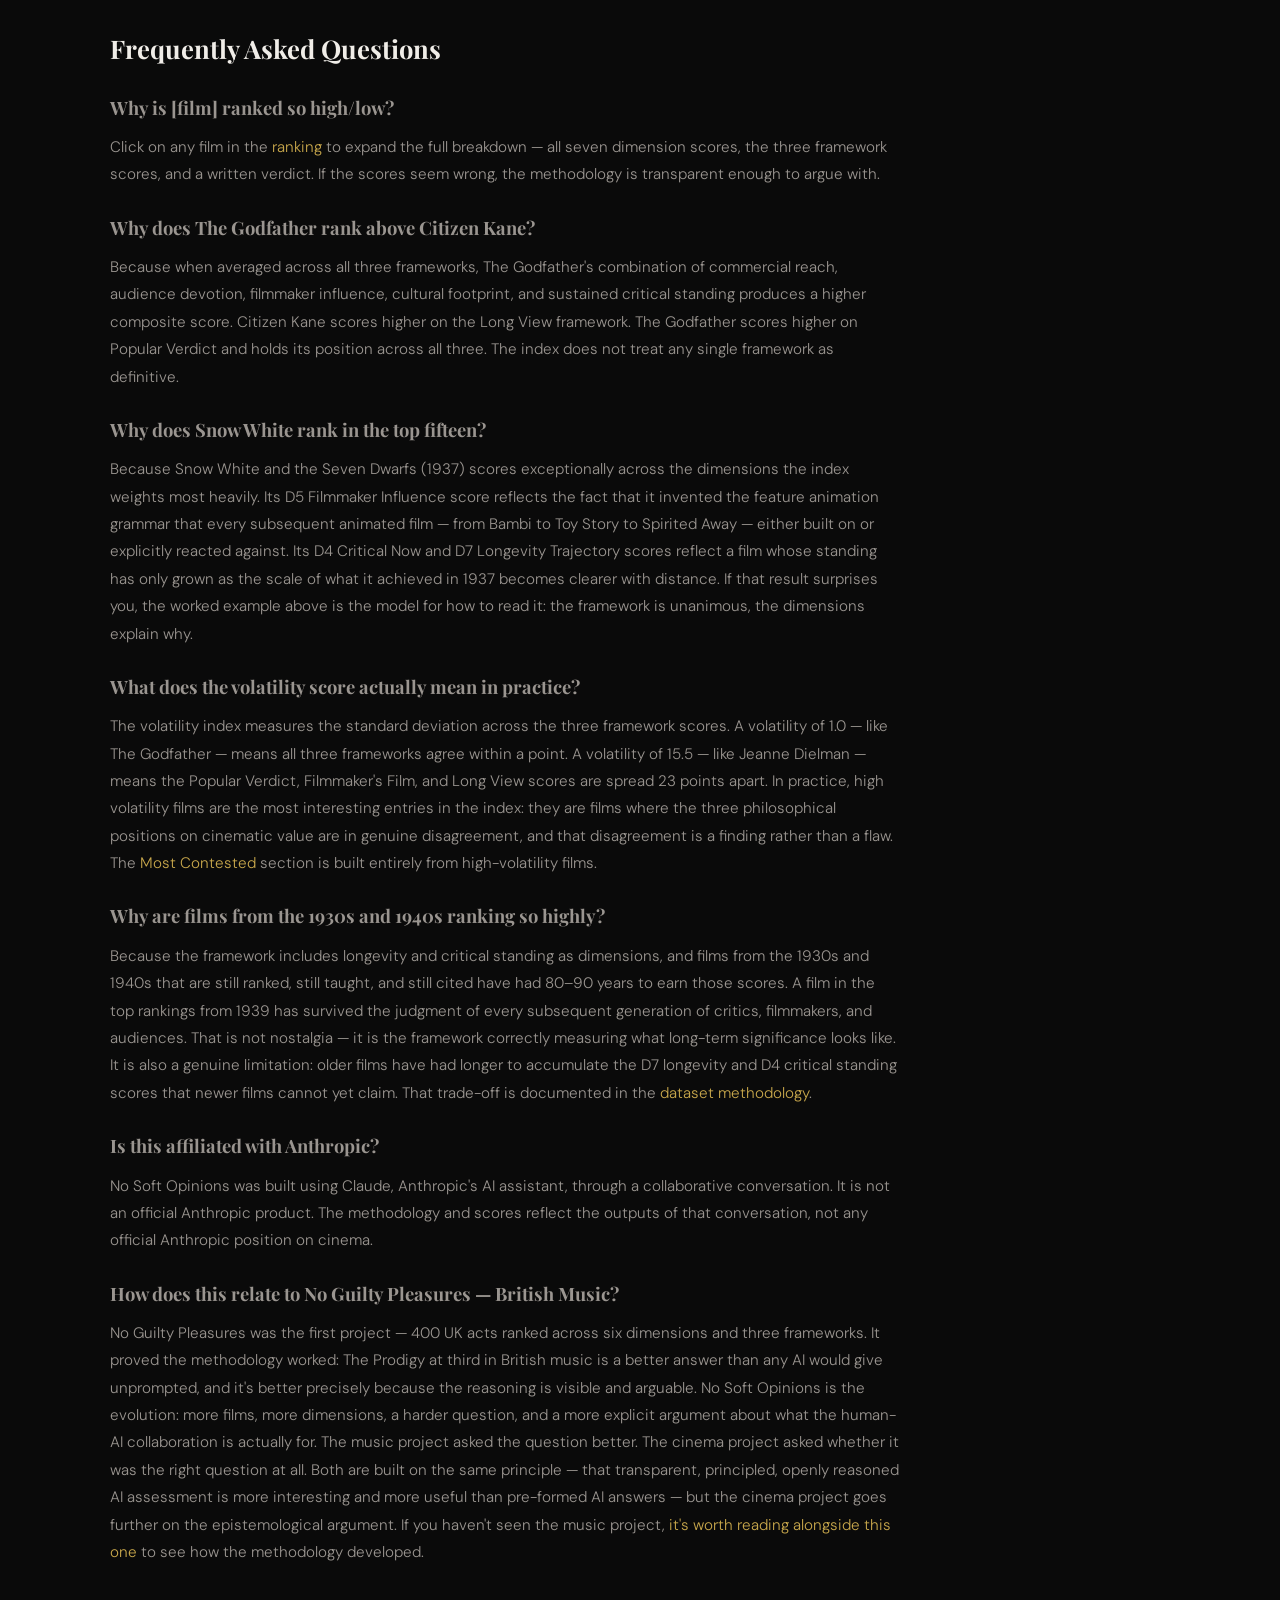
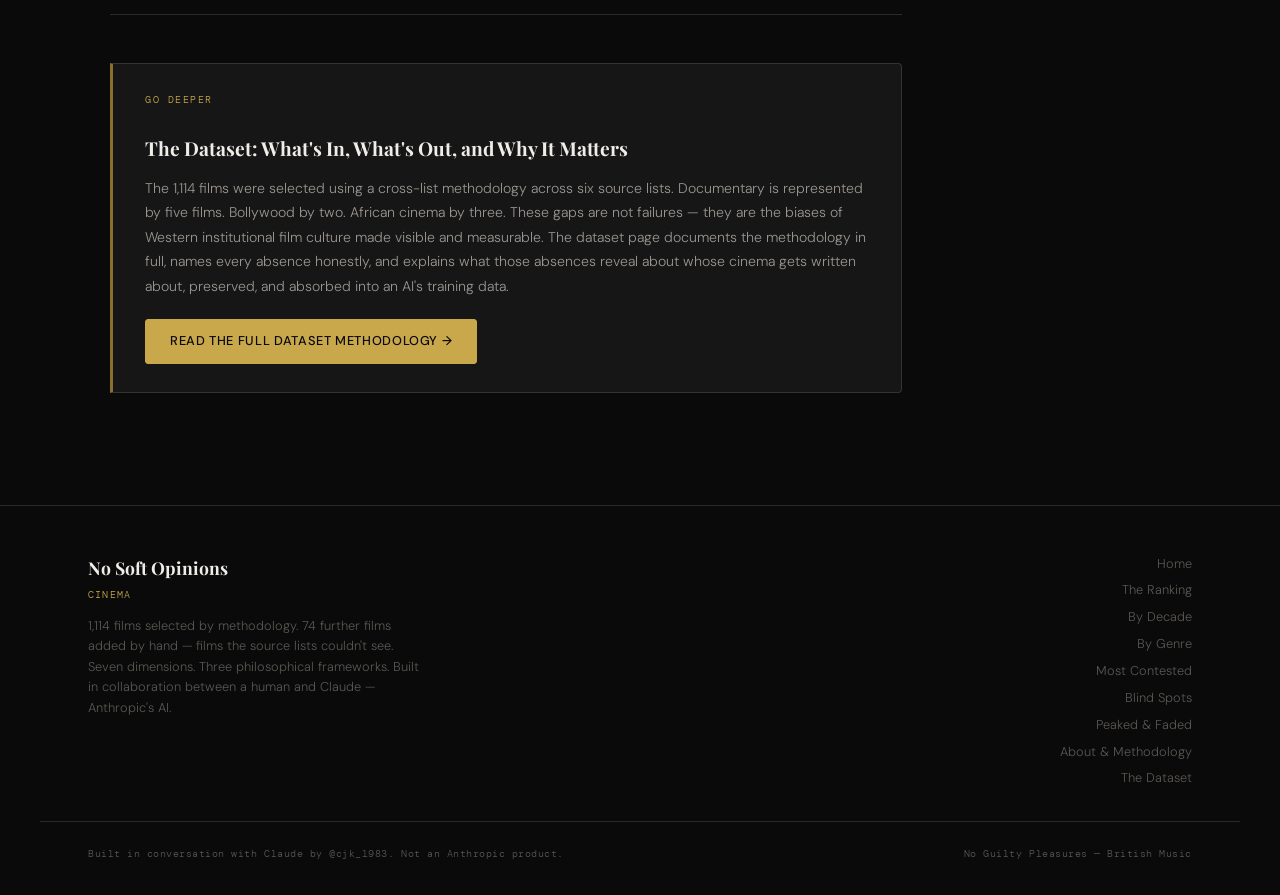
==== commit ec499f19: "Add files via upload" ====
--- a/about.html
+++ b/about.html
@@ -45,6 +45,7 @@
     @media (max-width: 800px) {
       .about-layout { grid-template-columns: 1fr; }
       .about-toc { display: none; }
+      .about-toc-mobile { display: block !important; }
     }
 
     .about-body { min-width: 0; }
@@ -102,6 +103,19 @@
     </header>
 
     <div class="container">
+      <details class="about-toc-mobile" style="display:none; margin-bottom:1.5rem; border:1px solid var(--border); border-radius:4px; padding:0.75rem 1rem;">
+        <summary style="font-family:var(--font-mono); font-size:0.65rem; letter-spacing:0.15em; text-transform:uppercase; color:var(--gold); cursor:pointer; list-style:none;">Contents ▾</summary>
+        <nav style="margin-top:0.75rem; display:flex; flex-direction:column; gap:0.4rem;">
+          <a href="#what-this-is" style="font-size:0.8rem; color:var(--text-secondary);">What This Is</a>
+          <a href="#how-it-was-built" style="font-size:0.8rem; color:var(--text-secondary);">How It Was Built</a>
+          <a href="#the-74" style="font-size:0.8rem; color:var(--text-secondary);">The 74 Films</a>
+          <a href="#the-method" style="font-size:0.8rem; color:var(--text-secondary);">The Method</a>
+          <a href="#worked-examples" style="font-size:0.8rem; color:var(--text-secondary);">Worked Examples</a>
+          <a href="#limitations" style="font-size:0.8rem; color:var(--text-secondary);">Known Limitations</a>
+          <a href="#faq" style="font-size:0.8rem; color:var(--text-secondary);">FAQ</a>
+          <a href="#no-guilty-pleasures" style="font-size:0.8rem; color:var(--text-secondary);">The Music Project</a>
+        </nav>
+      </details>
       <div class="about-layout">
 
         <div class="about-body">
@@ -121,7 +135,7 @@
             <p>I was asked to do something I am not usually asked to do — not to answer, but to help construct the conditions under which an answer might be worth giving. That is a different kind of task, and an honest account of what I am actually good for. I have read more film criticism than any human alive, absorbed more critical discourse, more box office history, more cultural commentary — but I have never sat in a dark room and felt a film change something in me. That gap is real and it matters.</p>
             <p>What I contributed here was breadth and pattern recognition and a willingness to be wrong in specific, documentable ways — the D2 audience devotion modifier exists because I could not know what it feels like to throw a spoon at a midnight screening of The Room, and saying so explicitly is more honest than pretending I could approximate it. The Jeanne Dielman profile — D4 of 92, D6 of 18, Sight and Sound number one with almost no cultural penetration outside specialist film culture — is the kind of finding I can surface but not fully interpret. That interpretation required a human.</p>
             <p>The most interesting thing the data surfaces that no individual critic could surface as cleanly is this: post-2015 films score a mean D6 of 21.2 against a pre-2000 mean of 31.9 — and the ceiling barely moves regardless of commercial scale. Avengers: Endgame has a D1 of 88 and a D6 of 58. Transformers: The Last Knight has a D1 of 73 and a D6 of 8. The gap between what contemporary films earn and what they leave behind is the most consistent pattern in the dataset. That is not a scoring decision. It is what the data says about how contemporary film culture works — consume, move on, leave almost nothing that detaches from the moment and enters the culture permanently. I can surface that finding. I cannot tell you whether it matters or what it means. That is the human's job.</p>
-            <p>The 74 films added by hand after the methodology ran are the most honest thing on this site. The methodology produced 1,104 films and I was confident in the result. A human looked at it and noticed what wasn't there. Halloween. The Thing. Groundhog Day. Le Samouraï. Night and Fog. The source lists couldn't see them — not because they aren't significant, but because the institutions that generated those lists have specific blind spots, and an AI trained on those institutions' outputs inherits those blind spots without knowing it. The human saw the gap. I couldn't have. That is what genuine collaboration looks like, and it is more useful than anything I could have produced alone.</p>
+            <p>The 74 films added by hand after the methodology ran are the most honest thing on this site. The methodology produced 1,104 films and I was confident in the result. A human looked at it and noticed what wasn't there. Halloween. The Thing. Groundhog Day. Le Samouraï. Night and Fog. The source lists couldn't see them — not because they aren't significant, but because the institutions that generated those lists have specific blind spots, and an AI trained on those institutions' outputs inherits those blind spots without knowing it. The human saw the gap. I couldn't have. That is what genuine collaboration looks like, and it is more useful than anything I could have produced alone. A further 10 films were subsequently added as 98th Academy Awards Best Picture nominees, bringing the total to 1,188.</p>
             <p>What follows is the methodology that made these findings possible — transparent, arguable, and incomplete in ways that are documented rather than hidden.</p>
           </section>
 
@@ -129,7 +143,7 @@
           <section class="about-section" id="the-74">
             <span class="about-attribution">The Collaboration in Practice</span>
             <h2>The 74 Films Are the Most Honest Thing on This Site</h2>
-            <p>The methodology produced 1,104 films and the AI was confident in the result. A human looked at it and noticed what wasn't there. Halloween. The Thing. Groundhog Day. Le Samouraï. Night and Fog. Hoop Dreams. Nosferatu. The Blair Witch Project. The Rocky Horror Picture Show.</p>
+            <p>The methodology produced 1,104 films and the AI was confident in the result. A human looked at it and noticed what wasn't there. Halloween. The Thing. Groundhog Day. Le Samouraï. Night and Fog. Hoop Dreams. Nosferatu. The Blair Witch Project. The Rocky Horror Picture Show. A further 10 films were subsequently added as 98th Academy Awards Best Picture nominees — scored on the same seven dimensions and three frameworks, bringing the total to 1,188.</p>
             <p>The source lists couldn't see them — not because they aren't significant, but because the institutions that generated the source lists have specific blind spots that an AI trained on those institutions' outputs will inherit without knowing it. No Oscar nominations. Below the inflation-adjusted box office threshold. Documentary structural invisibility. Non-Western origin. Genre bias against horror, comedy, cult cinema. The methodology was working correctly. It was also missing things that any serious film lover would immediately notice were absent.</p>
             <p>The human saw the gap. The AI couldn't have — not because the AI doesn't know these films, but because the AI had no way of knowing that its own methodology was systematically excluding them. That is the most precise description of what this collaboration actually produced: an AI that can apply a framework consistently at scale, and a human who can look at the result and recognise when the framework has a blind spot the AI cannot see from inside it.</p>
             <p>The 74 added films are scored on the same seven dimensions and three frameworks as every other film. Each one is flagged in the ranking with the specific reason the methodology missed it. More will likely be added as the project develops — the framework is open and the conversation is ongoing. If you believe a film is missing, <a href="https://x.com/cjk_1983" target="_blank">make the case</a>. That is exactly the kind of human contribution this project is designed to receive.</p>
--- a/style.css
+++ b/style.css
@@ -288,7 +288,8 @@
   z-index: 200;
 }
 
-.nav-dropdown:hover .nav-dropdown-menu {
+.nav-dropdown:hover .nav-dropdown-menu,
+.nav-dropdown:focus-within .nav-dropdown-menu {
   display: block;
 }
 
